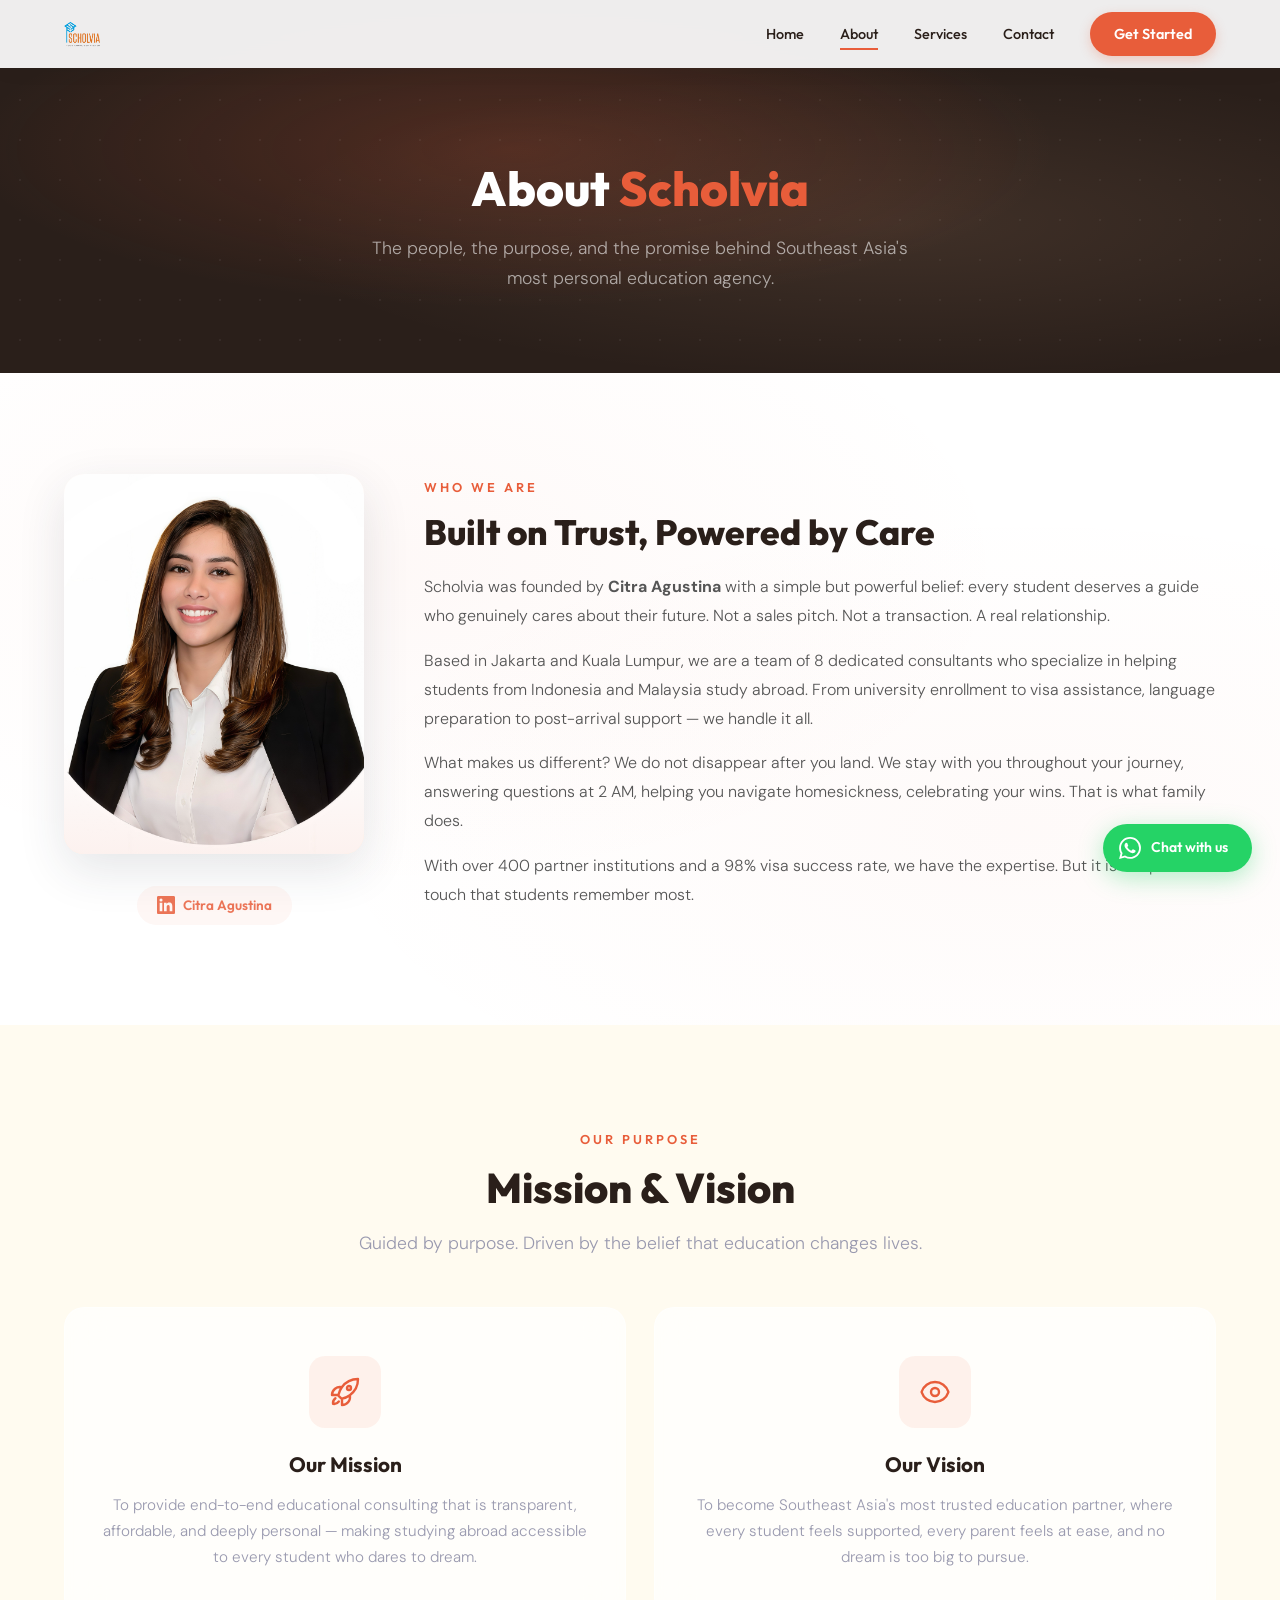
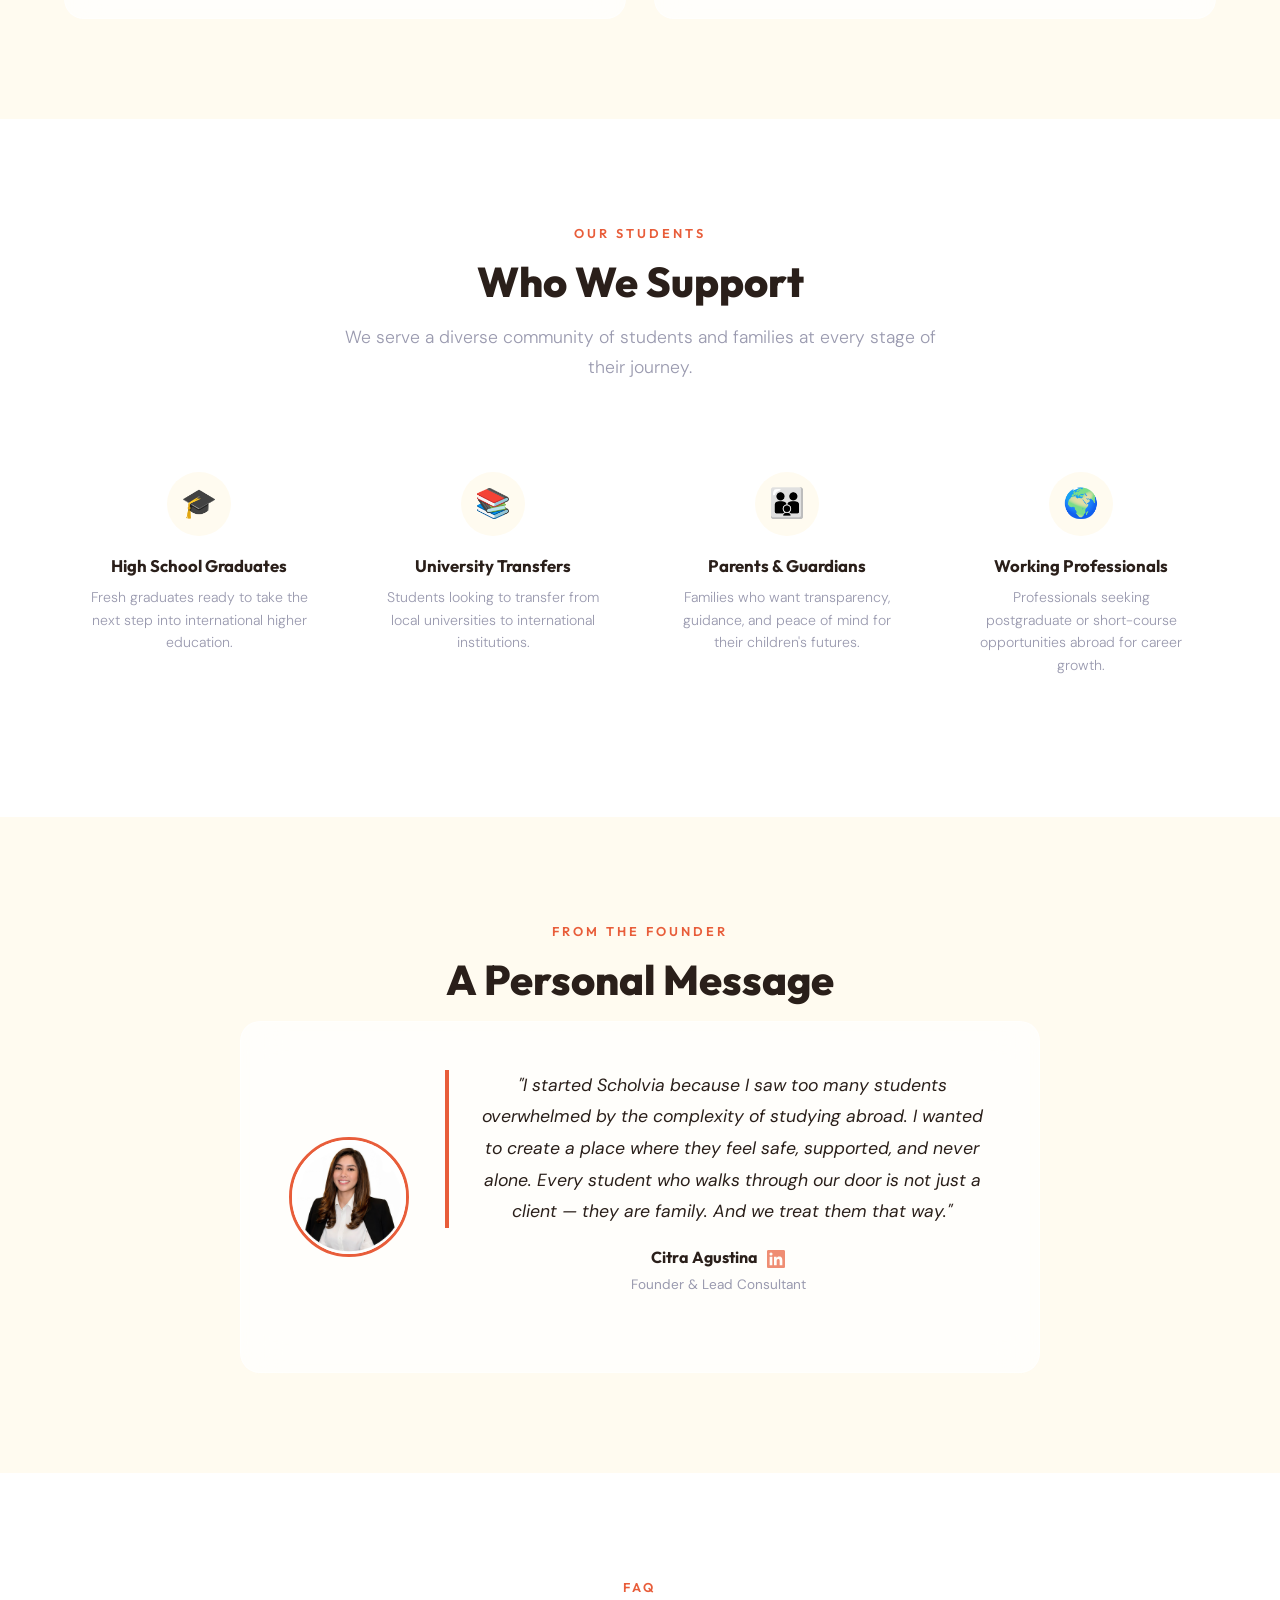
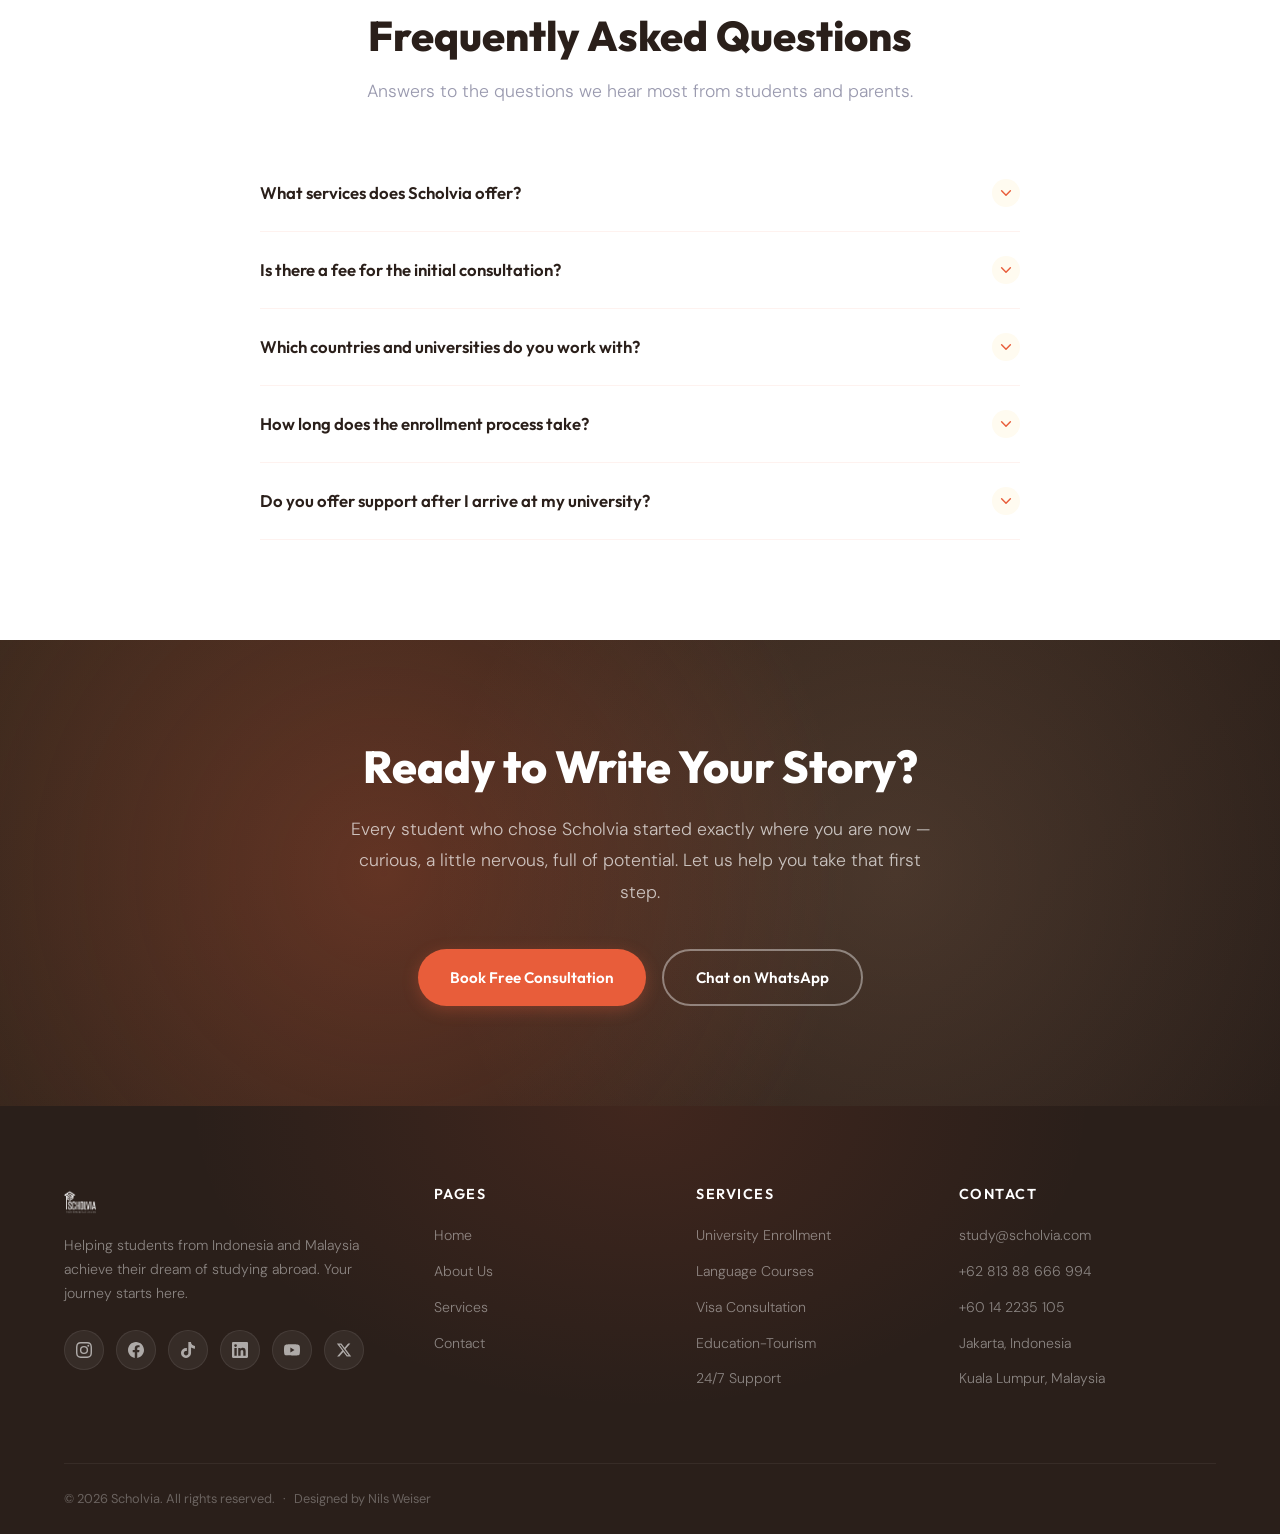
==== preview-d/about.html @ 27d5794d "Initial commit: Scholvia landing site WordPress custom theme (scholvia-landing) and static HTML prev" ====
<!DOCTYPE html>
<html lang="en">
<head>
  <meta charset="UTF-8">
  <meta name="viewport" content="width=device-width, initial-scale=1.0">
  <title>About Us — Scholvia</title>
  <meta name="description" content="Learn about Scholvia's mission, vision, and the team behind Southeast Asia's most trusted education agency.">
  <link rel="stylesheet" href="assets/css/main.css">
  <link rel="icon" type="image/png" href="assets/img/logo-color.png">
  <style>
    /* About Page Specific Styles */
    .about-intro {
      padding: 100px 0;
      background: var(--white);
      position: relative;
    }
    .about-intro::before {
      content: '';
      position: absolute;
      inset: 0;
      background:
        radial-gradient(at 30% 30%, rgba(232,93,58,0.04) 0%, transparent 50%),
        radial-gradient(at 80% 70%, rgba(232,93,58,0.03) 0%, transparent 50%);
      pointer-events: none;
    }
    .about-intro-grid {
      display: grid;
      grid-template-columns: 300px 1fr;
      gap: 60px;
      align-items: center;
      position: relative;
    }
    .about-photo-col {
      display: flex;
      flex-direction: column;
      align-items: center;
      gap: 16px;
    }
    .about-photo-wrapper {
      position: relative;
      width: 300px;
      height: 380px;
      border-radius: var(--radius-lg);
      overflow: hidden;
      background: linear-gradient(160deg, #FFF5F0 0%, #FFE8D6 100%);
      box-shadow: var(--shadow-lg);
    }
    .about-photo {
      width: 100%;
      height: 100%;
      object-fit: cover;
      object-position: top center;
      display: block;
    }
    .about-photo-wrapper::before {
      content: '';
      position: absolute;
      bottom: 0;
      left: 0;
      right: 0;
      height: 30%;
      background: linear-gradient(to top, rgba(232,93,58,0.08), transparent);
      z-index: 1;
      pointer-events: none;
    }
    .photo-linkedin {
      display: inline-flex;
      align-items: center;
      gap: 8px;
      padding: 8px 20px;
      border-radius: var(--radius-full);
      background: rgba(232,93,58,0.06);
      font-family: var(--font-heading);
      font-size: 0.85rem;
      font-weight: 600;
      color: var(--royal-blue);
      transition: var(--transition);
    }
    .photo-linkedin svg {
      fill: var(--royal-blue);
    }
    .photo-linkedin:hover {
      background: rgba(232,93,58,0.12);
      transform: translateY(-2px);
    }
    .about-text h2 {
      font-size: 2.2rem;
      font-weight: 800;
      margin-bottom: 20px;
    }
    .about-text p {
      font-size: 1rem;
      color: #555;
      line-height: 1.8;
      margin-bottom: 16px;
      font-weight: 300;
    }

    /* Mission & Vision */
    .mission-section {
      padding: 100px 0;
      background: var(--lavender-white);
      position: relative;
    }
    .mission-grid {
      display: grid;
      grid-template-columns: 1fr 1fr;
      gap: 28px;
    }
    .mission-card {
      padding: 48px 36px;
      text-align: center;
    }
    .mission-icon {
      width: 72px;
      height: 72px;
      margin: 0 auto 24px;
      background: rgba(232,93,58,0.08);
      border-radius: var(--radius-md);
      display: flex;
      align-items: center;
      justify-content: center;
    }
    .mission-icon svg {
      width: 32px;
      height: 32px;
      color: var(--royal-blue);
    }
    .mission-card h3 {
      font-size: 1.3rem;
      font-weight: 700;
      margin-bottom: 16px;
    }
    .mission-card p {
      font-size: 0.95rem;
      color: var(--light-gray);
      line-height: 1.7;
      font-weight: 300;
    }

    /* Who We Support */
    .support-section {
      padding: 100px 0;
      background: var(--white);
    }
    .support-grid {
      display: grid;
      grid-template-columns: repeat(4, 1fr);
      gap: 24px;
    }
    .support-card {
      text-align: center;
      padding: 40px 24px;
    }
    .support-card-icon {
      width: 64px;
      height: 64px;
      margin: 0 auto 20px;
      background: var(--lavender-white);
      border-radius: 50%;
      display: flex;
      align-items: center;
      justify-content: center;
      font-size: 1.8rem;
    }
    .support-card h3 {
      font-size: 1.05rem;
      font-weight: 700;
      margin-bottom: 10px;
    }
    .support-card p {
      font-size: 0.88rem;
      color: var(--light-gray);
      line-height: 1.6;
      font-weight: 300;
    }

    /* Founder Message */
    .founder-section {
      padding: 100px 0;
      background: var(--lavender-white);
      position: relative;
    }
    .founder-card {
      max-width: 800px;
      margin: 0 auto;
      padding: 48px;
      display: flex;
      gap: 36px;
      align-items: center;
    }
    .founder-card img {
      width: 120px;
      height: 120px;
      border-radius: 50%;
      object-fit: cover;
      border: 3px solid var(--royal-blue);
      flex-shrink: 0;
    }
    .founder-card blockquote {
      font-size: 1.1rem;
      line-height: 1.8;
      color: var(--deep-indigo);
      font-style: italic;
      font-weight: 400;
      border-left: 4px solid var(--royal-blue);
      padding-left: 24px;
      margin-bottom: 16px;
    }
    .founder-card .guide-name {
      font-family: var(--font-heading);
      font-size: 1rem;
      font-weight: 700;
    }
    .founder-card .guide-role {
      font-size: 0.85rem;
      color: var(--light-gray);
    }

    /* FAQ */
    .faq-section {
      padding: 100px 0;
      background: var(--white);
    }
    .faq-list {
      max-width: 760px;
      margin: 0 auto;
    }
    .faq-item {
      border-bottom: 1px solid rgba(232,93,58,0.08);
    }
    .faq-question {
      width: 100%;
      text-align: left;
      padding: 24px 0;
      font-family: var(--font-heading);
      font-size: 1.05rem;
      font-weight: 600;
      color: var(--deep-indigo);
      display: flex;
      justify-content: space-between;
      align-items: center;
      cursor: pointer;
      transition: var(--transition);
    }
    .faq-question:hover { color: var(--royal-blue); }
    .faq-question .faq-icon {
      width: 28px;
      height: 28px;
      border-radius: 50%;
      background: var(--lavender-white);
      display: flex;
      align-items: center;
      justify-content: center;
      flex-shrink: 0;
      transition: var(--transition);
    }
    .faq-question .faq-icon svg {
      width: 14px;
      height: 14px;
      color: var(--royal-blue);
      transition: var(--transition);
    }
    .faq-item.active .faq-icon { background: var(--royal-blue); }
    .faq-item.active .faq-icon svg { color: var(--white); transform: rotate(180deg); }
    .faq-answer {
      max-height: 0;
      overflow: hidden;
      transition: max-height 0.4s ease;
    }
    .faq-answer p {
      padding: 0 0 24px;
      font-size: 0.95rem;
      color: #555;
      line-height: 1.8;
      font-weight: 300;
    }

    @media (max-width: 768px) {
      .about-intro-grid { grid-template-columns: 1fr; text-align: center; }
      .about-photo-col { margin: 0 auto; }
      .about-photo-wrapper { width: 220px; height: 280px; }
      .about-photo { width: 100%; height: 100%; }
      .mission-grid { grid-template-columns: 1fr; }
      .support-grid { grid-template-columns: 1fr 1fr; }
      .founder-card { flex-direction: column; text-align: center; }
      .founder-card blockquote { text-align: left; }
    }
    @media (max-width: 480px) {
      .support-grid { grid-template-columns: 1fr; }
      .founder-card { padding: 28px; }
    }
  </style>
</head>
<body class="inner-page">

  <!-- Scroll Progress -->
  <div class="scroll-progress"></div>

  <!-- Navigation -->
  <nav class="navbar">
    <div class="nav-inner">
      <a href="index.html" class="nav-logo">
        <img src="assets/img/logo-white.png" alt="Scholvia" class="logo-white">
        <img src="assets/img/logo-color.png" alt="Scholvia" class="logo-color">
      </a>
      <div class="nav-toggle">
        <span></span>
        <span></span>
        <span></span>
      </div>
      <div class="nav-links">
        <a href="index.html">Home</a>
        <a href="about.html" class="active">About</a>
        <a href="services.html">Services</a>
        <a href="contact.html">Contact</a>
        <a href="contact.html" class="nav-cta">Get Started</a>
      </div>
    </div>
  </nav>

  <!-- Page Hero -->
  <section class="page-hero">
    <div class="container">
      <h1>About <span class="text-gradient">Scholvia</span></h1>
      <p>The people, the purpose, and the promise behind Southeast Asia's most personal education agency.</p>
    </div>
  </section>

  <!-- ========== WHO WE ARE ========== -->
  <section class="about-intro">
    <div class="container">
      <div class="about-intro-grid">
        <div class="about-photo-col reveal-left">
          <div class="about-photo-wrapper">
            <img src="assets/img/citra.png" alt="Citra Agustina — Founder of Scholvia" class="about-photo">
          </div>
          <a href="https://www.linkedin.com/in/citragustina/" target="_blank" rel="noopener" class="linkedin-link photo-linkedin">
            <svg viewBox="0 0 24 24" width="18" height="18"><path d="M20.447 20.452h-3.554v-5.569c0-1.328-.027-3.037-1.852-3.037-1.853 0-2.136 1.445-2.136 2.939v5.667H9.351V9h3.414v1.561h.046c.477-.9 1.637-1.85 3.37-1.85 3.601 0 4.267 2.37 4.267 5.455v6.286zM5.337 7.433a2.062 2.062 0 01-2.063-2.065 2.064 2.064 0 112.063 2.065zm1.782 13.019H3.555V9h3.564v11.452zM22.225 0H1.771C.792 0 0 .774 0 1.729v20.542C0 23.227.792 24 1.771 24h20.451C23.2 24 24 23.227 24 22.271V1.729C24 .774 23.2 0 22.222 0h.003z"/></svg>
            <span>Citra Agustina</span>
          </a>
        </div>
        <div class="about-text reveal-right">
          <span class="section-label">Who We Are</span>
          <h2>Built on Trust, Powered by Care</h2>
          <p>Scholvia was founded by <strong>Citra Agustina</strong> with a simple but powerful belief: every student deserves a guide who genuinely cares about their future. Not a sales pitch. Not a transaction. A real relationship.</p>
          <p>Based in Jakarta and Kuala Lumpur, we are a team of 8 dedicated consultants who specialize in helping students from Indonesia and Malaysia study abroad. From university enrollment to visa assistance, language preparation to post-arrival support — we handle it all.</p>
          <p>What makes us different? We do not disappear after you land. We stay with you throughout your journey, answering questions at 2 AM, helping you navigate homesickness, celebrating your wins. That is what family does.</p>
          <p>With over 400 partner institutions and a 98% visa success rate, we have the expertise. But it is the personal touch that students remember most.</p>
        </div>
      </div>
    </div>
  </section>

  <!-- ========== MISSION & VISION ========== -->
  <section class="mission-section">
    <div class="container text-center">
      <div class="reveal">
        <span class="section-label">Our Purpose</span>
        <h2 class="section-title">Mission &amp; Vision</h2>
        <p class="section-subtitle">Guided by purpose. Driven by the belief that education changes lives.</p>
      </div>
      <div class="mission-grid">
        <div class="glass-card mission-card reveal">
          <div class="mission-icon">
            <svg xmlns="http://www.w3.org/2000/svg" fill="none" viewBox="0 0 24 24" stroke-width="1.8" stroke="currentColor"><path stroke-linecap="round" stroke-linejoin="round" d="M15.59 14.37a6 6 0 01-5.84 7.38v-4.8m5.84-2.58a14.98 14.98 0 006.16-12.12A14.98 14.98 0 009.631 8.41m5.96 5.96a14.926 14.926 0 01-5.841 2.58m-.119-8.54a6 6 0 00-7.381 5.84h4.8m2.581-5.84a14.927 14.927 0 00-2.58 5.84m2.699 2.7c-.103.021-.207.041-.311.06a15.09 15.09 0 01-2.448-2.448 14.9 14.9 0 01.06-.312m-2.24 2.39a4.493 4.493 0 00-1.757 4.306 4.493 4.493 0 004.306-1.758M16.5 9a1.5 1.5 0 11-3 0 1.5 1.5 0 013 0z"/></svg>
          </div>
          <h3>Our Mission</h3>
          <p>To provide end-to-end educational consulting that is transparent, affordable, and deeply personal — making studying abroad accessible to every student who dares to dream.</p>
        </div>
        <div class="glass-card mission-card reveal" style="transition-delay: 0.1s;">
          <div class="mission-icon">
            <svg xmlns="http://www.w3.org/2000/svg" fill="none" viewBox="0 0 24 24" stroke-width="1.8" stroke="currentColor"><path stroke-linecap="round" stroke-linejoin="round" d="M2.036 12.322a1.012 1.012 0 010-.639C3.423 7.51 7.36 4.5 12 4.5c4.638 0 8.573 3.007 9.963 7.178.07.207.07.431 0 .639C20.577 16.49 16.64 19.5 12 19.5c-4.638 0-8.573-3.007-9.963-7.178z"/><path stroke-linecap="round" stroke-linejoin="round" d="M15 12a3 3 0 11-6 0 3 3 0 016 0z"/></svg>
          </div>
          <h3>Our Vision</h3>
          <p>To become Southeast Asia's most trusted education partner, where every student feels supported, every parent feels at ease, and no dream is too big to pursue.</p>
        </div>
      </div>
    </div>
  </section>

  <!-- ========== WHO WE SUPPORT ========== -->
  <section class="support-section">
    <div class="container text-center">
      <div class="reveal">
        <span class="section-label">Our Students</span>
        <h2 class="section-title">Who We Support</h2>
        <p class="section-subtitle">We serve a diverse community of students and families at every stage of their journey.</p>
      </div>
      <div class="support-grid">
        <div class="glass-card support-card reveal">
          <div class="support-card-icon">&#127891;</div>
          <h3>High School Graduates</h3>
          <p>Fresh graduates ready to take the next step into international higher education.</p>
        </div>
        <div class="glass-card support-card reveal" style="transition-delay: 0.1s;">
          <div class="support-card-icon">&#128218;</div>
          <h3>University Transfers</h3>
          <p>Students looking to transfer from local universities to international institutions.</p>
        </div>
        <div class="glass-card support-card reveal" style="transition-delay: 0.2s;">
          <div class="support-card-icon">&#128106;</div>
          <h3>Parents &amp; Guardians</h3>
          <p>Families who want transparency, guidance, and peace of mind for their children's futures.</p>
        </div>
        <div class="glass-card support-card reveal" style="transition-delay: 0.3s;">
          <div class="support-card-icon">&#127757;</div>
          <h3>Working Professionals</h3>
          <p>Professionals seeking postgraduate or short-course opportunities abroad for career growth.</p>
        </div>
      </div>
    </div>
  </section>

  <!-- ========== FOUNDER MESSAGE ========== -->
  <section class="founder-section">
    <div class="container text-center">
      <div class="reveal">
        <span class="section-label">From the Founder</span>
        <h2 class="section-title">A Personal Message</h2>
      </div>
      <div class="glass-card founder-card reveal">
        <img src="assets/img/citra.png" alt="Citra Agustina">
        <div>
          <blockquote>"I started Scholvia because I saw too many students overwhelmed by the complexity of studying abroad. I wanted to create a place where they feel safe, supported, and never alone. Every student who walks through our door is not just a client — they are family. And we treat them that way."</blockquote>
          <p class="guide-name">Citra Agustina <a href="https://www.linkedin.com/in/citragustina/" target="_blank" rel="noopener" class="linkedin-link" aria-label="Citra Agustina on LinkedIn"><svg viewBox="0 0 24 24" width="18" height="18" style="vertical-align: middle; margin-left: 6px; fill: #E85D3A;"><path d="M20.447 20.452h-3.554v-5.569c0-1.328-.027-3.037-1.852-3.037-1.853 0-2.136 1.445-2.136 2.939v5.667H9.351V9h3.414v1.561h.046c.477-.9 1.637-1.85 3.37-1.85 3.601 0 4.267 2.37 4.267 5.455v6.286zM5.337 7.433a2.062 2.062 0 01-2.063-2.065 2.064 2.064 0 112.063 2.065zm1.782 13.019H3.555V9h3.564v11.452zM22.225 0H1.771C.792 0 0 .774 0 1.729v20.542C0 23.227.792 24 1.771 24h20.451C23.2 24 24 23.227 24 22.271V1.729C24 .774 23.2 0 22.222 0h.003z"/></svg></a></p>
          <p class="guide-role">Founder &amp; Lead Consultant</p>
        </div>
      </div>
    </div>
  </section>

  <!-- ========== FAQ ========== -->
  <section class="faq-section">
    <div class="container text-center">
      <div class="reveal">
        <span class="section-label">FAQ</span>
        <h2 class="section-title">Frequently Asked Questions</h2>
        <p class="section-subtitle">Answers to the questions we hear most from students and parents.</p>
      </div>
      <div class="faq-list">
        <div class="faq-item reveal">
          <button class="faq-question">
            What services does Scholvia offer?
            <span class="faq-icon"><svg xmlns="http://www.w3.org/2000/svg" fill="none" viewBox="0 0 24 24" stroke-width="2.5" stroke="currentColor"><path stroke-linecap="round" stroke-linejoin="round" d="M19.5 8.25l-7.5 7.5-7.5-7.5"/></svg></span>
          </button>
          <div class="faq-answer">
            <p>Scholvia offers comprehensive education consulting services including university enrollment assistance, language course and test preparation (IELTS, TOEFL, SAT), visa consultation and study abroad support, education-tourism programs, and 24/7 student support services. We guide you through every step from choosing the right university to settling in after arrival.</p>
          </div>
        </div>
        <div class="faq-item reveal">
          <button class="faq-question">
            Is there a fee for the initial consultation?
            <span class="faq-icon"><svg xmlns="http://www.w3.org/2000/svg" fill="none" viewBox="0 0 24 24" stroke-width="2.5" stroke="currentColor"><path stroke-linecap="round" stroke-linejoin="round" d="M19.5 8.25l-7.5 7.5-7.5-7.5"/></svg></span>
          </button>
          <div class="faq-answer">
            <p>No! Your initial consultation with Scholvia is completely free. We believe every student deserves the chance to explore their options without financial pressure. During this session, we will discuss your goals, assess your options, and create a personalized plan — all at no cost to you.</p>
          </div>
        </div>
        <div class="faq-item reveal">
          <button class="faq-question">
            Which countries and universities do you work with?
            <span class="faq-icon"><svg xmlns="http://www.w3.org/2000/svg" fill="none" viewBox="0 0 24 24" stroke-width="2.5" stroke="currentColor"><path stroke-linecap="round" stroke-linejoin="round" d="M19.5 8.25l-7.5 7.5-7.5-7.5"/></svg></span>
          </button>
          <div class="faq-answer">
            <p>Scholvia partners with over 400 institutions across Malaysia, Australia, the UK, Canada, and other popular study destinations. We work with both public and private universities, colleges, and language schools to find the best fit for your academic goals, budget, and personal preferences.</p>
          </div>
        </div>
        <div class="faq-item reveal">
          <button class="faq-question">
            How long does the enrollment process take?
            <span class="faq-icon"><svg xmlns="http://www.w3.org/2000/svg" fill="none" viewBox="0 0 24 24" stroke-width="2.5" stroke="currentColor"><path stroke-linecap="round" stroke-linejoin="round" d="M19.5 8.25l-7.5 7.5-7.5-7.5"/></svg></span>
          </button>
          <div class="faq-answer">
            <p>The typical enrollment process takes 3 to 4 weeks from start to finish, depending on the university and program. This includes document preparation, application submission, and offer letter processing. Visa processing time varies by country but we keep you informed every step of the way.</p>
          </div>
        </div>
        <div class="faq-item reveal">
          <button class="faq-question">
            Do you offer support after I arrive at my university?
            <span class="faq-icon"><svg xmlns="http://www.w3.org/2000/svg" fill="none" viewBox="0 0 24 24" stroke-width="2.5" stroke="currentColor"><path stroke-linecap="round" stroke-linejoin="round" d="M19.5 8.25l-7.5 7.5-7.5-7.5"/></svg></span>
          </button>
          <div class="faq-answer">
            <p>Absolutely! Post-arrival support is free for all Scholvia students. We help with airport pickup coordination, housing arrangements, orientation guidance, and ongoing academic and personal support. Our 24/7 helpline means you can reach us any time — even at 2 AM when you are feeling homesick.</p>
          </div>
        </div>
      </div>
    </div>
  </section>

  <!-- ========== CTA ========== -->
  <section class="cta-section">
    <div class="container reveal">
      <h2>Ready to Write Your Story?</h2>
      <p>Every student who chose Scholvia started exactly where you are now — curious, a little nervous, full of potential. Let us help you take that first step.</p>
      <div class="cta-buttons">
        <a href="contact.html" class="btn btn-primary">Book Free Consultation</a>
        <a href="https://wa.me/6281388666994" target="_blank" rel="noopener" class="btn btn-outline">Chat on WhatsApp</a>
      </div>
    </div>
  </section>

  <!-- ========== FOOTER ========== -->
  <footer class="footer">
    <div class="container">
      <div class="footer-grid">
        <div class="footer-brand">
          <img src="assets/img/logo-white.png" alt="Scholvia">
          <p>Helping students from Indonesia and Malaysia achieve their dream of studying abroad. Your journey starts here.</p>
          <div class="footer-socials">
            <a href="https://instagram.com/scholviaofficial" target="_blank" rel="noopener" aria-label="Instagram">
              <svg viewBox="0 0 24 24"><path d="M12 2.163c3.204 0 3.584.012 4.85.07 3.252.148 4.771 1.691 4.919 4.919.058 1.265.069 1.645.069 4.849 0 3.205-.012 3.584-.069 4.849-.149 3.225-1.664 4.771-4.919 4.919-1.266.058-1.644.07-4.85.07-3.204 0-3.584-.012-4.849-.07-3.26-.149-4.771-1.699-4.919-4.92-.058-1.265-.07-1.644-.07-4.849 0-3.204.013-3.583.07-4.849.149-3.227 1.664-4.771 4.919-4.919 1.266-.057 1.645-.069 4.849-.069zM12 0C8.741 0 8.333.014 7.053.072 2.695.272.273 2.69.073 7.052.014 8.333 0 8.741 0 12c0 3.259.014 3.668.072 4.948.2 4.358 2.618 6.78 6.98 6.98C8.333 23.986 8.741 24 12 24c3.259 0 3.668-.014 4.948-.072 4.354-.2 6.782-2.618 6.979-6.98.059-1.28.073-1.689.073-4.948 0-3.259-.014-3.667-.072-4.947-.196-4.354-2.617-6.78-6.979-6.98C15.668.014 15.259 0 12 0zm0 5.838a6.162 6.162 0 100 12.324 6.162 6.162 0 000-12.324zM12 16a4 4 0 110-8 4 4 0 010 8zm6.406-11.845a1.44 1.44 0 100 2.881 1.44 1.44 0 000-2.881z"/></svg>
            </a>
            <a href="https://facebook.com/share/1Yma7Hx8Kg/" target="_blank" rel="noopener" aria-label="Facebook">
              <svg viewBox="0 0 24 24"><path d="M24 12.073c0-6.627-5.373-12-12-12s-12 5.373-12 12c0 5.99 4.388 10.954 10.125 11.854v-8.385H7.078v-3.47h3.047V9.43c0-3.007 1.792-4.669 4.533-4.669 1.312 0 2.686.235 2.686.235v2.953H15.83c-1.491 0-1.956.925-1.956 1.874v2.25h3.328l-.532 3.47h-2.796v8.385C19.612 23.027 24 18.062 24 12.073z"/></svg>
            </a>
            <a href="https://tiktok.com/@scholviaofficial" target="_blank" rel="noopener" aria-label="TikTok">
              <svg viewBox="0 0 24 24"><path d="M12.525.02c1.31-.02 2.61-.01 3.91-.02.08 1.53.63 3.09 1.75 4.17 1.12 1.11 2.7 1.62 4.24 1.79v4.03c-1.44-.05-2.89-.35-4.2-.97-.57-.26-1.1-.59-1.62-.93-.01 2.92.01 5.84-.02 8.75-.08 1.4-.54 2.79-1.35 3.94-1.31 1.92-3.58 3.17-5.91 3.21-1.43.08-2.86-.31-4.08-1.03-2.02-1.19-3.44-3.37-3.65-5.71-.02-.5-.03-1-.01-1.49.18-1.9 1.12-3.72 2.58-4.96 1.66-1.44 3.98-2.13 6.15-1.72.02 1.48-.04 2.96-.04 4.44-.99-.32-2.15-.23-3.02.37-.63.41-1.11 1.04-1.36 1.75-.21.51-.15 1.07-.14 1.61.24 1.64 1.82 3.02 3.5 2.87 1.12-.01 2.19-.66 2.77-1.61.19-.33.4-.67.41-1.06.1-1.79.06-3.57.07-5.36.01-4.03-.01-8.05.02-12.07z"/></svg>
            </a>
            <a href="https://linkedin.com/company/scholvia/" target="_blank" rel="noopener" aria-label="LinkedIn">
              <svg viewBox="0 0 24 24"><path d="M20.447 20.452h-3.554v-5.569c0-1.328-.027-3.037-1.852-3.037-1.853 0-2.136 1.445-2.136 2.939v5.667H9.351V9h3.414v1.561h.046c.477-.9 1.637-1.85 3.37-1.85 3.601 0 4.267 2.37 4.267 5.455v6.286zM5.337 7.433a2.062 2.062 0 01-2.063-2.065 2.064 2.064 0 112.063 2.065zm1.782 13.019H3.555V9h3.564v11.452zM22.225 0H1.771C.792 0 0 .774 0 1.729v20.542C0 23.227.792 24 1.771 24h20.451C23.2 24 24 23.227 24 22.271V1.729C24 .774 23.2 0 22.222 0h.003z"/></svg>
            </a>
            <a href="https://youtube.com/@Scholvia" target="_blank" rel="noopener" aria-label="YouTube">
              <svg viewBox="0 0 24 24"><path d="M23.498 6.186a3.016 3.016 0 00-2.122-2.136C19.505 3.545 12 3.545 12 3.545s-7.505 0-9.377.505A3.017 3.017 0 00.502 6.186C0 8.07 0 12 0 12s0 3.93.502 5.814a3.016 3.016 0 002.122 2.136c1.871.505 9.376.505 9.376.505s7.505 0 9.377-.505a3.015 3.015 0 002.122-2.136C24 15.93 24 12 24 12s0-3.93-.502-5.814zM9.545 15.568V8.432L15.818 12l-6.273 3.568z"/></svg>
            </a>
            <a href="https://x.com/Scholvia" target="_blank" rel="noopener" aria-label="X (Twitter)">
              <svg viewBox="0 0 24 24"><path d="M18.244 2.25h3.308l-7.227 8.26 8.502 11.24H16.17l-5.214-6.817L4.99 21.75H1.68l7.73-8.835L1.254 2.25H8.08l4.713 6.231zm-1.161 17.52h1.833L7.084 4.126H5.117z"/></svg>
            </a>
          </div>
        </div>
        <div class="footer-col">
          <h4>Pages</h4>
          <a href="index.html">Home</a>
          <a href="about.html">About Us</a>
          <a href="services.html">Services</a>
          <a href="contact.html">Contact</a>
        </div>
        <div class="footer-col">
          <h4>Services</h4>
          <a href="services.html">University Enrollment</a>
          <a href="services.html">Language Courses</a>
          <a href="services.html">Visa Consultation</a>
          <a href="services.html">Education-Tourism</a>
          <a href="services.html">24/7 Support</a>
        </div>
        <div class="footer-col">
          <h4>Contact</h4>
          <a href="mailto:study@scholvia.com">study@scholvia.com</a>
          <a href="tel:+6281388666994">+62 813 88 666 994</a>
          <a href="tel:+60142235105">+60 14 2235 105</a>
          <a href="#">Jakarta, Indonesia</a>
          <a href="#">Kuala Lumpur, Malaysia</a>
        </div>
      </div>
      <div class="footer-bottom">
        <p>&copy; 2026 Scholvia. All rights reserved.</p>
        <a href="https://wuesteon.github.io/" target="_blank" rel="noopener">Designed by Nils Weiser</a>
      </div>
    </div>
  </footer>

  <!-- WhatsApp Float -->
  <a href="https://wa.me/6281388666994" target="_blank" rel="noopener" class="whatsapp-float">
    <svg viewBox="0 0 24 24"><path d="M17.472 14.382c-.297-.149-1.758-.867-2.03-.967-.273-.099-.471-.148-.67.15-.197.297-.767.966-.94 1.164-.173.199-.347.223-.644.075-.297-.15-1.255-.463-2.39-1.475-.883-.788-1.48-1.761-1.653-2.059-.173-.297-.018-.458.13-.606.134-.133.298-.347.446-.52.149-.174.198-.298.298-.497.099-.198.05-.371-.025-.52-.075-.149-.669-1.612-.916-2.207-.242-.579-.487-.5-.669-.51-.173-.008-.371-.01-.57-.01-.198 0-.52.074-.792.372-.272.297-1.04 1.016-1.04 2.479 0 1.462 1.065 2.875 1.213 3.074.149.198 2.096 3.2 5.077 4.487.709.306 1.262.489 1.694.625.712.227 1.36.195 1.871.118.571-.085 1.758-.719 2.006-1.413.248-.694.248-1.289.173-1.413-.074-.124-.272-.198-.57-.347m-5.421 7.403h-.004a9.87 9.87 0 01-5.031-1.378l-.361-.214-3.741.982.998-3.648-.235-.374a9.86 9.86 0 01-1.51-5.26c.001-5.45 4.436-9.884 9.888-9.884 2.64 0 5.122 1.03 6.988 2.898a9.825 9.825 0 012.893 6.994c-.003 5.45-4.437 9.884-9.885 9.884m8.413-18.297A11.815 11.815 0 0012.05 0C5.495 0 .16 5.335.157 11.892c0 2.096.547 4.142 1.588 5.945L.057 24l6.305-1.654a11.882 11.882 0 005.683 1.448h.005c6.554 0 11.89-5.335 11.893-11.893a11.821 11.821 0 00-3.48-8.413z"/></svg>
    Chat with us
  </a>

  <script src="assets/js/main.js"></script>
</body>
</html>
---- preview-d/assets/css/main.css ----
/* ============================================
   SCHOLVIA — Version D: The Best of Both
   Main Stylesheet
   ============================================ */

/* ---------- Google Fonts ---------- */
@import url('https://fonts.googleapis.com/css2?family=Outfit:wght@300;400;500;600;700;800&family=DM+Sans:ital,wght@0,300;0,400;0,500;0,700;1,400&display=swap');

/* ---------- CSS Custom Properties ---------- */
:root {
  --royal-blue: #E85D3A;
  --magenta: #E85D3A;
  --lavender-white: #FFFBF0;
  --white: #FFFFFF;
  --deep-indigo: #2A1F1A;
  --soft-peach: #FFE8D6;
  --light-gray: #9A9AAF;
  --morning-blue: #FFE8D6;
  --afternoon-lavender: #FFF0E0;
  --evening-purple: #FFD6BA;

  --font-heading: 'Outfit', sans-serif;
  --font-body: 'DM Sans', sans-serif;

  --shadow-sm: 0 2px 8px rgba(45,49,66,0.06);
  --shadow-md: 0 8px 24px rgba(45,49,66,0.08);
  --shadow-lg: 0 16px 48px rgba(45,49,66,0.12);
  --shadow-glow-blue: 0 0 40px rgba(232,93,58,0.15);
  --shadow-glow-magenta: 0 0 40px rgba(232,93,58,0.12);

  --radius-sm: 12px;
  --radius-md: 16px;
  --radius-lg: 20px;
  --radius-xl: 28px;
  --radius-full: 9999px;

  --transition: 0.3s cubic-bezier(0.4, 0, 0.2, 1);
  --transition-slow: 0.5s cubic-bezier(0.4, 0, 0.2, 1);
}

/* ---------- Reset & Base ---------- */
*, *::before, *::after {
  margin: 0;
  padding: 0;
  box-sizing: border-box;
}

html {
  scroll-behavior: smooth;
  -webkit-text-size-adjust: 100%;
}

body {
  font-family: var(--font-body);
  font-weight: 400;
  color: var(--deep-indigo);
  background: var(--lavender-white);
  line-height: 1.7;
  overflow-x: hidden;
  -webkit-font-smoothing: antialiased;
  -moz-osx-font-smoothing: grayscale;
}

img { max-width: 100%; height: auto; display: block; }
a { text-decoration: none; color: inherit; transition: var(--transition); }
ul, ol { list-style: none; }
button { cursor: pointer; border: none; background: none; font-family: inherit; }
input, textarea, select { font-family: inherit; }

h1, h2, h3, h4, h5, h6 {
  font-family: var(--font-heading);
  line-height: 1.2;
  font-weight: 700;
}

.container {
  max-width: 1200px;
  margin: 0 auto;
  padding: 0 24px;
}

/* ---------- Scroll Progress Bar ---------- */
.scroll-progress {
  position: fixed;
  top: 0;
  left: 0;
  width: 0%;
  height: 3px;
  background: linear-gradient(90deg, var(--royal-blue), var(--magenta));
  z-index: 10001;
  transition: width 0.1s linear;
}

/* ---------- Section Label ---------- */
.section-label {
  font-family: var(--font-heading);
  font-size: 0.8rem;
  font-weight: 600;
  text-transform: uppercase;
  letter-spacing: 3px;
  color: var(--royal-blue);
  margin-bottom: 12px;
  display: inline-block;
}

.section-title {
  font-size: 2.6rem;
  font-weight: 800;
  margin-bottom: 16px;
  color: var(--deep-indigo);
}

.section-subtitle {
  font-size: 1.1rem;
  color: var(--light-gray);
  max-width: 600px;
  margin: 0 auto 48px;
  font-weight: 300;
}

.text-center { text-align: center; }

/* ---------- Text Gradient ---------- */
.text-gradient {
  background: linear-gradient(135deg, var(--royal-blue), var(--magenta));
  -webkit-background-clip: text;
  -webkit-text-fill-color: transparent;
  background-clip: text;
}

/* ---------- Buttons ---------- */
.btn {
  display: inline-flex;
  align-items: center;
  gap: 8px;
  padding: 14px 32px;
  border-radius: var(--radius-full);
  font-family: var(--font-heading);
  font-weight: 600;
  font-size: 0.95rem;
  transition: var(--transition);
  white-space: nowrap;
}

.btn-primary {
  background: var(--magenta);
  color: var(--white);
  box-shadow: 0 4px 16px rgba(232,93,58,0.3);
}
.btn-primary:hover {
  transform: translateY(-2px);
  box-shadow: 0 8px 28px rgba(232,93,58,0.4);
}

.btn-outline {
  background: transparent;
  color: var(--white);
  border: 2px solid rgba(255,255,255,0.4);
}
.btn-outline:hover {
  background: rgba(255,255,255,0.1);
  border-color: rgba(255,255,255,0.7);
  transform: translateY(-2px);
}

.btn-outline-dark {
  background: transparent;
  color: var(--deep-indigo);
  border: 2px solid rgba(26,26,46,0.2);
}
.btn-outline-dark:hover {
  background: var(--deep-indigo);
  color: var(--white);
  transform: translateY(-2px);
}

.btn-blue {
  background: var(--royal-blue);
  color: var(--white);
  box-shadow: 0 4px 16px rgba(232,93,58,0.3);
}
.btn-blue:hover {
  transform: translateY(-2px);
  box-shadow: 0 8px 28px rgba(232,93,58,0.4);
}

/* ---------- Glass Cards ---------- */
.glass-card {
  background: rgba(255,255,255,0.7);
  backdrop-filter: blur(20px);
  -webkit-backdrop-filter: blur(20px);
  border: 1px solid rgba(255,255,255,0.5);
  border-radius: var(--radius-lg);
  padding: 36px;
  transition: var(--transition);
}
.glass-card:hover {
  transform: translateY(-4px) scale(1.02);
  box-shadow: var(--shadow-lg);
}

.glass-card-dark {
  background: rgba(255,255,255,0.06);
  backdrop-filter: blur(20px);
  -webkit-backdrop-filter: blur(20px);
  border: 1px solid rgba(255,255,255,0.1);
  border-radius: var(--radius-lg);
  padding: 36px;
  transition: var(--transition);
}
.glass-card-dark:hover {
  transform: translateY(-4px) scale(1.02);
  background: rgba(255,255,255,0.1);
  border-color: rgba(255,255,255,0.2);
}

/* ---------- Navigation ---------- */
.navbar {
  position: fixed;
  top: 0;
  left: 0;
  width: 100%;
  z-index: 10000;
  padding: 20px 0;
  transition: var(--transition);
}

.navbar.scrolled {
  background: rgba(255,255,255,0.92);
  backdrop-filter: blur(20px);
  -webkit-backdrop-filter: blur(20px);
  box-shadow: 0 1px 20px rgba(0,0,0,0.06);
  padding: 12px 0;
}

.nav-inner {
  display: flex;
  align-items: center;
  justify-content: space-between;
  max-width: 1200px;
  margin: 0 auto;
  padding: 0 24px;
}

.nav-logo img {
  height: 36px;
  transition: var(--transition);
}

.nav-logo .logo-white { display: block; }
.nav-logo .logo-color { display: none; }
.navbar.scrolled .nav-logo .logo-white { display: none; }
.navbar.scrolled .nav-logo .logo-color { display: block; }

/* Inner pages: nav starts scrolled */
.inner-page .navbar { background: rgba(255,255,255,0.92); backdrop-filter: blur(20px); -webkit-backdrop-filter: blur(20px); box-shadow: 0 1px 20px rgba(0,0,0,0.06); padding: 12px 0; }
.inner-page .nav-logo .logo-white { display: none; }
.inner-page .nav-logo .logo-color { display: block; }
.inner-page .nav-links a { color: var(--deep-indigo); }
.inner-page .nav-links a:hover { color: var(--royal-blue); }

.nav-links {
  display: flex;
  align-items: center;
  gap: 36px;
}

.nav-links a {
  font-family: var(--font-heading);
  font-weight: 500;
  font-size: 0.9rem;
  color: rgba(255,255,255,0.85);
  position: relative;
}
.nav-links a:hover { color: var(--white); }
.navbar.scrolled .nav-links a { color: var(--deep-indigo); }
.navbar.scrolled .nav-links a:hover { color: var(--royal-blue); }

.nav-links a::after {
  content: '';
  position: absolute;
  bottom: -4px;
  left: 0;
  width: 0;
  height: 2px;
  background: var(--magenta);
  transition: var(--transition);
}
.nav-links a:hover::after, .nav-links a.active::after { width: 100%; }

.nav-cta {
  padding: 10px 24px !important;
  background: var(--magenta) !important;
  color: var(--white) !important;
  border-radius: var(--radius-full) !important;
  font-weight: 600 !important;
  box-shadow: 0 4px 12px rgba(232,93,58,0.25);
}
.nav-cta::after { display: none !important; }
.nav-cta:hover {
  transform: translateY(-2px);
  box-shadow: 0 6px 20px rgba(232,93,58,0.35) !important;
}
.navbar.scrolled .nav-cta { color: var(--white) !important; }

/* Mobile Nav Toggle */
.nav-toggle {
  display: none;
  flex-direction: column;
  gap: 5px;
  cursor: pointer;
  z-index: 10002;
}
.nav-toggle span {
  width: 24px;
  height: 2px;
  background: var(--white);
  transition: var(--transition);
  border-radius: 2px;
}
.navbar.scrolled .nav-toggle span,
.inner-page .nav-toggle span { background: var(--deep-indigo); }
.nav-toggle.active span:nth-child(1) { transform: rotate(45deg) translateY(7px); }
.nav-toggle.active span:nth-child(2) { opacity: 0; }
.nav-toggle.active span:nth-child(3) { transform: rotate(-45deg) translateY(-7px); }

/* ---------- Hero Section ---------- */
.hero {
  position: relative;
  min-height: 100vh;
  display: flex;
  align-items: center;
  background: var(--deep-indigo);
  overflow: hidden;
  padding: 120px 0 80px;
}

.hero-video {
  position: absolute;
  inset: 0;
  width: 100%;
  height: 100%;
  object-fit: cover;
  opacity: 0.15;
  z-index: 1;
}

.hero-overlay {
  position: absolute;
  inset: 0;
  z-index: 2;
  background:
    radial-gradient(ellipse at 30% 20%, rgba(232,93,58,0.25) 0%, transparent 55%),
    radial-gradient(ellipse at 75% 70%, rgba(255,200,160,0.12) 0%, transparent 55%),
    radial-gradient(ellipse at 50% 100%, rgba(42,31,26,0.85) 0%, transparent 60%);
}

.hero-dots {
  position: absolute;
  inset: 0;
  z-index: 3;
  background-image: radial-gradient(rgba(255,255,255,0.07) 1px, transparent 1px);
  background-size: 40px 40px;
}

.hero .container {
  position: relative;
  z-index: 4;
}

.hero-grid {
  display: grid;
  grid-template-columns: 1fr 1fr;
  gap: 60px;
  align-items: center;
}

.hero-badge {
  display: inline-flex;
  align-items: center;
  gap: 8px;
  padding: 8px 20px;
  background: rgba(255,255,255,0.08);
  border: 1px solid rgba(255,255,255,0.12);
  border-radius: var(--radius-full);
  font-size: 0.82rem;
  color: rgba(255,255,255,0.8);
  margin-bottom: 28px;
  backdrop-filter: blur(10px);
}

.hero-badge::before {
  content: '';
  width: 8px;
  height: 8px;
  background: #22c55e;
  border-radius: 50%;
  animation: pulse-dot 2s ease-in-out infinite;
}

@keyframes pulse-dot {
  0%, 100% { opacity: 1; box-shadow: 0 0 0 0 rgba(34,197,94,0.4); }
  50% { opacity: 0.7; box-shadow: 0 0 0 6px rgba(34,197,94,0); }
}

.hero-title {
  font-size: 4rem;
  font-weight: 800;
  color: var(--white);
  line-height: 1.08;
  margin-bottom: 24px;
  letter-spacing: -1px;
}

.hero-subtitle {
  font-size: 1.15rem;
  color: rgba(255,255,255,0.65);
  line-height: 1.8;
  margin-bottom: 40px;
  max-width: 520px;
  font-weight: 300;
}

.hero-buttons {
  display: flex;
  gap: 16px;
  flex-wrap: wrap;
}

/* Hero Dashboard Card */
.hero-dashboard {
  background: rgba(255,255,255,0.06);
  backdrop-filter: blur(24px);
  -webkit-backdrop-filter: blur(24px);
  border: 1px solid rgba(255,255,255,0.1);
  border-radius: var(--radius-xl);
  padding: 40px;
  position: relative;
}

.hero-dashboard::before {
  content: '';
  position: absolute;
  top: -1px; left: -1px; right: -1px; bottom: -1px;
  border-radius: var(--radius-xl);
  background: linear-gradient(135deg, rgba(232,93,58,0.3), rgba(232,93,58,0.15), transparent);
  z-index: -1;
  mask: linear-gradient(#fff 0 0) content-box, linear-gradient(#fff 0 0);
  -webkit-mask: linear-gradient(#fff 0 0) content-box, linear-gradient(#fff 0 0);
  -webkit-mask-composite: xor;
  mask-composite: exclude;
  padding: 1px;
}

.dashboard-header {
  font-family: var(--font-heading);
  font-size: 0.75rem;
  font-weight: 600;
  text-transform: uppercase;
  letter-spacing: 2px;
  color: rgba(255,255,255,0.4);
  margin-bottom: 28px;
}

.dashboard-stats {
  display: grid;
  grid-template-columns: 1fr 1fr;
  gap: 20px;
}

.stat-item {
  text-align: center;
  padding: 20px 16px;
  background: rgba(255,255,255,0.04);
  border-radius: var(--radius-md);
  border: 1px solid rgba(255,255,255,0.06);
}

.stat-value {
  font-family: var(--font-heading);
  font-size: 2rem;
  font-weight: 800;
  color: var(--white);
  margin-bottom: 4px;
}

.stat-value .counter-suffix {
  font-size: 1.4rem;
  font-weight: 600;
}

.stat-label {
  font-size: 0.78rem;
  color: rgba(255,255,255,0.45);
  font-weight: 400;
}

/* ---------- Trust Signals Bar ---------- */
.trust-bar {
  background: var(--white);
  padding: 40px 0;
  border-bottom: 1px solid rgba(232,93,58,0.06);
}

.trust-grid {
  display: grid;
  grid-template-columns: repeat(4, 1fr);
  gap: 24px;
  text-align: center;
}

.trust-item {
  display: flex;
  flex-direction: column;
  align-items: center;
  gap: 12px;
}

.trust-icon {
  width: 52px;
  height: 52px;
  background: var(--lavender-white);
  border-radius: var(--radius-sm);
  display: flex;
  align-items: center;
  justify-content: center;
}

.trust-icon svg {
  width: 24px;
  height: 24px;
  color: var(--royal-blue);
}

.trust-text {
  font-family: var(--font-heading);
  font-weight: 600;
  font-size: 0.9rem;
  color: var(--deep-indigo);
}

/* ---------- Why Students Choose Us ---------- */
.why-section {
  padding: 100px 0;
  background: var(--white);
  position: relative;
}

.why-section::before {
  content: '';
  position: absolute;
  inset: 0;
  background:
    radial-gradient(at 40% 20%, rgba(232,93,58,0.04) 0%, transparent 50%),
    radial-gradient(at 80% 70%, rgba(232,93,58,0.03) 0%, transparent 50%);
  pointer-events: none;
}

.why-grid {
  display: grid;
  grid-template-columns: repeat(3, 1fr);
  gap: 28px;
  position: relative;
}

.why-card {
  text-align: center;
  padding: 48px 32px;
}

.why-card-icon {
  width: 72px;
  height: 72px;
  margin: 0 auto 24px;
  background: var(--lavender-white);
  border-radius: var(--radius-md);
  display: flex;
  align-items: center;
  justify-content: center;
}

.why-card-icon svg {
  width: 32px;
  height: 32px;
  color: var(--royal-blue);
}

.why-card h3 {
  font-size: 1.25rem;
  font-weight: 700;
  margin-bottom: 12px;
}

.why-card p {
  font-size: 0.95rem;
  color: var(--light-gray);
  line-height: 1.7;
  font-weight: 300;
}

/* ---------- A Day in the Life ---------- */
.day-section {
  padding: 100px 0;
  background: var(--soft-peach);
  position: relative;
}

.day-grid {
  display: grid;
  grid-template-columns: repeat(3, 1fr);
  gap: 28px;
}

.day-card {
  border-radius: var(--radius-lg);
  overflow: hidden;
  background: var(--white);
  box-shadow: var(--shadow-sm);
  transition: var(--transition);
}
.day-card:hover {
  transform: translateY(-6px);
  box-shadow: var(--shadow-lg);
}

.day-card-top {
  padding: 40px 32px;
  display: flex;
  flex-direction: column;
  align-items: center;
  gap: 16px;
  position: relative;
}

.day-card-top.morning { background: var(--morning-blue); }
.day-card-top.afternoon { background: var(--afternoon-lavender); }
.day-card-top.evening { background: var(--evening-purple); }

.day-badge {
  display: inline-flex;
  align-items: center;
  gap: 6px;
  padding: 5px 14px;
  background: rgba(255,255,255,0.7);
  border-radius: var(--radius-full);
  font-family: var(--font-heading);
  font-size: 0.72rem;
  font-weight: 600;
  text-transform: uppercase;
  letter-spacing: 1.5px;
  color: var(--deep-indigo);
}

.day-emoji {
  font-size: 3.5rem;
  line-height: 1;
}

.day-card-body {
  padding: 28px 28px 32px;
}

.day-card-body h3 {
  font-size: 1.1rem;
  font-weight: 700;
  margin-bottom: 6px;
}

.day-card-body .student-name {
  font-size: 0.85rem;
  color: var(--magenta);
  font-weight: 500;
  margin-bottom: 14px;
}

.day-card-body blockquote {
  font-size: 0.92rem;
  color: #555;
  line-height: 1.7;
  font-style: italic;
  font-weight: 300;
}

/* ---------- How It Works Stepper ---------- */
.steps-section {
  padding: 100px 0;
  background: var(--lavender-white);
  position: relative;
}

.steps-section::before {
  content: '';
  position: absolute;
  inset: 0;
  background:
    radial-gradient(at 20% 50%, rgba(232,93,58,0.05) 0%, transparent 50%),
    radial-gradient(at 80% 50%, rgba(232,93,58,0.04) 0%, transparent 50%);
  pointer-events: none;
}

.stepper {
  display: flex;
  justify-content: center;
  align-items: flex-start;
  gap: 0;
  position: relative;
  max-width: 900px;
  margin: 0 auto;
}

.step {
  flex: 1;
  text-align: center;
  position: relative;
  z-index: 2;
}

.step-circle {
  width: 72px;
  height: 72px;
  border-radius: 50%;
  background: var(--white);
  border: 3px solid var(--royal-blue);
  display: flex;
  align-items: center;
  justify-content: center;
  margin: 0 auto 20px;
  font-family: var(--font-heading);
  font-size: 1.5rem;
  font-weight: 800;
  color: var(--royal-blue);
  position: relative;
  z-index: 3;
  transition: var(--transition);
}

.step:hover .step-circle {
  background: var(--royal-blue);
  color: var(--white);
  transform: scale(1.1);
}

.step h3 {
  font-size: 1.15rem;
  font-weight: 700;
  margin-bottom: 8px;
}

.step p {
  font-size: 0.88rem;
  color: var(--light-gray);
  max-width: 220px;
  margin: 0 auto;
  font-weight: 300;
  line-height: 1.6;
}

.stepper-line {
  position: absolute;
  top: 36px;
  left: 16.66%;
  right: 16.66%;
  height: 3px;
  background: linear-gradient(90deg, var(--royal-blue), var(--magenta));
  z-index: 1;
  border-radius: 2px;
}

/* ---------- Meet Your Guide ---------- */
.guide-section {
  padding: 100px 0;
  background: var(--white);
  position: relative;
}

.guide-grid {
  display: grid;
  grid-template-columns: auto 1fr;
  gap: 60px;
  align-items: center;
}

.guide-photo-wrapper {
  position: relative;
  width: 260px;
  height: 260px;
}

.guide-photo {
  width: 260px;
  height: 260px;
  border-radius: 50%;
  object-fit: cover;
  border: 4px solid var(--royal-blue);
  position: relative;
  z-index: 2;
}

.guide-photo-wrapper::after {
  content: '';
  position: absolute;
  inset: -8px;
  border-radius: 50%;
  border: 2px solid rgba(232,93,58,0.15);
  z-index: 1;
}

.guide-photo-wrapper::before {
  content: '';
  position: absolute;
  inset: -16px;
  border-radius: 50%;
  background: radial-gradient(circle, rgba(232,93,58,0.08) 0%, transparent 70%);
  z-index: 0;
}

.guide-content blockquote {
  font-size: 1.25rem;
  line-height: 1.7;
  color: var(--deep-indigo);
  font-style: italic;
  font-weight: 400;
  margin-bottom: 20px;
  padding-left: 24px;
  border-left: 4px solid var(--royal-blue);
  position: relative;
}

.guide-content blockquote::before {
  content: '\201C';
  position: absolute;
  top: -20px;
  left: 24px;
  font-size: 4rem;
  color: rgba(232,93,58,0.12);
  font-family: Georgia, serif;
  line-height: 1;
}

.guide-name {
  font-family: var(--font-heading);
  font-size: 1.1rem;
  font-weight: 700;
  color: var(--deep-indigo);
  margin-bottom: 2px;
}

.guide-role {
  font-size: 0.88rem;
  color: var(--light-gray);
  margin-bottom: 28px;
}

.guide-stats {
  display: flex;
  gap: 24px;
}

.guide-stat {
  display: flex;
  align-items: center;
  gap: 12px;
}

.guide-stat-icon {
  width: 44px;
  height: 44px;
  background: var(--lavender-white);
  border-radius: var(--radius-sm);
  display: flex;
  align-items: center;
  justify-content: center;
}

.guide-stat-icon svg {
  width: 20px;
  height: 20px;
  color: var(--royal-blue);
}

.guide-stat-text {
  font-family: var(--font-heading);
  font-size: 0.88rem;
  font-weight: 600;
}

/* ---------- Transparency Dashboard ---------- */
.transparency-section {
  padding: 100px 0;
  background: var(--deep-indigo);
  position: relative;
  overflow: hidden;
}

.transparency-section::before {
  content: '';
  position: absolute;
  inset: 0;
  background:
    radial-gradient(ellipse at 30% 30%, rgba(232,93,58,0.2) 0%, transparent 50%),
    radial-gradient(ellipse at 70% 70%, rgba(255,200,160,0.08) 0%, transparent 50%);
  pointer-events: none;
}

.transparency-section .section-label { color: rgba(232,93,58,0.8); }
.transparency-section .section-title { color: var(--white); }
.transparency-section .section-subtitle { color: rgba(255,255,255,0.5); }

.transparency-grid {
  display: grid;
  grid-template-columns: repeat(4, 1fr);
  gap: 24px;
  position: relative;
  z-index: 2;
}

.metric-card {
  text-align: center;
  padding: 40px 24px;
}

.metric-value {
  font-family: var(--font-heading);
  font-size: 2.4rem;
  font-weight: 800;
  color: var(--white);
  margin-bottom: 8px;
}

.metric-label {
  font-size: 0.9rem;
  color: rgba(255,255,255,0.5);
  font-weight: 400;
  margin-bottom: 12px;
}

.metric-bar {
  height: 4px;
  background: rgba(255,255,255,0.08);
  border-radius: 2px;
  overflow: hidden;
  margin-top: 16px;
}

.metric-bar-fill {
  height: 100%;
  border-radius: 2px;
  background: linear-gradient(90deg, var(--royal-blue), var(--magenta));
  width: 0%;
  transition: width 1.5s ease-out;
}

.transparency-note {
  text-align: center;
  margin-top: 40px;
  font-size: 0.88rem;
  color: rgba(255,255,255,0.35);
  font-weight: 300;
  position: relative;
  z-index: 2;
}

/* ---------- Testimonials ---------- */
.testimonials-section {
  padding: 100px 0;
  background: var(--lavender-white);
  position: relative;
}

.testimonials-grid {
  display: grid;
  grid-template-columns: repeat(2, 1fr);
  gap: 24px;
}

.testimonial-card {
  padding: 32px;
  position: relative;
}

.testimonial-card.border-blue { border-left: 4px solid var(--royal-blue); }
.testimonial-card.border-magenta { border-left: 4px solid var(--magenta); }

.testimonial-header {
  display: flex;
  align-items: center;
  gap: 16px;
  margin-bottom: 16px;
}

.testimonial-avatar {
  width: 48px;
  height: 48px;
  border-radius: 50%;
  display: flex;
  align-items: center;
  justify-content: center;
  font-family: var(--font-heading);
  font-weight: 700;
  font-size: 0.9rem;
  color: var(--white);
}

.testimonial-avatar.bg-blue { background: var(--royal-blue); }
.testimonial-avatar.bg-magenta { background: var(--magenta); }

.testimonial-info h4 {
  font-size: 1rem;
  font-weight: 600;
}

.testimonial-info span {
  font-size: 0.8rem;
  color: var(--light-gray);
}

.testimonial-stars {
  color: #FBBF24;
  font-size: 0.85rem;
  margin-bottom: 12px;
  letter-spacing: 2px;
}

.testimonial-card p {
  font-size: 0.92rem;
  color: #555;
  line-height: 1.7;
  font-style: italic;
  font-weight: 300;
}

.testimonial-tag {
  display: inline-block;
  margin-top: 12px;
  padding: 4px 12px;
  font-size: 0.72rem;
  font-family: var(--font-heading);
  font-weight: 600;
  border-radius: var(--radius-full);
  text-transform: uppercase;
  letter-spacing: 1px;
}

.testimonial-tag.tag-student {
  background: rgba(232,93,58,0.08);
  color: var(--royal-blue);
}

.testimonial-tag.tag-parent {
  background: rgba(232,93,58,0.08);
  color: var(--magenta);
}

/* ---------- CTA Section ---------- */
.cta-section {
  padding: 100px 0;
  background: linear-gradient(135deg, #3D2A1E 0%, var(--deep-indigo) 100%);
  position: relative;
  overflow: hidden;
  text-align: center;
}

.cta-section::before {
  content: '';
  position: absolute;
  inset: 0;
  background:
    radial-gradient(circle at 30% 50%, rgba(232,93,58,0.25) 0%, transparent 50%),
    radial-gradient(circle at 70% 50%, rgba(255,200,160,0.12) 0%, transparent 50%);
  pointer-events: none;
}

.cta-section .container { position: relative; z-index: 2; }

.cta-section h2 {
  font-size: 2.8rem;
  font-weight: 800;
  color: var(--white);
  margin-bottom: 20px;
}

.cta-section p {
  font-size: 1.1rem;
  color: rgba(255,255,255,0.7);
  max-width: 580px;
  margin: 0 auto 40px;
  font-weight: 300;
  line-height: 1.8;
}

.cta-buttons {
  display: flex;
  justify-content: center;
  gap: 16px;
  flex-wrap: wrap;
}

/* ---------- Footer ---------- */
.footer {
  background: var(--deep-indigo);
  padding: 80px 0 0;
  position: relative;
  overflow: hidden;
}

.footer::before {
  content: '';
  position: absolute;
  inset: 0;
  background: radial-gradient(ellipse at 50% 0%, rgba(232,93,58,0.12) 0%, transparent 50%);
  pointer-events: none;
}

.footer-grid {
  display: grid;
  grid-template-columns: 1.5fr 1fr 1fr 1.2fr;
  gap: 48px;
  position: relative;
  z-index: 2;
}

.footer-brand p {
  font-size: 0.88rem;
  color: rgba(255,255,255,0.45);
  line-height: 1.7;
  margin: 16px 0 24px;
  font-weight: 300;
}

.footer-brand img {
  height: 32px;
  margin-bottom: 8px;
}

.footer-socials {
  display: flex;
  gap: 12px;
}

.footer-socials a {
  width: 40px;
  height: 40px;
  border-radius: 50%;
  background: rgba(255,255,255,0.06);
  border: 1px solid rgba(255,255,255,0.08);
  display: flex;
  align-items: center;
  justify-content: center;
  transition: var(--transition);
}

.footer-socials a:hover {
  background: var(--royal-blue);
  border-color: var(--royal-blue);
  transform: translateY(-2px);
}

.footer-socials a svg {
  width: 16px;
  height: 16px;
  fill: rgba(255,255,255,0.6);
}

.footer-socials a:hover svg { fill: var(--white); }

.footer-col h4 {
  font-family: var(--font-heading);
  font-weight: 600;
  font-size: 0.9rem;
  color: var(--white);
  margin-bottom: 20px;
  text-transform: uppercase;
  letter-spacing: 1.5px;
}

.footer-col a {
  display: block;
  font-size: 0.88rem;
  color: rgba(255,255,255,0.45);
  margin-bottom: 12px;
  font-weight: 300;
}

.footer-col a:hover { color: var(--white); }

.footer-bottom {
  border-top: 1px solid rgba(255,255,255,0.06);
  padding: 24px 0;
  margin-top: 60px;
  display: flex;
  justify-content: flex-start;
  align-items: center;
  gap: 8px;
  position: relative;
  z-index: 2;
}

.footer-bottom p, .footer-bottom a {
  font-size: 0.8rem;
  color: rgba(255,255,255,0.3);
}
.footer-bottom p::after {
  content: '\00b7';
  margin-left: 8px;
}

.footer-bottom a:hover { color: rgba(255,255,255,0.7); }

/* ---------- WhatsApp Floating Button ---------- */
.whatsapp-float {
  position: fixed;
  bottom: 28px;
  right: 28px;
  z-index: 9999;
  display: flex;
  align-items: center;
  gap: 10px;
  padding: 12px 24px 12px 16px;
  background: #25D366;
  color: var(--white);
  border-radius: var(--radius-full);
  font-family: var(--font-heading);
  font-weight: 600;
  font-size: 0.88rem;
  box-shadow: 0 6px 24px rgba(37,211,102,0.35);
  transition: var(--transition);
}

.whatsapp-float:hover {
  transform: translateY(-3px) scale(1.03);
  box-shadow: 0 10px 32px rgba(37,211,102,0.45);
  color: var(--white);
}

.whatsapp-float svg {
  width: 22px;
  height: 22px;
  fill: var(--white);
}

/* ---------- Reveal Animations ---------- */
.reveal {
  opacity: 0;
  transform: translateY(40px);
  transition: opacity 0.7s ease, transform 0.7s ease;
}

.reveal.visible {
  opacity: 1;
  transform: translateY(0);
}

.reveal-left {
  opacity: 0;
  transform: translateX(-40px);
  transition: opacity 0.7s ease, transform 0.7s ease;
}
.reveal-left.visible {
  opacity: 1;
  transform: translateX(0);
}

.reveal-right {
  opacity: 0;
  transform: translateX(40px);
  transition: opacity 0.7s ease, transform 0.7s ease;
}
.reveal-right.visible {
  opacity: 1;
  transform: translateX(0);
}

/* ---------- Page Hero (Inner Pages) ---------- */
.page-hero {
  background: var(--deep-indigo);
  padding: 160px 0 80px;
  text-align: center;
  position: relative;
  overflow: hidden;
}

.page-hero::before {
  content: '';
  position: absolute;
  inset: 0;
  background:
    radial-gradient(ellipse at 40% 40%, rgba(232,93,58,0.2) 0%, transparent 50%),
    radial-gradient(ellipse at 70% 60%, rgba(255,200,160,0.1) 0%, transparent 50%);
  pointer-events: none;
}

.page-hero::after {
  content: '';
  position: absolute;
  inset: 0;
  background-image: radial-gradient(rgba(255,255,255,0.05) 1px, transparent 1px);
  background-size: 40px 40px;
  pointer-events: none;
}

.page-hero .container { position: relative; z-index: 2; }

.page-hero h1 {
  font-size: 3rem;
  font-weight: 800;
  color: var(--white);
  margin-bottom: 16px;
}

.page-hero p {
  font-size: 1.1rem;
  color: rgba(255,255,255,0.6);
  max-width: 550px;
  margin: 0 auto;
  font-weight: 300;
}

/* ---------- prefers-reduced-motion ---------- */
@media (prefers-reduced-motion: reduce) {
  *, *::before, *::after {
    animation-duration: 0.01ms !important;
    animation-iteration-count: 1 !important;
    transition-duration: 0.01ms !important;
  }
  html { scroll-behavior: auto; }
  .reveal, .reveal-left, .reveal-right {
    opacity: 1;
    transform: none;
  }
}

/* ============================================
   RESPONSIVE
   ============================================ */

@media (max-width: 1024px) {
  .hero-grid { grid-template-columns: 1fr; gap: 40px; }
  .hero-title { font-size: 3rem; }
  .hero-dashboard { max-width: 480px; }
  .transparency-grid { grid-template-columns: repeat(2, 1fr); }
  .footer-grid { grid-template-columns: repeat(2, 1fr); }
}

@media (max-width: 768px) {
  .nav-links {
    position: fixed;
    top: 0;
    right: -100%;
    width: 280px;
    height: 100vh;
    background: var(--white);
    flex-direction: column;
    justify-content: center;
    gap: 28px;
    transition: var(--transition-slow);
    box-shadow: -10px 0 40px rgba(0,0,0,0.1);
    z-index: 10001;
  }
  .nav-links.active { right: 0; }
  .nav-links a { color: var(--deep-indigo) !important; font-size: 1.1rem; }
  .nav-toggle { display: flex; }

  .hero { padding: 140px 0 60px; min-height: auto; }
  .hero-title { font-size: 2.4rem; }
  .hero-subtitle { font-size: 1rem; }

  .trust-grid { grid-template-columns: repeat(2, 1fr); gap: 20px; }
  .why-grid { grid-template-columns: 1fr; max-width: 400px; margin: 0 auto; }
  .day-grid { grid-template-columns: 1fr; max-width: 400px; margin: 0 auto; }

  .stepper { flex-direction: column; align-items: center; gap: 40px; }
  .stepper-line {
    display: none;
  }

  .guide-grid { grid-template-columns: 1fr; text-align: center; gap: 40px; }
  .guide-photo-wrapper { margin: 0 auto; width: 200px; height: 200px; }
  .guide-photo { width: 200px; height: 200px; }
  .guide-content blockquote { text-align: left; }
  .guide-stats { justify-content: center; flex-wrap: wrap; }

  .transparency-grid { grid-template-columns: 1fr 1fr; }
  .testimonials-grid { grid-template-columns: 1fr; }

  .section-title { font-size: 2rem; }
  .cta-section h2 { font-size: 2rem; }

  .footer-grid { grid-template-columns: 1fr; gap: 32px; text-align: center; }
  .footer-socials { justify-content: center; }
  .footer-bottom { flex-direction: column; gap: 8px; text-align: center; }

  .page-hero { padding: 140px 0 60px; }
  .page-hero h1 { font-size: 2.2rem; }
}

@media (max-width: 480px) {
  .container { padding: 0 16px; }
  .hero-title { font-size: 2rem; }
  .hero-buttons { flex-direction: column; }
  .dashboard-stats { grid-template-columns: 1fr 1fr; gap: 12px; }
  .trust-grid { grid-template-columns: 1fr; }
  .transparency-grid { grid-template-columns: 1fr; }
  .guide-stats { flex-direction: column; align-items: center; }
  .cta-buttons { flex-direction: column; align-items: center; }
  .section-title { font-size: 1.7rem; }
  .glass-card, .glass-card-dark { padding: 24px; }
  .whatsapp-float { padding: 10px 18px 10px 14px; font-size: 0.82rem; }
  .page-hero h1 { font-size: 1.8rem; }
}

/* LinkedIn Link on Founder Name */
.linkedin-link { text-decoration: none; display: inline-block; opacity: 0.7; transition: var(--transition); }
.linkedin-link:hover { opacity: 1; transform: translateY(-1px); }
.linkedin-link svg { fill: #E85D3A; }

/* LinkedIn below photo */
.photo-linkedin {
  display: flex;
  align-items: center;
  gap: 8px;
  justify-content: center;
  margin-top: 16px;
  font-family: var(--font-heading);
  font-size: 0.9rem;
  font-weight: 600;
  color: var(--royal-blue);
  opacity: 0.85;
}
.photo-linkedin:hover { opacity: 1; color: var(--royal-blue); }
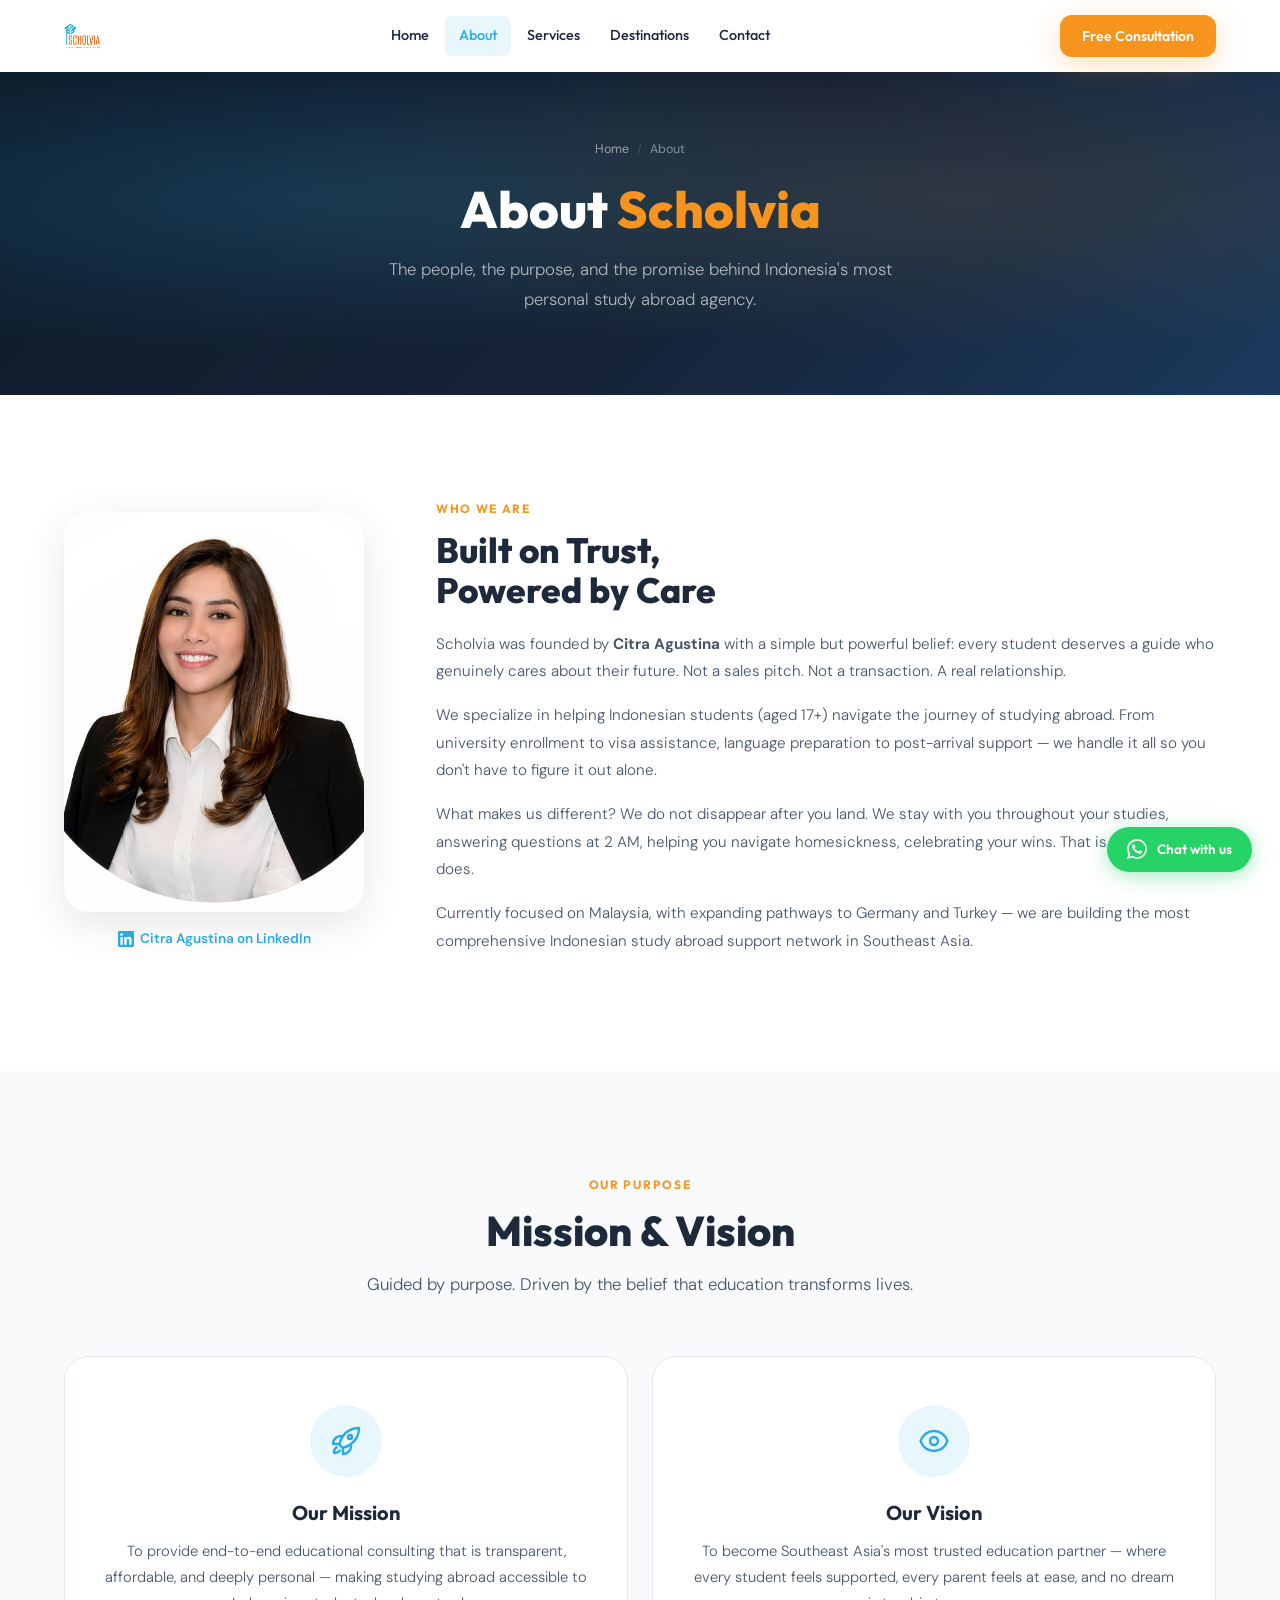
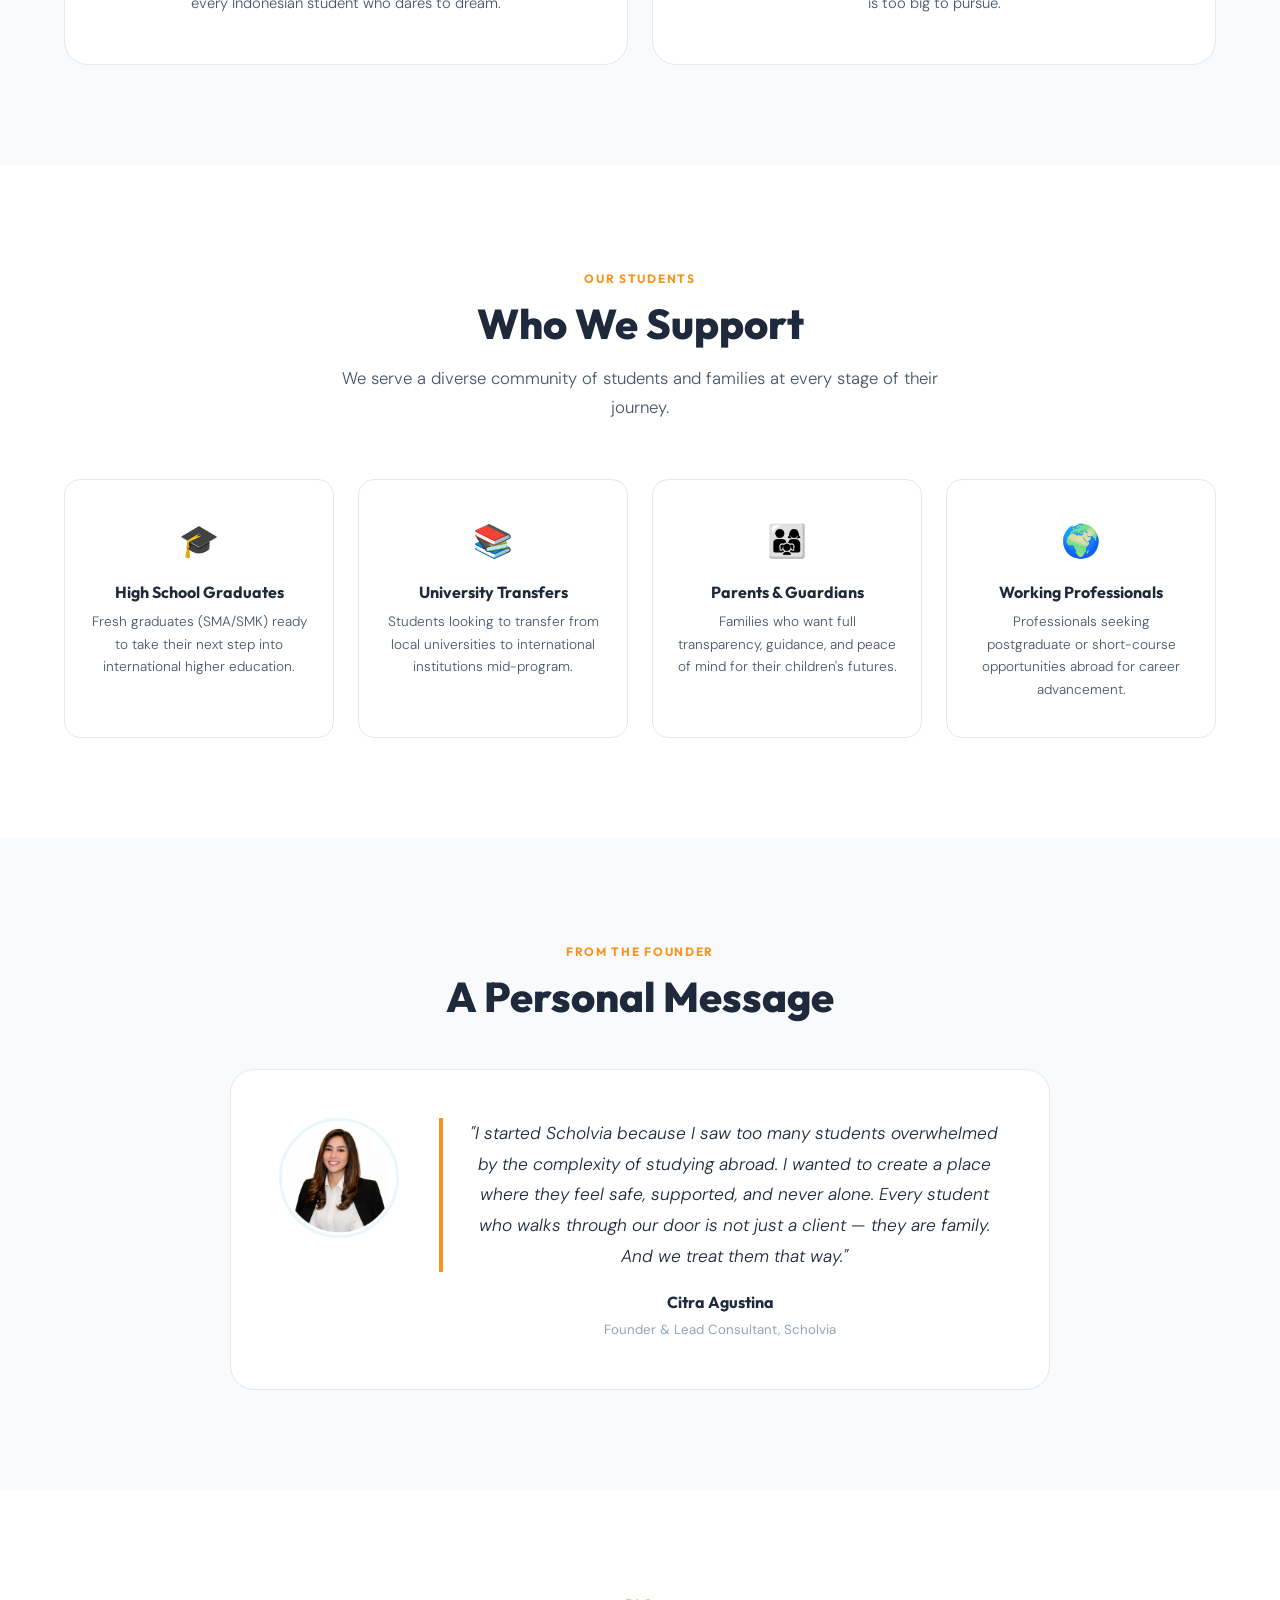
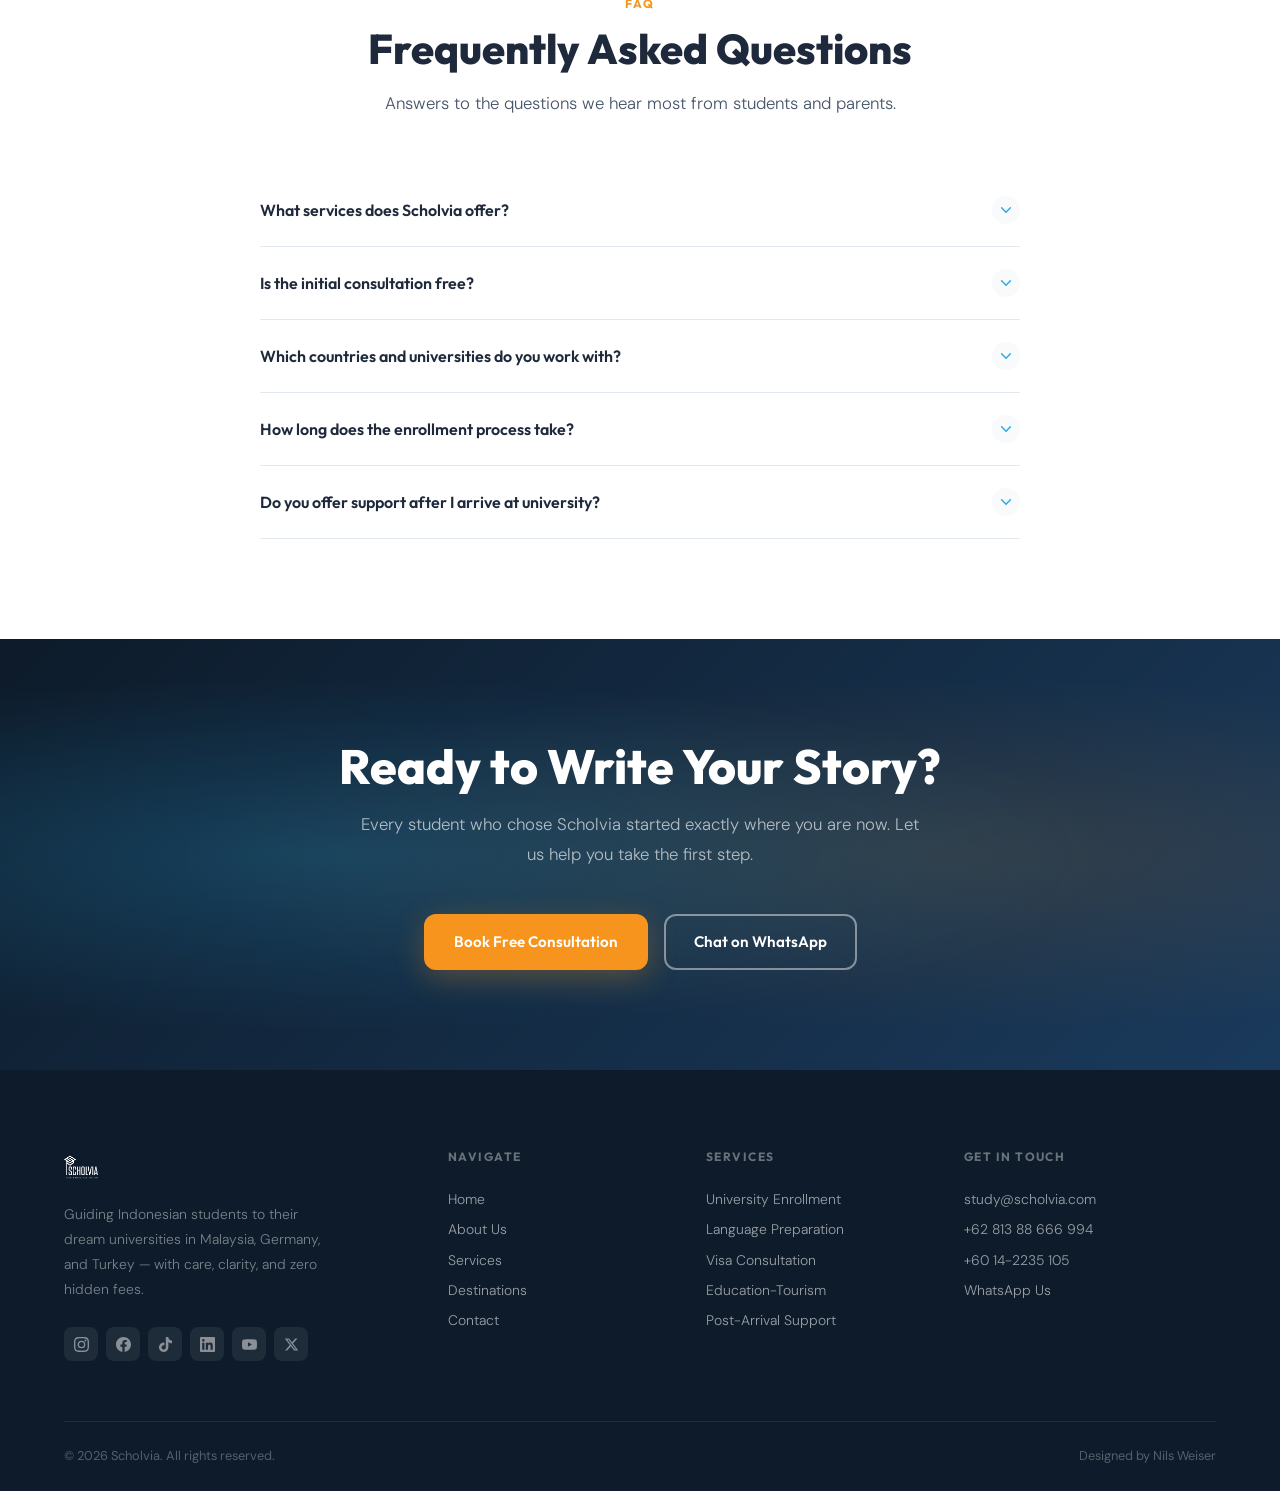
==== commit 839cfc20: "Redesign website with luxury premium look — blue/orange brand palette - Complete CSS rewrite: new br" ====
--- a/preview-d/about.html
+++ b/preview-d/about.html
@@ -4,383 +4,119 @@
   <meta charset="UTF-8">
   <meta name="viewport" content="width=device-width, initial-scale=1.0">
   <title>About Us — Scholvia</title>
-  <meta name="description" content="Learn about Scholvia's mission, vision, and the team behind Southeast Asia's most trusted education agency.">
+  <meta name="description" content="Learn about Scholvia's mission, the team behind it, and why we're Indonesia's most trusted study abroad partner.">
+  <link rel="preconnect" href="https://fonts.googleapis.com">
+  <link rel="preconnect" href="https://fonts.gstatic.com" crossorigin>
+  <link href="https://fonts.googleapis.com/css2?family=Outfit:wght@300;400;500;600;700;800;900&family=DM+Sans:ital,opsz,wght@0,9..40,300;0,9..40,400;0,9..40,500;1,9..40,300&display=swap" rel="stylesheet">
   <link rel="stylesheet" href="assets/css/main.css">
   <link rel="icon" type="image/png" href="assets/img/logo-color.png">
-  <style>
-    /* About Page Specific Styles */
-    .about-intro {
-      padding: 100px 0;
-      background: var(--white);
-      position: relative;
-    }
-    .about-intro::before {
-      content: '';
-      position: absolute;
-      inset: 0;
-      background:
-        radial-gradient(at 30% 30%, rgba(232,93,58,0.04) 0%, transparent 50%),
-        radial-gradient(at 80% 70%, rgba(232,93,58,0.03) 0%, transparent 50%);
-      pointer-events: none;
-    }
-    .about-intro-grid {
-      display: grid;
-      grid-template-columns: 300px 1fr;
-      gap: 60px;
-      align-items: center;
-      position: relative;
-    }
-    .about-photo-col {
-      display: flex;
-      flex-direction: column;
-      align-items: center;
-      gap: 16px;
-    }
-    .about-photo-wrapper {
-      position: relative;
-      width: 300px;
-      height: 380px;
-      border-radius: var(--radius-lg);
-      overflow: hidden;
-      background: linear-gradient(160deg, #FFF5F0 0%, #FFE8D6 100%);
-      box-shadow: var(--shadow-lg);
-    }
-    .about-photo {
-      width: 100%;
-      height: 100%;
-      object-fit: cover;
-      object-position: top center;
-      display: block;
-    }
-    .about-photo-wrapper::before {
-      content: '';
-      position: absolute;
-      bottom: 0;
-      left: 0;
-      right: 0;
-      height: 30%;
-      background: linear-gradient(to top, rgba(232,93,58,0.08), transparent);
-      z-index: 1;
-      pointer-events: none;
-    }
-    .photo-linkedin {
-      display: inline-flex;
-      align-items: center;
-      gap: 8px;
-      padding: 8px 20px;
-      border-radius: var(--radius-full);
-      background: rgba(232,93,58,0.06);
-      font-family: var(--font-heading);
-      font-size: 0.85rem;
-      font-weight: 600;
-      color: var(--royal-blue);
-      transition: var(--transition);
-    }
-    .photo-linkedin svg {
-      fill: var(--royal-blue);
-    }
-    .photo-linkedin:hover {
-      background: rgba(232,93,58,0.12);
-      transform: translateY(-2px);
-    }
-    .about-text h2 {
-      font-size: 2.2rem;
-      font-weight: 800;
-      margin-bottom: 20px;
-    }
-    .about-text p {
-      font-size: 1rem;
-      color: #555;
-      line-height: 1.8;
-      margin-bottom: 16px;
-      font-weight: 300;
-    }
-
-    /* Mission & Vision */
-    .mission-section {
-      padding: 100px 0;
-      background: var(--lavender-white);
-      position: relative;
-    }
-    .mission-grid {
-      display: grid;
-      grid-template-columns: 1fr 1fr;
-      gap: 28px;
-    }
-    .mission-card {
-      padding: 48px 36px;
-      text-align: center;
-    }
-    .mission-icon {
-      width: 72px;
-      height: 72px;
-      margin: 0 auto 24px;
-      background: rgba(232,93,58,0.08);
-      border-radius: var(--radius-md);
-      display: flex;
-      align-items: center;
-      justify-content: center;
-    }
-    .mission-icon svg {
-      width: 32px;
-      height: 32px;
-      color: var(--royal-blue);
-    }
-    .mission-card h3 {
-      font-size: 1.3rem;
-      font-weight: 700;
-      margin-bottom: 16px;
-    }
-    .mission-card p {
-      font-size: 0.95rem;
-      color: var(--light-gray);
-      line-height: 1.7;
-      font-weight: 300;
-    }
-
-    /* Who We Support */
-    .support-section {
-      padding: 100px 0;
-      background: var(--white);
-    }
-    .support-grid {
-      display: grid;
-      grid-template-columns: repeat(4, 1fr);
-      gap: 24px;
-    }
-    .support-card {
-      text-align: center;
-      padding: 40px 24px;
-    }
-    .support-card-icon {
-      width: 64px;
-      height: 64px;
-      margin: 0 auto 20px;
-      background: var(--lavender-white);
-      border-radius: 50%;
-      display: flex;
-      align-items: center;
-      justify-content: center;
-      font-size: 1.8rem;
-    }
-    .support-card h3 {
-      font-size: 1.05rem;
-      font-weight: 700;
-      margin-bottom: 10px;
-    }
-    .support-card p {
-      font-size: 0.88rem;
-      color: var(--light-gray);
-      line-height: 1.6;
-      font-weight: 300;
-    }
-
-    /* Founder Message */
-    .founder-section {
-      padding: 100px 0;
-      background: var(--lavender-white);
-      position: relative;
-    }
-    .founder-card {
-      max-width: 800px;
-      margin: 0 auto;
-      padding: 48px;
-      display: flex;
-      gap: 36px;
-      align-items: center;
-    }
-    .founder-card img {
-      width: 120px;
-      height: 120px;
-      border-radius: 50%;
-      object-fit: cover;
-      border: 3px solid var(--royal-blue);
-      flex-shrink: 0;
-    }
-    .founder-card blockquote {
-      font-size: 1.1rem;
-      line-height: 1.8;
-      color: var(--deep-indigo);
-      font-style: italic;
-      font-weight: 400;
-      border-left: 4px solid var(--royal-blue);
-      padding-left: 24px;
-      margin-bottom: 16px;
-    }
-    .founder-card .guide-name {
-      font-family: var(--font-heading);
-      font-size: 1rem;
-      font-weight: 700;
-    }
-    .founder-card .guide-role {
-      font-size: 0.85rem;
-      color: var(--light-gray);
-    }
-
-    /* FAQ */
-    .faq-section {
-      padding: 100px 0;
-      background: var(--white);
-    }
-    .faq-list {
-      max-width: 760px;
-      margin: 0 auto;
-    }
-    .faq-item {
-      border-bottom: 1px solid rgba(232,93,58,0.08);
-    }
-    .faq-question {
-      width: 100%;
-      text-align: left;
-      padding: 24px 0;
-      font-family: var(--font-heading);
-      font-size: 1.05rem;
-      font-weight: 600;
-      color: var(--deep-indigo);
-      display: flex;
-      justify-content: space-between;
-      align-items: center;
-      cursor: pointer;
-      transition: var(--transition);
-    }
-    .faq-question:hover { color: var(--royal-blue); }
-    .faq-question .faq-icon {
-      width: 28px;
-      height: 28px;
-      border-radius: 50%;
-      background: var(--lavender-white);
-      display: flex;
-      align-items: center;
-      justify-content: center;
-      flex-shrink: 0;
-      transition: var(--transition);
-    }
-    .faq-question .faq-icon svg {
-      width: 14px;
-      height: 14px;
-      color: var(--royal-blue);
-      transition: var(--transition);
-    }
-    .faq-item.active .faq-icon { background: var(--royal-blue); }
-    .faq-item.active .faq-icon svg { color: var(--white); transform: rotate(180deg); }
-    .faq-answer {
-      max-height: 0;
-      overflow: hidden;
-      transition: max-height 0.4s ease;
-    }
-    .faq-answer p {
-      padding: 0 0 24px;
-      font-size: 0.95rem;
-      color: #555;
-      line-height: 1.8;
-      font-weight: 300;
-    }
-
-    @media (max-width: 768px) {
-      .about-intro-grid { grid-template-columns: 1fr; text-align: center; }
-      .about-photo-col { margin: 0 auto; }
-      .about-photo-wrapper { width: 220px; height: 280px; }
-      .about-photo { width: 100%; height: 100%; }
-      .mission-grid { grid-template-columns: 1fr; }
-      .support-grid { grid-template-columns: 1fr 1fr; }
-      .founder-card { flex-direction: column; text-align: center; }
-      .founder-card blockquote { text-align: left; }
-    }
-    @media (max-width: 480px) {
-      .support-grid { grid-template-columns: 1fr; }
-      .founder-card { padding: 28px; }
-    }
-  </style>
 </head>
 <body class="inner-page">
 
-  <!-- Scroll Progress -->
   <div class="scroll-progress"></div>
 
-  <!-- Navigation -->
-  <nav class="navbar">
+  <header class="navbar" id="navbar">
     <div class="nav-inner">
       <a href="index.html" class="nav-logo">
         <img src="assets/img/logo-white.png" alt="Scholvia" class="logo-white">
         <img src="assets/img/logo-color.png" alt="Scholvia" class="logo-color">
       </a>
-      <div class="nav-toggle">
-        <span></span>
-        <span></span>
-        <span></span>
-      </div>
-      <div class="nav-links">
+      <nav class="nav-links">
         <a href="index.html">Home</a>
         <a href="about.html" class="active">About</a>
         <a href="services.html">Services</a>
+        <a href="destinations.html">Destinations</a>
         <a href="contact.html">Contact</a>
-        <a href="contact.html" class="nav-cta">Get Started</a>
-      </div>
-    </div>
-  </nav>
-
-  <!-- Page Hero -->
+      </nav>
+      <div style="display:flex;align-items:center;gap:12px;">
+        <a href="contact.html" class="btn-nav-cta">Free Consultation</a>
+        <button class="nav-hamburger" id="hamburger" aria-label="Toggle menu" aria-expanded="false">
+          <span></span><span></span><span></span>
+        </button>
+      </div>
+    </div>
+  </header>
+
+  <div class="mobile-nav" id="mobile-nav">
+    <ul>
+      <li><a href="index.html">Home</a></li>
+      <li><a href="about.html">About</a></li>
+      <li><a href="services.html">Services</a></li>
+      <li><a href="destinations.html">Destinations</a></li>
+      <li><a href="contact.html">Contact</a></li>
+      <li><a href="contact.html" class="mobile-cta">Free Consultation</a></li>
+    </ul>
+  </div>
+
+  <!-- PAGE HERO -->
   <section class="page-hero">
     <div class="container">
-      <h1>About <span class="text-gradient">Scholvia</span></h1>
-      <p>The people, the purpose, and the promise behind Southeast Asia's most personal education agency.</p>
-    </div>
-  </section>
-
-  <!-- ========== WHO WE ARE ========== -->
-  <section class="about-intro">
+      <div class="breadcrumb">
+        <a href="index.html">Home</a>
+        <span class="breadcrumb-sep">/</span>
+        <span>About</span>
+      </div>
+      <h1>About <span class="accent">Scholvia</span></h1>
+      <p>The people, the purpose, and the promise behind Indonesia's most personal study abroad agency.</p>
+    </div>
+  </section>
+
+  <!-- WHO WE ARE -->
+  <section class="section section-white">
     <div class="container">
-      <div class="about-intro-grid">
-        <div class="about-photo-col reveal-left">
-          <div class="about-photo-wrapper">
-            <img src="assets/img/citra.png" alt="Citra Agustina — Founder of Scholvia" class="about-photo">
-          </div>
-          <a href="https://www.linkedin.com/in/citragustina/" target="_blank" rel="noopener" class="linkedin-link photo-linkedin">
-            <svg viewBox="0 0 24 24" width="18" height="18"><path d="M20.447 20.452h-3.554v-5.569c0-1.328-.027-3.037-1.852-3.037-1.853 0-2.136 1.445-2.136 2.939v5.667H9.351V9h3.414v1.561h.046c.477-.9 1.637-1.85 3.37-1.85 3.601 0 4.267 2.37 4.267 5.455v6.286zM5.337 7.433a2.062 2.062 0 01-2.063-2.065 2.064 2.064 0 112.063 2.065zm1.782 13.019H3.555V9h3.564v11.452zM22.225 0H1.771C.792 0 0 .774 0 1.729v20.542C0 23.227.792 24 1.771 24h20.451C23.2 24 24 23.227 24 22.271V1.729C24 .774 23.2 0 22.222 0h.003z"/></svg>
-            <span>Citra Agustina</span>
-          </a>
+      <div class="about-grid">
+        <div class="reveal-left">
+          <div class="about-photo-frame">
+            <img src="assets/img/citra.png" alt="Citra Agustina — Founder of Scholvia">
+          </div>
+          <div class="about-photo-caption">
+            <a href="https://www.linkedin.com/in/citragustina/" target="_blank" rel="noopener" class="linkedin-link">
+              <svg viewBox="0 0 24 24"><path d="M20.447 20.452h-3.554v-5.569c0-1.328-.027-3.037-1.852-3.037-1.853 0-2.136 1.445-2.136 2.939v5.667H9.351V9h3.414v1.561h.046c.477-.9 1.637-1.85 3.37-1.85 3.601 0 4.267 2.37 4.267 5.455v6.286zM5.337 7.433a2.062 2.062 0 01-2.063-2.065 2.064 2.064 0 112.063 2.065zm1.782 13.019H3.555V9h3.564v11.452zM22.225 0H1.771C.792 0 0 .774 0 1.729v20.542C0 23.227.792 24 1.771 24h20.451C23.2 24 24 23.227 24 22.271V1.729C24 .774 23.2 0 22.222 0h.003z"/></svg>
+              Citra Agustina on LinkedIn
+            </a>
+          </div>
         </div>
         <div class="about-text reveal-right">
           <span class="section-label">Who We Are</span>
-          <h2>Built on Trust, Powered by Care</h2>
+          <h2>Built on Trust,<br>Powered by Care</h2>
           <p>Scholvia was founded by <strong>Citra Agustina</strong> with a simple but powerful belief: every student deserves a guide who genuinely cares about their future. Not a sales pitch. Not a transaction. A real relationship.</p>
-          <p>Based in Jakarta and Kuala Lumpur, we are a team of 8 dedicated consultants who specialize in helping students from Indonesia and Malaysia study abroad. From university enrollment to visa assistance, language preparation to post-arrival support — we handle it all.</p>
-          <p>What makes us different? We do not disappear after you land. We stay with you throughout your journey, answering questions at 2 AM, helping you navigate homesickness, celebrating your wins. That is what family does.</p>
-          <p>With over 400 partner institutions and a 98% visa success rate, we have the expertise. But it is the personal touch that students remember most.</p>
-        </div>
-      </div>
-    </div>
-  </section>
-
-  <!-- ========== MISSION & VISION ========== -->
-  <section class="mission-section">
+          <p>We specialize in helping Indonesian students (aged 17+) navigate the journey of studying abroad. From university enrollment to visa assistance, language preparation to post-arrival support — we handle it all so you don't have to figure it out alone.</p>
+          <p>What makes us different? We do not disappear after you land. We stay with you throughout your studies, answering questions at 2 AM, helping you navigate homesickness, celebrating your wins. That is what family does.</p>
+          <p>Currently focused on Malaysia, with expanding pathways to Germany and Turkey — we are building the most comprehensive Indonesian study abroad support network in Southeast Asia.</p>
+        </div>
+      </div>
+    </div>
+  </section>
+
+  <!-- MISSION & VISION -->
+  <section class="section section-off">
     <div class="container text-center">
       <div class="reveal">
         <span class="section-label">Our Purpose</span>
         <h2 class="section-title">Mission &amp; Vision</h2>
-        <p class="section-subtitle">Guided by purpose. Driven by the belief that education changes lives.</p>
+        <p class="section-subtitle">Guided by purpose. Driven by the belief that education transforms lives.</p>
       </div>
       <div class="mission-grid">
-        <div class="glass-card mission-card reveal">
+        <div class="mission-card reveal">
           <div class="mission-icon">
-            <svg xmlns="http://www.w3.org/2000/svg" fill="none" viewBox="0 0 24 24" stroke-width="1.8" stroke="currentColor"><path stroke-linecap="round" stroke-linejoin="round" d="M15.59 14.37a6 6 0 01-5.84 7.38v-4.8m5.84-2.58a14.98 14.98 0 006.16-12.12A14.98 14.98 0 009.631 8.41m5.96 5.96a14.926 14.926 0 01-5.841 2.58m-.119-8.54a6 6 0 00-7.381 5.84h4.8m2.581-5.84a14.927 14.927 0 00-2.58 5.84m2.699 2.7c-.103.021-.207.041-.311.06a15.09 15.09 0 01-2.448-2.448 14.9 14.9 0 01.06-.312m-2.24 2.39a4.493 4.493 0 00-1.757 4.306 4.493 4.493 0 004.306-1.758M16.5 9a1.5 1.5 0 11-3 0 1.5 1.5 0 013 0z"/></svg>
+            <svg fill="none" viewBox="0 0 24 24" stroke-width="1.8" stroke="currentColor"><path stroke-linecap="round" stroke-linejoin="round" d="M15.59 14.37a6 6 0 01-5.84 7.38v-4.8m5.84-2.58a14.98 14.98 0 006.16-12.12A14.98 14.98 0 009.631 8.41m5.96 5.96a14.926 14.926 0 01-5.841 2.58m-.119-8.54a6 6 0 00-7.381 5.84h4.8m2.581-5.84a14.927 14.927 0 00-2.58 5.84m2.699 2.7c-.103.021-.207.041-.311.06a15.09 15.09 0 01-2.448-2.448 14.9 14.9 0 01.06-.312m-2.24 2.39a4.493 4.493 0 00-1.757 4.306 4.493 4.493 0 004.306-1.758M16.5 9a1.5 1.5 0 11-3 0 1.5 1.5 0 013 0z"/></svg>
           </div>
           <h3>Our Mission</h3>
-          <p>To provide end-to-end educational consulting that is transparent, affordable, and deeply personal — making studying abroad accessible to every student who dares to dream.</p>
-        </div>
-        <div class="glass-card mission-card reveal" style="transition-delay: 0.1s;">
+          <p>To provide end-to-end educational consulting that is transparent, affordable, and deeply personal — making studying abroad accessible to every Indonesian student who dares to dream.</p>
+        </div>
+        <div class="mission-card reveal" style="transition-delay:0.1s">
           <div class="mission-icon">
-            <svg xmlns="http://www.w3.org/2000/svg" fill="none" viewBox="0 0 24 24" stroke-width="1.8" stroke="currentColor"><path stroke-linecap="round" stroke-linejoin="round" d="M2.036 12.322a1.012 1.012 0 010-.639C3.423 7.51 7.36 4.5 12 4.5c4.638 0 8.573 3.007 9.963 7.178.07.207.07.431 0 .639C20.577 16.49 16.64 19.5 12 19.5c-4.638 0-8.573-3.007-9.963-7.178z"/><path stroke-linecap="round" stroke-linejoin="round" d="M15 12a3 3 0 11-6 0 3 3 0 016 0z"/></svg>
+            <svg fill="none" viewBox="0 0 24 24" stroke-width="1.8" stroke="currentColor"><path stroke-linecap="round" stroke-linejoin="round" d="M2.036 12.322a1.012 1.012 0 010-.639C3.423 7.51 7.36 4.5 12 4.5c4.638 0 8.573 3.007 9.963 7.178.07.207.07.431 0 .639C20.577 16.49 16.64 19.5 12 19.5c-4.638 0-8.573-3.007-9.963-7.178z"/><path stroke-linecap="round" stroke-linejoin="round" d="M15 12a3 3 0 11-6 0 3 3 0 016 0z"/></svg>
           </div>
           <h3>Our Vision</h3>
-          <p>To become Southeast Asia's most trusted education partner, where every student feels supported, every parent feels at ease, and no dream is too big to pursue.</p>
-        </div>
-      </div>
-    </div>
-  </section>
-
-  <!-- ========== WHO WE SUPPORT ========== -->
-  <section class="support-section">
+          <p>To become Southeast Asia's most trusted education partner — where every student feels supported, every parent feels at ease, and no dream is too big to pursue.</p>
+        </div>
+      </div>
+    </div>
+  </section>
+
+  <!-- WHO WE SUPPORT -->
+  <section class="section section-white">
     <div class="container text-center">
       <div class="reveal">
         <span class="section-label">Our Students</span>
@@ -388,50 +124,52 @@
         <p class="section-subtitle">We serve a diverse community of students and families at every stage of their journey.</p>
       </div>
       <div class="support-grid">
-        <div class="glass-card support-card reveal">
-          <div class="support-card-icon">&#127891;</div>
+        <div class="support-card reveal">
+          <div class="support-emoji">🎓</div>
           <h3>High School Graduates</h3>
-          <p>Fresh graduates ready to take the next step into international higher education.</p>
-        </div>
-        <div class="glass-card support-card reveal" style="transition-delay: 0.1s;">
-          <div class="support-card-icon">&#128218;</div>
+          <p>Fresh graduates (SMA/SMK) ready to take their next step into international higher education.</p>
+        </div>
+        <div class="support-card reveal" style="transition-delay:0.08s">
+          <div class="support-emoji">📚</div>
           <h3>University Transfers</h3>
-          <p>Students looking to transfer from local universities to international institutions.</p>
-        </div>
-        <div class="glass-card support-card reveal" style="transition-delay: 0.2s;">
-          <div class="support-card-icon">&#128106;</div>
+          <p>Students looking to transfer from local universities to international institutions mid-program.</p>
+        </div>
+        <div class="support-card reveal" style="transition-delay:0.16s">
+          <div class="support-emoji">👨‍👩‍👧</div>
           <h3>Parents &amp; Guardians</h3>
-          <p>Families who want transparency, guidance, and peace of mind for their children's futures.</p>
-        </div>
-        <div class="glass-card support-card reveal" style="transition-delay: 0.3s;">
-          <div class="support-card-icon">&#127757;</div>
+          <p>Families who want full transparency, guidance, and peace of mind for their children's futures.</p>
+        </div>
+        <div class="support-card reveal" style="transition-delay:0.24s">
+          <div class="support-emoji">🌍</div>
           <h3>Working Professionals</h3>
-          <p>Professionals seeking postgraduate or short-course opportunities abroad for career growth.</p>
-        </div>
-      </div>
-    </div>
-  </section>
-
-  <!-- ========== FOUNDER MESSAGE ========== -->
-  <section class="founder-section">
+          <p>Professionals seeking postgraduate or short-course opportunities abroad for career advancement.</p>
+        </div>
+      </div>
+    </div>
+  </section>
+
+  <!-- FOUNDER MESSAGE -->
+  <section class="section section-off">
     <div class="container text-center">
       <div class="reveal">
         <span class="section-label">From the Founder</span>
         <h2 class="section-title">A Personal Message</h2>
       </div>
-      <div class="glass-card founder-card reveal">
-        <img src="assets/img/citra.png" alt="Citra Agustina">
+      <div class="founder-card reveal" style="margin-top:48px">
+        <div class="founder-avatar">
+          <img src="assets/img/citra.png" alt="Citra Agustina">
+        </div>
         <div>
-          <blockquote>"I started Scholvia because I saw too many students overwhelmed by the complexity of studying abroad. I wanted to create a place where they feel safe, supported, and never alone. Every student who walks through our door is not just a client — they are family. And we treat them that way."</blockquote>
-          <p class="guide-name">Citra Agustina <a href="https://www.linkedin.com/in/citragustina/" target="_blank" rel="noopener" class="linkedin-link" aria-label="Citra Agustina on LinkedIn"><svg viewBox="0 0 24 24" width="18" height="18" style="vertical-align: middle; margin-left: 6px; fill: #E85D3A;"><path d="M20.447 20.452h-3.554v-5.569c0-1.328-.027-3.037-1.852-3.037-1.853 0-2.136 1.445-2.136 2.939v5.667H9.351V9h3.414v1.561h.046c.477-.9 1.637-1.85 3.37-1.85 3.601 0 4.267 2.37 4.267 5.455v6.286zM5.337 7.433a2.062 2.062 0 01-2.063-2.065 2.064 2.064 0 112.063 2.065zm1.782 13.019H3.555V9h3.564v11.452zM22.225 0H1.771C.792 0 0 .774 0 1.729v20.542C0 23.227.792 24 1.771 24h20.451C23.2 24 24 23.227 24 22.271V1.729C24 .774 23.2 0 22.222 0h.003z"/></svg></a></p>
-          <p class="guide-role">Founder &amp; Lead Consultant</p>
-        </div>
-      </div>
-    </div>
-  </section>
-
-  <!-- ========== FAQ ========== -->
-  <section class="faq-section">
+          <p class="founder-quote">"I started Scholvia because I saw too many students overwhelmed by the complexity of studying abroad. I wanted to create a place where they feel safe, supported, and never alone. Every student who walks through our door is not just a client — they are family. And we treat them that way."</p>
+          <p class="founder-name">Citra Agustina</p>
+          <p class="founder-role">Founder &amp; Lead Consultant, Scholvia</p>
+        </div>
+      </div>
+    </div>
+  </section>
+
+  <!-- FAQ -->
+  <section class="section section-white">
     <div class="container text-center">
       <div class="reveal">
         <span class="section-label">FAQ</span>
@@ -442,114 +180,91 @@
         <div class="faq-item reveal">
           <button class="faq-question">
             What services does Scholvia offer?
-            <span class="faq-icon"><svg xmlns="http://www.w3.org/2000/svg" fill="none" viewBox="0 0 24 24" stroke-width="2.5" stroke="currentColor"><path stroke-linecap="round" stroke-linejoin="round" d="M19.5 8.25l-7.5 7.5-7.5-7.5"/></svg></span>
-          </button>
-          <div class="faq-answer">
-            <p>Scholvia offers comprehensive education consulting services including university enrollment assistance, language course and test preparation (IELTS, TOEFL, SAT), visa consultation and study abroad support, education-tourism programs, and 24/7 student support services. We guide you through every step from choosing the right university to settling in after arrival.</p>
-          </div>
-        </div>
-        <div class="faq-item reveal">
-          <button class="faq-question">
-            Is there a fee for the initial consultation?
-            <span class="faq-icon"><svg xmlns="http://www.w3.org/2000/svg" fill="none" viewBox="0 0 24 24" stroke-width="2.5" stroke="currentColor"><path stroke-linecap="round" stroke-linejoin="round" d="M19.5 8.25l-7.5 7.5-7.5-7.5"/></svg></span>
-          </button>
-          <div class="faq-answer">
-            <p>No! Your initial consultation with Scholvia is completely free. We believe every student deserves the chance to explore their options without financial pressure. During this session, we will discuss your goals, assess your options, and create a personalized plan — all at no cost to you.</p>
-          </div>
+            <span class="faq-icon"><svg fill="none" viewBox="0 0 24 24" stroke-width="2.5" stroke="currentColor"><path stroke-linecap="round" stroke-linejoin="round" d="M19.5 8.25l-7.5 7.5-7.5-7.5"/></svg></span>
+          </button>
+          <div class="faq-answer"><p>Scholvia offers comprehensive education consulting: university enrollment assistance, language test preparation (IELTS, TOEFL, SAT), visa consultation, education-tourism programs, and 24/7 student support. We guide you from choosing the right university to settling in after arrival.</p></div>
+        </div>
+        <div class="faq-item reveal">
+          <button class="faq-question">
+            Is the initial consultation free?
+            <span class="faq-icon"><svg fill="none" viewBox="0 0 24 24" stroke-width="2.5" stroke="currentColor"><path stroke-linecap="round" stroke-linejoin="round" d="M19.5 8.25l-7.5 7.5-7.5-7.5"/></svg></span>
+          </button>
+          <div class="faq-answer"><p>Yes, your initial consultation is completely free. We believe every student deserves the chance to explore their options without financial pressure. During this session, we'll discuss your goals, assess your options, and create a personalized plan — at no cost to you.</p></div>
         </div>
         <div class="faq-item reveal">
           <button class="faq-question">
             Which countries and universities do you work with?
-            <span class="faq-icon"><svg xmlns="http://www.w3.org/2000/svg" fill="none" viewBox="0 0 24 24" stroke-width="2.5" stroke="currentColor"><path stroke-linecap="round" stroke-linejoin="round" d="M19.5 8.25l-7.5 7.5-7.5-7.5"/></svg></span>
-          </button>
-          <div class="faq-answer">
-            <p>Scholvia partners with over 400 institutions across Malaysia, Australia, the UK, Canada, and other popular study destinations. We work with both public and private universities, colleges, and language schools to find the best fit for your academic goals, budget, and personal preferences.</p>
-          </div>
+            <span class="faq-icon"><svg fill="none" viewBox="0 0 24 24" stroke-width="2.5" stroke="currentColor"><path stroke-linecap="round" stroke-linejoin="round" d="M19.5 8.25l-7.5 7.5-7.5-7.5"/></svg></span>
+          </button>
+          <div class="faq-answer"><p>We currently focus on Malaysia (our primary destination), with expanding pathways to Germany and Turkey. In Malaysia, we partner with both public universities (UiTM, UTM, UPM) and private institutions (Sunway, APU, IMU). Germany and Turkey programs are growing rapidly.</p></div>
         </div>
         <div class="faq-item reveal">
           <button class="faq-question">
             How long does the enrollment process take?
-            <span class="faq-icon"><svg xmlns="http://www.w3.org/2000/svg" fill="none" viewBox="0 0 24 24" stroke-width="2.5" stroke="currentColor"><path stroke-linecap="round" stroke-linejoin="round" d="M19.5 8.25l-7.5 7.5-7.5-7.5"/></svg></span>
-          </button>
-          <div class="faq-answer">
-            <p>The typical enrollment process takes 3 to 4 weeks from start to finish, depending on the university and program. This includes document preparation, application submission, and offer letter processing. Visa processing time varies by country but we keep you informed every step of the way.</p>
-          </div>
-        </div>
-        <div class="faq-item reveal">
-          <button class="faq-question">
-            Do you offer support after I arrive at my university?
-            <span class="faq-icon"><svg xmlns="http://www.w3.org/2000/svg" fill="none" viewBox="0 0 24 24" stroke-width="2.5" stroke="currentColor"><path stroke-linecap="round" stroke-linejoin="round" d="M19.5 8.25l-7.5 7.5-7.5-7.5"/></svg></span>
-          </button>
-          <div class="faq-answer">
-            <p>Absolutely! Post-arrival support is free for all Scholvia students. We help with airport pickup coordination, housing arrangements, orientation guidance, and ongoing academic and personal support. Our 24/7 helpline means you can reach us any time — even at 2 AM when you are feeling homesick.</p>
-          </div>
-        </div>
-      </div>
-    </div>
-  </section>
-
-  <!-- ========== CTA ========== -->
+            <span class="faq-icon"><svg fill="none" viewBox="0 0 24 24" stroke-width="2.5" stroke="currentColor"><path stroke-linecap="round" stroke-linejoin="round" d="M19.5 8.25l-7.5 7.5-7.5-7.5"/></svg></span>
+          </button>
+          <div class="faq-answer"><p>The typical enrollment process takes 3–4 weeks from start to finish, depending on the university and program. Visa processing time varies by country but we keep you informed every step of the way.</p></div>
+        </div>
+        <div class="faq-item reveal">
+          <button class="faq-question">
+            Do you offer support after I arrive at university?
+            <span class="faq-icon"><svg fill="none" viewBox="0 0 24 24" stroke-width="2.5" stroke="currentColor"><path stroke-linecap="round" stroke-linejoin="round" d="M19.5 8.25l-7.5 7.5-7.5-7.5"/></svg></span>
+          </button>
+          <div class="faq-answer"><p>Absolutely. Post-arrival support is free for all Scholvia students. We help with housing arrangements, orientation guidance, and ongoing academic and personal support. Our 24/7 helpline means you can reach us any time — even at 2 AM when you're feeling homesick.</p></div>
+        </div>
+      </div>
+    </div>
+  </section>
+
+  <!-- CTA -->
   <section class="cta-section">
     <div class="container reveal">
       <h2>Ready to Write Your Story?</h2>
-      <p>Every student who chose Scholvia started exactly where you are now — curious, a little nervous, full of potential. Let us help you take that first step.</p>
+      <p>Every student who chose Scholvia started exactly where you are now. Let us help you take the first step.</p>
       <div class="cta-buttons">
-        <a href="contact.html" class="btn btn-primary">Book Free Consultation</a>
-        <a href="https://wa.me/6281388666994" target="_blank" rel="noopener" class="btn btn-outline">Chat on WhatsApp</a>
-      </div>
-    </div>
-  </section>
-
-  <!-- ========== FOOTER ========== -->
+        <a href="contact.html" class="btn btn-orange">Book Free Consultation</a>
+        <a href="https://wa.me/6281388666994" target="_blank" rel="noopener" class="btn btn-outline-white">Chat on WhatsApp</a>
+      </div>
+    </div>
+  </section>
+
   <footer class="footer">
     <div class="container">
       <div class="footer-grid">
         <div class="footer-brand">
           <img src="assets/img/logo-white.png" alt="Scholvia">
-          <p>Helping students from Indonesia and Malaysia achieve their dream of studying abroad. Your journey starts here.</p>
+          <p>Guiding Indonesian students to their dream universities in Malaysia, Germany, and Turkey — with care, clarity, and zero hidden fees.</p>
           <div class="footer-socials">
-            <a href="https://instagram.com/scholviaofficial" target="_blank" rel="noopener" aria-label="Instagram">
-              <svg viewBox="0 0 24 24"><path d="M12 2.163c3.204 0 3.584.012 4.85.07 3.252.148 4.771 1.691 4.919 4.919.058 1.265.069 1.645.069 4.849 0 3.205-.012 3.584-.069 4.849-.149 3.225-1.664 4.771-4.919 4.919-1.266.058-1.644.07-4.85.07-3.204 0-3.584-.012-4.849-.07-3.26-.149-4.771-1.699-4.919-4.92-.058-1.265-.07-1.644-.07-4.849 0-3.204.013-3.583.07-4.849.149-3.227 1.664-4.771 4.919-4.919 1.266-.057 1.645-.069 4.849-.069zM12 0C8.741 0 8.333.014 7.053.072 2.695.272.273 2.69.073 7.052.014 8.333 0 8.741 0 12c0 3.259.014 3.668.072 4.948.2 4.358 2.618 6.78 6.98 6.98C8.333 23.986 8.741 24 12 24c3.259 0 3.668-.014 4.948-.072 4.354-.2 6.782-2.618 6.979-6.98.059-1.28.073-1.689.073-4.948 0-3.259-.014-3.667-.072-4.947-.196-4.354-2.617-6.78-6.979-6.98C15.668.014 15.259 0 12 0zm0 5.838a6.162 6.162 0 100 12.324 6.162 6.162 0 000-12.324zM12 16a4 4 0 110-8 4 4 0 010 8zm6.406-11.845a1.44 1.44 0 100 2.881 1.44 1.44 0 000-2.881z"/></svg>
-            </a>
-            <a href="https://facebook.com/share/1Yma7Hx8Kg/" target="_blank" rel="noopener" aria-label="Facebook">
-              <svg viewBox="0 0 24 24"><path d="M24 12.073c0-6.627-5.373-12-12-12s-12 5.373-12 12c0 5.99 4.388 10.954 10.125 11.854v-8.385H7.078v-3.47h3.047V9.43c0-3.007 1.792-4.669 4.533-4.669 1.312 0 2.686.235 2.686.235v2.953H15.83c-1.491 0-1.956.925-1.956 1.874v2.25h3.328l-.532 3.47h-2.796v8.385C19.612 23.027 24 18.062 24 12.073z"/></svg>
-            </a>
-            <a href="https://tiktok.com/@scholviaofficial" target="_blank" rel="noopener" aria-label="TikTok">
-              <svg viewBox="0 0 24 24"><path d="M12.525.02c1.31-.02 2.61-.01 3.91-.02.08 1.53.63 3.09 1.75 4.17 1.12 1.11 2.7 1.62 4.24 1.79v4.03c-1.44-.05-2.89-.35-4.2-.97-.57-.26-1.1-.59-1.62-.93-.01 2.92.01 5.84-.02 8.75-.08 1.4-.54 2.79-1.35 3.94-1.31 1.92-3.58 3.17-5.91 3.21-1.43.08-2.86-.31-4.08-1.03-2.02-1.19-3.44-3.37-3.65-5.71-.02-.5-.03-1-.01-1.49.18-1.9 1.12-3.72 2.58-4.96 1.66-1.44 3.98-2.13 6.15-1.72.02 1.48-.04 2.96-.04 4.44-.99-.32-2.15-.23-3.02.37-.63.41-1.11 1.04-1.36 1.75-.21.51-.15 1.07-.14 1.61.24 1.64 1.82 3.02 3.5 2.87 1.12-.01 2.19-.66 2.77-1.61.19-.33.4-.67.41-1.06.1-1.79.06-3.57.07-5.36.01-4.03-.01-8.05.02-12.07z"/></svg>
-            </a>
-            <a href="https://linkedin.com/company/scholvia/" target="_blank" rel="noopener" aria-label="LinkedIn">
-              <svg viewBox="0 0 24 24"><path d="M20.447 20.452h-3.554v-5.569c0-1.328-.027-3.037-1.852-3.037-1.853 0-2.136 1.445-2.136 2.939v5.667H9.351V9h3.414v1.561h.046c.477-.9 1.637-1.85 3.37-1.85 3.601 0 4.267 2.37 4.267 5.455v6.286zM5.337 7.433a2.062 2.062 0 01-2.063-2.065 2.064 2.064 0 112.063 2.065zm1.782 13.019H3.555V9h3.564v11.452zM22.225 0H1.771C.792 0 0 .774 0 1.729v20.542C0 23.227.792 24 1.771 24h20.451C23.2 24 24 23.227 24 22.271V1.729C24 .774 23.2 0 22.222 0h.003z"/></svg>
-            </a>
-            <a href="https://youtube.com/@Scholvia" target="_blank" rel="noopener" aria-label="YouTube">
-              <svg viewBox="0 0 24 24"><path d="M23.498 6.186a3.016 3.016 0 00-2.122-2.136C19.505 3.545 12 3.545 12 3.545s-7.505 0-9.377.505A3.017 3.017 0 00.502 6.186C0 8.07 0 12 0 12s0 3.93.502 5.814a3.016 3.016 0 002.122 2.136c1.871.505 9.376.505 9.376.505s7.505 0 9.377-.505a3.015 3.015 0 002.122-2.136C24 15.93 24 12 24 12s0-3.93-.502-5.814zM9.545 15.568V8.432L15.818 12l-6.273 3.568z"/></svg>
-            </a>
-            <a href="https://x.com/Scholvia" target="_blank" rel="noopener" aria-label="X (Twitter)">
-              <svg viewBox="0 0 24 24"><path d="M18.244 2.25h3.308l-7.227 8.26 8.502 11.24H16.17l-5.214-6.817L4.99 21.75H1.68l7.73-8.835L1.254 2.25H8.08l4.713 6.231zm-1.161 17.52h1.833L7.084 4.126H5.117z"/></svg>
-            </a>
+            <a href="https://instagram.com/scholviaofficial" target="_blank" rel="noopener" aria-label="Instagram"><svg viewBox="0 0 24 24"><path d="M12 2.163c3.204 0 3.584.012 4.85.07 3.252.148 4.771 1.691 4.919 4.919.058 1.265.069 1.645.069 4.849 0 3.205-.012 3.584-.069 4.849-.149 3.225-1.664 4.771-4.919 4.919-1.266.058-1.644.07-4.85.07-3.204 0-3.584-.012-4.849-.07-3.26-.149-4.771-1.699-4.919-4.92-.058-1.265-.07-1.644-.07-4.849 0-3.204.013-3.583.07-4.849.149-3.227 1.664-4.771 4.919-4.919 1.266-.057 1.645-.069 4.849-.069zM12 0C8.741 0 8.333.014 7.053.072 2.695.272.273 2.69.073 7.052.014 8.333 0 8.741 0 12c0 3.259.014 3.668.072 4.948.2 4.358 2.618 6.78 6.98 6.98C8.333 23.986 8.741 24 12 24c3.259 0 3.668-.014 4.948-.072 4.354-.2 6.782-2.618 6.979-6.98.059-1.28.073-1.689.073-4.948 0-3.259-.014-3.667-.072-4.947-.196-4.354-2.617-6.78-6.979-6.98C15.668.014 15.259 0 12 0zm0 5.838a6.162 6.162 0 100 12.324 6.162 6.162 0 000-12.324zM12 16a4 4 0 110-8 4 4 0 010 8zm6.406-11.845a1.44 1.44 0 100 2.881 1.44 1.44 0 000-2.881z"/></svg></a>
+            <a href="https://facebook.com/share/1Yma7Hx8Kg/" target="_blank" rel="noopener" aria-label="Facebook"><svg viewBox="0 0 24 24"><path d="M24 12.073c0-6.627-5.373-12-12-12s-12 5.373-12 12c0 5.99 4.388 10.954 10.125 11.854v-8.385H7.078v-3.47h3.047V9.43c0-3.007 1.792-4.669 4.533-4.669 1.312 0 2.686.235 2.686.235v2.953H15.83c-1.491 0-1.956.925-1.956 1.874v2.25h3.328l-.532 3.47h-2.796v8.385C19.612 23.027 24 18.062 24 12.073z"/></svg></a>
+            <a href="https://tiktok.com/@scholviaofficial" target="_blank" rel="noopener" aria-label="TikTok"><svg viewBox="0 0 24 24"><path d="M12.525.02c1.31-.02 2.61-.01 3.91-.02.08 1.53.63 3.09 1.75 4.17 1.12 1.11 2.7 1.62 4.24 1.79v4.03c-1.44-.05-2.89-.35-4.2-.97-.57-.26-1.1-.59-1.62-.93-.01 2.92.01 5.84-.02 8.75-.08 1.4-.54 2.79-1.35 3.94-1.31 1.92-3.58 3.17-5.91 3.21-1.43.08-2.86-.31-4.08-1.03-2.02-1.19-3.44-3.37-3.65-5.71-.02-.5-.03-1-.01-1.49.18-1.9 1.12-3.72 2.58-4.96 1.66-1.44 3.98-2.13 6.15-1.72.02 1.48-.04 2.96-.04 4.44-.99-.32-2.15-.23-3.02.37-.63.41-1.11 1.04-1.36 1.75-.21.51-.15 1.07-.14 1.61.24 1.64 1.82 3.02 3.5 2.87 1.12-.01 2.19-.66 2.77-1.61.19-.33.4-.67.41-1.06.1-1.79.06-3.57.07-5.36.01-4.03-.01-8.05.02-12.07z"/></svg></a>
+            <a href="https://linkedin.com/company/scholvia/" target="_blank" rel="noopener" aria-label="LinkedIn"><svg viewBox="0 0 24 24"><path d="M20.447 20.452h-3.554v-5.569c0-1.328-.027-3.037-1.852-3.037-1.853 0-2.136 1.445-2.136 2.939v5.667H9.351V9h3.414v1.561h.046c.477-.9 1.637-1.85 3.37-1.85 3.601 0 4.267 2.37 4.267 5.455v6.286zM5.337 7.433a2.062 2.062 0 01-2.063-2.065 2.064 2.064 0 112.063 2.065zm1.782 13.019H3.555V9h3.564v11.452zM22.225 0H1.771C.792 0 0 .774 0 1.729v20.542C0 23.227.792 24 1.771 24h20.451C23.2 24 24 23.227 24 22.271V1.729C24 .774 23.2 0 22.222 0h.003z"/></svg></a>
+            <a href="https://youtube.com/@Scholvia" target="_blank" rel="noopener" aria-label="YouTube"><svg viewBox="0 0 24 24"><path d="M23.498 6.186a3.016 3.016 0 00-2.122-2.136C19.505 3.545 12 3.545 12 3.545s-7.505 0-9.377.505A3.017 3.017 0 00.502 6.186C0 8.07 0 12 0 12s0 3.93.502 5.814a3.016 3.016 0 002.122 2.136c1.871.505 9.376.505 9.376.505s7.505 0 9.377-.505a3.015 3.015 0 002.122-2.136C24 15.93 24 12 24 12s0-3.93-.502-5.814zM9.545 15.568V8.432L15.818 12l-6.273 3.568z"/></svg></a>
+            <a href="https://x.com/Scholvia" target="_blank" rel="noopener" aria-label="X"><svg viewBox="0 0 24 24"><path d="M18.244 2.25h3.308l-7.227 8.26 8.502 11.24H16.17l-5.214-6.817L4.99 21.75H1.68l7.73-8.835L1.254 2.25H8.08l4.713 6.231zm-1.161 17.52h1.833L7.084 4.126H5.117z"/></svg></a>
           </div>
         </div>
         <div class="footer-col">
-          <h4>Pages</h4>
+          <h4>Navigate</h4>
           <a href="index.html">Home</a>
           <a href="about.html">About Us</a>
           <a href="services.html">Services</a>
+          <a href="destinations.html">Destinations</a>
           <a href="contact.html">Contact</a>
         </div>
         <div class="footer-col">
           <h4>Services</h4>
           <a href="services.html">University Enrollment</a>
-          <a href="services.html">Language Courses</a>
+          <a href="services.html">Language Preparation</a>
           <a href="services.html">Visa Consultation</a>
           <a href="services.html">Education-Tourism</a>
-          <a href="services.html">24/7 Support</a>
+          <a href="services.html">Post-Arrival Support</a>
         </div>
         <div class="footer-col">
-          <h4>Contact</h4>
+          <h4>Get in Touch</h4>
           <a href="mailto:study@scholvia.com">study@scholvia.com</a>
           <a href="tel:+6281388666994">+62 813 88 666 994</a>
-          <a href="tel:+60142235105">+60 14 2235 105</a>
-          <a href="#">Jakarta, Indonesia</a>
-          <a href="#">Kuala Lumpur, Malaysia</a>
+          <a href="tel:+60142235105">+60 14-2235 105</a>
+          <a href="https://wa.me/6281388666994" target="_blank" rel="noopener">WhatsApp Us</a>
         </div>
       </div>
       <div class="footer-bottom">
@@ -559,10 +274,9 @@
     </div>
   </footer>
 
-  <!-- WhatsApp Float -->
   <a href="https://wa.me/6281388666994" target="_blank" rel="noopener" class="whatsapp-float">
     <svg viewBox="0 0 24 24"><path d="M17.472 14.382c-.297-.149-1.758-.867-2.03-.967-.273-.099-.471-.148-.67.15-.197.297-.767.966-.94 1.164-.173.199-.347.223-.644.075-.297-.15-1.255-.463-2.39-1.475-.883-.788-1.48-1.761-1.653-2.059-.173-.297-.018-.458.13-.606.134-.133.298-.347.446-.52.149-.174.198-.298.298-.497.099-.198.05-.371-.025-.52-.075-.149-.669-1.612-.916-2.207-.242-.579-.487-.5-.669-.51-.173-.008-.371-.01-.57-.01-.198 0-.52.074-.792.372-.272.297-1.04 1.016-1.04 2.479 0 1.462 1.065 2.875 1.213 3.074.149.198 2.096 3.2 5.077 4.487.709.306 1.262.489 1.694.625.712.227 1.36.195 1.871.118.571-.085 1.758-.719 2.006-1.413.248-.694.248-1.289.173-1.413-.074-.124-.272-.198-.57-.347m-5.421 7.403h-.004a9.87 9.87 0 01-5.031-1.378l-.361-.214-3.741.982.998-3.648-.235-.374a9.86 9.86 0 01-1.51-5.26c.001-5.45 4.436-9.884 9.888-9.884 2.64 0 5.122 1.03 6.988 2.898a9.825 9.825 0 012.893 6.994c-.003 5.45-4.437 9.884-9.885 9.884m8.413-18.297A11.815 11.815 0 0012.05 0C5.495 0 .16 5.335.157 11.892c0 2.096.547 4.142 1.588 5.945L.057 24l6.305-1.654a11.882 11.882 0 005.683 1.448h.005c6.554 0 11.89-5.335 11.893-11.893a11.821 11.821 0 00-3.48-8.413z"/></svg>
-    Chat with us
+    <span>Chat with us</span>
   </a>
 
   <script src="assets/js/main.js"></script>
--- a/preview-d/assets/css/main.css
+++ b/preview-d/assets/css/main.css
@@ -1,1429 +1,480 @@
-/* ============================================
-   SCHOLVIA — Version D: The Best of Both
-   Main Stylesheet
-   ============================================ */
-
-/* ---------- Google Fonts ---------- */
-@import url('https://fonts.googleapis.com/css2?family=Outfit:wght@300;400;500;600;700;800&family=DM+Sans:ital,wght@0,300;0,400;0,500;0,700;1,400&display=swap');
-
-/* ---------- CSS Custom Properties ---------- */
+/* ================================================================
+   SCHOLVIA — Premium Redesign v3.0
+   Brand: Blue #29ABE2 | Orange #F7941D
+   ================================================================ */
+
+@import url('https://fonts.googleapis.com/css2?family=Outfit:wght@300;400;500;600;700;800;900&family=DM+Sans:ital,opsz,wght@0,9..40,300;0,9..40,400;0,9..40,500;1,9..40,300&display=swap');
+
+/* ---- RESET ---- */
+*, *::before, *::after { box-sizing: border-box; margin: 0; padding: 0; }
+html { scroll-behavior: smooth; }
+body { font-family: var(--font-body); color: var(--text-dark); background: #fff; line-height: 1.6; -webkit-font-smoothing: antialiased; }
+img { max-width: 100%; display: block; }
+a { text-decoration: none; color: inherit; }
+ul { list-style: none; }
+button { cursor: pointer; border: none; background: none; font-family: inherit; }
+
+/* ---- VARIABLES ---- */
 :root {
-  --royal-blue: #E85D3A;
-  --magenta: #E85D3A;
-  --lavender-white: #FFFBF0;
-  --white: #FFFFFF;
-  --deep-indigo: #2A1F1A;
-  --soft-peach: #FFE8D6;
-  --light-gray: #9A9AAF;
-  --morning-blue: #FFE8D6;
-  --afternoon-lavender: #FFF0E0;
-  --evening-purple: #FFD6BA;
-
+  --blue: #29ABE2;
+  --blue-dark: #1A8DC4;
+  --blue-darker: #0F6FA0;
+  --blue-light: #E8F6FD;
+  --orange: #F7941D;
+  --orange-dark: #E07A0A;
+  --orange-light: #FEF3E2;
+  --navy: #0D1B2A;
+  --navy-mid: #162236;
+  --text-dark: #1E293B;
+  --text-medium: #475569;
+  --text-light: #94A3B8;
+  --border: #E2E8F0;
+  --bg-white: #FFFFFF;
+  --bg-off: #F8FAFC;
+  --bg-blue-subtle: #F0F9FF;
   --font-heading: 'Outfit', sans-serif;
   --font-body: 'DM Sans', sans-serif;
-
-  --shadow-sm: 0 2px 8px rgba(45,49,66,0.06);
-  --shadow-md: 0 8px 24px rgba(45,49,66,0.08);
-  --shadow-lg: 0 16px 48px rgba(45,49,66,0.12);
-  --shadow-glow-blue: 0 0 40px rgba(232,93,58,0.15);
-  --shadow-glow-magenta: 0 0 40px rgba(232,93,58,0.12);
-
-  --radius-sm: 12px;
-  --radius-md: 16px;
-  --radius-lg: 20px;
-  --radius-xl: 28px;
+  --shadow-sm: 0 1px 3px rgba(0,0,0,0.08);
+  --shadow-md: 0 4px 20px rgba(0,0,0,0.08);
+  --shadow-lg: 0 12px 40px rgba(0,0,0,0.10);
+  --shadow-blue: 0 8px 30px rgba(41,171,226,0.22);
+  --shadow-orange: 0 8px 30px rgba(247,148,29,0.28);
+  --radius-sm: 8px;
+  --radius-md: 12px;
+  --radius-lg: 16px;
+  --radius-xl: 24px;
   --radius-full: 9999px;
-
-  --transition: 0.3s cubic-bezier(0.4, 0, 0.2, 1);
-  --transition-slow: 0.5s cubic-bezier(0.4, 0, 0.2, 1);
-}
-
-/* ---------- Reset & Base ---------- */
-*, *::before, *::after {
-  margin: 0;
-  padding: 0;
-  box-sizing: border-box;
-}
-
-html {
-  scroll-behavior: smooth;
-  -webkit-text-size-adjust: 100%;
-}
-
-body {
-  font-family: var(--font-body);
-  font-weight: 400;
-  color: var(--deep-indigo);
-  background: var(--lavender-white);
-  line-height: 1.7;
-  overflow-x: hidden;
-  -webkit-font-smoothing: antialiased;
-  -moz-osx-font-smoothing: grayscale;
-}
-
-img { max-width: 100%; height: auto; display: block; }
-a { text-decoration: none; color: inherit; transition: var(--transition); }
-ul, ol { list-style: none; }
-button { cursor: pointer; border: none; background: none; font-family: inherit; }
-input, textarea, select { font-family: inherit; }
-
-h1, h2, h3, h4, h5, h6 {
-  font-family: var(--font-heading);
-  line-height: 1.2;
-  font-weight: 700;
-}
-
-.container {
-  max-width: 1200px;
-  margin: 0 auto;
-  padding: 0 24px;
-}
-
-/* ---------- Scroll Progress Bar ---------- */
-.scroll-progress {
-  position: fixed;
-  top: 0;
-  left: 0;
-  width: 0%;
-  height: 3px;
-  background: linear-gradient(90deg, var(--royal-blue), var(--magenta));
-  z-index: 10001;
-  transition: width 0.1s linear;
-}
-
-/* ---------- Section Label ---------- */
+  --transition: 0.25s cubic-bezier(0.4, 0, 0.2, 1);
+  --transition-slow: 0.45s cubic-bezier(0.4, 0, 0.2, 1);
+}
+
+/* ---- TYPOGRAPHY ---- */
+h1, h2, h3, h4, h5 { font-family: var(--font-heading); font-weight: 700; line-height: 1.15; color: var(--text-dark); }
+
+/* ---- LAYOUT ---- */
+.container { max-width: 1200px; margin: 0 auto; padding: 0 24px; }
+.text-center { text-align: center; }
+
 .section-label {
-  font-family: var(--font-heading);
-  font-size: 0.8rem;
-  font-weight: 600;
-  text-transform: uppercase;
-  letter-spacing: 3px;
-  color: var(--royal-blue);
-  margin-bottom: 12px;
-  display: inline-block;
-}
-
-.section-title {
-  font-size: 2.6rem;
-  font-weight: 800;
-  margin-bottom: 16px;
-  color: var(--deep-indigo);
-}
-
-.section-subtitle {
-  font-size: 1.1rem;
-  color: var(--light-gray);
-  max-width: 600px;
-  margin: 0 auto 48px;
-  font-weight: 300;
-}
-
-.text-center { text-align: center; }
-
-/* ---------- Text Gradient ---------- */
-.text-gradient {
-  background: linear-gradient(135deg, var(--royal-blue), var(--magenta));
-  -webkit-background-clip: text;
-  -webkit-text-fill-color: transparent;
-  background-clip: text;
-}
-
-/* ---------- Buttons ---------- */
+  display: inline-block; font-family: var(--font-heading); font-size: 0.75rem;
+  font-weight: 700; letter-spacing: 0.14em; text-transform: uppercase;
+  color: var(--orange); margin-bottom: 12px;
+}
+.section-title { font-size: clamp(1.8rem, 3.5vw, 2.6rem); font-weight: 800; color: var(--text-dark); margin-bottom: 16px; }
+.section-subtitle { font-size: 1.05rem; color: var(--text-medium); max-width: 600px; margin: 0 auto 56px; font-weight: 300; line-height: 1.75; }
+.section { padding: 100px 0; }
+.section-white { background: var(--bg-white); }
+.section-off { background: var(--bg-off); }
+.section-navy { background: var(--navy); }
+.section-navy .section-title { color: white; }
+.section-navy .section-subtitle { color: rgba(255,255,255,0.6); }
+
+/* ---- BUTTONS ---- */
 .btn {
-  display: inline-flex;
-  align-items: center;
-  gap: 8px;
-  padding: 14px 32px;
-  border-radius: var(--radius-full);
-  font-family: var(--font-heading);
-  font-weight: 600;
-  font-size: 0.95rem;
-  transition: var(--transition);
-  white-space: nowrap;
-}
-
-.btn-primary {
-  background: var(--magenta);
-  color: var(--white);
-  box-shadow: 0 4px 16px rgba(232,93,58,0.3);
-}
-.btn-primary:hover {
-  transform: translateY(-2px);
-  box-shadow: 0 8px 28px rgba(232,93,58,0.4);
-}
-
-.btn-outline {
-  background: transparent;
-  color: var(--white);
-  border: 2px solid rgba(255,255,255,0.4);
-}
-.btn-outline:hover {
-  background: rgba(255,255,255,0.1);
-  border-color: rgba(255,255,255,0.7);
-  transform: translateY(-2px);
-}
-
-.btn-outline-dark {
-  background: transparent;
-  color: var(--deep-indigo);
-  border: 2px solid rgba(26,26,46,0.2);
-}
-.btn-outline-dark:hover {
-  background: var(--deep-indigo);
-  color: var(--white);
-  transform: translateY(-2px);
-}
-
-.btn-blue {
-  background: var(--royal-blue);
-  color: var(--white);
-  box-shadow: 0 4px 16px rgba(232,93,58,0.3);
-}
-.btn-blue:hover {
-  transform: translateY(-2px);
-  box-shadow: 0 8px 28px rgba(232,93,58,0.4);
-}
-
-/* ---------- Glass Cards ---------- */
-.glass-card {
-  background: rgba(255,255,255,0.7);
-  backdrop-filter: blur(20px);
-  -webkit-backdrop-filter: blur(20px);
-  border: 1px solid rgba(255,255,255,0.5);
-  border-radius: var(--radius-lg);
-  padding: 36px;
-  transition: var(--transition);
-}
-.glass-card:hover {
-  transform: translateY(-4px) scale(1.02);
-  box-shadow: var(--shadow-lg);
-}
-
-.glass-card-dark {
-  background: rgba(255,255,255,0.06);
-  backdrop-filter: blur(20px);
-  -webkit-backdrop-filter: blur(20px);
-  border: 1px solid rgba(255,255,255,0.1);
-  border-radius: var(--radius-lg);
-  padding: 36px;
-  transition: var(--transition);
-}
-.glass-card-dark:hover {
-  transform: translateY(-4px) scale(1.02);
-  background: rgba(255,255,255,0.1);
-  border-color: rgba(255,255,255,0.2);
-}
-
-/* ---------- Navigation ---------- */
-.navbar {
-  position: fixed;
-  top: 0;
-  left: 0;
-  width: 100%;
-  z-index: 10000;
-  padding: 20px 0;
-  transition: var(--transition);
-}
-
-.navbar.scrolled {
-  background: rgba(255,255,255,0.92);
-  backdrop-filter: blur(20px);
-  -webkit-backdrop-filter: blur(20px);
-  box-shadow: 0 1px 20px rgba(0,0,0,0.06);
-  padding: 12px 0;
-}
-
-.nav-inner {
-  display: flex;
-  align-items: center;
-  justify-content: space-between;
-  max-width: 1200px;
-  margin: 0 auto;
-  padding: 0 24px;
-}
-
-.nav-logo img {
-  height: 36px;
-  transition: var(--transition);
-}
-
-.nav-logo .logo-white { display: block; }
-.nav-logo .logo-color { display: none; }
-.navbar.scrolled .nav-logo .logo-white { display: none; }
-.navbar.scrolled .nav-logo .logo-color { display: block; }
-
-/* Inner pages: nav starts scrolled */
-.inner-page .navbar { background: rgba(255,255,255,0.92); backdrop-filter: blur(20px); -webkit-backdrop-filter: blur(20px); box-shadow: 0 1px 20px rgba(0,0,0,0.06); padding: 12px 0; }
-.inner-page .nav-logo .logo-white { display: none; }
-.inner-page .nav-logo .logo-color { display: block; }
-.inner-page .nav-links a { color: var(--deep-indigo); }
-.inner-page .nav-links a:hover { color: var(--royal-blue); }
-
-.nav-links {
-  display: flex;
-  align-items: center;
-  gap: 36px;
-}
-
-.nav-links a {
-  font-family: var(--font-heading);
-  font-weight: 500;
-  font-size: 0.9rem;
-  color: rgba(255,255,255,0.85);
-  position: relative;
-}
-.nav-links a:hover { color: var(--white); }
-.navbar.scrolled .nav-links a { color: var(--deep-indigo); }
-.navbar.scrolled .nav-links a:hover { color: var(--royal-blue); }
-
-.nav-links a::after {
-  content: '';
-  position: absolute;
-  bottom: -4px;
-  left: 0;
-  width: 0;
-  height: 2px;
-  background: var(--magenta);
-  transition: var(--transition);
-}
-.nav-links a:hover::after, .nav-links a.active::after { width: 100%; }
-
-.nav-cta {
-  padding: 10px 24px !important;
-  background: var(--magenta) !important;
-  color: var(--white) !important;
-  border-radius: var(--radius-full) !important;
-  font-weight: 600 !important;
-  box-shadow: 0 4px 12px rgba(232,93,58,0.25);
-}
-.nav-cta::after { display: none !important; }
-.nav-cta:hover {
-  transform: translateY(-2px);
-  box-shadow: 0 6px 20px rgba(232,93,58,0.35) !important;
-}
-.navbar.scrolled .nav-cta { color: var(--white) !important; }
-
-/* Mobile Nav Toggle */
-.nav-toggle {
-  display: none;
-  flex-direction: column;
-  gap: 5px;
-  cursor: pointer;
-  z-index: 10002;
-}
-.nav-toggle span {
-  width: 24px;
-  height: 2px;
-  background: var(--white);
-  transition: var(--transition);
-  border-radius: 2px;
-}
-.navbar.scrolled .nav-toggle span,
-.inner-page .nav-toggle span { background: var(--deep-indigo); }
-.nav-toggle.active span:nth-child(1) { transform: rotate(45deg) translateY(7px); }
-.nav-toggle.active span:nth-child(2) { opacity: 0; }
-.nav-toggle.active span:nth-child(3) { transform: rotate(-45deg) translateY(-7px); }
-
-/* ---------- Hero Section ---------- */
-.hero {
-  position: relative;
-  min-height: 100vh;
-  display: flex;
-  align-items: center;
-  background: var(--deep-indigo);
-  overflow: hidden;
-  padding: 120px 0 80px;
-}
-
-.hero-video {
-  position: absolute;
-  inset: 0;
-  width: 100%;
-  height: 100%;
-  object-fit: cover;
-  opacity: 0.15;
-  z-index: 1;
-}
-
-.hero-overlay {
-  position: absolute;
-  inset: 0;
-  z-index: 2;
-  background:
-    radial-gradient(ellipse at 30% 20%, rgba(232,93,58,0.25) 0%, transparent 55%),
-    radial-gradient(ellipse at 75% 70%, rgba(255,200,160,0.12) 0%, transparent 55%),
-    radial-gradient(ellipse at 50% 100%, rgba(42,31,26,0.85) 0%, transparent 60%);
-}
-
-.hero-dots {
-  position: absolute;
-  inset: 0;
-  z-index: 3;
-  background-image: radial-gradient(rgba(255,255,255,0.07) 1px, transparent 1px);
-  background-size: 40px 40px;
-}
-
-.hero .container {
-  position: relative;
-  z-index: 4;
-}
-
-.hero-grid {
-  display: grid;
-  grid-template-columns: 1fr 1fr;
-  gap: 60px;
-  align-items: center;
-}
-
-.hero-badge {
-  display: inline-flex;
-  align-items: center;
-  gap: 8px;
-  padding: 8px 20px;
-  background: rgba(255,255,255,0.08);
-  border: 1px solid rgba(255,255,255,0.12);
-  border-radius: var(--radius-full);
-  font-size: 0.82rem;
-  color: rgba(255,255,255,0.8);
-  margin-bottom: 28px;
-  backdrop-filter: blur(10px);
-}
-
-.hero-badge::before {
-  content: '';
-  width: 8px;
-  height: 8px;
-  background: #22c55e;
-  border-radius: 50%;
-  animation: pulse-dot 2s ease-in-out infinite;
-}
-
-@keyframes pulse-dot {
-  0%, 100% { opacity: 1; box-shadow: 0 0 0 0 rgba(34,197,94,0.4); }
-  50% { opacity: 0.7; box-shadow: 0 0 0 6px rgba(34,197,94,0); }
-}
-
-.hero-title {
-  font-size: 4rem;
-  font-weight: 800;
-  color: var(--white);
-  line-height: 1.08;
-  margin-bottom: 24px;
-  letter-spacing: -1px;
-}
-
-.hero-subtitle {
-  font-size: 1.15rem;
-  color: rgba(255,255,255,0.65);
-  line-height: 1.8;
-  margin-bottom: 40px;
-  max-width: 520px;
-  font-weight: 300;
-}
-
-.hero-buttons {
-  display: flex;
-  gap: 16px;
-  flex-wrap: wrap;
-}
-
-/* Hero Dashboard Card */
-.hero-dashboard {
-  background: rgba(255,255,255,0.06);
-  backdrop-filter: blur(24px);
-  -webkit-backdrop-filter: blur(24px);
-  border: 1px solid rgba(255,255,255,0.1);
-  border-radius: var(--radius-xl);
-  padding: 40px;
-  position: relative;
-}
-
-.hero-dashboard::before {
-  content: '';
-  position: absolute;
-  top: -1px; left: -1px; right: -1px; bottom: -1px;
-  border-radius: var(--radius-xl);
-  background: linear-gradient(135deg, rgba(232,93,58,0.3), rgba(232,93,58,0.15), transparent);
-  z-index: -1;
-  mask: linear-gradient(#fff 0 0) content-box, linear-gradient(#fff 0 0);
-  -webkit-mask: linear-gradient(#fff 0 0) content-box, linear-gradient(#fff 0 0);
-  -webkit-mask-composite: xor;
-  mask-composite: exclude;
-  padding: 1px;
-}
-
-.dashboard-header {
-  font-family: var(--font-heading);
-  font-size: 0.75rem;
-  font-weight: 600;
-  text-transform: uppercase;
-  letter-spacing: 2px;
-  color: rgba(255,255,255,0.4);
-  margin-bottom: 28px;
-}
-
-.dashboard-stats {
-  display: grid;
-  grid-template-columns: 1fr 1fr;
-  gap: 20px;
-}
-
-.stat-item {
-  text-align: center;
-  padding: 20px 16px;
-  background: rgba(255,255,255,0.04);
-  border-radius: var(--radius-md);
-  border: 1px solid rgba(255,255,255,0.06);
-}
-
-.stat-value {
-  font-family: var(--font-heading);
-  font-size: 2rem;
-  font-weight: 800;
-  color: var(--white);
-  margin-bottom: 4px;
-}
-
-.stat-value .counter-suffix {
-  font-size: 1.4rem;
-  font-weight: 600;
-}
-
-.stat-label {
-  font-size: 0.78rem;
-  color: rgba(255,255,255,0.45);
-  font-weight: 400;
-}
-
-/* ---------- Trust Signals Bar ---------- */
-.trust-bar {
-  background: var(--white);
-  padding: 40px 0;
-  border-bottom: 1px solid rgba(232,93,58,0.06);
-}
-
-.trust-grid {
-  display: grid;
-  grid-template-columns: repeat(4, 1fr);
-  gap: 24px;
-  text-align: center;
-}
-
-.trust-item {
-  display: flex;
-  flex-direction: column;
-  align-items: center;
-  gap: 12px;
-}
-
-.trust-icon {
-  width: 52px;
-  height: 52px;
-  background: var(--lavender-white);
-  border-radius: var(--radius-sm);
-  display: flex;
-  align-items: center;
-  justify-content: center;
-}
-
-.trust-icon svg {
-  width: 24px;
-  height: 24px;
-  color: var(--royal-blue);
-}
-
-.trust-text {
-  font-family: var(--font-heading);
-  font-weight: 600;
-  font-size: 0.9rem;
-  color: var(--deep-indigo);
-}
-
-/* ---------- Why Students Choose Us ---------- */
-.why-section {
-  padding: 100px 0;
-  background: var(--white);
-  position: relative;
-}
-
-.why-section::before {
-  content: '';
-  position: absolute;
-  inset: 0;
-  background:
-    radial-gradient(at 40% 20%, rgba(232,93,58,0.04) 0%, transparent 50%),
-    radial-gradient(at 80% 70%, rgba(232,93,58,0.03) 0%, transparent 50%);
-  pointer-events: none;
-}
-
-.why-grid {
-  display: grid;
-  grid-template-columns: repeat(3, 1fr);
-  gap: 28px;
-  position: relative;
-}
-
-.why-card {
-  text-align: center;
-  padding: 48px 32px;
-}
-
-.why-card-icon {
-  width: 72px;
-  height: 72px;
-  margin: 0 auto 24px;
-  background: var(--lavender-white);
-  border-radius: var(--radius-md);
-  display: flex;
-  align-items: center;
-  justify-content: center;
-}
-
-.why-card-icon svg {
-  width: 32px;
-  height: 32px;
-  color: var(--royal-blue);
-}
-
-.why-card h3 {
-  font-size: 1.25rem;
-  font-weight: 700;
-  margin-bottom: 12px;
-}
-
-.why-card p {
-  font-size: 0.95rem;
-  color: var(--light-gray);
-  line-height: 1.7;
-  font-weight: 300;
-}
-
-/* ---------- A Day in the Life ---------- */
-.day-section {
-  padding: 100px 0;
-  background: var(--soft-peach);
-  position: relative;
-}
-
-.day-grid {
-  display: grid;
-  grid-template-columns: repeat(3, 1fr);
-  gap: 28px;
-}
-
-.day-card {
-  border-radius: var(--radius-lg);
-  overflow: hidden;
-  background: var(--white);
-  box-shadow: var(--shadow-sm);
-  transition: var(--transition);
-}
-.day-card:hover {
-  transform: translateY(-6px);
-  box-shadow: var(--shadow-lg);
-}
-
-.day-card-top {
-  padding: 40px 32px;
-  display: flex;
-  flex-direction: column;
-  align-items: center;
-  gap: 16px;
-  position: relative;
-}
-
-.day-card-top.morning { background: var(--morning-blue); }
-.day-card-top.afternoon { background: var(--afternoon-lavender); }
-.day-card-top.evening { background: var(--evening-purple); }
-
-.day-badge {
-  display: inline-flex;
-  align-items: center;
-  gap: 6px;
-  padding: 5px 14px;
-  background: rgba(255,255,255,0.7);
-  border-radius: var(--radius-full);
-  font-family: var(--font-heading);
-  font-size: 0.72rem;
-  font-weight: 600;
-  text-transform: uppercase;
-  letter-spacing: 1.5px;
-  color: var(--deep-indigo);
-}
-
-.day-emoji {
-  font-size: 3.5rem;
-  line-height: 1;
-}
-
-.day-card-body {
-  padding: 28px 28px 32px;
-}
-
-.day-card-body h3 {
-  font-size: 1.1rem;
-  font-weight: 700;
-  margin-bottom: 6px;
-}
-
-.day-card-body .student-name {
-  font-size: 0.85rem;
-  color: var(--magenta);
-  font-weight: 500;
-  margin-bottom: 14px;
-}
-
-.day-card-body blockquote {
-  font-size: 0.92rem;
-  color: #555;
-  line-height: 1.7;
-  font-style: italic;
-  font-weight: 300;
-}
-
-/* ---------- How It Works Stepper ---------- */
-.steps-section {
-  padding: 100px 0;
-  background: var(--lavender-white);
-  position: relative;
-}
-
-.steps-section::before {
-  content: '';
-  position: absolute;
-  inset: 0;
-  background:
-    radial-gradient(at 20% 50%, rgba(232,93,58,0.05) 0%, transparent 50%),
-    radial-gradient(at 80% 50%, rgba(232,93,58,0.04) 0%, transparent 50%);
-  pointer-events: none;
-}
-
-.stepper {
-  display: flex;
-  justify-content: center;
-  align-items: flex-start;
-  gap: 0;
-  position: relative;
-  max-width: 900px;
-  margin: 0 auto;
-}
-
-.step {
-  flex: 1;
-  text-align: center;
-  position: relative;
-  z-index: 2;
-}
-
-.step-circle {
-  width: 72px;
-  height: 72px;
-  border-radius: 50%;
-  background: var(--white);
-  border: 3px solid var(--royal-blue);
-  display: flex;
-  align-items: center;
-  justify-content: center;
-  margin: 0 auto 20px;
-  font-family: var(--font-heading);
-  font-size: 1.5rem;
-  font-weight: 800;
-  color: var(--royal-blue);
-  position: relative;
-  z-index: 3;
-  transition: var(--transition);
-}
-
-.step:hover .step-circle {
-  background: var(--royal-blue);
-  color: var(--white);
-  transform: scale(1.1);
-}
-
-.step h3 {
-  font-size: 1.15rem;
-  font-weight: 700;
-  margin-bottom: 8px;
-}
-
-.step p {
-  font-size: 0.88rem;
-  color: var(--light-gray);
-  max-width: 220px;
-  margin: 0 auto;
-  font-weight: 300;
-  line-height: 1.6;
-}
-
-.stepper-line {
-  position: absolute;
-  top: 36px;
-  left: 16.66%;
-  right: 16.66%;
-  height: 3px;
-  background: linear-gradient(90deg, var(--royal-blue), var(--magenta));
-  z-index: 1;
-  border-radius: 2px;
-}
-
-/* ---------- Meet Your Guide ---------- */
-.guide-section {
-  padding: 100px 0;
-  background: var(--white);
-  position: relative;
-}
-
-.guide-grid {
-  display: grid;
-  grid-template-columns: auto 1fr;
-  gap: 60px;
-  align-items: center;
-}
-
-.guide-photo-wrapper {
-  position: relative;
-  width: 260px;
-  height: 260px;
-}
-
-.guide-photo {
-  width: 260px;
-  height: 260px;
-  border-radius: 50%;
-  object-fit: cover;
-  border: 4px solid var(--royal-blue);
-  position: relative;
-  z-index: 2;
-}
-
-.guide-photo-wrapper::after {
-  content: '';
-  position: absolute;
-  inset: -8px;
-  border-radius: 50%;
-  border: 2px solid rgba(232,93,58,0.15);
-  z-index: 1;
-}
-
-.guide-photo-wrapper::before {
-  content: '';
-  position: absolute;
-  inset: -16px;
-  border-radius: 50%;
-  background: radial-gradient(circle, rgba(232,93,58,0.08) 0%, transparent 70%);
-  z-index: 0;
-}
-
-.guide-content blockquote {
-  font-size: 1.25rem;
-  line-height: 1.7;
-  color: var(--deep-indigo);
-  font-style: italic;
-  font-weight: 400;
-  margin-bottom: 20px;
-  padding-left: 24px;
-  border-left: 4px solid var(--royal-blue);
-  position: relative;
-}
-
-.guide-content blockquote::before {
-  content: '\201C';
-  position: absolute;
-  top: -20px;
-  left: 24px;
-  font-size: 4rem;
-  color: rgba(232,93,58,0.12);
-  font-family: Georgia, serif;
-  line-height: 1;
-}
-
-.guide-name {
-  font-family: var(--font-heading);
-  font-size: 1.1rem;
-  font-weight: 700;
-  color: var(--deep-indigo);
-  margin-bottom: 2px;
-}
-
-.guide-role {
-  font-size: 0.88rem;
-  color: var(--light-gray);
-  margin-bottom: 28px;
-}
-
-.guide-stats {
-  display: flex;
-  gap: 24px;
-}
-
-.guide-stat {
-  display: flex;
-  align-items: center;
-  gap: 12px;
-}
-
-.guide-stat-icon {
-  width: 44px;
-  height: 44px;
-  background: var(--lavender-white);
-  border-radius: var(--radius-sm);
-  display: flex;
-  align-items: center;
-  justify-content: center;
-}
-
-.guide-stat-icon svg {
-  width: 20px;
-  height: 20px;
-  color: var(--royal-blue);
-}
-
-.guide-stat-text {
-  font-family: var(--font-heading);
-  font-size: 0.88rem;
-  font-weight: 600;
-}
-
-/* ---------- Transparency Dashboard ---------- */
-.transparency-section {
-  padding: 100px 0;
-  background: var(--deep-indigo);
-  position: relative;
-  overflow: hidden;
-}
-
-.transparency-section::before {
-  content: '';
-  position: absolute;
-  inset: 0;
-  background:
-    radial-gradient(ellipse at 30% 30%, rgba(232,93,58,0.2) 0%, transparent 50%),
-    radial-gradient(ellipse at 70% 70%, rgba(255,200,160,0.08) 0%, transparent 50%);
-  pointer-events: none;
-}
-
-.transparency-section .section-label { color: rgba(232,93,58,0.8); }
-.transparency-section .section-title { color: var(--white); }
-.transparency-section .section-subtitle { color: rgba(255,255,255,0.5); }
-
-.transparency-grid {
-  display: grid;
-  grid-template-columns: repeat(4, 1fr);
-  gap: 24px;
-  position: relative;
-  z-index: 2;
-}
-
-.metric-card {
-  text-align: center;
-  padding: 40px 24px;
-}
-
-.metric-value {
-  font-family: var(--font-heading);
-  font-size: 2.4rem;
-  font-weight: 800;
-  color: var(--white);
-  margin-bottom: 8px;
-}
-
-.metric-label {
-  font-size: 0.9rem;
-  color: rgba(255,255,255,0.5);
-  font-weight: 400;
-  margin-bottom: 12px;
-}
-
-.metric-bar {
-  height: 4px;
-  background: rgba(255,255,255,0.08);
-  border-radius: 2px;
-  overflow: hidden;
-  margin-top: 16px;
-}
-
-.metric-bar-fill {
-  height: 100%;
-  border-radius: 2px;
-  background: linear-gradient(90deg, var(--royal-blue), var(--magenta));
-  width: 0%;
-  transition: width 1.5s ease-out;
-}
-
-.transparency-note {
-  text-align: center;
-  margin-top: 40px;
-  font-size: 0.88rem;
-  color: rgba(255,255,255,0.35);
-  font-weight: 300;
-  position: relative;
-  z-index: 2;
-}
-
-/* ---------- Testimonials ---------- */
-.testimonials-section {
-  padding: 100px 0;
-  background: var(--lavender-white);
-  position: relative;
-}
-
-.testimonials-grid {
-  display: grid;
-  grid-template-columns: repeat(2, 1fr);
-  gap: 24px;
-}
-
-.testimonial-card {
-  padding: 32px;
-  position: relative;
-}
-
-.testimonial-card.border-blue { border-left: 4px solid var(--royal-blue); }
-.testimonial-card.border-magenta { border-left: 4px solid var(--magenta); }
-
-.testimonial-header {
-  display: flex;
-  align-items: center;
-  gap: 16px;
-  margin-bottom: 16px;
-}
-
-.testimonial-avatar {
-  width: 48px;
-  height: 48px;
-  border-radius: 50%;
-  display: flex;
-  align-items: center;
-  justify-content: center;
-  font-family: var(--font-heading);
-  font-weight: 700;
-  font-size: 0.9rem;
-  color: var(--white);
-}
-
-.testimonial-avatar.bg-blue { background: var(--royal-blue); }
-.testimonial-avatar.bg-magenta { background: var(--magenta); }
-
-.testimonial-info h4 {
-  font-size: 1rem;
-  font-weight: 600;
-}
-
-.testimonial-info span {
-  font-size: 0.8rem;
-  color: var(--light-gray);
-}
-
-.testimonial-stars {
-  color: #FBBF24;
-  font-size: 0.85rem;
-  margin-bottom: 12px;
-  letter-spacing: 2px;
-}
-
-.testimonial-card p {
-  font-size: 0.92rem;
-  color: #555;
-  line-height: 1.7;
-  font-style: italic;
-  font-weight: 300;
-}
-
-.testimonial-tag {
-  display: inline-block;
-  margin-top: 12px;
-  padding: 4px 12px;
-  font-size: 0.72rem;
-  font-family: var(--font-heading);
-  font-weight: 600;
-  border-radius: var(--radius-full);
-  text-transform: uppercase;
-  letter-spacing: 1px;
-}
-
-.testimonial-tag.tag-student {
-  background: rgba(232,93,58,0.08);
-  color: var(--royal-blue);
-}
-
-.testimonial-tag.tag-parent {
-  background: rgba(232,93,58,0.08);
-  color: var(--magenta);
-}
-
-/* ---------- CTA Section ---------- */
-.cta-section {
-  padding: 100px 0;
-  background: linear-gradient(135deg, #3D2A1E 0%, var(--deep-indigo) 100%);
-  position: relative;
-  overflow: hidden;
-  text-align: center;
-}
-
-.cta-section::before {
-  content: '';
-  position: absolute;
-  inset: 0;
-  background:
-    radial-gradient(circle at 30% 50%, rgba(232,93,58,0.25) 0%, transparent 50%),
-    radial-gradient(circle at 70% 50%, rgba(255,200,160,0.12) 0%, transparent 50%);
-  pointer-events: none;
-}
-
-.cta-section .container { position: relative; z-index: 2; }
-
-.cta-section h2 {
-  font-size: 2.8rem;
-  font-weight: 800;
-  color: var(--white);
-  margin-bottom: 20px;
-}
-
-.cta-section p {
-  font-size: 1.1rem;
-  color: rgba(255,255,255,0.7);
-  max-width: 580px;
-  margin: 0 auto 40px;
-  font-weight: 300;
-  line-height: 1.8;
-}
-
-.cta-buttons {
-  display: flex;
-  justify-content: center;
-  gap: 16px;
-  flex-wrap: wrap;
-}
-
-/* ---------- Footer ---------- */
-.footer {
-  background: var(--deep-indigo);
-  padding: 80px 0 0;
-  position: relative;
-  overflow: hidden;
-}
-
-.footer::before {
-  content: '';
-  position: absolute;
-  inset: 0;
-  background: radial-gradient(ellipse at 50% 0%, rgba(232,93,58,0.12) 0%, transparent 50%);
-  pointer-events: none;
-}
-
-.footer-grid {
-  display: grid;
-  grid-template-columns: 1.5fr 1fr 1fr 1.2fr;
-  gap: 48px;
-  position: relative;
-  z-index: 2;
-}
-
-.footer-brand p {
-  font-size: 0.88rem;
-  color: rgba(255,255,255,0.45);
-  line-height: 1.7;
-  margin: 16px 0 24px;
-  font-weight: 300;
-}
-
-.footer-brand img {
-  height: 32px;
-  margin-bottom: 8px;
-}
-
-.footer-socials {
-  display: flex;
-  gap: 12px;
-}
-
-.footer-socials a {
-  width: 40px;
-  height: 40px;
-  border-radius: 50%;
-  background: rgba(255,255,255,0.06);
-  border: 1px solid rgba(255,255,255,0.08);
-  display: flex;
-  align-items: center;
-  justify-content: center;
-  transition: var(--transition);
-}
-
-.footer-socials a:hover {
-  background: var(--royal-blue);
-  border-color: var(--royal-blue);
-  transform: translateY(-2px);
-}
-
-.footer-socials a svg {
-  width: 16px;
-  height: 16px;
-  fill: rgba(255,255,255,0.6);
-}
-
-.footer-socials a:hover svg { fill: var(--white); }
-
-.footer-col h4 {
-  font-family: var(--font-heading);
-  font-weight: 600;
-  font-size: 0.9rem;
-  color: var(--white);
-  margin-bottom: 20px;
-  text-transform: uppercase;
-  letter-spacing: 1.5px;
-}
-
-.footer-col a {
-  display: block;
-  font-size: 0.88rem;
-  color: rgba(255,255,255,0.45);
-  margin-bottom: 12px;
-  font-weight: 300;
-}
-
-.footer-col a:hover { color: var(--white); }
-
-.footer-bottom {
-  border-top: 1px solid rgba(255,255,255,0.06);
-  padding: 24px 0;
-  margin-top: 60px;
-  display: flex;
-  justify-content: flex-start;
-  align-items: center;
-  gap: 8px;
-  position: relative;
-  z-index: 2;
-}
-
-.footer-bottom p, .footer-bottom a {
-  font-size: 0.8rem;
-  color: rgba(255,255,255,0.3);
-}
-.footer-bottom p::after {
-  content: '\00b7';
-  margin-left: 8px;
-}
-
-.footer-bottom a:hover { color: rgba(255,255,255,0.7); }
-
-/* ---------- WhatsApp Floating Button ---------- */
-.whatsapp-float {
-  position: fixed;
-  bottom: 28px;
-  right: 28px;
-  z-index: 9999;
-  display: flex;
-  align-items: center;
-  gap: 10px;
-  padding: 12px 24px 12px 16px;
-  background: #25D366;
-  color: var(--white);
-  border-radius: var(--radius-full);
-  font-family: var(--font-heading);
-  font-weight: 600;
-  font-size: 0.88rem;
-  box-shadow: 0 6px 24px rgba(37,211,102,0.35);
-  transition: var(--transition);
-}
-
-.whatsapp-float:hover {
-  transform: translateY(-3px) scale(1.03);
-  box-shadow: 0 10px 32px rgba(37,211,102,0.45);
-  color: var(--white);
-}
-
-.whatsapp-float svg {
-  width: 22px;
-  height: 22px;
-  fill: var(--white);
-}
-
-/* ---------- Reveal Animations ---------- */
-.reveal {
-  opacity: 0;
-  transform: translateY(40px);
-  transition: opacity 0.7s ease, transform 0.7s ease;
-}
-
-.reveal.visible {
-  opacity: 1;
-  transform: translateY(0);
-}
-
-.reveal-left {
-  opacity: 0;
-  transform: translateX(-40px);
-  transition: opacity 0.7s ease, transform 0.7s ease;
-}
-.reveal-left.visible {
-  opacity: 1;
-  transform: translateX(0);
-}
-
-.reveal-right {
-  opacity: 0;
-  transform: translateX(40px);
-  transition: opacity 0.7s ease, transform 0.7s ease;
-}
-.reveal-right.visible {
-  opacity: 1;
-  transform: translateX(0);
-}
-
-/* ---------- Page Hero (Inner Pages) ---------- */
-.page-hero {
-  background: var(--deep-indigo);
-  padding: 160px 0 80px;
-  text-align: center;
-  position: relative;
-  overflow: hidden;
-}
-
-.page-hero::before {
-  content: '';
-  position: absolute;
-  inset: 0;
-  background:
-    radial-gradient(ellipse at 40% 40%, rgba(232,93,58,0.2) 0%, transparent 50%),
-    radial-gradient(ellipse at 70% 60%, rgba(255,200,160,0.1) 0%, transparent 50%);
-  pointer-events: none;
-}
-
-.page-hero::after {
-  content: '';
-  position: absolute;
-  inset: 0;
-  background-image: radial-gradient(rgba(255,255,255,0.05) 1px, transparent 1px);
-  background-size: 40px 40px;
-  pointer-events: none;
-}
-
-.page-hero .container { position: relative; z-index: 2; }
-
-.page-hero h1 {
-  font-size: 3rem;
-  font-weight: 800;
-  color: var(--white);
-  margin-bottom: 16px;
-}
-
-.page-hero p {
-  font-size: 1.1rem;
-  color: rgba(255,255,255,0.6);
-  max-width: 550px;
-  margin: 0 auto;
-  font-weight: 300;
-}
-
-/* ---------- prefers-reduced-motion ---------- */
-@media (prefers-reduced-motion: reduce) {
-  *, *::before, *::after {
-    animation-duration: 0.01ms !important;
-    animation-iteration-count: 1 !important;
-    transition-duration: 0.01ms !important;
-  }
-  html { scroll-behavior: auto; }
-  .reveal, .reveal-left, .reveal-right {
-    opacity: 1;
-    transform: none;
-  }
-}
-
-/* ============================================
+  display: inline-flex; align-items: center; gap: 8px; padding: 14px 28px;
+  border-radius: var(--radius-md); font-family: var(--font-heading); font-size: 0.95rem;
+  font-weight: 600; transition: var(--transition); cursor: pointer; border: 2px solid transparent;
+}
+.btn-orange { background: var(--orange); color: white; border-color: var(--orange); box-shadow: var(--shadow-orange); }
+.btn-orange:hover { background: var(--orange-dark); border-color: var(--orange-dark); transform: translateY(-2px); box-shadow: 0 12px 36px rgba(247,148,29,0.38); }
+.btn-blue { background: var(--blue); color: white; border-color: var(--blue); box-shadow: var(--shadow-blue); }
+.btn-blue:hover { background: var(--blue-dark); border-color: var(--blue-dark); transform: translateY(-2px); }
+.btn-outline-white { background: transparent; color: white; border-color: rgba(255,255,255,0.45); }
+.btn-outline-white:hover { background: rgba(255,255,255,0.10); border-color: white; transform: translateY(-2px); }
+.btn-outline-blue { background: transparent; color: var(--blue); border-color: var(--blue); }
+.btn-outline-blue:hover { background: var(--blue-light); transform: translateY(-2px); }
+
+/* ---- SCROLL PROGRESS ---- */
+.scroll-progress { position: fixed; top: 0; left: 0; height: 3px; width: 0%; background: linear-gradient(90deg, var(--blue), var(--orange)); z-index: 9999; transition: width 0.1s linear; }
+
+/* ==============================
+   NAVBAR
+   ============================== */
+.navbar { position: fixed; top: 0; left: 0; right: 0; z-index: 1000; height: 72px; transition: background var(--transition-slow), box-shadow var(--transition-slow); }
+.nav-inner { max-width: 1200px; margin: 0 auto; padding: 0 24px; height: 72px; display: flex; align-items: center; justify-content: space-between; gap: 16px; }
+.nav-logo img { height: 36px; width: auto; transition: var(--transition); }
+.logo-white { display: block; }
+.logo-color { display: none; }
+.nav-links { display: flex; align-items: center; gap: 2px; }
+.nav-links a { font-family: var(--font-heading); font-size: 0.9rem; font-weight: 500; color: rgba(255,255,255,0.85); padding: 8px 14px; border-radius: var(--radius-sm); transition: var(--transition); }
+.nav-links a:hover, .nav-links a.active { color: white; background: rgba(255,255,255,0.12); }
+.btn-nav-cta { font-family: var(--font-heading); font-size: 0.88rem; font-weight: 600; color: white; background: var(--orange); padding: 10px 22px; border-radius: var(--radius-md); transition: var(--transition); box-shadow: var(--shadow-orange); white-space: nowrap; flex-shrink: 0; }
+.btn-nav-cta:hover { background: var(--orange-dark); transform: translateY(-1px); }
+.nav-hamburger { display: none; flex-direction: column; gap: 5px; padding: 8px; cursor: pointer; flex-shrink: 0; }
+.nav-hamburger span { display: block; width: 22px; height: 2px; background: white; border-radius: 2px; transition: var(--transition); }
+.nav-hamburger.open span:nth-child(1) { transform: translateY(7px) rotate(45deg); }
+.nav-hamburger.open span:nth-child(2) { opacity: 0; }
+.nav-hamburger.open span:nth-child(3) { transform: translateY(-7px) rotate(-45deg); }
+
+/* Scrolled (home page) */
+.navbar.scrolled { background: white; box-shadow: 0 1px 20px rgba(0,0,0,0.08); }
+.navbar.scrolled .logo-white { display: none; }
+.navbar.scrolled .logo-color { display: block; }
+.navbar.scrolled .nav-links a { color: var(--text-dark); }
+.navbar.scrolled .nav-links a:hover, .navbar.scrolled .nav-links a.active { color: var(--blue); background: var(--blue-light); }
+.navbar.scrolled .nav-hamburger span { background: var(--text-dark); }
+
+/* Inner pages — always white */
+.inner-page .navbar { background: white; box-shadow: 0 1px 20px rgba(0,0,0,0.08); }
+.inner-page .logo-white { display: none; }
+.inner-page .logo-color { display: block; }
+.inner-page .nav-links a { color: var(--text-dark); }
+.inner-page .nav-links a:hover, .inner-page .nav-links a.active { color: var(--blue); background: var(--blue-light); }
+.inner-page .nav-hamburger span { background: var(--text-dark); }
+
+/* Mobile nav */
+.mobile-nav { position: fixed; top: 72px; left: 0; right: 0; background: white; box-shadow: 0 8px 32px rgba(0,0,0,0.12); padding: 12px 24px 24px; z-index: 999; transform: translateY(-110%); opacity: 0; pointer-events: none; transition: var(--transition-slow); }
+.mobile-nav.open { transform: translateY(0); opacity: 1; pointer-events: all; }
+.mobile-nav ul { display: flex; flex-direction: column; gap: 2px; }
+.mobile-nav a { display: block; font-family: var(--font-heading); font-size: 1rem; font-weight: 500; color: var(--text-dark); padding: 12px 16px; border-radius: var(--radius-md); transition: var(--transition); }
+.mobile-nav a:hover { background: var(--bg-off); color: var(--blue); }
+.mobile-cta { background: var(--orange) !important; color: white !important; text-align: center; margin-top: 8px; font-weight: 600 !important; }
+.mobile-cta:hover { background: var(--orange-dark) !important; }
+
+/* ==============================
+   HERO (HOME PAGE)
+   ============================== */
+.hero { position: relative; min-height: 100vh; display: flex; align-items: center; overflow: hidden; }
+.hero-video { position: absolute; inset: 0; width: 100%; height: 100%; object-fit: cover; opacity: 0.35; }
+.hero-overlay { position: absolute; inset: 0; background: linear-gradient(135deg, rgba(13,27,42,0.88) 0%, rgba(22,40,66,0.78) 50%, rgba(13,27,42,0.84) 100%); }
+.hero .container { position: relative; z-index: 2; padding-top: 100px; padding-bottom: 80px; }
+.hero-badge { display: inline-flex; align-items: center; gap: 8px; background: rgba(255,255,255,0.08); backdrop-filter: blur(8px); border: 1px solid rgba(255,255,255,0.18); color: rgba(255,255,255,0.9); font-family: var(--font-heading); font-size: 0.78rem; font-weight: 500; letter-spacing: 0.04em; padding: 8px 16px; border-radius: var(--radius-full); margin-bottom: 28px; }
+.badge-pulse { width: 7px; height: 7px; border-radius: 50%; background: var(--orange); animation: pulse 2s infinite; flex-shrink: 0; }
+@keyframes pulse { 0%, 100% { opacity: 1; transform: scale(1); } 50% { opacity: 0.5; transform: scale(0.7); } }
+.hero-title { font-size: clamp(2.6rem, 5.5vw, 4.2rem); font-weight: 800; color: white; line-height: 1.08; margin-bottom: 24px; max-width: 720px; }
+.hero-accent { color: var(--orange); }
+.hero-subtitle { font-size: clamp(1rem, 1.8vw, 1.12rem); color: rgba(255,255,255,0.72); max-width: 540px; line-height: 1.78; margin-bottom: 40px; font-weight: 300; }
+.hero-cta { display: flex; gap: 16px; flex-wrap: wrap; margin-bottom: 64px; }
+.hero-stats { display: flex; align-items: center; gap: 36px; flex-wrap: wrap; }
+.hero-stat strong { display: block; font-family: var(--font-heading); font-size: 1.7rem; font-weight: 800; color: white; line-height: 1; }
+.hero-stat span { font-size: 0.72rem; color: rgba(255,255,255,0.55); font-weight: 400; letter-spacing: 0.07em; text-transform: uppercase; margin-top: 4px; display: block; }
+.hero-stat-divider { width: 1px; height: 36px; background: rgba(255,255,255,0.18); }
+.hero-scroll { position: absolute; bottom: 36px; left: 50%; transform: translateX(-50%); z-index: 2; }
+.scroll-dot { width: 24px; height: 38px; border: 2px solid rgba(255,255,255,0.25); border-radius: 12px; position: relative; }
+.scroll-dot::after { content: ''; position: absolute; top: 5px; left: 50%; transform: translateX(-50%); width: 4px; height: 8px; background: rgba(255,255,255,0.6); border-radius: 2px; animation: scrollDown 1.6s infinite; }
+@keyframes scrollDown { 0% { opacity: 1; transform: translateX(-50%) translateY(0); } 100% { opacity: 0; transform: translateX(-50%) translateY(14px); } }
+
+/* ==============================
+   PAGE HERO (inner pages)
+   ============================== */
+.page-hero { padding: 140px 0 80px; background: linear-gradient(135deg, var(--navy) 0%, var(--navy-mid) 55%, #1A3A5C 100%); text-align: center; position: relative; overflow: hidden; }
+.page-hero::before { content: ''; position: absolute; inset: 0; background: radial-gradient(ellipse at 25% 50%, rgba(41,171,226,0.18) 0%, transparent 55%), radial-gradient(ellipse at 75% 50%, rgba(247,148,29,0.10) 0%, transparent 55%); }
+.page-hero .container { position: relative; z-index: 1; }
+.breadcrumb { display: flex; align-items: center; justify-content: center; gap: 8px; font-size: 0.78rem; color: rgba(255,255,255,0.45); margin-bottom: 20px; }
+.breadcrumb a { color: rgba(255,255,255,0.55); transition: var(--transition); }
+.breadcrumb a:hover { color: white; }
+.breadcrumb-sep { opacity: 0.35; }
+.page-hero h1 { font-size: clamp(2rem, 4.5vw, 3.2rem); font-weight: 800; color: white; margin-bottom: 16px; }
+.page-hero h1 .accent { color: var(--orange); }
+.page-hero p { font-size: 1.05rem; color: rgba(255,255,255,0.65); max-width: 560px; margin: 0 auto; font-weight: 300; line-height: 1.78; }
+
+/* ==============================
+   TRUST BAR
+   ============================== */
+.trust-bar { background: white; border-bottom: 1px solid var(--border); padding: 28px 0; }
+.trust-grid { display: grid; grid-template-columns: repeat(4, 1fr); gap: 24px; }
+.trust-item { display: flex; align-items: center; gap: 14px; }
+.trust-icon { width: 44px; height: 44px; border-radius: var(--radius-md); background: var(--blue-light); display: flex; align-items: center; justify-content: center; flex-shrink: 0; }
+.trust-icon svg { width: 20px; height: 20px; color: var(--blue); }
+.trust-text { font-family: var(--font-heading); font-size: 0.84rem; font-weight: 600; color: var(--text-dark); line-height: 1.3; }
+
+/* ==============================
+   FEATURE CARDS
+   ============================== */
+.feature-grid { display: grid; grid-template-columns: repeat(3, 1fr); gap: 24px; }
+.feature-grid-4 { grid-template-columns: repeat(4, 1fr); }
+.feature-card { background: white; border-radius: var(--radius-lg); padding: 36px 28px; border: 1px solid var(--border); transition: var(--transition); }
+.feature-card:hover { transform: translateY(-4px); box-shadow: var(--shadow-lg); border-color: var(--blue-light); }
+.feature-icon { width: 52px; height: 52px; border-radius: var(--radius-md); background: var(--blue-light); display: flex; align-items: center; justify-content: center; margin-bottom: 20px; }
+.feature-icon svg { width: 24px; height: 24px; color: var(--blue); }
+.feature-icon.orange { background: var(--orange-light); }
+.feature-icon.orange svg { color: var(--orange); }
+.feature-card h3 { font-size: 1.05rem; font-weight: 700; margin-bottom: 10px; }
+.feature-card p { font-size: 0.9rem; color: var(--text-medium); line-height: 1.72; font-weight: 300; }
+
+/* ==============================
+   DESTINATION CARDS
+   ============================== */
+.destinations-grid { display: grid; grid-template-columns: repeat(3, 1fr); gap: 24px; }
+.dest-card { border-radius: var(--radius-xl); overflow: hidden; position: relative; min-height: 400px; display: flex; flex-direction: column; justify-content: flex-end; transition: var(--transition); }
+.dest-card:hover { transform: translateY(-6px); box-shadow: 0 20px 60px rgba(0,0,0,0.25); }
+.dest-card-bg { position: absolute; inset: 0; }
+.dest-my .dest-card-bg { background: linear-gradient(150deg, #003f7f 0%, #005cb8 45%, #00408a 100%); }
+.dest-de .dest-card-bg { background: linear-gradient(150deg, #12192a 0%, #1e2e4a 45%, #0d1f3c 100%); }
+.dest-tr .dest-card-bg { background: linear-gradient(150deg, #6b0000 0%, #b52a2a 45%, #8b1a1a 100%); }
+.dest-card-overlay { position: absolute; inset: 0; background: linear-gradient(to top, rgba(0,0,0,0.72) 0%, rgba(0,0,0,0.12) 55%, transparent 100%); }
+.dest-card-content { position: relative; z-index: 1; padding: 32px; }
+.dest-flag { font-size: 2.8rem; margin-bottom: 10px; display: block; }
+.dest-card h3 { font-size: 1.65rem; font-weight: 800; color: white; margin-bottom: 6px; }
+.dest-card-subtitle { font-size: 0.82rem; color: rgba(255,255,255,0.65); margin-bottom: 20px; font-weight: 300; }
+.dest-highlights { display: flex; flex-direction: column; gap: 7px; margin-bottom: 24px; }
+.dest-highlight { display: flex; align-items: center; gap: 9px; font-size: 0.82rem; color: rgba(255,255,255,0.88); }
+.dest-highlight::before { content: ''; width: 6px; height: 6px; border-radius: 50%; background: var(--orange); flex-shrink: 0; }
+.dest-cta { display: inline-flex; align-items: center; gap: 6px; font-family: var(--font-heading); font-size: 0.82rem; font-weight: 600; color: white; border: 1.5px solid rgba(255,255,255,0.38); padding: 9px 18px; border-radius: var(--radius-md); transition: var(--transition); }
+.dest-cta:hover { background: rgba(255,255,255,0.15); border-color: white; }
+
+/* ==============================
+   PROCESS STEPS
+   ============================== */
+.steps-grid { display: grid; grid-template-columns: repeat(4, 1fr); gap: 32px; position: relative; }
+.steps-grid::before { content: ''; position: absolute; top: 32px; left: 12%; right: 12%; height: 2px; background: linear-gradient(90deg, var(--blue), var(--orange)); }
+.step-item { text-align: center; position: relative; z-index: 1; }
+.step-number { width: 64px; height: 64px; border-radius: 50%; background: white; border: 2.5px solid var(--blue); display: flex; align-items: center; justify-content: center; margin: 0 auto 20px; font-family: var(--font-heading); font-size: 1.15rem; font-weight: 800; color: var(--blue); }
+.section-off .step-number { background: var(--bg-off); }
+.step-item h3 { font-size: 1.05rem; font-weight: 700; margin-bottom: 10px; }
+.step-item p { font-size: 0.88rem; color: var(--text-medium); line-height: 1.72; font-weight: 300; }
+
+/* ==============================
+   STATS / METRICS
+   ============================== */
+.stats-grid { display: grid; grid-template-columns: repeat(4, 1fr); gap: 24px; }
+.stat-card { background: rgba(255,255,255,0.05); border: 1px solid rgba(255,255,255,0.1); border-radius: var(--radius-lg); padding: 40px 24px; text-align: center; }
+.stat-value { font-family: var(--font-heading); font-size: 2.8rem; font-weight: 800; color: var(--blue); line-height: 1; margin-bottom: 8px; }
+.stat-label { font-size: 0.84rem; color: rgba(255,255,255,0.58); font-weight: 300; }
+
+/* ==============================
+   GUIDE / FOUNDER
+   ============================== */
+.guide-grid { display: grid; grid-template-columns: 320px 1fr; gap: 72px; align-items: center; }
+.guide-photo-frame { border-radius: var(--radius-xl); overflow: hidden; height: 420px; background: var(--blue-light); box-shadow: var(--shadow-lg); }
+.guide-photo-frame img { width: 100%; height: 100%; object-fit: cover; object-position: top center; }
+.guide-content blockquote { font-size: 1.25rem; font-weight: 300; font-style: italic; color: var(--text-dark); line-height: 1.7; border-left: 4px solid var(--orange); padding-left: 24px; margin-bottom: 28px; }
+.guide-name { font-family: var(--font-heading); font-size: 1.1rem; font-weight: 700; color: var(--text-dark); margin-bottom: 4px; }
+.guide-role { font-size: 0.87rem; color: var(--text-light); margin-bottom: 32px; }
+.guide-facts { display: flex; gap: 24px; flex-wrap: wrap; }
+.guide-fact { display: flex; align-items: center; gap: 10px; font-size: 0.88rem; color: var(--text-medium); }
+.guide-fact-icon { width: 36px; height: 36px; border-radius: var(--radius-sm); background: var(--blue-light); display: flex; align-items: center; justify-content: center; flex-shrink: 0; }
+.guide-fact-icon svg { width: 16px; height: 16px; color: var(--blue); }
+
+/* ==============================
+   TESTIMONIALS
+   ============================== */
+.testimonials-grid { display: grid; grid-template-columns: repeat(3, 1fr); gap: 24px; }
+.testimonial-card { background: white; border: 1px solid var(--border); border-radius: var(--radius-lg); padding: 32px 28px; transition: var(--transition); display: flex; flex-direction: column; }
+.testimonial-card:hover { box-shadow: var(--shadow-md); transform: translateY(-2px); }
+.testimonial-stars { font-size: 0.85rem; color: #F59E0B; margin-bottom: 14px; letter-spacing: 2px; }
+.testimonial-text { font-size: 0.92rem; color: var(--text-medium); line-height: 1.77; font-style: italic; margin-bottom: 20px; font-weight: 300; flex: 1; }
+.testimonial-author { display: flex; align-items: center; gap: 12px; }
+.testimonial-avatar { width: 44px; height: 44px; border-radius: 50%; background: var(--blue); color: white; display: flex; align-items: center; justify-content: center; font-family: var(--font-heading); font-weight: 700; font-size: 0.82rem; flex-shrink: 0; }
+.avatar-orange { background: var(--orange); }
+.testimonial-info h4 { font-size: 0.92rem; font-weight: 700; margin-bottom: 2px; }
+.testimonial-info span { font-size: 0.77rem; color: var(--text-light); }
+.testimonial-tag { display: inline-block; font-size: 0.7rem; font-weight: 700; font-family: var(--font-heading); padding: 3px 10px; border-radius: var(--radius-full); margin-top: 14px; letter-spacing: 0.06em; text-transform: uppercase; }
+.tag-student { background: var(--blue-light); color: var(--blue-dark); }
+.tag-parent { background: var(--orange-light); color: var(--orange-dark); }
+
+/* ==============================
+   CTA SECTION
+   ============================== */
+.cta-section { background: linear-gradient(135deg, var(--navy) 0%, #1a3a5c 100%); padding: 100px 0; text-align: center; position: relative; overflow: hidden; }
+.cta-section::before { content: ''; position: absolute; inset: 0; background: radial-gradient(ellipse at 25% 50%, rgba(41,171,226,0.22) 0%, transparent 58%), radial-gradient(ellipse at 75% 50%, rgba(247,148,29,0.12) 0%, transparent 58%); }
+.cta-section .container { position: relative; z-index: 1; }
+.cta-section h2 { font-size: clamp(2rem, 4vw, 3rem); font-weight: 800; color: white; margin-bottom: 16px; }
+.cta-section p { font-size: 1.05rem; color: rgba(255,255,255,0.65); max-width: 560px; margin: 0 auto 44px; font-weight: 300; line-height: 1.78; }
+.cta-buttons { display: flex; gap: 16px; justify-content: center; flex-wrap: wrap; }
+
+/* ==============================
+   CONTACT
+   ============================== */
+.contact-grid { display: grid; grid-template-columns: 1fr 1.5fr; gap: 72px; align-items: start; }
+.contact-info h3 { font-size: 1.5rem; font-weight: 700; margin-bottom: 14px; }
+.contact-info p { color: var(--text-medium); line-height: 1.78; margin-bottom: 32px; font-weight: 300; font-size: 0.95rem; }
+.contact-cards { display: flex; flex-direction: column; gap: 14px; }
+.contact-card { display: flex; align-items: center; gap: 16px; padding: 18px 20px; background: var(--bg-off); border-radius: var(--radius-lg); border: 1px solid var(--border); transition: var(--transition); }
+.contact-card:hover { background: var(--blue-light); border-color: var(--blue-light); }
+.contact-card-icon { width: 46px; height: 46px; border-radius: var(--radius-md); background: white; display: flex; align-items: center; justify-content: center; flex-shrink: 0; box-shadow: var(--shadow-sm); }
+.contact-card-icon svg { width: 20px; height: 20px; color: var(--blue); }
+.contact-card-icon.orange svg { color: var(--orange); }
+.contact-card strong { display: block; font-family: var(--font-heading); font-size: 0.8rem; font-weight: 700; color: var(--text-dark); margin-bottom: 2px; }
+.contact-card span { font-size: 0.84rem; color: var(--text-medium); }
+.form-card { background: white; border-radius: var(--radius-xl); padding: 48px 40px; box-shadow: var(--shadow-lg); border: 1px solid var(--border); }
+.form-card h3 { font-size: 1.4rem; font-weight: 700; margin-bottom: 28px; }
+.form-group { margin-bottom: 18px; }
+.form-row { display: grid; grid-template-columns: 1fr 1fr; gap: 16px; }
+.form-group label { display: block; font-family: var(--font-heading); font-size: 0.8rem; font-weight: 600; color: var(--text-dark); margin-bottom: 6px; }
+.form-group input, .form-group select, .form-group textarea { width: 100%; padding: 11px 15px; border: 1.5px solid var(--border); border-radius: var(--radius-md); font-family: var(--font-body); font-size: 0.9rem; color: var(--text-dark); background: var(--bg-off); transition: var(--transition); outline: none; appearance: none; -webkit-appearance: none; }
+.form-group input:focus, .form-group select:focus, .form-group textarea:focus { border-color: var(--blue); background: white; box-shadow: 0 0 0 3px rgba(41,171,226,0.12); }
+.form-group textarea { resize: vertical; min-height: 110px; }
+.form-submit { width: 100%; padding: 15px; font-size: 1rem; }
+
+/* ==============================
+   FAQ
+   ============================== */
+.faq-list { max-width: 760px; margin: 0 auto; }
+.faq-item { border-bottom: 1px solid var(--border); }
+.faq-question { width: 100%; text-align: left; padding: 22px 0; font-family: var(--font-heading); font-size: 1rem; font-weight: 600; color: var(--text-dark); display: flex; justify-content: space-between; align-items: center; cursor: pointer; transition: var(--transition); gap: 16px; }
+.faq-question:hover { color: var(--blue); }
+.faq-icon { width: 28px; height: 28px; border-radius: 50%; background: var(--bg-off); display: flex; align-items: center; justify-content: center; flex-shrink: 0; transition: var(--transition); }
+.faq-icon svg { width: 14px; height: 14px; color: var(--blue); transition: var(--transition); }
+.faq-item.active .faq-icon { background: var(--blue); }
+.faq-item.active .faq-icon svg { color: white; transform: rotate(180deg); }
+.faq-answer { max-height: 0; overflow: hidden; transition: max-height 0.4s ease; }
+.faq-answer p { padding: 0 0 22px; font-size: 0.95rem; color: var(--text-medium); line-height: 1.8; font-weight: 300; }
+
+/* ==============================
+   ABOUT PAGE
+   ============================== */
+.about-grid { display: grid; grid-template-columns: 300px 1fr; gap: 72px; align-items: center; }
+.about-photo-frame { border-radius: var(--radius-xl); overflow: hidden; height: 400px; box-shadow: var(--shadow-lg); background: var(--blue-light); }
+.about-photo-frame img { width: 100%; height: 100%; object-fit: cover; object-position: top center; }
+.about-photo-caption { margin-top: 16px; text-align: center; }
+.about-text h2 { font-size: clamp(1.6rem, 3vw, 2.2rem); font-weight: 800; margin-bottom: 20px; }
+.about-text p { font-size: 0.95rem; color: var(--text-medium); line-height: 1.82; margin-bottom: 16px; font-weight: 300; }
+.mission-grid { display: grid; grid-template-columns: 1fr 1fr; gap: 24px; }
+.mission-card { background: white; border-radius: var(--radius-xl); padding: 48px 36px; text-align: center; border: 1px solid var(--border); transition: var(--transition); }
+.mission-card:hover { box-shadow: var(--shadow-md); border-color: var(--blue-light); }
+.mission-icon { width: 72px; height: 72px; border-radius: 50%; background: var(--blue-light); display: flex; align-items: center; justify-content: center; margin: 0 auto 24px; }
+.mission-icon svg { width: 32px; height: 32px; color: var(--blue); }
+.mission-card h3 { font-size: 1.25rem; font-weight: 700; margin-bottom: 14px; }
+.mission-card p { font-size: 0.92rem; color: var(--text-medium); line-height: 1.77; font-weight: 300; }
+.support-grid { display: grid; grid-template-columns: repeat(4, 1fr); gap: 24px; }
+.support-card { background: white; border: 1px solid var(--border); border-radius: var(--radius-lg); padding: 36px 22px; text-align: center; transition: var(--transition); }
+.support-card:hover { transform: translateY(-4px); box-shadow: var(--shadow-md); border-color: var(--blue-light); }
+.support-emoji { font-size: 2rem; margin-bottom: 16px; }
+.support-card h3 { font-size: 1rem; font-weight: 700; margin-bottom: 10px; }
+.support-card p { font-size: 0.85rem; color: var(--text-medium); line-height: 1.65; font-weight: 300; }
+.founder-card { max-width: 820px; margin: 0 auto; background: white; border: 1px solid var(--border); border-radius: var(--radius-xl); padding: 48px; display: flex; gap: 40px; align-items: flex-start; }
+.founder-avatar { width: 120px; height: 120px; border-radius: 50%; overflow: hidden; flex-shrink: 0; border: 3px solid var(--blue-light); }
+.founder-avatar img { width: 100%; height: 100%; object-fit: cover; object-position: top center; }
+.founder-quote { font-size: 1.08rem; font-style: italic; font-weight: 300; color: var(--text-dark); line-height: 1.78; border-left: 4px solid var(--orange); padding-left: 24px; margin-bottom: 18px; }
+.founder-name { font-family: var(--font-heading); font-size: 1rem; font-weight: 700; margin-bottom: 4px; }
+.founder-role { font-size: 0.83rem; color: var(--text-light); }
+
+/* ==============================
+   SERVICES PAGE
+   ============================== */
+.services-list { display: flex; flex-direction: column; gap: 20px; }
+.service-card { background: white; border: 1px solid var(--border); border-radius: var(--radius-xl); padding: 40px 36px; display: grid; grid-template-columns: 80px 1fr; gap: 28px; align-items: start; transition: var(--transition); }
+.service-card:hover { border-color: var(--blue); box-shadow: var(--shadow-lg); transform: translateY(-2px); }
+.service-icon { width: 80px; height: 80px; border-radius: var(--radius-lg); background: var(--blue-light); display: flex; align-items: center; justify-content: center; flex-shrink: 0; }
+.service-icon svg { width: 38px; height: 38px; color: var(--blue); }
+.service-icon.orange { background: var(--orange-light); }
+.service-icon.orange svg { color: var(--orange); }
+.service-body h3 { font-size: 1.25rem; font-weight: 700; margin-bottom: 10px; }
+.service-body p { font-size: 0.92rem; color: var(--text-medium); line-height: 1.77; font-weight: 300; margin-bottom: 18px; }
+.service-tags { display: flex; flex-wrap: wrap; gap: 8px; }
+.service-tag { background: var(--blue-light); color: var(--blue-dark); font-family: var(--font-heading); font-size: 0.73rem; font-weight: 700; padding: 4px 12px; border-radius: var(--radius-full); letter-spacing: 0.04em; }
+.service-tag.orange { background: var(--orange-light); color: var(--orange-dark); }
+
+/* ==============================
+   DESTINATIONS DETAIL
+   ============================== */
+.dest-detail-grid { display: grid; grid-template-columns: 1fr 1.1fr; gap: 72px; align-items: center; }
+.dest-visual { border-radius: var(--radius-xl); min-height: 380px; display: flex; align-items: flex-end; overflow: hidden; position: relative; }
+.dest-visual-bg { position: absolute; inset: 0; }
+.dest-visual-my { background: linear-gradient(150deg, #003f7f 0%, #0077cc 60%, #005299 100%); }
+.dest-visual-de { background: linear-gradient(150deg, #1a2535 0%, #2a3f6b 60%, #1a2d55 100%); }
+.dest-visual-tr { background: linear-gradient(150deg, #7b0000 0%, #c0392b 60%, #922B21 100%); }
+.dest-visual-overlay { position: absolute; inset: 0; background: linear-gradient(to top, rgba(0,0,0,0.5) 0%, transparent 60%); }
+.dest-visual-content { position: relative; z-index: 1; padding: 32px; width: 100%; }
+.dest-visual-flag { font-size: 3rem; margin-bottom: 8px; }
+.dest-visual-country { font-family: var(--font-heading); font-size: 2rem; font-weight: 800; color: white; }
+.dest-visual-tagline { font-size: 0.88rem; color: rgba(255,255,255,0.68); font-weight: 300; margin-top: 4px; }
+.dest-detail-text h2 { font-size: clamp(1.7rem, 3vw, 2.2rem); font-weight: 800; margin-bottom: 16px; }
+.dest-detail-text > p { font-size: 0.95rem; color: var(--text-medium); line-height: 1.82; font-weight: 300; margin-bottom: 28px; }
+.dest-detail-facts { display: grid; grid-template-columns: 1fr 1fr; gap: 14px; margin-bottom: 32px; }
+.dest-fact { background: var(--bg-off); border-radius: var(--radius-md); padding: 16px 18px; border: 1px solid var(--border); }
+.dest-fact-label { font-family: var(--font-heading); font-size: 0.7rem; font-weight: 700; color: var(--text-light); text-transform: uppercase; letter-spacing: 0.1em; margin-bottom: 4px; }
+.dest-fact-value { font-family: var(--font-heading); font-size: 0.92rem; font-weight: 600; color: var(--text-dark); }
+
+/* ==============================
+   FOOTER
+   ============================== */
+.footer { background: var(--navy); padding: 80px 0 0; }
+.footer-grid { display: grid; grid-template-columns: 1.6fr 1fr 1fr 1.2fr; gap: 48px; padding-bottom: 60px; border-bottom: 1px solid rgba(255,255,255,0.08); }
+.footer-brand img { height: 34px; margin-bottom: 18px; }
+.footer-brand p { font-size: 0.87rem; color: rgba(255,255,255,0.45); line-height: 1.78; max-width: 270px; font-weight: 300; margin-bottom: 26px; }
+.footer-socials { display: flex; gap: 8px; flex-wrap: wrap; }
+.footer-socials a { width: 34px; height: 34px; border-radius: var(--radius-sm); background: rgba(255,255,255,0.07); display: flex; align-items: center; justify-content: center; transition: var(--transition); }
+.footer-socials a svg { width: 15px; height: 15px; fill: rgba(255,255,255,0.48); transition: var(--transition); }
+.footer-socials a:hover { background: var(--blue); }
+.footer-socials a:hover svg { fill: white; }
+.footer-col h4 { font-family: var(--font-heading); font-size: 0.75rem; font-weight: 700; letter-spacing: 0.12em; text-transform: uppercase; color: rgba(255,255,255,0.38); margin-bottom: 20px; }
+.footer-col a { display: block; font-size: 0.87rem; color: rgba(255,255,255,0.58); padding: 4px 0; transition: var(--transition); font-weight: 300; }
+.footer-col a:hover { color: white; padding-left: 4px; }
+.footer-bottom { padding: 24px 0; display: flex; justify-content: space-between; align-items: center; gap: 16px; }
+.footer-bottom p { font-size: 0.8rem; color: rgba(255,255,255,0.3); }
+.footer-bottom a { font-size: 0.8rem; color: rgba(255,255,255,0.3); transition: var(--transition); }
+.footer-bottom a:hover { color: rgba(255,255,255,0.65); }
+
+/* ==============================
+   WHATSAPP FLOAT
+   ============================== */
+.whatsapp-float { position: fixed; bottom: 28px; right: 28px; z-index: 500; display: flex; align-items: center; gap: 10px; background: #25D366; color: white; padding: 12px 20px; border-radius: var(--radius-full); font-family: var(--font-heading); font-size: 0.84rem; font-weight: 600; box-shadow: 0 4px 20px rgba(37,211,102,0.42); transition: var(--transition); }
+.whatsapp-float svg { width: 20px; height: 20px; fill: white; flex-shrink: 0; }
+.whatsapp-float:hover { transform: translateY(-3px); box-shadow: 0 8px 28px rgba(37,211,102,0.52); }
+
+/* Misc */
+.linkedin-link { display: inline-flex; align-items: center; gap: 6px; color: var(--blue); font-size: 0.85rem; font-weight: 600; transition: var(--transition); }
+.linkedin-link svg { width: 16px; height: 16px; fill: var(--blue); }
+.linkedin-link:hover { opacity: 0.72; }
+
+/* ==============================
+   ANIMATIONS
+   ============================== */
+.reveal, .reveal-left, .reveal-right { opacity: 0; transition: opacity 0.65s ease, transform 0.65s ease; }
+.reveal { transform: translateY(24px); }
+.reveal-left { transform: translateX(-32px); }
+.reveal-right { transform: translateX(32px); }
+.reveal.visible, .reveal-left.visible, .reveal-right.visible { opacity: 1; transform: none; }
+@media (prefers-reduced-motion: reduce) { .reveal, .reveal-left, .reveal-right { opacity: 1; transform: none; transition: none; } }
+
+/* ==============================
    RESPONSIVE
-   ============================================ */
-
+   ============================== */
 @media (max-width: 1024px) {
-  .hero-grid { grid-template-columns: 1fr; gap: 40px; }
-  .hero-title { font-size: 3rem; }
-  .hero-dashboard { max-width: 480px; }
-  .transparency-grid { grid-template-columns: repeat(2, 1fr); }
+  .feature-grid-4 { grid-template-columns: repeat(2, 1fr); }
+  .testimonials-grid { grid-template-columns: repeat(2, 1fr); }
+  .destinations-grid { grid-template-columns: repeat(2, 1fr); }
+  .trust-grid { grid-template-columns: repeat(2, 1fr); }
+  .stats-grid { grid-template-columns: repeat(2, 1fr); }
+  .support-grid { grid-template-columns: repeat(2, 1fr); }
   .footer-grid { grid-template-columns: repeat(2, 1fr); }
-}
-
+  .guide-grid, .about-grid { grid-template-columns: 1fr; }
+  .guide-photo-frame, .about-photo-frame { height: 340px; max-width: 300px; margin: 0 auto; }
+  .contact-grid { grid-template-columns: 1fr; }
+  .steps-grid { grid-template-columns: repeat(2, 1fr); }
+  .steps-grid::before { display: none; }
+  .dest-detail-grid { grid-template-columns: 1fr; }
+  .dest-visual { min-height: 280px; }
+  .founder-card { flex-direction: column; align-items: center; text-align: center; }
+  .founder-quote { text-align: left; }
+}
 @media (max-width: 768px) {
-  .nav-links {
-    position: fixed;
-    top: 0;
-    right: -100%;
-    width: 280px;
-    height: 100vh;
-    background: var(--white);
-    flex-direction: column;
-    justify-content: center;
-    gap: 28px;
-    transition: var(--transition-slow);
-    box-shadow: -10px 0 40px rgba(0,0,0,0.1);
-    z-index: 10001;
-  }
-  .nav-links.active { right: 0; }
-  .nav-links a { color: var(--deep-indigo) !important; font-size: 1.1rem; }
-  .nav-toggle { display: flex; }
-
-  .hero { padding: 140px 0 60px; min-height: auto; }
-  .hero-title { font-size: 2.4rem; }
-  .hero-subtitle { font-size: 1rem; }
-
-  .trust-grid { grid-template-columns: repeat(2, 1fr); gap: 20px; }
-  .why-grid { grid-template-columns: 1fr; max-width: 400px; margin: 0 auto; }
-  .day-grid { grid-template-columns: 1fr; max-width: 400px; margin: 0 auto; }
-
-  .stepper { flex-direction: column; align-items: center; gap: 40px; }
-  .stepper-line {
-    display: none;
-  }
-
-  .guide-grid { grid-template-columns: 1fr; text-align: center; gap: 40px; }
-  .guide-photo-wrapper { margin: 0 auto; width: 200px; height: 200px; }
-  .guide-photo { width: 200px; height: 200px; }
-  .guide-content blockquote { text-align: left; }
-  .guide-stats { justify-content: center; flex-wrap: wrap; }
-
-  .transparency-grid { grid-template-columns: 1fr 1fr; }
+  .nav-links { display: none; }
+  .btn-nav-cta { display: none; }
+  .nav-hamburger { display: flex; }
+  .section { padding: 72px 0; }
+  .feature-grid { grid-template-columns: 1fr; }
+  .feature-grid-4 { grid-template-columns: 1fr; }
+  .mission-grid { grid-template-columns: 1fr; }
+  .destinations-grid { grid-template-columns: 1fr; }
   .testimonials-grid { grid-template-columns: 1fr; }
-
-  .section-title { font-size: 2rem; }
-  .cta-section h2 { font-size: 2rem; }
-
-  .footer-grid { grid-template-columns: 1fr; gap: 32px; text-align: center; }
-  .footer-socials { justify-content: center; }
-  .footer-bottom { flex-direction: column; gap: 8px; text-align: center; }
-
-  .page-hero { padding: 140px 0 60px; }
-  .page-hero h1 { font-size: 2.2rem; }
-}
-
+  .steps-grid { grid-template-columns: 1fr 1fr; }
+  .stats-grid { grid-template-columns: 1fr 1fr; }
+  .footer-grid { grid-template-columns: 1fr 1fr; }
+  .trust-grid { grid-template-columns: 1fr 1fr; }
+  .form-row { grid-template-columns: 1fr; }
+  .hero-title { font-size: 2.2rem; }
+  .hero-cta { flex-direction: column; align-items: flex-start; }
+  .hero-stats { gap: 20px; }
+  .service-card { grid-template-columns: 1fr; }
+  .form-card { padding: 32px 24px; }
+  .dest-detail-facts { grid-template-columns: 1fr; }
+}
 @media (max-width: 480px) {
   .container { padding: 0 16px; }
-  .hero-title { font-size: 2rem; }
-  .hero-buttons { flex-direction: column; }
-  .dashboard-stats { grid-template-columns: 1fr 1fr; gap: 12px; }
+  .hero-title { font-size: 1.95rem; }
+  .section { padding: 60px 0; }
   .trust-grid { grid-template-columns: 1fr; }
-  .transparency-grid { grid-template-columns: 1fr; }
-  .guide-stats { flex-direction: column; align-items: center; }
-  .cta-buttons { flex-direction: column; align-items: center; }
-  .section-title { font-size: 1.7rem; }
-  .glass-card, .glass-card-dark { padding: 24px; }
-  .whatsapp-float { padding: 10px 18px 10px 14px; font-size: 0.82rem; }
-  .page-hero h1 { font-size: 1.8rem; }
-}
-
-/* LinkedIn Link on Founder Name */
-.linkedin-link { text-decoration: none; display: inline-block; opacity: 0.7; transition: var(--transition); }
-.linkedin-link:hover { opacity: 1; transform: translateY(-1px); }
-.linkedin-link svg { fill: #E85D3A; }
-
-/* LinkedIn below photo */
-.photo-linkedin {
-  display: flex;
-  align-items: center;
-  gap: 8px;
-  justify-content: center;
-  margin-top: 16px;
-  font-family: var(--font-heading);
-  font-size: 0.9rem;
-  font-weight: 600;
-  color: var(--royal-blue);
-  opacity: 0.85;
-}
-.photo-linkedin:hover { opacity: 1; color: var(--royal-blue); }
+  .support-grid { grid-template-columns: 1fr; }
+  .steps-grid { grid-template-columns: 1fr; }
+  .stats-grid { grid-template-columns: 1fr 1fr; }
+  .footer-grid { grid-template-columns: 1fr; }
+  .footer-bottom { flex-direction: column; text-align: center; }
+  .hero-stats { flex-direction: column; gap: 12px; }
+  .hero-stat-divider { display: none; }
+  .whatsapp-float span { display: none; }
+  .whatsapp-float { padding: 14px; }
+  .founder-card { padding: 28px 20px; }
+}
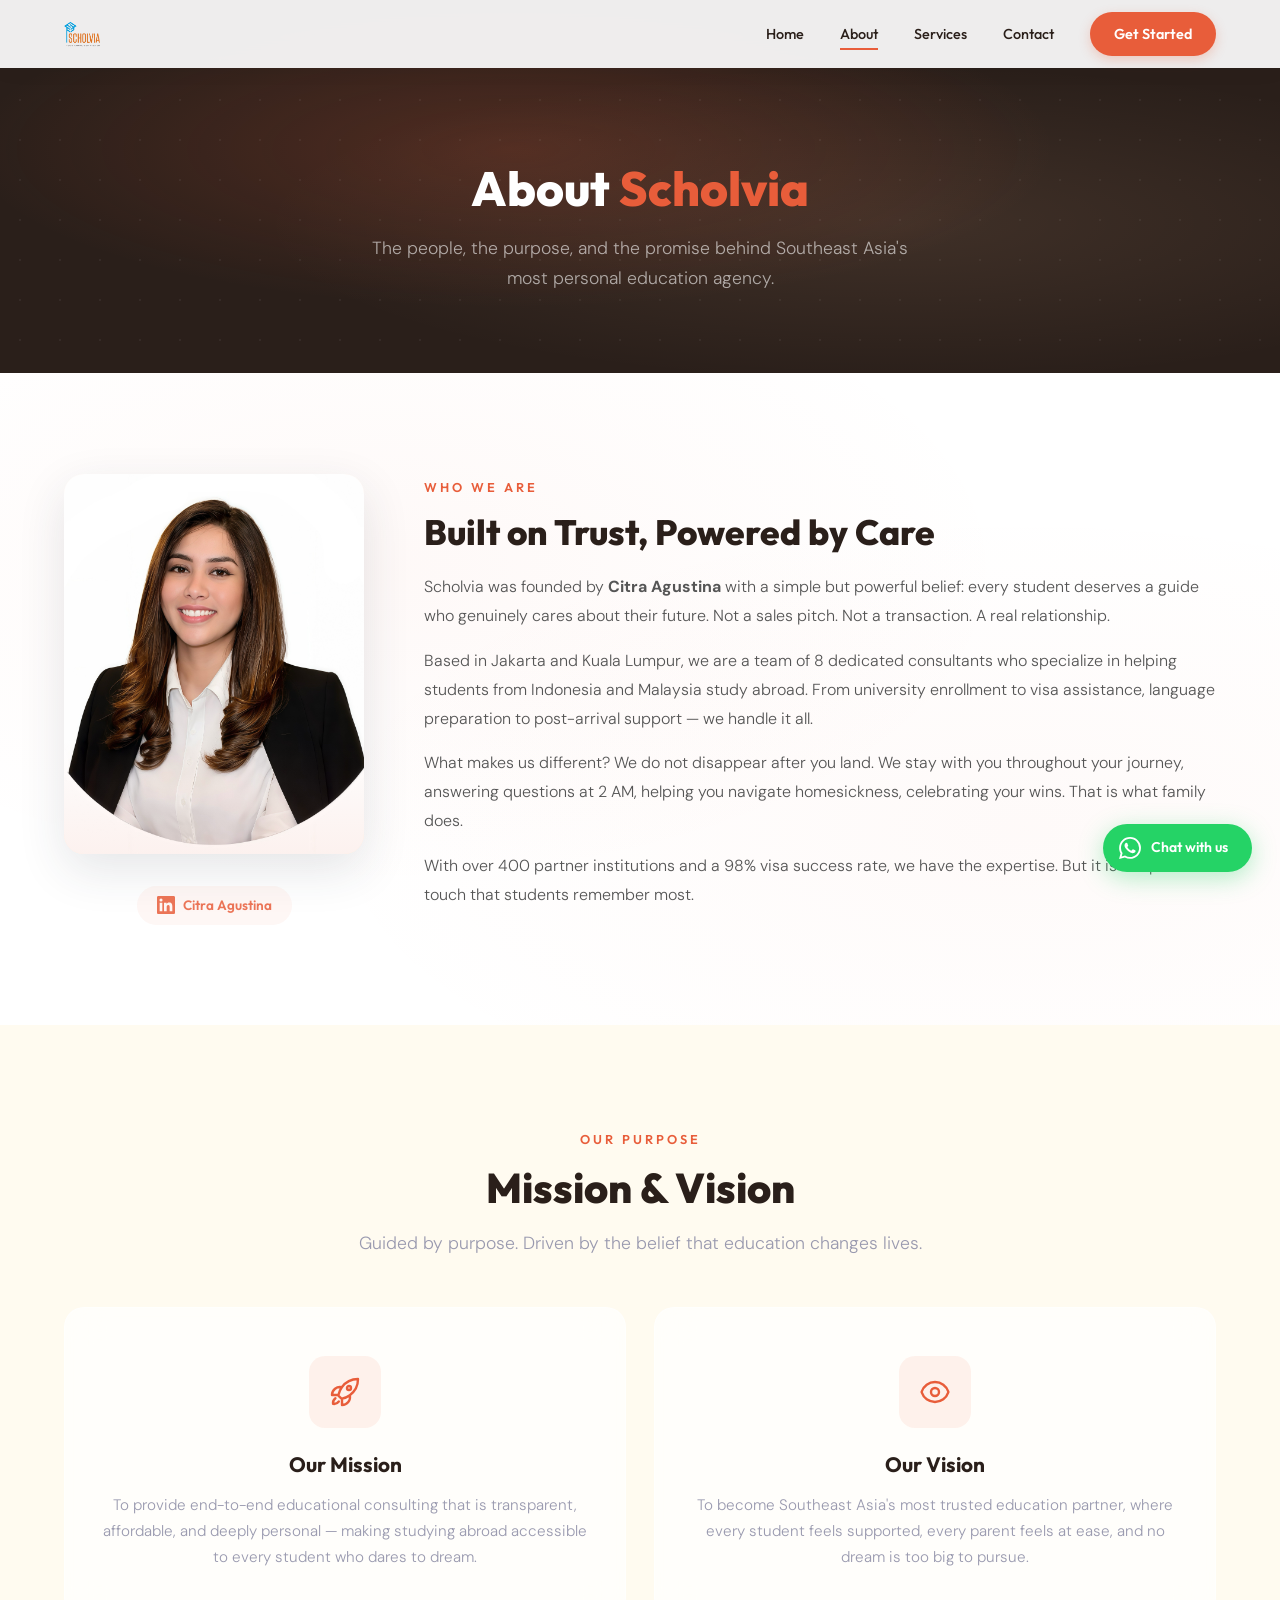
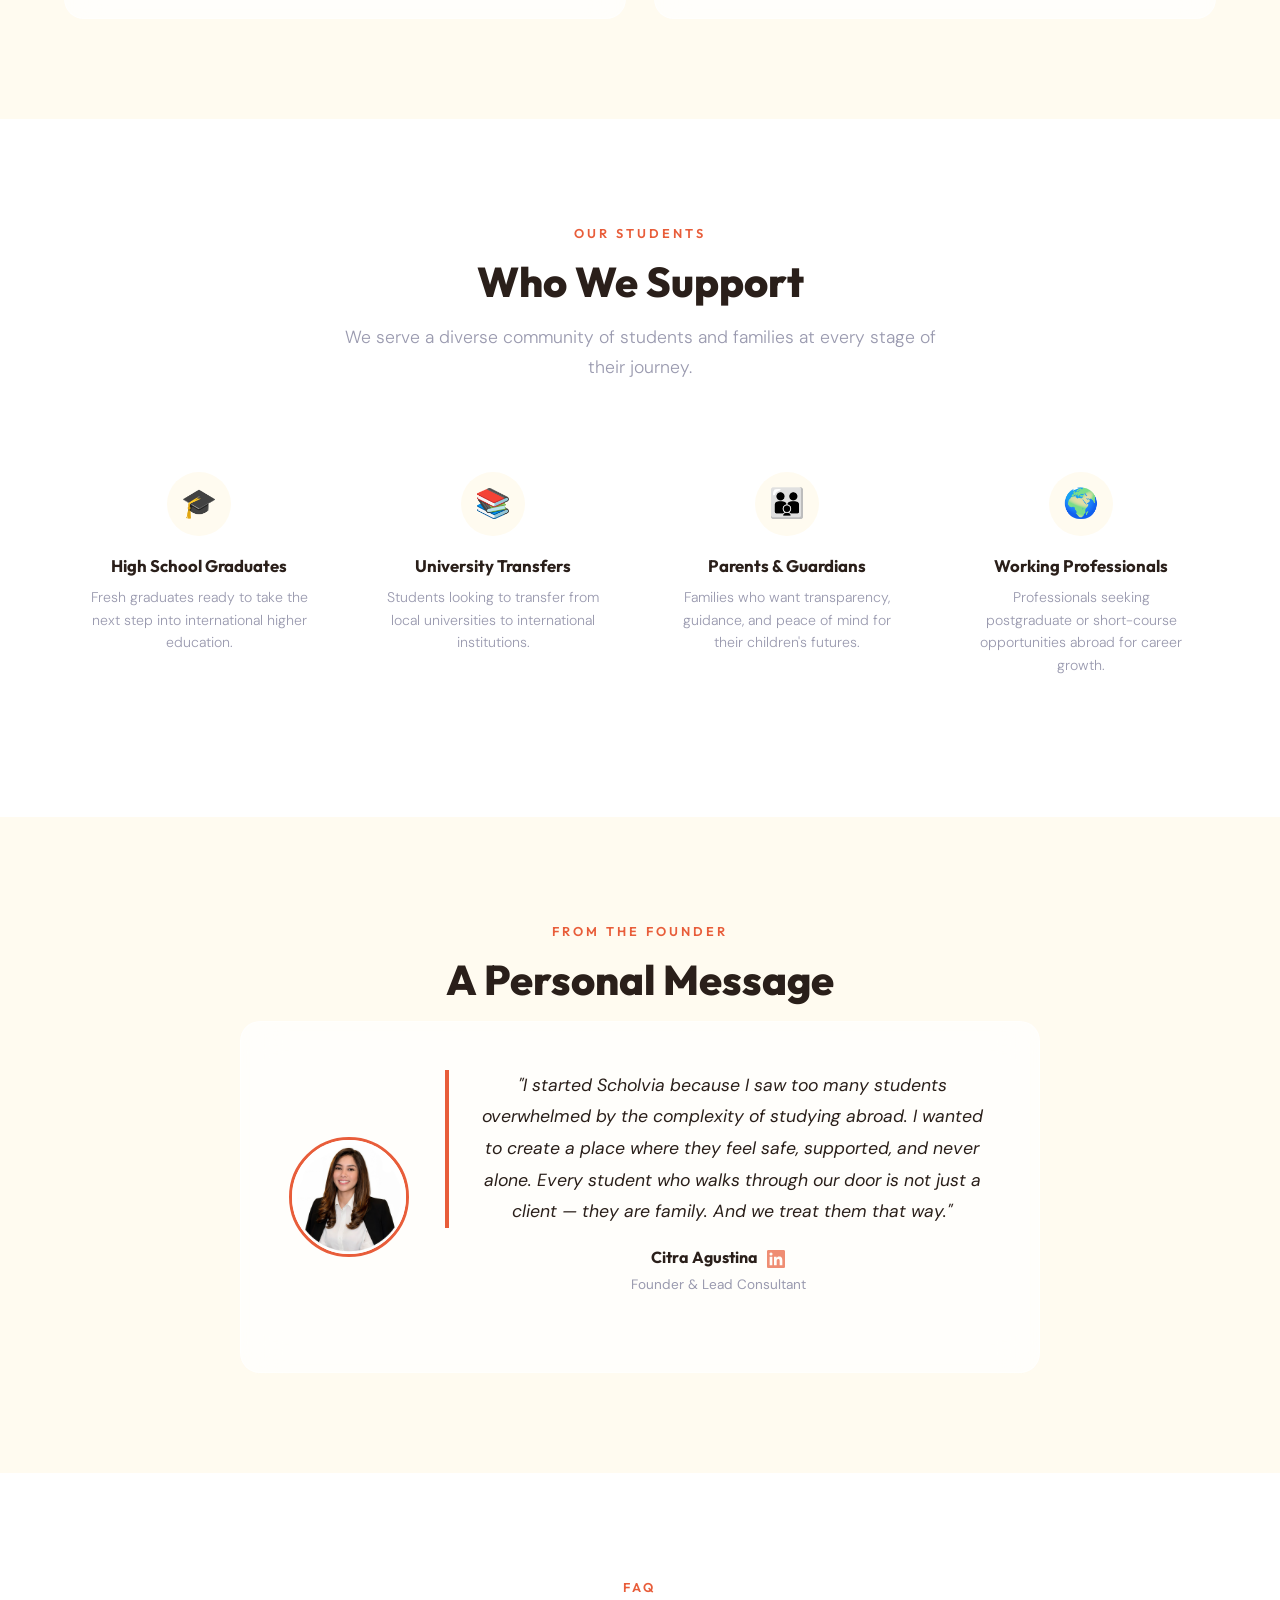
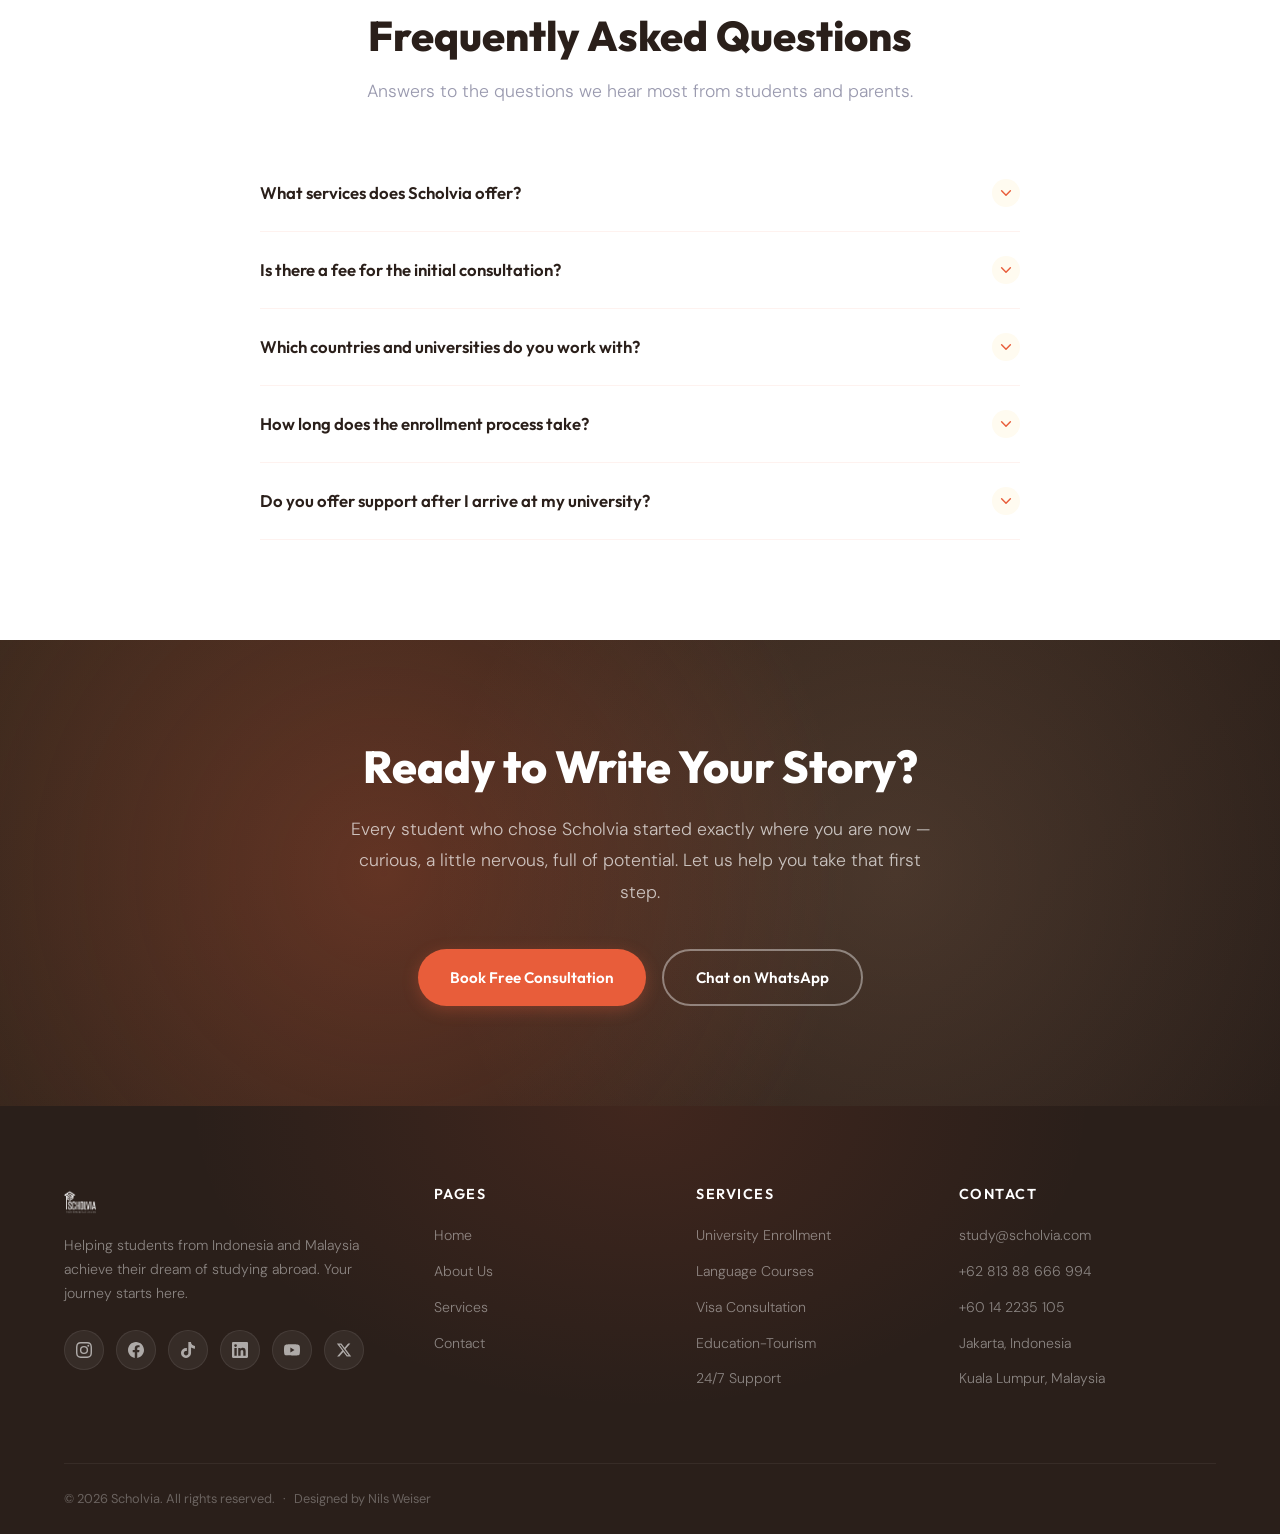
==== commit 6939fcc0: "Revert redesign — restore Nils' original design, keep headline change Reverts all luxury blue/orange" ====
--- a/preview-d/about.html
+++ b/preview-d/about.html
@@ -4,119 +4,383 @@
   <meta charset="UTF-8">
   <meta name="viewport" content="width=device-width, initial-scale=1.0">
   <title>About Us — Scholvia</title>
-  <meta name="description" content="Learn about Scholvia's mission, the team behind it, and why we're Indonesia's most trusted study abroad partner.">
-  <link rel="preconnect" href="https://fonts.googleapis.com">
-  <link rel="preconnect" href="https://fonts.gstatic.com" crossorigin>
-  <link href="https://fonts.googleapis.com/css2?family=Outfit:wght@300;400;500;600;700;800;900&family=DM+Sans:ital,opsz,wght@0,9..40,300;0,9..40,400;0,9..40,500;1,9..40,300&display=swap" rel="stylesheet">
+  <meta name="description" content="Learn about Scholvia's mission, vision, and the team behind Southeast Asia's most trusted education agency.">
   <link rel="stylesheet" href="assets/css/main.css">
   <link rel="icon" type="image/png" href="assets/img/logo-color.png">
+  <style>
+    /* About Page Specific Styles */
+    .about-intro {
+      padding: 100px 0;
+      background: var(--white);
+      position: relative;
+    }
+    .about-intro::before {
+      content: '';
+      position: absolute;
+      inset: 0;
+      background:
+        radial-gradient(at 30% 30%, rgba(232,93,58,0.04) 0%, transparent 50%),
+        radial-gradient(at 80% 70%, rgba(232,93,58,0.03) 0%, transparent 50%);
+      pointer-events: none;
+    }
+    .about-intro-grid {
+      display: grid;
+      grid-template-columns: 300px 1fr;
+      gap: 60px;
+      align-items: center;
+      position: relative;
+    }
+    .about-photo-col {
+      display: flex;
+      flex-direction: column;
+      align-items: center;
+      gap: 16px;
+    }
+    .about-photo-wrapper {
+      position: relative;
+      width: 300px;
+      height: 380px;
+      border-radius: var(--radius-lg);
+      overflow: hidden;
+      background: linear-gradient(160deg, #FFF5F0 0%, #FFE8D6 100%);
+      box-shadow: var(--shadow-lg);
+    }
+    .about-photo {
+      width: 100%;
+      height: 100%;
+      object-fit: cover;
+      object-position: top center;
+      display: block;
+    }
+    .about-photo-wrapper::before {
+      content: '';
+      position: absolute;
+      bottom: 0;
+      left: 0;
+      right: 0;
+      height: 30%;
+      background: linear-gradient(to top, rgba(232,93,58,0.08), transparent);
+      z-index: 1;
+      pointer-events: none;
+    }
+    .photo-linkedin {
+      display: inline-flex;
+      align-items: center;
+      gap: 8px;
+      padding: 8px 20px;
+      border-radius: var(--radius-full);
+      background: rgba(232,93,58,0.06);
+      font-family: var(--font-heading);
+      font-size: 0.85rem;
+      font-weight: 600;
+      color: var(--royal-blue);
+      transition: var(--transition);
+    }
+    .photo-linkedin svg {
+      fill: var(--royal-blue);
+    }
+    .photo-linkedin:hover {
+      background: rgba(232,93,58,0.12);
+      transform: translateY(-2px);
+    }
+    .about-text h2 {
+      font-size: 2.2rem;
+      font-weight: 800;
+      margin-bottom: 20px;
+    }
+    .about-text p {
+      font-size: 1rem;
+      color: #555;
+      line-height: 1.8;
+      margin-bottom: 16px;
+      font-weight: 300;
+    }
+
+    /* Mission & Vision */
+    .mission-section {
+      padding: 100px 0;
+      background: var(--lavender-white);
+      position: relative;
+    }
+    .mission-grid {
+      display: grid;
+      grid-template-columns: 1fr 1fr;
+      gap: 28px;
+    }
+    .mission-card {
+      padding: 48px 36px;
+      text-align: center;
+    }
+    .mission-icon {
+      width: 72px;
+      height: 72px;
+      margin: 0 auto 24px;
+      background: rgba(232,93,58,0.08);
+      border-radius: var(--radius-md);
+      display: flex;
+      align-items: center;
+      justify-content: center;
+    }
+    .mission-icon svg {
+      width: 32px;
+      height: 32px;
+      color: var(--royal-blue);
+    }
+    .mission-card h3 {
+      font-size: 1.3rem;
+      font-weight: 700;
+      margin-bottom: 16px;
+    }
+    .mission-card p {
+      font-size: 0.95rem;
+      color: var(--light-gray);
+      line-height: 1.7;
+      font-weight: 300;
+    }
+
+    /* Who We Support */
+    .support-section {
+      padding: 100px 0;
+      background: var(--white);
+    }
+    .support-grid {
+      display: grid;
+      grid-template-columns: repeat(4, 1fr);
+      gap: 24px;
+    }
+    .support-card {
+      text-align: center;
+      padding: 40px 24px;
+    }
+    .support-card-icon {
+      width: 64px;
+      height: 64px;
+      margin: 0 auto 20px;
+      background: var(--lavender-white);
+      border-radius: 50%;
+      display: flex;
+      align-items: center;
+      justify-content: center;
+      font-size: 1.8rem;
+    }
+    .support-card h3 {
+      font-size: 1.05rem;
+      font-weight: 700;
+      margin-bottom: 10px;
+    }
+    .support-card p {
+      font-size: 0.88rem;
+      color: var(--light-gray);
+      line-height: 1.6;
+      font-weight: 300;
+    }
+
+    /* Founder Message */
+    .founder-section {
+      padding: 100px 0;
+      background: var(--lavender-white);
+      position: relative;
+    }
+    .founder-card {
+      max-width: 800px;
+      margin: 0 auto;
+      padding: 48px;
+      display: flex;
+      gap: 36px;
+      align-items: center;
+    }
+    .founder-card img {
+      width: 120px;
+      height: 120px;
+      border-radius: 50%;
+      object-fit: cover;
+      border: 3px solid var(--royal-blue);
+      flex-shrink: 0;
+    }
+    .founder-card blockquote {
+      font-size: 1.1rem;
+      line-height: 1.8;
+      color: var(--deep-indigo);
+      font-style: italic;
+      font-weight: 400;
+      border-left: 4px solid var(--royal-blue);
+      padding-left: 24px;
+      margin-bottom: 16px;
+    }
+    .founder-card .guide-name {
+      font-family: var(--font-heading);
+      font-size: 1rem;
+      font-weight: 700;
+    }
+    .founder-card .guide-role {
+      font-size: 0.85rem;
+      color: var(--light-gray);
+    }
+
+    /* FAQ */
+    .faq-section {
+      padding: 100px 0;
+      background: var(--white);
+    }
+    .faq-list {
+      max-width: 760px;
+      margin: 0 auto;
+    }
+    .faq-item {
+      border-bottom: 1px solid rgba(232,93,58,0.08);
+    }
+    .faq-question {
+      width: 100%;
+      text-align: left;
+      padding: 24px 0;
+      font-family: var(--font-heading);
+      font-size: 1.05rem;
+      font-weight: 600;
+      color: var(--deep-indigo);
+      display: flex;
+      justify-content: space-between;
+      align-items: center;
+      cursor: pointer;
+      transition: var(--transition);
+    }
+    .faq-question:hover { color: var(--royal-blue); }
+    .faq-question .faq-icon {
+      width: 28px;
+      height: 28px;
+      border-radius: 50%;
+      background: var(--lavender-white);
+      display: flex;
+      align-items: center;
+      justify-content: center;
+      flex-shrink: 0;
+      transition: var(--transition);
+    }
+    .faq-question .faq-icon svg {
+      width: 14px;
+      height: 14px;
+      color: var(--royal-blue);
+      transition: var(--transition);
+    }
+    .faq-item.active .faq-icon { background: var(--royal-blue); }
+    .faq-item.active .faq-icon svg { color: var(--white); transform: rotate(180deg); }
+    .faq-answer {
+      max-height: 0;
+      overflow: hidden;
+      transition: max-height 0.4s ease;
+    }
+    .faq-answer p {
+      padding: 0 0 24px;
+      font-size: 0.95rem;
+      color: #555;
+      line-height: 1.8;
+      font-weight: 300;
+    }
+
+    @media (max-width: 768px) {
+      .about-intro-grid { grid-template-columns: 1fr; text-align: center; }
+      .about-photo-col { margin: 0 auto; }
+      .about-photo-wrapper { width: 220px; height: 280px; }
+      .about-photo { width: 100%; height: 100%; }
+      .mission-grid { grid-template-columns: 1fr; }
+      .support-grid { grid-template-columns: 1fr 1fr; }
+      .founder-card { flex-direction: column; text-align: center; }
+      .founder-card blockquote { text-align: left; }
+    }
+    @media (max-width: 480px) {
+      .support-grid { grid-template-columns: 1fr; }
+      .founder-card { padding: 28px; }
+    }
+  </style>
 </head>
 <body class="inner-page">
 
+  <!-- Scroll Progress -->
   <div class="scroll-progress"></div>
 
-  <header class="navbar" id="navbar">
+  <!-- Navigation -->
+  <nav class="navbar">
     <div class="nav-inner">
       <a href="index.html" class="nav-logo">
         <img src="assets/img/logo-white.png" alt="Scholvia" class="logo-white">
         <img src="assets/img/logo-color.png" alt="Scholvia" class="logo-color">
       </a>
-      <nav class="nav-links">
+      <div class="nav-toggle">
+        <span></span>
+        <span></span>
+        <span></span>
+      </div>
+      <div class="nav-links">
         <a href="index.html">Home</a>
         <a href="about.html" class="active">About</a>
         <a href="services.html">Services</a>
-        <a href="destinations.html">Destinations</a>
         <a href="contact.html">Contact</a>
-      </nav>
-      <div style="display:flex;align-items:center;gap:12px;">
-        <a href="contact.html" class="btn-nav-cta">Free Consultation</a>
-        <button class="nav-hamburger" id="hamburger" aria-label="Toggle menu" aria-expanded="false">
-          <span></span><span></span><span></span>
-        </button>
-      </div>
-    </div>
-  </header>
-
-  <div class="mobile-nav" id="mobile-nav">
-    <ul>
-      <li><a href="index.html">Home</a></li>
-      <li><a href="about.html">About</a></li>
-      <li><a href="services.html">Services</a></li>
-      <li><a href="destinations.html">Destinations</a></li>
-      <li><a href="contact.html">Contact</a></li>
-      <li><a href="contact.html" class="mobile-cta">Free Consultation</a></li>
-    </ul>
-  </div>
-
-  <!-- PAGE HERO -->
+        <a href="contact.html" class="nav-cta">Get Started</a>
+      </div>
+    </div>
+  </nav>
+
+  <!-- Page Hero -->
   <section class="page-hero">
     <div class="container">
-      <div class="breadcrumb">
-        <a href="index.html">Home</a>
-        <span class="breadcrumb-sep">/</span>
-        <span>About</span>
-      </div>
-      <h1>About <span class="accent">Scholvia</span></h1>
-      <p>The people, the purpose, and the promise behind Indonesia's most personal study abroad agency.</p>
-    </div>
-  </section>
-
-  <!-- WHO WE ARE -->
-  <section class="section section-white">
+      <h1>About <span class="text-gradient">Scholvia</span></h1>
+      <p>The people, the purpose, and the promise behind Southeast Asia's most personal education agency.</p>
+    </div>
+  </section>
+
+  <!-- ========== WHO WE ARE ========== -->
+  <section class="about-intro">
     <div class="container">
-      <div class="about-grid">
-        <div class="reveal-left">
-          <div class="about-photo-frame">
-            <img src="assets/img/citra.png" alt="Citra Agustina — Founder of Scholvia">
-          </div>
-          <div class="about-photo-caption">
-            <a href="https://www.linkedin.com/in/citragustina/" target="_blank" rel="noopener" class="linkedin-link">
-              <svg viewBox="0 0 24 24"><path d="M20.447 20.452h-3.554v-5.569c0-1.328-.027-3.037-1.852-3.037-1.853 0-2.136 1.445-2.136 2.939v5.667H9.351V9h3.414v1.561h.046c.477-.9 1.637-1.85 3.37-1.85 3.601 0 4.267 2.37 4.267 5.455v6.286zM5.337 7.433a2.062 2.062 0 01-2.063-2.065 2.064 2.064 0 112.063 2.065zm1.782 13.019H3.555V9h3.564v11.452zM22.225 0H1.771C.792 0 0 .774 0 1.729v20.542C0 23.227.792 24 1.771 24h20.451C23.2 24 24 23.227 24 22.271V1.729C24 .774 23.2 0 22.222 0h.003z"/></svg>
-              Citra Agustina on LinkedIn
-            </a>
-          </div>
+      <div class="about-intro-grid">
+        <div class="about-photo-col reveal-left">
+          <div class="about-photo-wrapper">
+            <img src="assets/img/citra.png" alt="Citra Agustina — Founder of Scholvia" class="about-photo">
+          </div>
+          <a href="https://www.linkedin.com/in/citragustina/" target="_blank" rel="noopener" class="linkedin-link photo-linkedin">
+            <svg viewBox="0 0 24 24" width="18" height="18"><path d="M20.447 20.452h-3.554v-5.569c0-1.328-.027-3.037-1.852-3.037-1.853 0-2.136 1.445-2.136 2.939v5.667H9.351V9h3.414v1.561h.046c.477-.9 1.637-1.85 3.37-1.85 3.601 0 4.267 2.37 4.267 5.455v6.286zM5.337 7.433a2.062 2.062 0 01-2.063-2.065 2.064 2.064 0 112.063 2.065zm1.782 13.019H3.555V9h3.564v11.452zM22.225 0H1.771C.792 0 0 .774 0 1.729v20.542C0 23.227.792 24 1.771 24h20.451C23.2 24 24 23.227 24 22.271V1.729C24 .774 23.2 0 22.222 0h.003z"/></svg>
+            <span>Citra Agustina</span>
+          </a>
         </div>
         <div class="about-text reveal-right">
           <span class="section-label">Who We Are</span>
-          <h2>Built on Trust,<br>Powered by Care</h2>
+          <h2>Built on Trust, Powered by Care</h2>
           <p>Scholvia was founded by <strong>Citra Agustina</strong> with a simple but powerful belief: every student deserves a guide who genuinely cares about their future. Not a sales pitch. Not a transaction. A real relationship.</p>
-          <p>We specialize in helping Indonesian students (aged 17+) navigate the journey of studying abroad. From university enrollment to visa assistance, language preparation to post-arrival support — we handle it all so you don't have to figure it out alone.</p>
-          <p>What makes us different? We do not disappear after you land. We stay with you throughout your studies, answering questions at 2 AM, helping you navigate homesickness, celebrating your wins. That is what family does.</p>
-          <p>Currently focused on Malaysia, with expanding pathways to Germany and Turkey — we are building the most comprehensive Indonesian study abroad support network in Southeast Asia.</p>
-        </div>
-      </div>
-    </div>
-  </section>
-
-  <!-- MISSION & VISION -->
-  <section class="section section-off">
+          <p>Based in Jakarta and Kuala Lumpur, we are a team of 8 dedicated consultants who specialize in helping students from Indonesia and Malaysia study abroad. From university enrollment to visa assistance, language preparation to post-arrival support — we handle it all.</p>
+          <p>What makes us different? We do not disappear after you land. We stay with you throughout your journey, answering questions at 2 AM, helping you navigate homesickness, celebrating your wins. That is what family does.</p>
+          <p>With over 400 partner institutions and a 98% visa success rate, we have the expertise. But it is the personal touch that students remember most.</p>
+        </div>
+      </div>
+    </div>
+  </section>
+
+  <!-- ========== MISSION & VISION ========== -->
+  <section class="mission-section">
     <div class="container text-center">
       <div class="reveal">
         <span class="section-label">Our Purpose</span>
         <h2 class="section-title">Mission &amp; Vision</h2>
-        <p class="section-subtitle">Guided by purpose. Driven by the belief that education transforms lives.</p>
+        <p class="section-subtitle">Guided by purpose. Driven by the belief that education changes lives.</p>
       </div>
       <div class="mission-grid">
-        <div class="mission-card reveal">
+        <div class="glass-card mission-card reveal">
           <div class="mission-icon">
-            <svg fill="none" viewBox="0 0 24 24" stroke-width="1.8" stroke="currentColor"><path stroke-linecap="round" stroke-linejoin="round" d="M15.59 14.37a6 6 0 01-5.84 7.38v-4.8m5.84-2.58a14.98 14.98 0 006.16-12.12A14.98 14.98 0 009.631 8.41m5.96 5.96a14.926 14.926 0 01-5.841 2.58m-.119-8.54a6 6 0 00-7.381 5.84h4.8m2.581-5.84a14.927 14.927 0 00-2.58 5.84m2.699 2.7c-.103.021-.207.041-.311.06a15.09 15.09 0 01-2.448-2.448 14.9 14.9 0 01.06-.312m-2.24 2.39a4.493 4.493 0 00-1.757 4.306 4.493 4.493 0 004.306-1.758M16.5 9a1.5 1.5 0 11-3 0 1.5 1.5 0 013 0z"/></svg>
+            <svg xmlns="http://www.w3.org/2000/svg" fill="none" viewBox="0 0 24 24" stroke-width="1.8" stroke="currentColor"><path stroke-linecap="round" stroke-linejoin="round" d="M15.59 14.37a6 6 0 01-5.84 7.38v-4.8m5.84-2.58a14.98 14.98 0 006.16-12.12A14.98 14.98 0 009.631 8.41m5.96 5.96a14.926 14.926 0 01-5.841 2.58m-.119-8.54a6 6 0 00-7.381 5.84h4.8m2.581-5.84a14.927 14.927 0 00-2.58 5.84m2.699 2.7c-.103.021-.207.041-.311.06a15.09 15.09 0 01-2.448-2.448 14.9 14.9 0 01.06-.312m-2.24 2.39a4.493 4.493 0 00-1.757 4.306 4.493 4.493 0 004.306-1.758M16.5 9a1.5 1.5 0 11-3 0 1.5 1.5 0 013 0z"/></svg>
           </div>
           <h3>Our Mission</h3>
-          <p>To provide end-to-end educational consulting that is transparent, affordable, and deeply personal — making studying abroad accessible to every Indonesian student who dares to dream.</p>
-        </div>
-        <div class="mission-card reveal" style="transition-delay:0.1s">
+          <p>To provide end-to-end educational consulting that is transparent, affordable, and deeply personal — making studying abroad accessible to every student who dares to dream.</p>
+        </div>
+        <div class="glass-card mission-card reveal" style="transition-delay: 0.1s;">
           <div class="mission-icon">
-            <svg fill="none" viewBox="0 0 24 24" stroke-width="1.8" stroke="currentColor"><path stroke-linecap="round" stroke-linejoin="round" d="M2.036 12.322a1.012 1.012 0 010-.639C3.423 7.51 7.36 4.5 12 4.5c4.638 0 8.573 3.007 9.963 7.178.07.207.07.431 0 .639C20.577 16.49 16.64 19.5 12 19.5c-4.638 0-8.573-3.007-9.963-7.178z"/><path stroke-linecap="round" stroke-linejoin="round" d="M15 12a3 3 0 11-6 0 3 3 0 016 0z"/></svg>
+            <svg xmlns="http://www.w3.org/2000/svg" fill="none" viewBox="0 0 24 24" stroke-width="1.8" stroke="currentColor"><path stroke-linecap="round" stroke-linejoin="round" d="M2.036 12.322a1.012 1.012 0 010-.639C3.423 7.51 7.36 4.5 12 4.5c4.638 0 8.573 3.007 9.963 7.178.07.207.07.431 0 .639C20.577 16.49 16.64 19.5 12 19.5c-4.638 0-8.573-3.007-9.963-7.178z"/><path stroke-linecap="round" stroke-linejoin="round" d="M15 12a3 3 0 11-6 0 3 3 0 016 0z"/></svg>
           </div>
           <h3>Our Vision</h3>
-          <p>To become Southeast Asia's most trusted education partner — where every student feels supported, every parent feels at ease, and no dream is too big to pursue.</p>
-        </div>
-      </div>
-    </div>
-  </section>
-
-  <!-- WHO WE SUPPORT -->
-  <section class="section section-white">
+          <p>To become Southeast Asia's most trusted education partner, where every student feels supported, every parent feels at ease, and no dream is too big to pursue.</p>
+        </div>
+      </div>
+    </div>
+  </section>
+
+  <!-- ========== WHO WE SUPPORT ========== -->
+  <section class="support-section">
     <div class="container text-center">
       <div class="reveal">
         <span class="section-label">Our Students</span>
@@ -124,52 +388,50 @@
         <p class="section-subtitle">We serve a diverse community of students and families at every stage of their journey.</p>
       </div>
       <div class="support-grid">
-        <div class="support-card reveal">
-          <div class="support-emoji">🎓</div>
+        <div class="glass-card support-card reveal">
+          <div class="support-card-icon">&#127891;</div>
           <h3>High School Graduates</h3>
-          <p>Fresh graduates (SMA/SMK) ready to take their next step into international higher education.</p>
-        </div>
-        <div class="support-card reveal" style="transition-delay:0.08s">
-          <div class="support-emoji">📚</div>
+          <p>Fresh graduates ready to take the next step into international higher education.</p>
+        </div>
+        <div class="glass-card support-card reveal" style="transition-delay: 0.1s;">
+          <div class="support-card-icon">&#128218;</div>
           <h3>University Transfers</h3>
-          <p>Students looking to transfer from local universities to international institutions mid-program.</p>
-        </div>
-        <div class="support-card reveal" style="transition-delay:0.16s">
-          <div class="support-emoji">👨‍👩‍👧</div>
+          <p>Students looking to transfer from local universities to international institutions.</p>
+        </div>
+        <div class="glass-card support-card reveal" style="transition-delay: 0.2s;">
+          <div class="support-card-icon">&#128106;</div>
           <h3>Parents &amp; Guardians</h3>
-          <p>Families who want full transparency, guidance, and peace of mind for their children's futures.</p>
-        </div>
-        <div class="support-card reveal" style="transition-delay:0.24s">
-          <div class="support-emoji">🌍</div>
+          <p>Families who want transparency, guidance, and peace of mind for their children's futures.</p>
+        </div>
+        <div class="glass-card support-card reveal" style="transition-delay: 0.3s;">
+          <div class="support-card-icon">&#127757;</div>
           <h3>Working Professionals</h3>
-          <p>Professionals seeking postgraduate or short-course opportunities abroad for career advancement.</p>
-        </div>
-      </div>
-    </div>
-  </section>
-
-  <!-- FOUNDER MESSAGE -->
-  <section class="section section-off">
+          <p>Professionals seeking postgraduate or short-course opportunities abroad for career growth.</p>
+        </div>
+      </div>
+    </div>
+  </section>
+
+  <!-- ========== FOUNDER MESSAGE ========== -->
+  <section class="founder-section">
     <div class="container text-center">
       <div class="reveal">
         <span class="section-label">From the Founder</span>
         <h2 class="section-title">A Personal Message</h2>
       </div>
-      <div class="founder-card reveal" style="margin-top:48px">
-        <div class="founder-avatar">
-          <img src="assets/img/citra.png" alt="Citra Agustina">
-        </div>
+      <div class="glass-card founder-card reveal">
+        <img src="assets/img/citra.png" alt="Citra Agustina">
         <div>
-          <p class="founder-quote">"I started Scholvia because I saw too many students overwhelmed by the complexity of studying abroad. I wanted to create a place where they feel safe, supported, and never alone. Every student who walks through our door is not just a client — they are family. And we treat them that way."</p>
-          <p class="founder-name">Citra Agustina</p>
-          <p class="founder-role">Founder &amp; Lead Consultant, Scholvia</p>
-        </div>
-      </div>
-    </div>
-  </section>
-
-  <!-- FAQ -->
-  <section class="section section-white">
+          <blockquote>"I started Scholvia because I saw too many students overwhelmed by the complexity of studying abroad. I wanted to create a place where they feel safe, supported, and never alone. Every student who walks through our door is not just a client — they are family. And we treat them that way."</blockquote>
+          <p class="guide-name">Citra Agustina <a href="https://www.linkedin.com/in/citragustina/" target="_blank" rel="noopener" class="linkedin-link" aria-label="Citra Agustina on LinkedIn"><svg viewBox="0 0 24 24" width="18" height="18" style="vertical-align: middle; margin-left: 6px; fill: #E85D3A;"><path d="M20.447 20.452h-3.554v-5.569c0-1.328-.027-3.037-1.852-3.037-1.853 0-2.136 1.445-2.136 2.939v5.667H9.351V9h3.414v1.561h.046c.477-.9 1.637-1.85 3.37-1.85 3.601 0 4.267 2.37 4.267 5.455v6.286zM5.337 7.433a2.062 2.062 0 01-2.063-2.065 2.064 2.064 0 112.063 2.065zm1.782 13.019H3.555V9h3.564v11.452zM22.225 0H1.771C.792 0 0 .774 0 1.729v20.542C0 23.227.792 24 1.771 24h20.451C23.2 24 24 23.227 24 22.271V1.729C24 .774 23.2 0 22.222 0h.003z"/></svg></a></p>
+          <p class="guide-role">Founder &amp; Lead Consultant</p>
+        </div>
+      </div>
+    </div>
+  </section>
+
+  <!-- ========== FAQ ========== -->
+  <section class="faq-section">
     <div class="container text-center">
       <div class="reveal">
         <span class="section-label">FAQ</span>
@@ -180,91 +442,114 @@
         <div class="faq-item reveal">
           <button class="faq-question">
             What services does Scholvia offer?
-            <span class="faq-icon"><svg fill="none" viewBox="0 0 24 24" stroke-width="2.5" stroke="currentColor"><path stroke-linecap="round" stroke-linejoin="round" d="M19.5 8.25l-7.5 7.5-7.5-7.5"/></svg></span>
+            <span class="faq-icon"><svg xmlns="http://www.w3.org/2000/svg" fill="none" viewBox="0 0 24 24" stroke-width="2.5" stroke="currentColor"><path stroke-linecap="round" stroke-linejoin="round" d="M19.5 8.25l-7.5 7.5-7.5-7.5"/></svg></span>
           </button>
-          <div class="faq-answer"><p>Scholvia offers comprehensive education consulting: university enrollment assistance, language test preparation (IELTS, TOEFL, SAT), visa consultation, education-tourism programs, and 24/7 student support. We guide you from choosing the right university to settling in after arrival.</p></div>
+          <div class="faq-answer">
+            <p>Scholvia offers comprehensive education consulting services including university enrollment assistance, language course and test preparation (IELTS, TOEFL, SAT), visa consultation and study abroad support, education-tourism programs, and 24/7 student support services. We guide you through every step from choosing the right university to settling in after arrival.</p>
+          </div>
         </div>
         <div class="faq-item reveal">
           <button class="faq-question">
-            Is the initial consultation free?
-            <span class="faq-icon"><svg fill="none" viewBox="0 0 24 24" stroke-width="2.5" stroke="currentColor"><path stroke-linecap="round" stroke-linejoin="round" d="M19.5 8.25l-7.5 7.5-7.5-7.5"/></svg></span>
+            Is there a fee for the initial consultation?
+            <span class="faq-icon"><svg xmlns="http://www.w3.org/2000/svg" fill="none" viewBox="0 0 24 24" stroke-width="2.5" stroke="currentColor"><path stroke-linecap="round" stroke-linejoin="round" d="M19.5 8.25l-7.5 7.5-7.5-7.5"/></svg></span>
           </button>
-          <div class="faq-answer"><p>Yes, your initial consultation is completely free. We believe every student deserves the chance to explore their options without financial pressure. During this session, we'll discuss your goals, assess your options, and create a personalized plan — at no cost to you.</p></div>
+          <div class="faq-answer">
+            <p>No! Your initial consultation with Scholvia is completely free. We believe every student deserves the chance to explore their options without financial pressure. During this session, we will discuss your goals, assess your options, and create a personalized plan — all at no cost to you.</p>
+          </div>
         </div>
         <div class="faq-item reveal">
           <button class="faq-question">
             Which countries and universities do you work with?
-            <span class="faq-icon"><svg fill="none" viewBox="0 0 24 24" stroke-width="2.5" stroke="currentColor"><path stroke-linecap="round" stroke-linejoin="round" d="M19.5 8.25l-7.5 7.5-7.5-7.5"/></svg></span>
+            <span class="faq-icon"><svg xmlns="http://www.w3.org/2000/svg" fill="none" viewBox="0 0 24 24" stroke-width="2.5" stroke="currentColor"><path stroke-linecap="round" stroke-linejoin="round" d="M19.5 8.25l-7.5 7.5-7.5-7.5"/></svg></span>
           </button>
-          <div class="faq-answer"><p>We currently focus on Malaysia (our primary destination), with expanding pathways to Germany and Turkey. In Malaysia, we partner with both public universities (UiTM, UTM, UPM) and private institutions (Sunway, APU, IMU). Germany and Turkey programs are growing rapidly.</p></div>
+          <div class="faq-answer">
+            <p>Scholvia partners with over 400 institutions across Malaysia, Australia, the UK, Canada, and other popular study destinations. We work with both public and private universities, colleges, and language schools to find the best fit for your academic goals, budget, and personal preferences.</p>
+          </div>
         </div>
         <div class="faq-item reveal">
           <button class="faq-question">
             How long does the enrollment process take?
-            <span class="faq-icon"><svg fill="none" viewBox="0 0 24 24" stroke-width="2.5" stroke="currentColor"><path stroke-linecap="round" stroke-linejoin="round" d="M19.5 8.25l-7.5 7.5-7.5-7.5"/></svg></span>
+            <span class="faq-icon"><svg xmlns="http://www.w3.org/2000/svg" fill="none" viewBox="0 0 24 24" stroke-width="2.5" stroke="currentColor"><path stroke-linecap="round" stroke-linejoin="round" d="M19.5 8.25l-7.5 7.5-7.5-7.5"/></svg></span>
           </button>
-          <div class="faq-answer"><p>The typical enrollment process takes 3–4 weeks from start to finish, depending on the university and program. Visa processing time varies by country but we keep you informed every step of the way.</p></div>
+          <div class="faq-answer">
+            <p>The typical enrollment process takes 3 to 4 weeks from start to finish, depending on the university and program. This includes document preparation, application submission, and offer letter processing. Visa processing time varies by country but we keep you informed every step of the way.</p>
+          </div>
         </div>
         <div class="faq-item reveal">
           <button class="faq-question">
-            Do you offer support after I arrive at university?
-            <span class="faq-icon"><svg fill="none" viewBox="0 0 24 24" stroke-width="2.5" stroke="currentColor"><path stroke-linecap="round" stroke-linejoin="round" d="M19.5 8.25l-7.5 7.5-7.5-7.5"/></svg></span>
+            Do you offer support after I arrive at my university?
+            <span class="faq-icon"><svg xmlns="http://www.w3.org/2000/svg" fill="none" viewBox="0 0 24 24" stroke-width="2.5" stroke="currentColor"><path stroke-linecap="round" stroke-linejoin="round" d="M19.5 8.25l-7.5 7.5-7.5-7.5"/></svg></span>
           </button>
-          <div class="faq-answer"><p>Absolutely. Post-arrival support is free for all Scholvia students. We help with housing arrangements, orientation guidance, and ongoing academic and personal support. Our 24/7 helpline means you can reach us any time — even at 2 AM when you're feeling homesick.</p></div>
-        </div>
-      </div>
-    </div>
-  </section>
-
-  <!-- CTA -->
+          <div class="faq-answer">
+            <p>Absolutely! Post-arrival support is free for all Scholvia students. We help with airport pickup coordination, housing arrangements, orientation guidance, and ongoing academic and personal support. Our 24/7 helpline means you can reach us any time — even at 2 AM when you are feeling homesick.</p>
+          </div>
+        </div>
+      </div>
+    </div>
+  </section>
+
+  <!-- ========== CTA ========== -->
   <section class="cta-section">
     <div class="container reveal">
       <h2>Ready to Write Your Story?</h2>
-      <p>Every student who chose Scholvia started exactly where you are now. Let us help you take the first step.</p>
+      <p>Every student who chose Scholvia started exactly where you are now — curious, a little nervous, full of potential. Let us help you take that first step.</p>
       <div class="cta-buttons">
-        <a href="contact.html" class="btn btn-orange">Book Free Consultation</a>
-        <a href="https://wa.me/6281388666994" target="_blank" rel="noopener" class="btn btn-outline-white">Chat on WhatsApp</a>
-      </div>
-    </div>
-  </section>
-
+        <a href="contact.html" class="btn btn-primary">Book Free Consultation</a>
+        <a href="https://wa.me/6281388666994" target="_blank" rel="noopener" class="btn btn-outline">Chat on WhatsApp</a>
+      </div>
+    </div>
+  </section>
+
+  <!-- ========== FOOTER ========== -->
   <footer class="footer">
     <div class="container">
       <div class="footer-grid">
         <div class="footer-brand">
           <img src="assets/img/logo-white.png" alt="Scholvia">
-          <p>Guiding Indonesian students to their dream universities in Malaysia, Germany, and Turkey — with care, clarity, and zero hidden fees.</p>
+          <p>Helping students from Indonesia and Malaysia achieve their dream of studying abroad. Your journey starts here.</p>
           <div class="footer-socials">
-            <a href="https://instagram.com/scholviaofficial" target="_blank" rel="noopener" aria-label="Instagram"><svg viewBox="0 0 24 24"><path d="M12 2.163c3.204 0 3.584.012 4.85.07 3.252.148 4.771 1.691 4.919 4.919.058 1.265.069 1.645.069 4.849 0 3.205-.012 3.584-.069 4.849-.149 3.225-1.664 4.771-4.919 4.919-1.266.058-1.644.07-4.85.07-3.204 0-3.584-.012-4.849-.07-3.26-.149-4.771-1.699-4.919-4.92-.058-1.265-.07-1.644-.07-4.849 0-3.204.013-3.583.07-4.849.149-3.227 1.664-4.771 4.919-4.919 1.266-.057 1.645-.069 4.849-.069zM12 0C8.741 0 8.333.014 7.053.072 2.695.272.273 2.69.073 7.052.014 8.333 0 8.741 0 12c0 3.259.014 3.668.072 4.948.2 4.358 2.618 6.78 6.98 6.98C8.333 23.986 8.741 24 12 24c3.259 0 3.668-.014 4.948-.072 4.354-.2 6.782-2.618 6.979-6.98.059-1.28.073-1.689.073-4.948 0-3.259-.014-3.667-.072-4.947-.196-4.354-2.617-6.78-6.979-6.98C15.668.014 15.259 0 12 0zm0 5.838a6.162 6.162 0 100 12.324 6.162 6.162 0 000-12.324zM12 16a4 4 0 110-8 4 4 0 010 8zm6.406-11.845a1.44 1.44 0 100 2.881 1.44 1.44 0 000-2.881z"/></svg></a>
-            <a href="https://facebook.com/share/1Yma7Hx8Kg/" target="_blank" rel="noopener" aria-label="Facebook"><svg viewBox="0 0 24 24"><path d="M24 12.073c0-6.627-5.373-12-12-12s-12 5.373-12 12c0 5.99 4.388 10.954 10.125 11.854v-8.385H7.078v-3.47h3.047V9.43c0-3.007 1.792-4.669 4.533-4.669 1.312 0 2.686.235 2.686.235v2.953H15.83c-1.491 0-1.956.925-1.956 1.874v2.25h3.328l-.532 3.47h-2.796v8.385C19.612 23.027 24 18.062 24 12.073z"/></svg></a>
-            <a href="https://tiktok.com/@scholviaofficial" target="_blank" rel="noopener" aria-label="TikTok"><svg viewBox="0 0 24 24"><path d="M12.525.02c1.31-.02 2.61-.01 3.91-.02.08 1.53.63 3.09 1.75 4.17 1.12 1.11 2.7 1.62 4.24 1.79v4.03c-1.44-.05-2.89-.35-4.2-.97-.57-.26-1.1-.59-1.62-.93-.01 2.92.01 5.84-.02 8.75-.08 1.4-.54 2.79-1.35 3.94-1.31 1.92-3.58 3.17-5.91 3.21-1.43.08-2.86-.31-4.08-1.03-2.02-1.19-3.44-3.37-3.65-5.71-.02-.5-.03-1-.01-1.49.18-1.9 1.12-3.72 2.58-4.96 1.66-1.44 3.98-2.13 6.15-1.72.02 1.48-.04 2.96-.04 4.44-.99-.32-2.15-.23-3.02.37-.63.41-1.11 1.04-1.36 1.75-.21.51-.15 1.07-.14 1.61.24 1.64 1.82 3.02 3.5 2.87 1.12-.01 2.19-.66 2.77-1.61.19-.33.4-.67.41-1.06.1-1.79.06-3.57.07-5.36.01-4.03-.01-8.05.02-12.07z"/></svg></a>
-            <a href="https://linkedin.com/company/scholvia/" target="_blank" rel="noopener" aria-label="LinkedIn"><svg viewBox="0 0 24 24"><path d="M20.447 20.452h-3.554v-5.569c0-1.328-.027-3.037-1.852-3.037-1.853 0-2.136 1.445-2.136 2.939v5.667H9.351V9h3.414v1.561h.046c.477-.9 1.637-1.85 3.37-1.85 3.601 0 4.267 2.37 4.267 5.455v6.286zM5.337 7.433a2.062 2.062 0 01-2.063-2.065 2.064 2.064 0 112.063 2.065zm1.782 13.019H3.555V9h3.564v11.452zM22.225 0H1.771C.792 0 0 .774 0 1.729v20.542C0 23.227.792 24 1.771 24h20.451C23.2 24 24 23.227 24 22.271V1.729C24 .774 23.2 0 22.222 0h.003z"/></svg></a>
-            <a href="https://youtube.com/@Scholvia" target="_blank" rel="noopener" aria-label="YouTube"><svg viewBox="0 0 24 24"><path d="M23.498 6.186a3.016 3.016 0 00-2.122-2.136C19.505 3.545 12 3.545 12 3.545s-7.505 0-9.377.505A3.017 3.017 0 00.502 6.186C0 8.07 0 12 0 12s0 3.93.502 5.814a3.016 3.016 0 002.122 2.136c1.871.505 9.376.505 9.376.505s7.505 0 9.377-.505a3.015 3.015 0 002.122-2.136C24 15.93 24 12 24 12s0-3.93-.502-5.814zM9.545 15.568V8.432L15.818 12l-6.273 3.568z"/></svg></a>
-            <a href="https://x.com/Scholvia" target="_blank" rel="noopener" aria-label="X"><svg viewBox="0 0 24 24"><path d="M18.244 2.25h3.308l-7.227 8.26 8.502 11.24H16.17l-5.214-6.817L4.99 21.75H1.68l7.73-8.835L1.254 2.25H8.08l4.713 6.231zm-1.161 17.52h1.833L7.084 4.126H5.117z"/></svg></a>
+            <a href="https://instagram.com/scholviaofficial" target="_blank" rel="noopener" aria-label="Instagram">
+              <svg viewBox="0 0 24 24"><path d="M12 2.163c3.204 0 3.584.012 4.85.07 3.252.148 4.771 1.691 4.919 4.919.058 1.265.069 1.645.069 4.849 0 3.205-.012 3.584-.069 4.849-.149 3.225-1.664 4.771-4.919 4.919-1.266.058-1.644.07-4.85.07-3.204 0-3.584-.012-4.849-.07-3.26-.149-4.771-1.699-4.919-4.92-.058-1.265-.07-1.644-.07-4.849 0-3.204.013-3.583.07-4.849.149-3.227 1.664-4.771 4.919-4.919 1.266-.057 1.645-.069 4.849-.069zM12 0C8.741 0 8.333.014 7.053.072 2.695.272.273 2.69.073 7.052.014 8.333 0 8.741 0 12c0 3.259.014 3.668.072 4.948.2 4.358 2.618 6.78 6.98 6.98C8.333 23.986 8.741 24 12 24c3.259 0 3.668-.014 4.948-.072 4.354-.2 6.782-2.618 6.979-6.98.059-1.28.073-1.689.073-4.948 0-3.259-.014-3.667-.072-4.947-.196-4.354-2.617-6.78-6.979-6.98C15.668.014 15.259 0 12 0zm0 5.838a6.162 6.162 0 100 12.324 6.162 6.162 0 000-12.324zM12 16a4 4 0 110-8 4 4 0 010 8zm6.406-11.845a1.44 1.44 0 100 2.881 1.44 1.44 0 000-2.881z"/></svg>
+            </a>
+            <a href="https://facebook.com/share/1Yma7Hx8Kg/" target="_blank" rel="noopener" aria-label="Facebook">
+              <svg viewBox="0 0 24 24"><path d="M24 12.073c0-6.627-5.373-12-12-12s-12 5.373-12 12c0 5.99 4.388 10.954 10.125 11.854v-8.385H7.078v-3.47h3.047V9.43c0-3.007 1.792-4.669 4.533-4.669 1.312 0 2.686.235 2.686.235v2.953H15.83c-1.491 0-1.956.925-1.956 1.874v2.25h3.328l-.532 3.47h-2.796v8.385C19.612 23.027 24 18.062 24 12.073z"/></svg>
+            </a>
+            <a href="https://tiktok.com/@scholviaofficial" target="_blank" rel="noopener" aria-label="TikTok">
+              <svg viewBox="0 0 24 24"><path d="M12.525.02c1.31-.02 2.61-.01 3.91-.02.08 1.53.63 3.09 1.75 4.17 1.12 1.11 2.7 1.62 4.24 1.79v4.03c-1.44-.05-2.89-.35-4.2-.97-.57-.26-1.1-.59-1.62-.93-.01 2.92.01 5.84-.02 8.75-.08 1.4-.54 2.79-1.35 3.94-1.31 1.92-3.58 3.17-5.91 3.21-1.43.08-2.86-.31-4.08-1.03-2.02-1.19-3.44-3.37-3.65-5.71-.02-.5-.03-1-.01-1.49.18-1.9 1.12-3.72 2.58-4.96 1.66-1.44 3.98-2.13 6.15-1.72.02 1.48-.04 2.96-.04 4.44-.99-.32-2.15-.23-3.02.37-.63.41-1.11 1.04-1.36 1.75-.21.51-.15 1.07-.14 1.61.24 1.64 1.82 3.02 3.5 2.87 1.12-.01 2.19-.66 2.77-1.61.19-.33.4-.67.41-1.06.1-1.79.06-3.57.07-5.36.01-4.03-.01-8.05.02-12.07z"/></svg>
+            </a>
+            <a href="https://linkedin.com/company/scholvia/" target="_blank" rel="noopener" aria-label="LinkedIn">
+              <svg viewBox="0 0 24 24"><path d="M20.447 20.452h-3.554v-5.569c0-1.328-.027-3.037-1.852-3.037-1.853 0-2.136 1.445-2.136 2.939v5.667H9.351V9h3.414v1.561h.046c.477-.9 1.637-1.85 3.37-1.85 3.601 0 4.267 2.37 4.267 5.455v6.286zM5.337 7.433a2.062 2.062 0 01-2.063-2.065 2.064 2.064 0 112.063 2.065zm1.782 13.019H3.555V9h3.564v11.452zM22.225 0H1.771C.792 0 0 .774 0 1.729v20.542C0 23.227.792 24 1.771 24h20.451C23.2 24 24 23.227 24 22.271V1.729C24 .774 23.2 0 22.222 0h.003z"/></svg>
+            </a>
+            <a href="https://youtube.com/@Scholvia" target="_blank" rel="noopener" aria-label="YouTube">
+              <svg viewBox="0 0 24 24"><path d="M23.498 6.186a3.016 3.016 0 00-2.122-2.136C19.505 3.545 12 3.545 12 3.545s-7.505 0-9.377.505A3.017 3.017 0 00.502 6.186C0 8.07 0 12 0 12s0 3.93.502 5.814a3.016 3.016 0 002.122 2.136c1.871.505 9.376.505 9.376.505s7.505 0 9.377-.505a3.015 3.015 0 002.122-2.136C24 15.93 24 12 24 12s0-3.93-.502-5.814zM9.545 15.568V8.432L15.818 12l-6.273 3.568z"/></svg>
+            </a>
+            <a href="https://x.com/Scholvia" target="_blank" rel="noopener" aria-label="X (Twitter)">
+              <svg viewBox="0 0 24 24"><path d="M18.244 2.25h3.308l-7.227 8.26 8.502 11.24H16.17l-5.214-6.817L4.99 21.75H1.68l7.73-8.835L1.254 2.25H8.08l4.713 6.231zm-1.161 17.52h1.833L7.084 4.126H5.117z"/></svg>
+            </a>
           </div>
         </div>
         <div class="footer-col">
-          <h4>Navigate</h4>
+          <h4>Pages</h4>
           <a href="index.html">Home</a>
           <a href="about.html">About Us</a>
           <a href="services.html">Services</a>
-          <a href="destinations.html">Destinations</a>
           <a href="contact.html">Contact</a>
         </div>
         <div class="footer-col">
           <h4>Services</h4>
           <a href="services.html">University Enrollment</a>
-          <a href="services.html">Language Preparation</a>
+          <a href="services.html">Language Courses</a>
           <a href="services.html">Visa Consultation</a>
           <a href="services.html">Education-Tourism</a>
-          <a href="services.html">Post-Arrival Support</a>
+          <a href="services.html">24/7 Support</a>
         </div>
         <div class="footer-col">
-          <h4>Get in Touch</h4>
+          <h4>Contact</h4>
           <a href="mailto:study@scholvia.com">study@scholvia.com</a>
           <a href="tel:+6281388666994">+62 813 88 666 994</a>
-          <a href="tel:+60142235105">+60 14-2235 105</a>
-          <a href="https://wa.me/6281388666994" target="_blank" rel="noopener">WhatsApp Us</a>
+          <a href="tel:+60142235105">+60 14 2235 105</a>
+          <a href="#">Jakarta, Indonesia</a>
+          <a href="#">Kuala Lumpur, Malaysia</a>
         </div>
       </div>
       <div class="footer-bottom">
@@ -274,9 +559,10 @@
     </div>
   </footer>
 
+  <!-- WhatsApp Float -->
   <a href="https://wa.me/6281388666994" target="_blank" rel="noopener" class="whatsapp-float">
     <svg viewBox="0 0 24 24"><path d="M17.472 14.382c-.297-.149-1.758-.867-2.03-.967-.273-.099-.471-.148-.67.15-.197.297-.767.966-.94 1.164-.173.199-.347.223-.644.075-.297-.15-1.255-.463-2.39-1.475-.883-.788-1.48-1.761-1.653-2.059-.173-.297-.018-.458.13-.606.134-.133.298-.347.446-.52.149-.174.198-.298.298-.497.099-.198.05-.371-.025-.52-.075-.149-.669-1.612-.916-2.207-.242-.579-.487-.5-.669-.51-.173-.008-.371-.01-.57-.01-.198 0-.52.074-.792.372-.272.297-1.04 1.016-1.04 2.479 0 1.462 1.065 2.875 1.213 3.074.149.198 2.096 3.2 5.077 4.487.709.306 1.262.489 1.694.625.712.227 1.36.195 1.871.118.571-.085 1.758-.719 2.006-1.413.248-.694.248-1.289.173-1.413-.074-.124-.272-.198-.57-.347m-5.421 7.403h-.004a9.87 9.87 0 01-5.031-1.378l-.361-.214-3.741.982.998-3.648-.235-.374a9.86 9.86 0 01-1.51-5.26c.001-5.45 4.436-9.884 9.888-9.884 2.64 0 5.122 1.03 6.988 2.898a9.825 9.825 0 012.893 6.994c-.003 5.45-4.437 9.884-9.885 9.884m8.413-18.297A11.815 11.815 0 0012.05 0C5.495 0 .16 5.335.157 11.892c0 2.096.547 4.142 1.588 5.945L.057 24l6.305-1.654a11.882 11.882 0 005.683 1.448h.005c6.554 0 11.89-5.335 11.893-11.893a11.821 11.821 0 00-3.48-8.413z"/></svg>
-    <span>Chat with us</span>
+    Chat with us
   </a>
 
   <script src="assets/js/main.js"></script>
--- a/preview-d/assets/css/main.css
+++ b/preview-d/assets/css/main.css
@@ -1,480 +1,1504 @@
-/* ================================================================
-   SCHOLVIA — Premium Redesign v3.0
-   Brand: Blue #29ABE2 | Orange #F7941D
-   ================================================================ */
-
-@import url('https://fonts.googleapis.com/css2?family=Outfit:wght@300;400;500;600;700;800;900&family=DM+Sans:ital,opsz,wght@0,9..40,300;0,9..40,400;0,9..40,500;1,9..40,300&display=swap');
-
-/* ---- RESET ---- */
-*, *::before, *::after { box-sizing: border-box; margin: 0; padding: 0; }
-html { scroll-behavior: smooth; }
-body { font-family: var(--font-body); color: var(--text-dark); background: #fff; line-height: 1.6; -webkit-font-smoothing: antialiased; }
-img { max-width: 100%; display: block; }
-a { text-decoration: none; color: inherit; }
-ul { list-style: none; }
-button { cursor: pointer; border: none; background: none; font-family: inherit; }
-
-/* ---- VARIABLES ---- */
+/* ============================================
+   SCHOLVIA — Version D: The Best of Both
+   Main Stylesheet
+   ============================================ */
+
+/* ---------- Google Fonts ---------- */
+@import url('https://fonts.googleapis.com/css2?family=Outfit:wght@300;400;500;600;700;800&family=DM+Sans:ital,wght@0,300;0,400;0,500;0,700;1,400&display=swap');
+
+/* ---------- CSS Custom Properties ---------- */
 :root {
-  --blue: #29ABE2;
-  --blue-dark: #1A8DC4;
-  --blue-darker: #0F6FA0;
-  --blue-light: #E8F6FD;
-  --orange: #F7941D;
-  --orange-dark: #E07A0A;
-  --orange-light: #FEF3E2;
-  --navy: #0D1B2A;
-  --navy-mid: #162236;
-  --text-dark: #1E293B;
-  --text-medium: #475569;
-  --text-light: #94A3B8;
-  --border: #E2E8F0;
-  --bg-white: #FFFFFF;
-  --bg-off: #F8FAFC;
-  --bg-blue-subtle: #F0F9FF;
+  --royal-blue: #E85D3A;
+  --magenta: #E85D3A;
+  --lavender-white: #FFFBF0;
+  --white: #FFFFFF;
+  --deep-indigo: #2A1F1A;
+  --soft-peach: #FFE8D6;
+  --light-gray: #9A9AAF;
+  --morning-blue: #FFE8D6;
+  --afternoon-lavender: #FFF0E0;
+  --evening-purple: #FFD6BA;
+
   --font-heading: 'Outfit', sans-serif;
   --font-body: 'DM Sans', sans-serif;
-  --shadow-sm: 0 1px 3px rgba(0,0,0,0.08);
-  --shadow-md: 0 4px 20px rgba(0,0,0,0.08);
-  --shadow-lg: 0 12px 40px rgba(0,0,0,0.10);
-  --shadow-blue: 0 8px 30px rgba(41,171,226,0.22);
-  --shadow-orange: 0 8px 30px rgba(247,148,29,0.28);
-  --radius-sm: 8px;
-  --radius-md: 12px;
-  --radius-lg: 16px;
-  --radius-xl: 24px;
+
+  --shadow-sm: 0 2px 8px rgba(45,49,66,0.06);
+  --shadow-md: 0 8px 24px rgba(45,49,66,0.08);
+  --shadow-lg: 0 16px 48px rgba(45,49,66,0.12);
+  --shadow-glow-blue: 0 0 40px rgba(232,93,58,0.15);
+  --shadow-glow-magenta: 0 0 40px rgba(232,93,58,0.12);
+
+  --radius-sm: 12px;
+  --radius-md: 16px;
+  --radius-lg: 20px;
+  --radius-xl: 28px;
   --radius-full: 9999px;
-  --transition: 0.25s cubic-bezier(0.4, 0, 0.2, 1);
-  --transition-slow: 0.45s cubic-bezier(0.4, 0, 0.2, 1);
-}
-
-/* ---- TYPOGRAPHY ---- */
-h1, h2, h3, h4, h5 { font-family: var(--font-heading); font-weight: 700; line-height: 1.15; color: var(--text-dark); }
-
-/* ---- LAYOUT ---- */
-.container { max-width: 1200px; margin: 0 auto; padding: 0 24px; }
+
+  --transition: 0.3s cubic-bezier(0.4, 0, 0.2, 1);
+  --transition-slow: 0.5s cubic-bezier(0.4, 0, 0.2, 1);
+}
+
+/* ---------- Reset & Base ---------- */
+*, *::before, *::after {
+  margin: 0;
+  padding: 0;
+  box-sizing: border-box;
+}
+
+html {
+  scroll-behavior: smooth;
+  -webkit-text-size-adjust: 100%;
+}
+
+body {
+  font-family: var(--font-body);
+  font-weight: 400;
+  color: var(--deep-indigo);
+  background: var(--lavender-white);
+  line-height: 1.7;
+  overflow-x: hidden;
+  -webkit-font-smoothing: antialiased;
+  -moz-osx-font-smoothing: grayscale;
+}
+
+img { max-width: 100%; height: auto; display: block; }
+a { text-decoration: none; color: inherit; transition: var(--transition); }
+ul, ol { list-style: none; }
+button { cursor: pointer; border: none; background: none; font-family: inherit; }
+input, textarea, select { font-family: inherit; }
+
+h1, h2, h3, h4, h5, h6 {
+  font-family: var(--font-heading);
+  line-height: 1.2;
+  font-weight: 700;
+}
+
+.container {
+  max-width: 1200px;
+  margin: 0 auto;
+  padding: 0 24px;
+}
+
+/* ---------- Scroll Progress Bar ---------- */
+.scroll-progress {
+  position: fixed;
+  top: 0;
+  left: 0;
+  width: 0%;
+  height: 3px;
+  background: linear-gradient(90deg, var(--royal-blue), var(--magenta));
+  z-index: 10001;
+  transition: width 0.1s linear;
+}
+
+/* ---------- Section Label ---------- */
+.section-label {
+  font-family: var(--font-heading);
+  font-size: 0.8rem;
+  font-weight: 600;
+  text-transform: uppercase;
+  letter-spacing: 3px;
+  color: var(--royal-blue);
+  margin-bottom: 12px;
+  display: inline-block;
+}
+
+.section-title {
+  font-size: 2.6rem;
+  font-weight: 800;
+  margin-bottom: 16px;
+  color: var(--deep-indigo);
+}
+
+.section-subtitle {
+  font-size: 1.1rem;
+  color: var(--light-gray);
+  max-width: 600px;
+  margin: 0 auto 48px;
+  font-weight: 300;
+}
+
 .text-center { text-align: center; }
 
-.section-label {
-  display: inline-block; font-family: var(--font-heading); font-size: 0.75rem;
-  font-weight: 700; letter-spacing: 0.14em; text-transform: uppercase;
-  color: var(--orange); margin-bottom: 12px;
-}
-.section-title { font-size: clamp(1.8rem, 3.5vw, 2.6rem); font-weight: 800; color: var(--text-dark); margin-bottom: 16px; }
-.section-subtitle { font-size: 1.05rem; color: var(--text-medium); max-width: 600px; margin: 0 auto 56px; font-weight: 300; line-height: 1.75; }
-.section { padding: 100px 0; }
-.section-white { background: var(--bg-white); }
-.section-off { background: var(--bg-off); }
-.section-navy { background: var(--navy); }
-.section-navy .section-title { color: white; }
-.section-navy .section-subtitle { color: rgba(255,255,255,0.6); }
-
-/* ---- BUTTONS ---- */
+/* ---------- Text Gradient ---------- */
+.text-gradient {
+  background: linear-gradient(135deg, var(--royal-blue), var(--magenta));
+  -webkit-background-clip: text;
+  -webkit-text-fill-color: transparent;
+  background-clip: text;
+}
+
+/* ---------- Buttons ---------- */
 .btn {
-  display: inline-flex; align-items: center; gap: 8px; padding: 14px 28px;
-  border-radius: var(--radius-md); font-family: var(--font-heading); font-size: 0.95rem;
-  font-weight: 600; transition: var(--transition); cursor: pointer; border: 2px solid transparent;
-}
-.btn-orange { background: var(--orange); color: white; border-color: var(--orange); box-shadow: var(--shadow-orange); }
-.btn-orange:hover { background: var(--orange-dark); border-color: var(--orange-dark); transform: translateY(-2px); box-shadow: 0 12px 36px rgba(247,148,29,0.38); }
-.btn-blue { background: var(--blue); color: white; border-color: var(--blue); box-shadow: var(--shadow-blue); }
-.btn-blue:hover { background: var(--blue-dark); border-color: var(--blue-dark); transform: translateY(-2px); }
-.btn-outline-white { background: transparent; color: white; border-color: rgba(255,255,255,0.45); }
-.btn-outline-white:hover { background: rgba(255,255,255,0.10); border-color: white; transform: translateY(-2px); }
-.btn-outline-blue { background: transparent; color: var(--blue); border-color: var(--blue); }
-.btn-outline-blue:hover { background: var(--blue-light); transform: translateY(-2px); }
-
-/* ---- SCROLL PROGRESS ---- */
-.scroll-progress { position: fixed; top: 0; left: 0; height: 3px; width: 0%; background: linear-gradient(90deg, var(--blue), var(--orange)); z-index: 9999; transition: width 0.1s linear; }
-
-/* ==============================
-   NAVBAR
-   ============================== */
-.navbar { position: fixed; top: 0; left: 0; right: 0; z-index: 1000; height: 72px; transition: background var(--transition-slow), box-shadow var(--transition-slow); }
-.nav-inner { max-width: 1200px; margin: 0 auto; padding: 0 24px; height: 72px; display: flex; align-items: center; justify-content: space-between; gap: 16px; }
-.nav-logo img { height: 36px; width: auto; transition: var(--transition); }
-.logo-white { display: block; }
-.logo-color { display: none; }
-.nav-links { display: flex; align-items: center; gap: 2px; }
-.nav-links a { font-family: var(--font-heading); font-size: 0.9rem; font-weight: 500; color: rgba(255,255,255,0.85); padding: 8px 14px; border-radius: var(--radius-sm); transition: var(--transition); }
-.nav-links a:hover, .nav-links a.active { color: white; background: rgba(255,255,255,0.12); }
-.btn-nav-cta { font-family: var(--font-heading); font-size: 0.88rem; font-weight: 600; color: white; background: var(--orange); padding: 10px 22px; border-radius: var(--radius-md); transition: var(--transition); box-shadow: var(--shadow-orange); white-space: nowrap; flex-shrink: 0; }
-.btn-nav-cta:hover { background: var(--orange-dark); transform: translateY(-1px); }
-.nav-hamburger { display: none; flex-direction: column; gap: 5px; padding: 8px; cursor: pointer; flex-shrink: 0; }
-.nav-hamburger span { display: block; width: 22px; height: 2px; background: white; border-radius: 2px; transition: var(--transition); }
-.nav-hamburger.open span:nth-child(1) { transform: translateY(7px) rotate(45deg); }
-.nav-hamburger.open span:nth-child(2) { opacity: 0; }
-.nav-hamburger.open span:nth-child(3) { transform: translateY(-7px) rotate(-45deg); }
-
-/* Scrolled (home page) */
-.navbar.scrolled { background: white; box-shadow: 0 1px 20px rgba(0,0,0,0.08); }
-.navbar.scrolled .logo-white { display: none; }
-.navbar.scrolled .logo-color { display: block; }
-.navbar.scrolled .nav-links a { color: var(--text-dark); }
-.navbar.scrolled .nav-links a:hover, .navbar.scrolled .nav-links a.active { color: var(--blue); background: var(--blue-light); }
-.navbar.scrolled .nav-hamburger span { background: var(--text-dark); }
-
-/* Inner pages — always white */
-.inner-page .navbar { background: white; box-shadow: 0 1px 20px rgba(0,0,0,0.08); }
-.inner-page .logo-white { display: none; }
-.inner-page .logo-color { display: block; }
-.inner-page .nav-links a { color: var(--text-dark); }
-.inner-page .nav-links a:hover, .inner-page .nav-links a.active { color: var(--blue); background: var(--blue-light); }
-.inner-page .nav-hamburger span { background: var(--text-dark); }
-
-/* Mobile nav */
-.mobile-nav { position: fixed; top: 72px; left: 0; right: 0; background: white; box-shadow: 0 8px 32px rgba(0,0,0,0.12); padding: 12px 24px 24px; z-index: 999; transform: translateY(-110%); opacity: 0; pointer-events: none; transition: var(--transition-slow); }
-.mobile-nav.open { transform: translateY(0); opacity: 1; pointer-events: all; }
-.mobile-nav ul { display: flex; flex-direction: column; gap: 2px; }
-.mobile-nav a { display: block; font-family: var(--font-heading); font-size: 1rem; font-weight: 500; color: var(--text-dark); padding: 12px 16px; border-radius: var(--radius-md); transition: var(--transition); }
-.mobile-nav a:hover { background: var(--bg-off); color: var(--blue); }
-.mobile-cta { background: var(--orange) !important; color: white !important; text-align: center; margin-top: 8px; font-weight: 600 !important; }
-.mobile-cta:hover { background: var(--orange-dark) !important; }
-
-/* ==============================
-   HERO (HOME PAGE)
-   ============================== */
-.hero { position: relative; min-height: 100vh; display: flex; align-items: center; overflow: hidden; }
-.hero-video { position: absolute; inset: 0; width: 100%; height: 100%; object-fit: cover; opacity: 0.35; }
-.hero-overlay { position: absolute; inset: 0; background: linear-gradient(135deg, rgba(13,27,42,0.88) 0%, rgba(22,40,66,0.78) 50%, rgba(13,27,42,0.84) 100%); }
-.hero .container { position: relative; z-index: 2; padding-top: 100px; padding-bottom: 80px; }
-.hero-badge { display: inline-flex; align-items: center; gap: 8px; background: rgba(255,255,255,0.08); backdrop-filter: blur(8px); border: 1px solid rgba(255,255,255,0.18); color: rgba(255,255,255,0.9); font-family: var(--font-heading); font-size: 0.78rem; font-weight: 500; letter-spacing: 0.04em; padding: 8px 16px; border-radius: var(--radius-full); margin-bottom: 28px; }
-.badge-pulse { width: 7px; height: 7px; border-radius: 50%; background: var(--orange); animation: pulse 2s infinite; flex-shrink: 0; }
-@keyframes pulse { 0%, 100% { opacity: 1; transform: scale(1); } 50% { opacity: 0.5; transform: scale(0.7); } }
-.hero-title { font-size: clamp(2.6rem, 5.5vw, 4.2rem); font-weight: 800; color: white; line-height: 1.08; margin-bottom: 24px; max-width: 720px; }
-.hero-accent { color: var(--orange); }
-.hero-subtitle { font-size: clamp(1rem, 1.8vw, 1.12rem); color: rgba(255,255,255,0.72); max-width: 540px; line-height: 1.78; margin-bottom: 40px; font-weight: 300; }
-.hero-cta { display: flex; gap: 16px; flex-wrap: wrap; margin-bottom: 64px; }
-.hero-stats { display: flex; align-items: center; gap: 36px; flex-wrap: wrap; }
-.hero-stat strong { display: block; font-family: var(--font-heading); font-size: 1.7rem; font-weight: 800; color: white; line-height: 1; }
-.hero-stat span { font-size: 0.72rem; color: rgba(255,255,255,0.55); font-weight: 400; letter-spacing: 0.07em; text-transform: uppercase; margin-top: 4px; display: block; }
-.hero-stat-divider { width: 1px; height: 36px; background: rgba(255,255,255,0.18); }
-.hero-scroll { position: absolute; bottom: 36px; left: 50%; transform: translateX(-50%); z-index: 2; }
-.scroll-dot { width: 24px; height: 38px; border: 2px solid rgba(255,255,255,0.25); border-radius: 12px; position: relative; }
-.scroll-dot::after { content: ''; position: absolute; top: 5px; left: 50%; transform: translateX(-50%); width: 4px; height: 8px; background: rgba(255,255,255,0.6); border-radius: 2px; animation: scrollDown 1.6s infinite; }
-@keyframes scrollDown { 0% { opacity: 1; transform: translateX(-50%) translateY(0); } 100% { opacity: 0; transform: translateX(-50%) translateY(14px); } }
-
-/* ==============================
-   PAGE HERO (inner pages)
-   ============================== */
-.page-hero { padding: 140px 0 80px; background: linear-gradient(135deg, var(--navy) 0%, var(--navy-mid) 55%, #1A3A5C 100%); text-align: center; position: relative; overflow: hidden; }
-.page-hero::before { content: ''; position: absolute; inset: 0; background: radial-gradient(ellipse at 25% 50%, rgba(41,171,226,0.18) 0%, transparent 55%), radial-gradient(ellipse at 75% 50%, rgba(247,148,29,0.10) 0%, transparent 55%); }
-.page-hero .container { position: relative; z-index: 1; }
-.breadcrumb { display: flex; align-items: center; justify-content: center; gap: 8px; font-size: 0.78rem; color: rgba(255,255,255,0.45); margin-bottom: 20px; }
-.breadcrumb a { color: rgba(255,255,255,0.55); transition: var(--transition); }
-.breadcrumb a:hover { color: white; }
-.breadcrumb-sep { opacity: 0.35; }
-.page-hero h1 { font-size: clamp(2rem, 4.5vw, 3.2rem); font-weight: 800; color: white; margin-bottom: 16px; }
-.page-hero h1 .accent { color: var(--orange); }
-.page-hero p { font-size: 1.05rem; color: rgba(255,255,255,0.65); max-width: 560px; margin: 0 auto; font-weight: 300; line-height: 1.78; }
-
-/* ==============================
-   TRUST BAR
-   ============================== */
-.trust-bar { background: white; border-bottom: 1px solid var(--border); padding: 28px 0; }
-.trust-grid { display: grid; grid-template-columns: repeat(4, 1fr); gap: 24px; }
-.trust-item { display: flex; align-items: center; gap: 14px; }
-.trust-icon { width: 44px; height: 44px; border-radius: var(--radius-md); background: var(--blue-light); display: flex; align-items: center; justify-content: center; flex-shrink: 0; }
-.trust-icon svg { width: 20px; height: 20px; color: var(--blue); }
-.trust-text { font-family: var(--font-heading); font-size: 0.84rem; font-weight: 600; color: var(--text-dark); line-height: 1.3; }
-
-/* ==============================
-   FEATURE CARDS
-   ============================== */
-.feature-grid { display: grid; grid-template-columns: repeat(3, 1fr); gap: 24px; }
-.feature-grid-4 { grid-template-columns: repeat(4, 1fr); }
-.feature-card { background: white; border-radius: var(--radius-lg); padding: 36px 28px; border: 1px solid var(--border); transition: var(--transition); }
-.feature-card:hover { transform: translateY(-4px); box-shadow: var(--shadow-lg); border-color: var(--blue-light); }
-.feature-icon { width: 52px; height: 52px; border-radius: var(--radius-md); background: var(--blue-light); display: flex; align-items: center; justify-content: center; margin-bottom: 20px; }
-.feature-icon svg { width: 24px; height: 24px; color: var(--blue); }
-.feature-icon.orange { background: var(--orange-light); }
-.feature-icon.orange svg { color: var(--orange); }
-.feature-card h3 { font-size: 1.05rem; font-weight: 700; margin-bottom: 10px; }
-.feature-card p { font-size: 0.9rem; color: var(--text-medium); line-height: 1.72; font-weight: 300; }
-
-/* ==============================
-   DESTINATION CARDS
-   ============================== */
-.destinations-grid { display: grid; grid-template-columns: repeat(3, 1fr); gap: 24px; }
-.dest-card { border-radius: var(--radius-xl); overflow: hidden; position: relative; min-height: 400px; display: flex; flex-direction: column; justify-content: flex-end; transition: var(--transition); }
-.dest-card:hover { transform: translateY(-6px); box-shadow: 0 20px 60px rgba(0,0,0,0.25); }
-.dest-card-bg { position: absolute; inset: 0; }
-.dest-my .dest-card-bg { background: linear-gradient(150deg, #003f7f 0%, #005cb8 45%, #00408a 100%); }
-.dest-de .dest-card-bg { background: linear-gradient(150deg, #12192a 0%, #1e2e4a 45%, #0d1f3c 100%); }
-.dest-tr .dest-card-bg { background: linear-gradient(150deg, #6b0000 0%, #b52a2a 45%, #8b1a1a 100%); }
-.dest-card-overlay { position: absolute; inset: 0; background: linear-gradient(to top, rgba(0,0,0,0.72) 0%, rgba(0,0,0,0.12) 55%, transparent 100%); }
-.dest-card-content { position: relative; z-index: 1; padding: 32px; }
-.dest-flag { font-size: 2.8rem; margin-bottom: 10px; display: block; }
-.dest-card h3 { font-size: 1.65rem; font-weight: 800; color: white; margin-bottom: 6px; }
-.dest-card-subtitle { font-size: 0.82rem; color: rgba(255,255,255,0.65); margin-bottom: 20px; font-weight: 300; }
-.dest-highlights { display: flex; flex-direction: column; gap: 7px; margin-bottom: 24px; }
-.dest-highlight { display: flex; align-items: center; gap: 9px; font-size: 0.82rem; color: rgba(255,255,255,0.88); }
-.dest-highlight::before { content: ''; width: 6px; height: 6px; border-radius: 50%; background: var(--orange); flex-shrink: 0; }
-.dest-cta { display: inline-flex; align-items: center; gap: 6px; font-family: var(--font-heading); font-size: 0.82rem; font-weight: 600; color: white; border: 1.5px solid rgba(255,255,255,0.38); padding: 9px 18px; border-radius: var(--radius-md); transition: var(--transition); }
-.dest-cta:hover { background: rgba(255,255,255,0.15); border-color: white; }
-
-/* ==============================
-   PROCESS STEPS
-   ============================== */
-.steps-grid { display: grid; grid-template-columns: repeat(4, 1fr); gap: 32px; position: relative; }
-.steps-grid::before { content: ''; position: absolute; top: 32px; left: 12%; right: 12%; height: 2px; background: linear-gradient(90deg, var(--blue), var(--orange)); }
-.step-item { text-align: center; position: relative; z-index: 1; }
-.step-number { width: 64px; height: 64px; border-radius: 50%; background: white; border: 2.5px solid var(--blue); display: flex; align-items: center; justify-content: center; margin: 0 auto 20px; font-family: var(--font-heading); font-size: 1.15rem; font-weight: 800; color: var(--blue); }
-.section-off .step-number { background: var(--bg-off); }
-.step-item h3 { font-size: 1.05rem; font-weight: 700; margin-bottom: 10px; }
-.step-item p { font-size: 0.88rem; color: var(--text-medium); line-height: 1.72; font-weight: 300; }
-
-/* ==============================
-   STATS / METRICS
-   ============================== */
-.stats-grid { display: grid; grid-template-columns: repeat(4, 1fr); gap: 24px; }
-.stat-card { background: rgba(255,255,255,0.05); border: 1px solid rgba(255,255,255,0.1); border-radius: var(--radius-lg); padding: 40px 24px; text-align: center; }
-.stat-value { font-family: var(--font-heading); font-size: 2.8rem; font-weight: 800; color: var(--blue); line-height: 1; margin-bottom: 8px; }
-.stat-label { font-size: 0.84rem; color: rgba(255,255,255,0.58); font-weight: 300; }
-
-/* ==============================
-   GUIDE / FOUNDER
-   ============================== */
-.guide-grid { display: grid; grid-template-columns: 320px 1fr; gap: 72px; align-items: center; }
-.guide-photo-frame { border-radius: var(--radius-xl); overflow: hidden; height: 420px; background: var(--blue-light); box-shadow: var(--shadow-lg); }
-.guide-photo-frame img { width: 100%; height: 100%; object-fit: cover; object-position: top center; }
-.guide-content blockquote { font-size: 1.25rem; font-weight: 300; font-style: italic; color: var(--text-dark); line-height: 1.7; border-left: 4px solid var(--orange); padding-left: 24px; margin-bottom: 28px; }
-.guide-name { font-family: var(--font-heading); font-size: 1.1rem; font-weight: 700; color: var(--text-dark); margin-bottom: 4px; }
-.guide-role { font-size: 0.87rem; color: var(--text-light); margin-bottom: 32px; }
-.guide-facts { display: flex; gap: 24px; flex-wrap: wrap; }
-.guide-fact { display: flex; align-items: center; gap: 10px; font-size: 0.88rem; color: var(--text-medium); }
-.guide-fact-icon { width: 36px; height: 36px; border-radius: var(--radius-sm); background: var(--blue-light); display: flex; align-items: center; justify-content: center; flex-shrink: 0; }
-.guide-fact-icon svg { width: 16px; height: 16px; color: var(--blue); }
-
-/* ==============================
-   TESTIMONIALS
-   ============================== */
-.testimonials-grid { display: grid; grid-template-columns: repeat(3, 1fr); gap: 24px; }
-.testimonial-card { background: white; border: 1px solid var(--border); border-radius: var(--radius-lg); padding: 32px 28px; transition: var(--transition); display: flex; flex-direction: column; }
-.testimonial-card:hover { box-shadow: var(--shadow-md); transform: translateY(-2px); }
-.testimonial-stars { font-size: 0.85rem; color: #F59E0B; margin-bottom: 14px; letter-spacing: 2px; }
-.testimonial-text { font-size: 0.92rem; color: var(--text-medium); line-height: 1.77; font-style: italic; margin-bottom: 20px; font-weight: 300; flex: 1; }
-.testimonial-author { display: flex; align-items: center; gap: 12px; }
-.testimonial-avatar { width: 44px; height: 44px; border-radius: 50%; background: var(--blue); color: white; display: flex; align-items: center; justify-content: center; font-family: var(--font-heading); font-weight: 700; font-size: 0.82rem; flex-shrink: 0; }
-.avatar-orange { background: var(--orange); }
-.testimonial-info h4 { font-size: 0.92rem; font-weight: 700; margin-bottom: 2px; }
-.testimonial-info span { font-size: 0.77rem; color: var(--text-light); }
-.testimonial-tag { display: inline-block; font-size: 0.7rem; font-weight: 700; font-family: var(--font-heading); padding: 3px 10px; border-radius: var(--radius-full); margin-top: 14px; letter-spacing: 0.06em; text-transform: uppercase; }
-.tag-student { background: var(--blue-light); color: var(--blue-dark); }
-.tag-parent { background: var(--orange-light); color: var(--orange-dark); }
-
-/* ==============================
-   CTA SECTION
-   ============================== */
-.cta-section { background: linear-gradient(135deg, var(--navy) 0%, #1a3a5c 100%); padding: 100px 0; text-align: center; position: relative; overflow: hidden; }
-.cta-section::before { content: ''; position: absolute; inset: 0; background: radial-gradient(ellipse at 25% 50%, rgba(41,171,226,0.22) 0%, transparent 58%), radial-gradient(ellipse at 75% 50%, rgba(247,148,29,0.12) 0%, transparent 58%); }
-.cta-section .container { position: relative; z-index: 1; }
-.cta-section h2 { font-size: clamp(2rem, 4vw, 3rem); font-weight: 800; color: white; margin-bottom: 16px; }
-.cta-section p { font-size: 1.05rem; color: rgba(255,255,255,0.65); max-width: 560px; margin: 0 auto 44px; font-weight: 300; line-height: 1.78; }
-.cta-buttons { display: flex; gap: 16px; justify-content: center; flex-wrap: wrap; }
-
-/* ==============================
-   CONTACT
-   ============================== */
-.contact-grid { display: grid; grid-template-columns: 1fr 1.5fr; gap: 72px; align-items: start; }
-.contact-info h3 { font-size: 1.5rem; font-weight: 700; margin-bottom: 14px; }
-.contact-info p { color: var(--text-medium); line-height: 1.78; margin-bottom: 32px; font-weight: 300; font-size: 0.95rem; }
-.contact-cards { display: flex; flex-direction: column; gap: 14px; }
-.contact-card { display: flex; align-items: center; gap: 16px; padding: 18px 20px; background: var(--bg-off); border-radius: var(--radius-lg); border: 1px solid var(--border); transition: var(--transition); }
-.contact-card:hover { background: var(--blue-light); border-color: var(--blue-light); }
-.contact-card-icon { width: 46px; height: 46px; border-radius: var(--radius-md); background: white; display: flex; align-items: center; justify-content: center; flex-shrink: 0; box-shadow: var(--shadow-sm); }
-.contact-card-icon svg { width: 20px; height: 20px; color: var(--blue); }
-.contact-card-icon.orange svg { color: var(--orange); }
-.contact-card strong { display: block; font-family: var(--font-heading); font-size: 0.8rem; font-weight: 700; color: var(--text-dark); margin-bottom: 2px; }
-.contact-card span { font-size: 0.84rem; color: var(--text-medium); }
-.form-card { background: white; border-radius: var(--radius-xl); padding: 48px 40px; box-shadow: var(--shadow-lg); border: 1px solid var(--border); }
-.form-card h3 { font-size: 1.4rem; font-weight: 700; margin-bottom: 28px; }
-.form-group { margin-bottom: 18px; }
-.form-row { display: grid; grid-template-columns: 1fr 1fr; gap: 16px; }
-.form-group label { display: block; font-family: var(--font-heading); font-size: 0.8rem; font-weight: 600; color: var(--text-dark); margin-bottom: 6px; }
-.form-group input, .form-group select, .form-group textarea { width: 100%; padding: 11px 15px; border: 1.5px solid var(--border); border-radius: var(--radius-md); font-family: var(--font-body); font-size: 0.9rem; color: var(--text-dark); background: var(--bg-off); transition: var(--transition); outline: none; appearance: none; -webkit-appearance: none; }
-.form-group input:focus, .form-group select:focus, .form-group textarea:focus { border-color: var(--blue); background: white; box-shadow: 0 0 0 3px rgba(41,171,226,0.12); }
-.form-group textarea { resize: vertical; min-height: 110px; }
-.form-submit { width: 100%; padding: 15px; font-size: 1rem; }
-
-/* ==============================
-   FAQ
-   ============================== */
-.faq-list { max-width: 760px; margin: 0 auto; }
-.faq-item { border-bottom: 1px solid var(--border); }
-.faq-question { width: 100%; text-align: left; padding: 22px 0; font-family: var(--font-heading); font-size: 1rem; font-weight: 600; color: var(--text-dark); display: flex; justify-content: space-between; align-items: center; cursor: pointer; transition: var(--transition); gap: 16px; }
-.faq-question:hover { color: var(--blue); }
-.faq-icon { width: 28px; height: 28px; border-radius: 50%; background: var(--bg-off); display: flex; align-items: center; justify-content: center; flex-shrink: 0; transition: var(--transition); }
-.faq-icon svg { width: 14px; height: 14px; color: var(--blue); transition: var(--transition); }
-.faq-item.active .faq-icon { background: var(--blue); }
-.faq-item.active .faq-icon svg { color: white; transform: rotate(180deg); }
-.faq-answer { max-height: 0; overflow: hidden; transition: max-height 0.4s ease; }
-.faq-answer p { padding: 0 0 22px; font-size: 0.95rem; color: var(--text-medium); line-height: 1.8; font-weight: 300; }
-
-/* ==============================
-   ABOUT PAGE
-   ============================== */
-.about-grid { display: grid; grid-template-columns: 300px 1fr; gap: 72px; align-items: center; }
-.about-photo-frame { border-radius: var(--radius-xl); overflow: hidden; height: 400px; box-shadow: var(--shadow-lg); background: var(--blue-light); }
-.about-photo-frame img { width: 100%; height: 100%; object-fit: cover; object-position: top center; }
-.about-photo-caption { margin-top: 16px; text-align: center; }
-.about-text h2 { font-size: clamp(1.6rem, 3vw, 2.2rem); font-weight: 800; margin-bottom: 20px; }
-.about-text p { font-size: 0.95rem; color: var(--text-medium); line-height: 1.82; margin-bottom: 16px; font-weight: 300; }
-.mission-grid { display: grid; grid-template-columns: 1fr 1fr; gap: 24px; }
-.mission-card { background: white; border-radius: var(--radius-xl); padding: 48px 36px; text-align: center; border: 1px solid var(--border); transition: var(--transition); }
-.mission-card:hover { box-shadow: var(--shadow-md); border-color: var(--blue-light); }
-.mission-icon { width: 72px; height: 72px; border-radius: 50%; background: var(--blue-light); display: flex; align-items: center; justify-content: center; margin: 0 auto 24px; }
-.mission-icon svg { width: 32px; height: 32px; color: var(--blue); }
-.mission-card h3 { font-size: 1.25rem; font-weight: 700; margin-bottom: 14px; }
-.mission-card p { font-size: 0.92rem; color: var(--text-medium); line-height: 1.77; font-weight: 300; }
-.support-grid { display: grid; grid-template-columns: repeat(4, 1fr); gap: 24px; }
-.support-card { background: white; border: 1px solid var(--border); border-radius: var(--radius-lg); padding: 36px 22px; text-align: center; transition: var(--transition); }
-.support-card:hover { transform: translateY(-4px); box-shadow: var(--shadow-md); border-color: var(--blue-light); }
-.support-emoji { font-size: 2rem; margin-bottom: 16px; }
-.support-card h3 { font-size: 1rem; font-weight: 700; margin-bottom: 10px; }
-.support-card p { font-size: 0.85rem; color: var(--text-medium); line-height: 1.65; font-weight: 300; }
-.founder-card { max-width: 820px; margin: 0 auto; background: white; border: 1px solid var(--border); border-radius: var(--radius-xl); padding: 48px; display: flex; gap: 40px; align-items: flex-start; }
-.founder-avatar { width: 120px; height: 120px; border-radius: 50%; overflow: hidden; flex-shrink: 0; border: 3px solid var(--blue-light); }
-.founder-avatar img { width: 100%; height: 100%; object-fit: cover; object-position: top center; }
-.founder-quote { font-size: 1.08rem; font-style: italic; font-weight: 300; color: var(--text-dark); line-height: 1.78; border-left: 4px solid var(--orange); padding-left: 24px; margin-bottom: 18px; }
-.founder-name { font-family: var(--font-heading); font-size: 1rem; font-weight: 700; margin-bottom: 4px; }
-.founder-role { font-size: 0.83rem; color: var(--text-light); }
-
-/* ==============================
-   SERVICES PAGE
-   ============================== */
-.services-list { display: flex; flex-direction: column; gap: 20px; }
-.service-card { background: white; border: 1px solid var(--border); border-radius: var(--radius-xl); padding: 40px 36px; display: grid; grid-template-columns: 80px 1fr; gap: 28px; align-items: start; transition: var(--transition); }
-.service-card:hover { border-color: var(--blue); box-shadow: var(--shadow-lg); transform: translateY(-2px); }
-.service-icon { width: 80px; height: 80px; border-radius: var(--radius-lg); background: var(--blue-light); display: flex; align-items: center; justify-content: center; flex-shrink: 0; }
-.service-icon svg { width: 38px; height: 38px; color: var(--blue); }
-.service-icon.orange { background: var(--orange-light); }
-.service-icon.orange svg { color: var(--orange); }
-.service-body h3 { font-size: 1.25rem; font-weight: 700; margin-bottom: 10px; }
-.service-body p { font-size: 0.92rem; color: var(--text-medium); line-height: 1.77; font-weight: 300; margin-bottom: 18px; }
-.service-tags { display: flex; flex-wrap: wrap; gap: 8px; }
-.service-tag { background: var(--blue-light); color: var(--blue-dark); font-family: var(--font-heading); font-size: 0.73rem; font-weight: 700; padding: 4px 12px; border-radius: var(--radius-full); letter-spacing: 0.04em; }
-.service-tag.orange { background: var(--orange-light); color: var(--orange-dark); }
-
-/* ==============================
-   DESTINATIONS DETAIL
-   ============================== */
-.dest-detail-grid { display: grid; grid-template-columns: 1fr 1.1fr; gap: 72px; align-items: center; }
-.dest-visual { border-radius: var(--radius-xl); min-height: 380px; display: flex; align-items: flex-end; overflow: hidden; position: relative; }
-.dest-visual-bg { position: absolute; inset: 0; }
-.dest-visual-my { background: linear-gradient(150deg, #003f7f 0%, #0077cc 60%, #005299 100%); }
-.dest-visual-de { background: linear-gradient(150deg, #1a2535 0%, #2a3f6b 60%, #1a2d55 100%); }
-.dest-visual-tr { background: linear-gradient(150deg, #7b0000 0%, #c0392b 60%, #922B21 100%); }
-.dest-visual-overlay { position: absolute; inset: 0; background: linear-gradient(to top, rgba(0,0,0,0.5) 0%, transparent 60%); }
-.dest-visual-content { position: relative; z-index: 1; padding: 32px; width: 100%; }
-.dest-visual-flag { font-size: 3rem; margin-bottom: 8px; }
-.dest-visual-country { font-family: var(--font-heading); font-size: 2rem; font-weight: 800; color: white; }
-.dest-visual-tagline { font-size: 0.88rem; color: rgba(255,255,255,0.68); font-weight: 300; margin-top: 4px; }
-.dest-detail-text h2 { font-size: clamp(1.7rem, 3vw, 2.2rem); font-weight: 800; margin-bottom: 16px; }
-.dest-detail-text > p { font-size: 0.95rem; color: var(--text-medium); line-height: 1.82; font-weight: 300; margin-bottom: 28px; }
-.dest-detail-facts { display: grid; grid-template-columns: 1fr 1fr; gap: 14px; margin-bottom: 32px; }
-.dest-fact { background: var(--bg-off); border-radius: var(--radius-md); padding: 16px 18px; border: 1px solid var(--border); }
-.dest-fact-label { font-family: var(--font-heading); font-size: 0.7rem; font-weight: 700; color: var(--text-light); text-transform: uppercase; letter-spacing: 0.1em; margin-bottom: 4px; }
-.dest-fact-value { font-family: var(--font-heading); font-size: 0.92rem; font-weight: 600; color: var(--text-dark); }
-
-/* ==============================
-   FOOTER
-   ============================== */
-.footer { background: var(--navy); padding: 80px 0 0; }
-.footer-grid { display: grid; grid-template-columns: 1.6fr 1fr 1fr 1.2fr; gap: 48px; padding-bottom: 60px; border-bottom: 1px solid rgba(255,255,255,0.08); }
-.footer-brand img { height: 34px; margin-bottom: 18px; }
-.footer-brand p { font-size: 0.87rem; color: rgba(255,255,255,0.45); line-height: 1.78; max-width: 270px; font-weight: 300; margin-bottom: 26px; }
-.footer-socials { display: flex; gap: 8px; flex-wrap: wrap; }
-.footer-socials a { width: 34px; height: 34px; border-radius: var(--radius-sm); background: rgba(255,255,255,0.07); display: flex; align-items: center; justify-content: center; transition: var(--transition); }
-.footer-socials a svg { width: 15px; height: 15px; fill: rgba(255,255,255,0.48); transition: var(--transition); }
-.footer-socials a:hover { background: var(--blue); }
-.footer-socials a:hover svg { fill: white; }
-.footer-col h4 { font-family: var(--font-heading); font-size: 0.75rem; font-weight: 700; letter-spacing: 0.12em; text-transform: uppercase; color: rgba(255,255,255,0.38); margin-bottom: 20px; }
-.footer-col a { display: block; font-size: 0.87rem; color: rgba(255,255,255,0.58); padding: 4px 0; transition: var(--transition); font-weight: 300; }
-.footer-col a:hover { color: white; padding-left: 4px; }
-.footer-bottom { padding: 24px 0; display: flex; justify-content: space-between; align-items: center; gap: 16px; }
-.footer-bottom p { font-size: 0.8rem; color: rgba(255,255,255,0.3); }
-.footer-bottom a { font-size: 0.8rem; color: rgba(255,255,255,0.3); transition: var(--transition); }
-.footer-bottom a:hover { color: rgba(255,255,255,0.65); }
-
-/* ==============================
-   WHATSAPP FLOAT
-   ============================== */
-.whatsapp-float { position: fixed; bottom: 28px; right: 28px; z-index: 500; display: flex; align-items: center; gap: 10px; background: #25D366; color: white; padding: 12px 20px; border-radius: var(--radius-full); font-family: var(--font-heading); font-size: 0.84rem; font-weight: 600; box-shadow: 0 4px 20px rgba(37,211,102,0.42); transition: var(--transition); }
-.whatsapp-float svg { width: 20px; height: 20px; fill: white; flex-shrink: 0; }
-.whatsapp-float:hover { transform: translateY(-3px); box-shadow: 0 8px 28px rgba(37,211,102,0.52); }
-
-/* Misc */
-.linkedin-link { display: inline-flex; align-items: center; gap: 6px; color: var(--blue); font-size: 0.85rem; font-weight: 600; transition: var(--transition); }
-.linkedin-link svg { width: 16px; height: 16px; fill: var(--blue); }
-.linkedin-link:hover { opacity: 0.72; }
-
-/* ==============================
-   ANIMATIONS
-   ============================== */
-.reveal, .reveal-left, .reveal-right { opacity: 0; transition: opacity 0.65s ease, transform 0.65s ease; }
-.reveal { transform: translateY(24px); }
-.reveal-left { transform: translateX(-32px); }
-.reveal-right { transform: translateX(32px); }
-.reveal.visible, .reveal-left.visible, .reveal-right.visible { opacity: 1; transform: none; }
-@media (prefers-reduced-motion: reduce) { .reveal, .reveal-left, .reveal-right { opacity: 1; transform: none; transition: none; } }
-
-/* ==============================
+  display: inline-flex;
+  align-items: center;
+  gap: 8px;
+  padding: 14px 32px;
+  border-radius: var(--radius-full);
+  font-family: var(--font-heading);
+  font-weight: 600;
+  font-size: 0.95rem;
+  transition: var(--transition);
+  white-space: nowrap;
+}
+
+.btn-primary {
+  background: var(--magenta);
+  color: var(--white);
+  box-shadow: 0 4px 16px rgba(232,93,58,0.3);
+}
+.btn-primary:hover {
+  transform: translateY(-2px);
+  box-shadow: 0 8px 28px rgba(232,93,58,0.4);
+}
+
+.btn-outline {
+  background: transparent;
+  color: var(--white);
+  border: 2px solid rgba(255,255,255,0.4);
+}
+.btn-outline:hover {
+  background: rgba(255,255,255,0.1);
+  border-color: rgba(255,255,255,0.7);
+  transform: translateY(-2px);
+}
+
+.btn-outline-dark {
+  background: transparent;
+  color: var(--deep-indigo);
+  border: 2px solid rgba(26,26,46,0.2);
+}
+.btn-outline-dark:hover {
+  background: var(--deep-indigo);
+  color: var(--white);
+  transform: translateY(-2px);
+}
+
+.btn-blue {
+  background: var(--royal-blue);
+  color: var(--white);
+  box-shadow: 0 4px 16px rgba(232,93,58,0.3);
+}
+.btn-blue:hover {
+  transform: translateY(-2px);
+  box-shadow: 0 8px 28px rgba(232,93,58,0.4);
+}
+
+/* ---------- Glass Cards ---------- */
+.glass-card {
+  background: rgba(255,255,255,0.7);
+  backdrop-filter: blur(20px);
+  -webkit-backdrop-filter: blur(20px);
+  border: 1px solid rgba(255,255,255,0.5);
+  border-radius: var(--radius-lg);
+  padding: 36px;
+  transition: var(--transition);
+}
+.glass-card:hover {
+  transform: translateY(-4px) scale(1.02);
+  box-shadow: var(--shadow-lg);
+}
+
+.glass-card-dark {
+  background: rgba(255,255,255,0.06);
+  backdrop-filter: blur(20px);
+  -webkit-backdrop-filter: blur(20px);
+  border: 1px solid rgba(255,255,255,0.1);
+  border-radius: var(--radius-lg);
+  padding: 36px;
+  transition: var(--transition);
+}
+.glass-card-dark:hover {
+  transform: translateY(-4px) scale(1.02);
+  background: rgba(255,255,255,0.1);
+  border-color: rgba(255,255,255,0.2);
+}
+
+/* ---------- Navigation ---------- */
+.navbar {
+  position: fixed;
+  top: 0;
+  left: 0;
+  width: 100%;
+  z-index: 10000;
+  padding: 20px 0;
+  transition: var(--transition);
+}
+
+.navbar.scrolled {
+  background: rgba(255,255,255,0.92);
+  backdrop-filter: blur(20px);
+  -webkit-backdrop-filter: blur(20px);
+  box-shadow: 0 1px 20px rgba(0,0,0,0.06);
+  padding: 12px 0;
+}
+
+.nav-inner {
+  display: flex;
+  align-items: center;
+  justify-content: space-between;
+  max-width: 1200px;
+  margin: 0 auto;
+  padding: 0 24px;
+}
+
+.nav-logo img {
+  height: 36px;
+  transition: var(--transition);
+}
+
+.nav-logo .logo-white { display: block; }
+.nav-logo .logo-color { display: none; }
+.navbar.scrolled .nav-logo .logo-white { display: none; }
+.navbar.scrolled .nav-logo .logo-color { display: block; }
+
+/* Inner pages: nav starts scrolled */
+.inner-page .navbar { background: rgba(255,255,255,0.92); backdrop-filter: blur(20px); -webkit-backdrop-filter: blur(20px); box-shadow: 0 1px 20px rgba(0,0,0,0.06); padding: 12px 0; }
+.inner-page .nav-logo .logo-white { display: none; }
+.inner-page .nav-logo .logo-color { display: block; }
+.inner-page .nav-links a { color: var(--deep-indigo); }
+.inner-page .nav-links a:hover { color: var(--royal-blue); }
+
+.nav-links {
+  display: flex;
+  align-items: center;
+  gap: 36px;
+}
+
+.nav-links a {
+  font-family: var(--font-heading);
+  font-weight: 500;
+  font-size: 0.9rem;
+  color: rgba(255,255,255,0.85);
+  position: relative;
+}
+.nav-links a:hover { color: var(--white); }
+.navbar.scrolled .nav-links a { color: var(--deep-indigo); }
+.navbar.scrolled .nav-links a:hover { color: var(--royal-blue); }
+
+.nav-links a::after {
+  content: '';
+  position: absolute;
+  bottom: -4px;
+  left: 0;
+  width: 0;
+  height: 2px;
+  background: var(--magenta);
+  transition: var(--transition);
+}
+.nav-links a:hover::after, .nav-links a.active::after { width: 100%; }
+
+.nav-cta {
+  padding: 10px 24px !important;
+  background: var(--magenta) !important;
+  color: var(--white) !important;
+  border-radius: var(--radius-full) !important;
+  font-weight: 600 !important;
+  box-shadow: 0 4px 12px rgba(232,93,58,0.25);
+}
+.nav-cta::after { display: none !important; }
+.nav-cta:hover {
+  transform: translateY(-2px);
+  box-shadow: 0 6px 20px rgba(232,93,58,0.35) !important;
+}
+.navbar.scrolled .nav-cta { color: var(--white) !important; }
+
+/* Mobile Nav Toggle */
+.nav-toggle {
+  display: none;
+  flex-direction: column;
+  gap: 5px;
+  cursor: pointer;
+  z-index: 10002;
+}
+.nav-toggle span {
+  width: 24px;
+  height: 2px;
+  background: var(--white);
+  transition: var(--transition);
+  border-radius: 2px;
+}
+.navbar.scrolled .nav-toggle span,
+.inner-page .nav-toggle span { background: var(--deep-indigo); }
+.nav-toggle.active span:nth-child(1) { transform: rotate(45deg) translateY(7px); }
+.nav-toggle.active span:nth-child(2) { opacity: 0; }
+.nav-toggle.active span:nth-child(3) { transform: rotate(-45deg) translateY(-7px); }
+
+/* ---------- Hero Section ---------- */
+.hero {
+  position: relative;
+  min-height: 100vh;
+  display: flex;
+  align-items: center;
+  background: var(--deep-indigo);
+  overflow: hidden;
+  padding: 120px 0 80px;
+}
+
+.hero-video {
+  position: absolute;
+  inset: 0;
+  width: 100%;
+  height: 100%;
+  object-fit: cover;
+  opacity: 0.15;
+  z-index: 1;
+}
+
+.hero-overlay {
+  position: absolute;
+  inset: 0;
+  z-index: 2;
+  background:
+    radial-gradient(ellipse at 30% 20%, rgba(232,93,58,0.25) 0%, transparent 55%),
+    radial-gradient(ellipse at 75% 70%, rgba(255,200,160,0.12) 0%, transparent 55%),
+    radial-gradient(ellipse at 50% 100%, rgba(42,31,26,0.85) 0%, transparent 60%);
+}
+
+.hero-dots {
+  position: absolute;
+  inset: 0;
+  z-index: 3;
+  background-image: radial-gradient(rgba(255,255,255,0.07) 1px, transparent 1px);
+  background-size: 40px 40px;
+}
+
+.hero .container {
+  position: relative;
+  z-index: 4;
+}
+
+.hero-grid {
+  display: grid;
+  grid-template-columns: 1fr 1fr;
+  gap: 60px;
+  align-items: center;
+}
+
+.hero-badge {
+  display: inline-flex;
+  align-items: center;
+  gap: 8px;
+  padding: 8px 20px;
+  background: rgba(255,255,255,0.08);
+  border: 1px solid rgba(255,255,255,0.12);
+  border-radius: var(--radius-full);
+  font-size: 0.82rem;
+  color: rgba(255,255,255,0.8);
+  margin-bottom: 28px;
+  backdrop-filter: blur(10px);
+}
+
+.hero-badge::before {
+  content: '';
+  width: 8px;
+  height: 8px;
+  background: #22c55e;
+  border-radius: 50%;
+  animation: pulse-dot 2s ease-in-out infinite;
+}
+
+@keyframes pulse-dot {
+  0%, 100% { opacity: 1; box-shadow: 0 0 0 0 rgba(34,197,94,0.4); }
+  50% { opacity: 0.7; box-shadow: 0 0 0 6px rgba(34,197,94,0); }
+}
+
+.hero-title {
+  font-size: 4rem;
+  font-weight: 800;
+  color: var(--white);
+  line-height: 1.08;
+  margin-bottom: 24px;
+  letter-spacing: -1px;
+}
+
+.hero-subtitle {
+  font-size: 1.15rem;
+  color: rgba(255,255,255,0.65);
+  line-height: 1.8;
+  margin-bottom: 40px;
+  max-width: 520px;
+  font-weight: 300;
+}
+
+.hero-buttons {
+  display: flex;
+  gap: 16px;
+  flex-wrap: wrap;
+}
+
+/* Hero Dashboard Card */
+.hero-dashboard {
+  background: rgba(255,255,255,0.06);
+  backdrop-filter: blur(24px);
+  -webkit-backdrop-filter: blur(24px);
+  border: 1px solid rgba(255,255,255,0.1);
+  border-radius: var(--radius-xl);
+  padding: 40px;
+  position: relative;
+}
+
+.hero-dashboard::before {
+  content: '';
+  position: absolute;
+  top: -1px; left: -1px; right: -1px; bottom: -1px;
+  border-radius: var(--radius-xl);
+  background: linear-gradient(135deg, rgba(232,93,58,0.3), rgba(232,93,58,0.15), transparent);
+  z-index: -1;
+  mask: linear-gradient(#fff 0 0) content-box, linear-gradient(#fff 0 0);
+  -webkit-mask: linear-gradient(#fff 0 0) content-box, linear-gradient(#fff 0 0);
+  -webkit-mask-composite: xor;
+  mask-composite: exclude;
+  padding: 1px;
+}
+
+.dashboard-header {
+  font-family: var(--font-heading);
+  font-size: 0.75rem;
+  font-weight: 600;
+  text-transform: uppercase;
+  letter-spacing: 2px;
+  color: rgba(255,255,255,0.4);
+  margin-bottom: 28px;
+}
+
+.dashboard-stats {
+  display: grid;
+  grid-template-columns: 1fr 1fr;
+  gap: 20px;
+}
+
+.stat-item {
+  text-align: center;
+  padding: 20px 16px;
+  background: rgba(255,255,255,0.04);
+  border-radius: var(--radius-md);
+  border: 1px solid rgba(255,255,255,0.06);
+}
+
+.stat-value {
+  font-family: var(--font-heading);
+  font-size: 2rem;
+  font-weight: 800;
+  color: var(--white);
+  margin-bottom: 4px;
+}
+
+.stat-value .counter-suffix {
+  font-size: 1.4rem;
+  font-weight: 600;
+}
+
+.stat-label {
+  font-size: 0.78rem;
+  color: rgba(255,255,255,0.45);
+  font-weight: 400;
+}
+
+/* ---------- Trust Signals Bar ---------- */
+.trust-bar {
+  background: var(--white);
+  padding: 40px 0;
+  border-bottom: 1px solid rgba(232,93,58,0.06);
+}
+
+.trust-grid {
+  display: grid;
+  grid-template-columns: repeat(4, 1fr);
+  gap: 24px;
+  text-align: center;
+}
+
+.trust-item {
+  display: flex;
+  flex-direction: column;
+  align-items: center;
+  gap: 12px;
+}
+
+.trust-icon {
+  width: 52px;
+  height: 52px;
+  background: var(--lavender-white);
+  border-radius: var(--radius-sm);
+  display: flex;
+  align-items: center;
+  justify-content: center;
+}
+
+.trust-icon svg {
+  width: 24px;
+  height: 24px;
+  color: var(--royal-blue);
+}
+
+.trust-text {
+  font-family: var(--font-heading);
+  font-weight: 600;
+  font-size: 0.9rem;
+  color: var(--deep-indigo);
+}
+
+/* ---------- Why Students Choose Us ---------- */
+.why-section {
+  padding: 100px 0;
+  background: var(--white);
+  position: relative;
+}
+
+.why-section::before {
+  content: '';
+  position: absolute;
+  inset: 0;
+  background:
+    radial-gradient(at 40% 20%, rgba(232,93,58,0.04) 0%, transparent 50%),
+    radial-gradient(at 80% 70%, rgba(232,93,58,0.03) 0%, transparent 50%);
+  pointer-events: none;
+}
+
+.why-grid {
+  display: grid;
+  grid-template-columns: repeat(3, 1fr);
+  gap: 28px;
+  position: relative;
+}
+
+.why-card {
+  text-align: center;
+  padding: 48px 32px;
+}
+
+.why-card-icon {
+  width: 72px;
+  height: 72px;
+  margin: 0 auto 24px;
+  background: var(--lavender-white);
+  border-radius: var(--radius-md);
+  display: flex;
+  align-items: center;
+  justify-content: center;
+}
+
+.why-card-icon svg {
+  width: 32px;
+  height: 32px;
+  color: var(--royal-blue);
+}
+
+.why-card h3 {
+  font-size: 1.25rem;
+  font-weight: 700;
+  margin-bottom: 12px;
+}
+
+.why-card p {
+  font-size: 0.95rem;
+  color: var(--light-gray);
+  line-height: 1.7;
+  font-weight: 300;
+}
+
+/* ---------- A Day in the Life ---------- */
+.day-section {
+  padding: 100px 0;
+  background: var(--soft-peach);
+  position: relative;
+}
+
+.day-grid {
+  display: grid;
+  grid-template-columns: repeat(3, 1fr);
+  gap: 28px;
+}
+
+.day-card {
+  border-radius: var(--radius-lg);
+  overflow: hidden;
+  background: var(--white);
+  box-shadow: var(--shadow-sm);
+  transition: var(--transition);
+}
+.day-card:hover {
+  transform: translateY(-6px);
+  box-shadow: var(--shadow-lg);
+}
+
+.day-card-top {
+  padding: 40px 32px;
+  display: flex;
+  flex-direction: column;
+  align-items: center;
+  gap: 16px;
+  position: relative;
+}
+
+.day-card-top.morning { background: var(--morning-blue); }
+.day-card-top.afternoon { background: var(--afternoon-lavender); }
+.day-card-top.evening { background: var(--evening-purple); }
+
+.day-badge {
+  display: inline-flex;
+  align-items: center;
+  gap: 6px;
+  padding: 5px 14px;
+  background: rgba(255,255,255,0.7);
+  border-radius: var(--radius-full);
+  font-family: var(--font-heading);
+  font-size: 0.72rem;
+  font-weight: 600;
+  text-transform: uppercase;
+  letter-spacing: 1.5px;
+  color: var(--deep-indigo);
+}
+
+.day-emoji {
+  font-size: 3.5rem;
+  line-height: 1;
+}
+
+.day-card-body {
+  padding: 28px 28px 32px;
+}
+
+.day-card-body h3 {
+  font-size: 1.1rem;
+  font-weight: 700;
+  margin-bottom: 6px;
+}
+
+.day-card-body .student-name {
+  font-size: 0.85rem;
+  color: var(--magenta);
+  font-weight: 500;
+  margin-bottom: 14px;
+}
+
+.day-card-body blockquote {
+  font-size: 0.92rem;
+  color: #555;
+  line-height: 1.7;
+  font-style: italic;
+  font-weight: 300;
+}
+
+/* ---------- How It Works Stepper ---------- */
+.steps-section {
+  padding: 100px 0;
+  background: var(--lavender-white);
+  position: relative;
+}
+
+.steps-section::before {
+  content: '';
+  position: absolute;
+  inset: 0;
+  background:
+    radial-gradient(at 20% 50%, rgba(232,93,58,0.05) 0%, transparent 50%),
+    radial-gradient(at 80% 50%, rgba(232,93,58,0.04) 0%, transparent 50%);
+  pointer-events: none;
+}
+
+.stepper {
+  display: flex;
+  justify-content: center;
+  align-items: flex-start;
+  gap: 0;
+  position: relative;
+  max-width: 900px;
+  margin: 0 auto;
+}
+
+.step {
+  flex: 1;
+  text-align: center;
+  position: relative;
+  z-index: 2;
+}
+
+.step-circle {
+  width: 72px;
+  height: 72px;
+  border-radius: 50%;
+  background: var(--white);
+  border: 3px solid var(--royal-blue);
+  display: flex;
+  align-items: center;
+  justify-content: center;
+  margin: 0 auto 20px;
+  font-family: var(--font-heading);
+  font-size: 1.5rem;
+  font-weight: 800;
+  color: var(--royal-blue);
+  position: relative;
+  z-index: 3;
+  transition: var(--transition);
+}
+
+.step:hover .step-circle {
+  background: var(--royal-blue);
+  color: var(--white);
+  transform: scale(1.1);
+}
+
+.step h3 {
+  font-size: 1.15rem;
+  font-weight: 700;
+  margin-bottom: 8px;
+}
+
+.step p {
+  font-size: 0.88rem;
+  color: var(--light-gray);
+  max-width: 220px;
+  margin: 0 auto;
+  font-weight: 300;
+  line-height: 1.6;
+}
+
+.stepper-line {
+  position: absolute;
+  top: 36px;
+  left: 16.66%;
+  right: 16.66%;
+  height: 3px;
+  background: linear-gradient(90deg, var(--royal-blue), var(--magenta));
+  z-index: 1;
+  border-radius: 2px;
+}
+
+/* ---------- Meet Your Guide ---------- */
+.guide-section {
+  padding: 100px 0;
+  background: var(--white);
+  position: relative;
+}
+
+.guide-grid {
+  display: grid;
+  grid-template-columns: auto 1fr;
+  gap: 60px;
+  align-items: center;
+}
+
+.guide-photo-wrapper {
+  position: relative;
+  width: 260px;
+  height: 260px;
+}
+
+.guide-photo {
+  width: 260px;
+  height: 260px;
+  border-radius: 50%;
+  object-fit: cover;
+  border: 4px solid var(--royal-blue);
+  position: relative;
+  z-index: 2;
+}
+
+.guide-photo-wrapper::after {
+  content: '';
+  position: absolute;
+  inset: -8px;
+  border-radius: 50%;
+  border: 2px solid rgba(232,93,58,0.15);
+  z-index: 1;
+}
+
+.guide-photo-wrapper::before {
+  content: '';
+  position: absolute;
+  inset: -16px;
+  border-radius: 50%;
+  background: radial-gradient(circle, rgba(232,93,58,0.08) 0%, transparent 70%);
+  z-index: 0;
+}
+
+.guide-content blockquote {
+  font-size: 1.25rem;
+  line-height: 1.7;
+  color: var(--deep-indigo);
+  font-style: italic;
+  font-weight: 400;
+  margin-bottom: 20px;
+  padding-left: 24px;
+  border-left: 4px solid var(--royal-blue);
+  position: relative;
+}
+
+.guide-content blockquote::before {
+  content: '\201C';
+  position: absolute;
+  top: -20px;
+  left: 24px;
+  font-size: 4rem;
+  color: rgba(232,93,58,0.12);
+  font-family: Georgia, serif;
+  line-height: 1;
+}
+
+.guide-name {
+  font-family: var(--font-heading);
+  font-size: 1.1rem;
+  font-weight: 700;
+  color: var(--deep-indigo);
+  margin-bottom: 2px;
+}
+
+.guide-role {
+  font-size: 0.88rem;
+  color: var(--light-gray);
+  margin-bottom: 28px;
+}
+
+.guide-stats {
+  display: flex;
+  gap: 24px;
+}
+
+.guide-stat {
+  display: flex;
+  align-items: center;
+  gap: 12px;
+}
+
+.guide-stat-icon {
+  width: 44px;
+  height: 44px;
+  background: var(--lavender-white);
+  border-radius: var(--radius-sm);
+  display: flex;
+  align-items: center;
+  justify-content: center;
+}
+
+.guide-stat-icon svg {
+  width: 20px;
+  height: 20px;
+  color: var(--royal-blue);
+}
+
+.guide-stat-text {
+  font-family: var(--font-heading);
+  font-size: 0.88rem;
+  font-weight: 600;
+}
+
+/* ---------- Transparency Dashboard ---------- */
+.transparency-section {
+  padding: 100px 0;
+  background: var(--deep-indigo);
+  position: relative;
+  overflow: hidden;
+}
+
+.transparency-section::before {
+  content: '';
+  position: absolute;
+  inset: 0;
+  background:
+    radial-gradient(ellipse at 30% 30%, rgba(232,93,58,0.2) 0%, transparent 50%),
+    radial-gradient(ellipse at 70% 70%, rgba(255,200,160,0.08) 0%, transparent 50%);
+  pointer-events: none;
+}
+
+.transparency-section .section-label { color: rgba(232,93,58,0.8); }
+.transparency-section .section-title { color: var(--white); }
+.transparency-section .section-subtitle { color: rgba(255,255,255,0.5); }
+
+.transparency-grid {
+  display: grid;
+  grid-template-columns: repeat(4, 1fr);
+  gap: 24px;
+  position: relative;
+  z-index: 2;
+}
+
+.metric-card {
+  text-align: center;
+  padding: 40px 24px;
+}
+
+.metric-value {
+  font-family: var(--font-heading);
+  font-size: 2.4rem;
+  font-weight: 800;
+  color: var(--white);
+  margin-bottom: 8px;
+}
+
+.metric-label {
+  font-size: 0.9rem;
+  color: rgba(255,255,255,0.5);
+  font-weight: 400;
+  margin-bottom: 12px;
+}
+
+.metric-bar {
+  height: 4px;
+  background: rgba(255,255,255,0.08);
+  border-radius: 2px;
+  overflow: hidden;
+  margin-top: 16px;
+}
+
+.metric-bar-fill {
+  height: 100%;
+  border-radius: 2px;
+  background: linear-gradient(90deg, var(--royal-blue), var(--magenta));
+  width: 0%;
+  transition: width 1.5s ease-out;
+}
+
+.transparency-note {
+  text-align: center;
+  margin-top: 40px;
+  font-size: 0.88rem;
+  color: rgba(255,255,255,0.35);
+  font-weight: 300;
+  position: relative;
+  z-index: 2;
+}
+
+/* ---------- Testimonials ---------- */
+.testimonials-section {
+  padding: 100px 0;
+  background: var(--lavender-white);
+  position: relative;
+}
+
+.testimonials-grid {
+  display: grid;
+  grid-template-columns: repeat(2, 1fr);
+  gap: 24px;
+}
+
+.testimonial-card {
+  padding: 32px;
+  position: relative;
+}
+
+.testimonial-card.border-blue { border-left: 4px solid var(--royal-blue); }
+.testimonial-card.border-magenta { border-left: 4px solid var(--magenta); }
+
+.testimonial-header {
+  display: flex;
+  align-items: center;
+  gap: 16px;
+  margin-bottom: 16px;
+}
+
+.testimonial-avatar {
+  width: 48px;
+  height: 48px;
+  border-radius: 50%;
+  display: flex;
+  align-items: center;
+  justify-content: center;
+  font-family: var(--font-heading);
+  font-weight: 700;
+  font-size: 0.9rem;
+  color: var(--white);
+}
+
+.testimonial-avatar.bg-blue { background: var(--royal-blue); }
+.testimonial-avatar.bg-magenta { background: var(--magenta); }
+
+.testimonial-info h4 {
+  font-size: 1rem;
+  font-weight: 600;
+}
+
+.testimonial-info span {
+  font-size: 0.8rem;
+  color: var(--light-gray);
+}
+
+.testimonial-stars {
+  color: #FBBF24;
+  font-size: 0.85rem;
+  margin-bottom: 12px;
+  letter-spacing: 2px;
+}
+
+.testimonial-card p {
+  font-size: 0.92rem;
+  color: #555;
+  line-height: 1.7;
+  font-style: italic;
+  font-weight: 300;
+}
+
+.testimonial-tag {
+  display: inline-block;
+  margin-top: 12px;
+  padding: 4px 12px;
+  font-size: 0.72rem;
+  font-family: var(--font-heading);
+  font-weight: 600;
+  border-radius: var(--radius-full);
+  text-transform: uppercase;
+  letter-spacing: 1px;
+}
+
+.testimonial-tag.tag-student {
+  background: rgba(232,93,58,0.08);
+  color: var(--royal-blue);
+}
+
+.testimonial-tag.tag-parent {
+  background: rgba(232,93,58,0.08);
+  color: var(--magenta);
+}
+
+/* ---------- CTA Section ---------- */
+.cta-section {
+  padding: 100px 0;
+  background: linear-gradient(135deg, #3D2A1E 0%, var(--deep-indigo) 100%);
+  position: relative;
+  overflow: hidden;
+  text-align: center;
+}
+
+.cta-section::before {
+  content: '';
+  position: absolute;
+  inset: 0;
+  background:
+    radial-gradient(circle at 30% 50%, rgba(232,93,58,0.25) 0%, transparent 50%),
+    radial-gradient(circle at 70% 50%, rgba(255,200,160,0.12) 0%, transparent 50%);
+  pointer-events: none;
+}
+
+.cta-section .container { position: relative; z-index: 2; }
+
+.cta-section h2 {
+  font-size: 2.8rem;
+  font-weight: 800;
+  color: var(--white);
+  margin-bottom: 20px;
+}
+
+.cta-section p {
+  font-size: 1.1rem;
+  color: rgba(255,255,255,0.7);
+  max-width: 580px;
+  margin: 0 auto 40px;
+  font-weight: 300;
+  line-height: 1.8;
+}
+
+.cta-buttons {
+  display: flex;
+  justify-content: center;
+  gap: 16px;
+  flex-wrap: wrap;
+}
+
+/* ---------- Footer ---------- */
+.footer {
+  background: var(--deep-indigo);
+  padding: 80px 0 0;
+  position: relative;
+  overflow: hidden;
+}
+
+.footer::before {
+  content: '';
+  position: absolute;
+  inset: 0;
+  background: radial-gradient(ellipse at 50% 0%, rgba(232,93,58,0.12) 0%, transparent 50%);
+  pointer-events: none;
+}
+
+.footer-grid {
+  display: grid;
+  grid-template-columns: 1.5fr 1fr 1fr 1.2fr;
+  gap: 48px;
+  position: relative;
+  z-index: 2;
+}
+
+.footer-brand p {
+  font-size: 0.88rem;
+  color: rgba(255,255,255,0.45);
+  line-height: 1.7;
+  margin: 16px 0 24px;
+  font-weight: 300;
+}
+
+.footer-brand img {
+  height: 32px;
+  margin-bottom: 8px;
+}
+
+.footer-socials {
+  display: flex;
+  gap: 12px;
+}
+
+.footer-socials a {
+  width: 40px;
+  height: 40px;
+  border-radius: 50%;
+  background: rgba(255,255,255,0.06);
+  border: 1px solid rgba(255,255,255,0.08);
+  display: flex;
+  align-items: center;
+  justify-content: center;
+  transition: var(--transition);
+}
+
+.footer-socials a:hover {
+  background: var(--royal-blue);
+  border-color: var(--royal-blue);
+  transform: translateY(-2px);
+}
+
+.footer-socials a svg {
+  width: 16px;
+  height: 16px;
+  fill: rgba(255,255,255,0.6);
+}
+
+.footer-socials a:hover svg { fill: var(--white); }
+
+.footer-col h4 {
+  font-family: var(--font-heading);
+  font-weight: 600;
+  font-size: 0.9rem;
+  color: var(--white);
+  margin-bottom: 20px;
+  text-transform: uppercase;
+  letter-spacing: 1.5px;
+}
+
+.footer-col a {
+  display: block;
+  font-size: 0.88rem;
+  color: rgba(255,255,255,0.45);
+  margin-bottom: 12px;
+  font-weight: 300;
+}
+
+.footer-col a:hover { color: var(--white); }
+
+.footer-bottom {
+  border-top: 1px solid rgba(255,255,255,0.06);
+  padding: 24px 0;
+  margin-top: 60px;
+  display: flex;
+  justify-content: flex-start;
+  align-items: center;
+  gap: 8px;
+  position: relative;
+  z-index: 2;
+}
+
+.footer-bottom p, .footer-bottom a {
+  font-size: 0.8rem;
+  color: rgba(255,255,255,0.3);
+}
+.footer-bottom p::after {
+  content: '\00b7';
+  margin-left: 8px;
+}
+
+.footer-bottom a:hover { color: rgba(255,255,255,0.7); }
+
+/* ---------- WhatsApp Floating Button ---------- */
+.whatsapp-float {
+  position: fixed;
+  bottom: 28px;
+  right: 28px;
+  z-index: 9999;
+  display: flex;
+  align-items: center;
+  gap: 10px;
+  padding: 12px 24px 12px 16px;
+  background: #25D366;
+  color: var(--white);
+  border-radius: var(--radius-full);
+  font-family: var(--font-heading);
+  font-weight: 600;
+  font-size: 0.88rem;
+  box-shadow: 0 6px 24px rgba(37,211,102,0.35);
+  transition: var(--transition);
+}
+
+.whatsapp-float:hover {
+  transform: translateY(-3px) scale(1.03);
+  box-shadow: 0 10px 32px rgba(37,211,102,0.45);
+  color: var(--white);
+}
+
+.whatsapp-float svg {
+  width: 22px;
+  height: 22px;
+  fill: var(--white);
+}
+
+/* ---------- Reveal Animations ---------- */
+.reveal {
+  opacity: 0;
+  transform: translateY(40px);
+  transition: opacity 0.7s ease, transform 0.7s ease;
+}
+
+.reveal.visible {
+  opacity: 1;
+  transform: translateY(0);
+}
+
+.reveal-left {
+  opacity: 0;
+  transform: translateX(-40px);
+  transition: opacity 0.7s ease, transform 0.7s ease;
+}
+.reveal-left.visible {
+  opacity: 1;
+  transform: translateX(0);
+}
+
+.reveal-right {
+  opacity: 0;
+  transform: translateX(40px);
+  transition: opacity 0.7s ease, transform 0.7s ease;
+}
+.reveal-right.visible {
+  opacity: 1;
+  transform: translateX(0);
+}
+
+/* ---------- Page Hero (Inner Pages) ---------- */
+.page-hero {
+  background: var(--deep-indigo);
+  padding: 160px 0 80px;
+  text-align: center;
+  position: relative;
+  overflow: hidden;
+}
+
+.page-hero::before {
+  content: '';
+  position: absolute;
+  inset: 0;
+  background:
+    radial-gradient(ellipse at 40% 40%, rgba(232,93,58,0.2) 0%, transparent 50%),
+    radial-gradient(ellipse at 70% 60%, rgba(255,200,160,0.1) 0%, transparent 50%);
+  pointer-events: none;
+}
+
+.page-hero::after {
+  content: '';
+  position: absolute;
+  inset: 0;
+  background-image: radial-gradient(rgba(255,255,255,0.05) 1px, transparent 1px);
+  background-size: 40px 40px;
+  pointer-events: none;
+}
+
+.page-hero .container { position: relative; z-index: 2; }
+
+.page-hero h1 {
+  font-size: 3rem;
+  font-weight: 800;
+  color: var(--white);
+  margin-bottom: 16px;
+}
+
+.page-hero p {
+  font-size: 1.1rem;
+  color: rgba(255,255,255,0.6);
+  max-width: 550px;
+  margin: 0 auto;
+  font-weight: 300;
+}
+
+/* ---------- prefers-reduced-motion ---------- */
+@media (prefers-reduced-motion: reduce) {
+  *, *::before, *::after {
+    animation-duration: 0.01ms !important;
+    animation-iteration-count: 1 !important;
+    transition-duration: 0.01ms !important;
+  }
+  html { scroll-behavior: auto; }
+  .reveal, .reveal-left, .reveal-right {
+    opacity: 1;
+    transform: none;
+  }
+}
+
+/* ============================================
    RESPONSIVE
-   ============================== */
+   ============================================ */
+
 @media (max-width: 1024px) {
-  .feature-grid-4 { grid-template-columns: repeat(2, 1fr); }
-  .testimonials-grid { grid-template-columns: repeat(2, 1fr); }
-  .destinations-grid { grid-template-columns: repeat(2, 1fr); }
-  .trust-grid { grid-template-columns: repeat(2, 1fr); }
-  .stats-grid { grid-template-columns: repeat(2, 1fr); }
-  .support-grid { grid-template-columns: repeat(2, 1fr); }
+  .hero-grid { grid-template-columns: 1fr; gap: 40px; }
+  .hero-title { font-size: 3rem; }
+  .hero-dashboard { max-width: 480px; }
+  .transparency-grid { grid-template-columns: repeat(2, 1fr); }
   .footer-grid { grid-template-columns: repeat(2, 1fr); }
-  .guide-grid, .about-grid { grid-template-columns: 1fr; }
-  .guide-photo-frame, .about-photo-frame { height: 340px; max-width: 300px; margin: 0 auto; }
-  .contact-grid { grid-template-columns: 1fr; }
-  .steps-grid { grid-template-columns: repeat(2, 1fr); }
-  .steps-grid::before { display: none; }
-  .dest-detail-grid { grid-template-columns: 1fr; }
-  .dest-visual { min-height: 280px; }
-  .founder-card { flex-direction: column; align-items: center; text-align: center; }
-  .founder-quote { text-align: left; }
-}
+}
+
 @media (max-width: 768px) {
-  .nav-links { display: none; }
-  .btn-nav-cta { display: none; }
-  .nav-hamburger { display: flex; }
-  .section { padding: 72px 0; }
-  .feature-grid { grid-template-columns: 1fr; }
-  .feature-grid-4 { grid-template-columns: 1fr; }
-  .mission-grid { grid-template-columns: 1fr; }
-  .destinations-grid { grid-template-columns: 1fr; }
+  .nav-links {
+    position: fixed;
+    top: 0;
+    right: -100%;
+    width: 280px;
+    height: 100vh;
+    background: var(--white);
+    flex-direction: column;
+    justify-content: center;
+    gap: 28px;
+    transition: var(--transition-slow);
+    box-shadow: -10px 0 40px rgba(0,0,0,0.1);
+    z-index: 10001;
+  }
+  .nav-links.active { right: 0; }
+  .nav-links a { color: var(--deep-indigo) !important; font-size: 1.1rem; }
+  .nav-toggle { display: flex; }
+
+  .hero { padding: 140px 0 60px; min-height: auto; }
+  .hero-title { font-size: 2.4rem; }
+  .hero-subtitle { font-size: 1rem; }
+
+  .trust-grid { grid-template-columns: repeat(2, 1fr); gap: 20px; }
+  .why-grid { grid-template-columns: 1fr; max-width: 400px; margin: 0 auto; }
+  .day-grid { grid-template-columns: 1fr; max-width: 400px; margin: 0 auto; }
+
+  .stepper { flex-direction: column; align-items: center; gap: 40px; }
+  .stepper-line {
+    display: none;
+  }
+
+  .guide-grid { grid-template-columns: 1fr; text-align: center; gap: 40px; }
+  .guide-photo-wrapper { margin: 0 auto; width: 200px; height: 200px; }
+  .guide-photo { width: 200px; height: 200px; }
+  .guide-content blockquote { text-align: left; }
+  .guide-stats { justify-content: center; flex-wrap: wrap; }
+
+  .transparency-grid { grid-template-columns: 1fr 1fr; }
   .testimonials-grid { grid-template-columns: 1fr; }
-  .steps-grid { grid-template-columns: 1fr 1fr; }
-  .stats-grid { grid-template-columns: 1fr 1fr; }
-  .footer-grid { grid-template-columns: 1fr 1fr; }
-  .trust-grid { grid-template-columns: 1fr 1fr; }
-  .form-row { grid-template-columns: 1fr; }
-  .hero-title { font-size: 2.2rem; }
-  .hero-cta { flex-direction: column; align-items: flex-start; }
-  .hero-stats { gap: 20px; }
-  .service-card { grid-template-columns: 1fr; }
-  .form-card { padding: 32px 24px; }
-  .dest-detail-facts { grid-template-columns: 1fr; }
-}
+
+  .section-title { font-size: 2rem; }
+  .cta-section h2 { font-size: 2rem; }
+
+  .footer-grid { grid-template-columns: 1fr; gap: 32px; text-align: center; }
+  .footer-socials { justify-content: center; }
+  .footer-bottom { flex-direction: column; gap: 8px; text-align: center; }
+
+  .page-hero { padding: 140px 0 60px; }
+  .page-hero h1 { font-size: 2.2rem; }
+}
+
 @media (max-width: 480px) {
   .container { padding: 0 16px; }
-  .hero-title { font-size: 1.95rem; }
-  .section { padding: 60px 0; }
+  .hero-title { font-size: 2rem; }
+  .hero-buttons { flex-direction: column; }
+  .dashboard-stats { grid-template-columns: 1fr 1fr; gap: 12px; }
   .trust-grid { grid-template-columns: 1fr; }
-  .support-grid { grid-template-columns: 1fr; }
-  .steps-grid { grid-template-columns: 1fr; }
-  .stats-grid { grid-template-columns: 1fr 1fr; }
-  .footer-grid { grid-template-columns: 1fr; }
-  .footer-bottom { flex-direction: column; text-align: center; }
-  .hero-stats { flex-direction: column; gap: 12px; }
-  .hero-stat-divider { display: none; }
-  .whatsapp-float span { display: none; }
-  .whatsapp-float { padding: 14px; }
-  .founder-card { padding: 28px 20px; }
-}
+  .transparency-grid { grid-template-columns: 1fr; }
+  .guide-stats { flex-direction: column; align-items: center; }
+  .cta-buttons { flex-direction: column; align-items: center; }
+  .section-title { font-size: 1.7rem; }
+  .glass-card, .glass-card-dark { padding: 24px; }
+  .whatsapp-float { padding: 10px 18px 10px 14px; font-size: 0.82rem; }
+  .page-hero h1 { font-size: 1.8rem; }
+}
+
+/* LinkedIn Link on Founder Name */
+.linkedin-link { text-decoration: none; display: inline-block; opacity: 0.7; transition: var(--transition); }
+.linkedin-link:hover { opacity: 1; transform: translateY(-1px); }
+.linkedin-link svg { fill: #E85D3A; }
+
+/* LinkedIn below photo */
+.photo-linkedin {
+  display: flex;
+  align-items: center;
+  gap: 8px;
+  justify-content: center;
+  margin-top: 16px;
+  font-family: var(--font-heading);
+  font-size: 0.9rem;
+  font-weight: 600;
+  color: var(--royal-blue);
+  opacity: 0.85;
+}
+.photo-linkedin:hover { opacity: 1; color: var(--royal-blue); }
+
+/* ---------- Language Switcher ---------- */
+.lang-switcher {
+  position: relative;
+  margin-left: 8px;
+}
+.lang-current {
+  display: flex;
+  align-items: center;
+  gap: 4px;
+  padding: 6px 12px;
+  border-radius: var(--radius-full);
+  font-family: var(--font-heading);
+  font-size: 0.82rem;
+  font-weight: 600;
+  color: inherit;
+  background: rgba(255,255,255,0.1);
+  border: 1px solid rgba(255,255,255,0.15);
+  cursor: pointer;
+  transition: var(--transition);
+}
+.lang-current:hover { background: rgba(255,255,255,0.18); }
+.navbar.scrolled .lang-current,
+.inner-page .lang-current {
+  background: rgba(42,31,26,0.06);
+  border-color: rgba(42,31,26,0.1);
+  color: var(--deep-indigo);
+}
+.navbar.scrolled .lang-current:hover,
+.inner-page .lang-current:hover { background: rgba(42,31,26,0.1); }
+.lang-dropdown {
+  display: none;
+  position: absolute;
+  top: 100%;
+  right: 0;
+  padding-top: 8px;
+  min-width: 80px;
+  background: var(--white);
+  border-radius: var(--radius-sm);
+  box-shadow: var(--shadow-md);
+  border: 1px solid rgba(0,0,0,0.06);
+  overflow: hidden;
+  z-index: 10001;
+  flex-direction: column;
+}
+.lang-switcher.open .lang-dropdown { display: flex; }
+.lang-switcher.open .lang-current svg {
+  transform: rotate(180deg);
+}
+.lang-current svg {
+  transition: transform 0.2s ease;
+}
+.lang-dropdown a,
+.lang-dropdown a:link,
+.lang-dropdown a:visited {
+  display: block !important;
+  padding: 10px 16px !important;
+  font-family: var(--font-heading) !important;
+  font-size: 0.82rem !important;
+  font-weight: 500 !important;
+  color: var(--deep-indigo) !important;
+  white-space: nowrap;
+  position: static !important;
+}
+.lang-dropdown a::after { display: none !important; }
+.lang-dropdown a:hover {
+  background: var(--lavender-white) !important;
+  color: var(--royal-blue) !important;
+}
+
+@media (max-width: 768px) {
+  .lang-switcher { margin-left: 0; margin-top: 12px; }
+  .lang-current { color: var(--deep-indigo); background: rgba(42,31,26,0.06); border-color: rgba(42,31,26,0.1); }
+  .lang-dropdown { right: auto; left: 0; }
+}
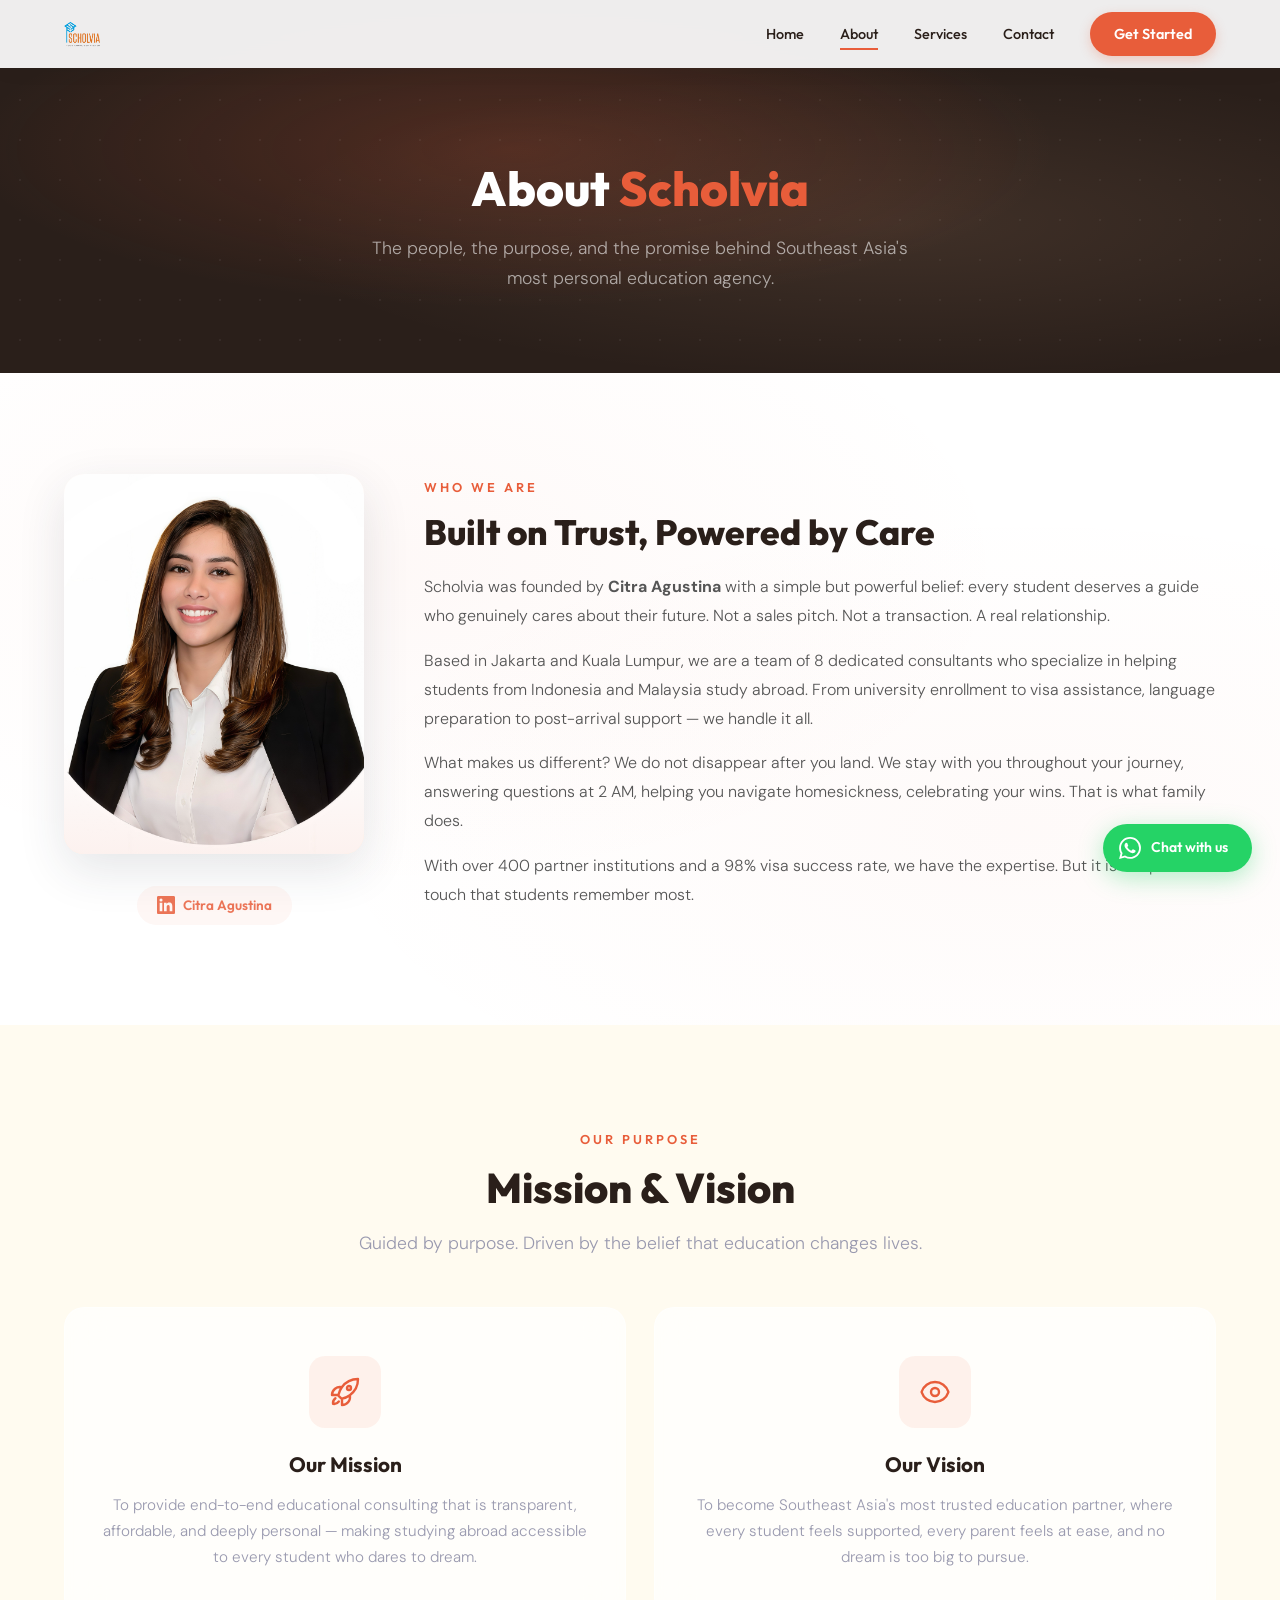
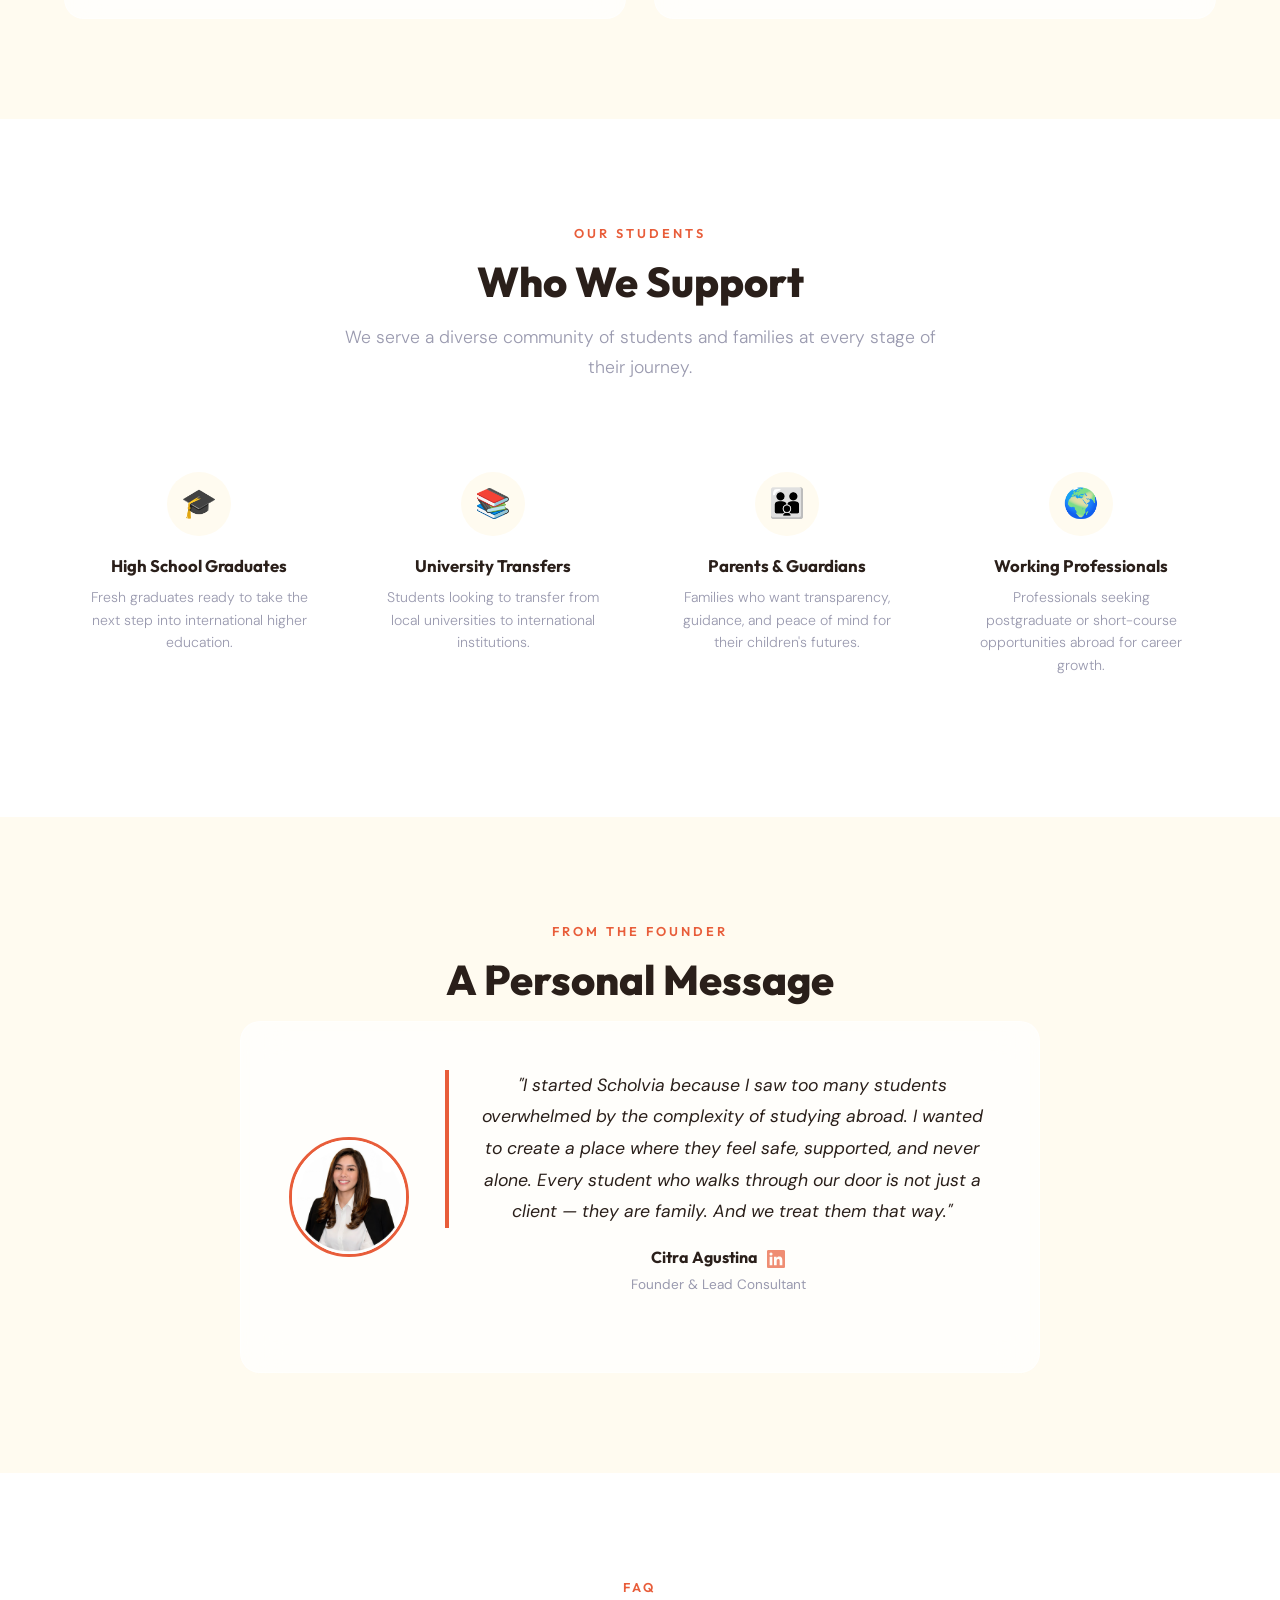
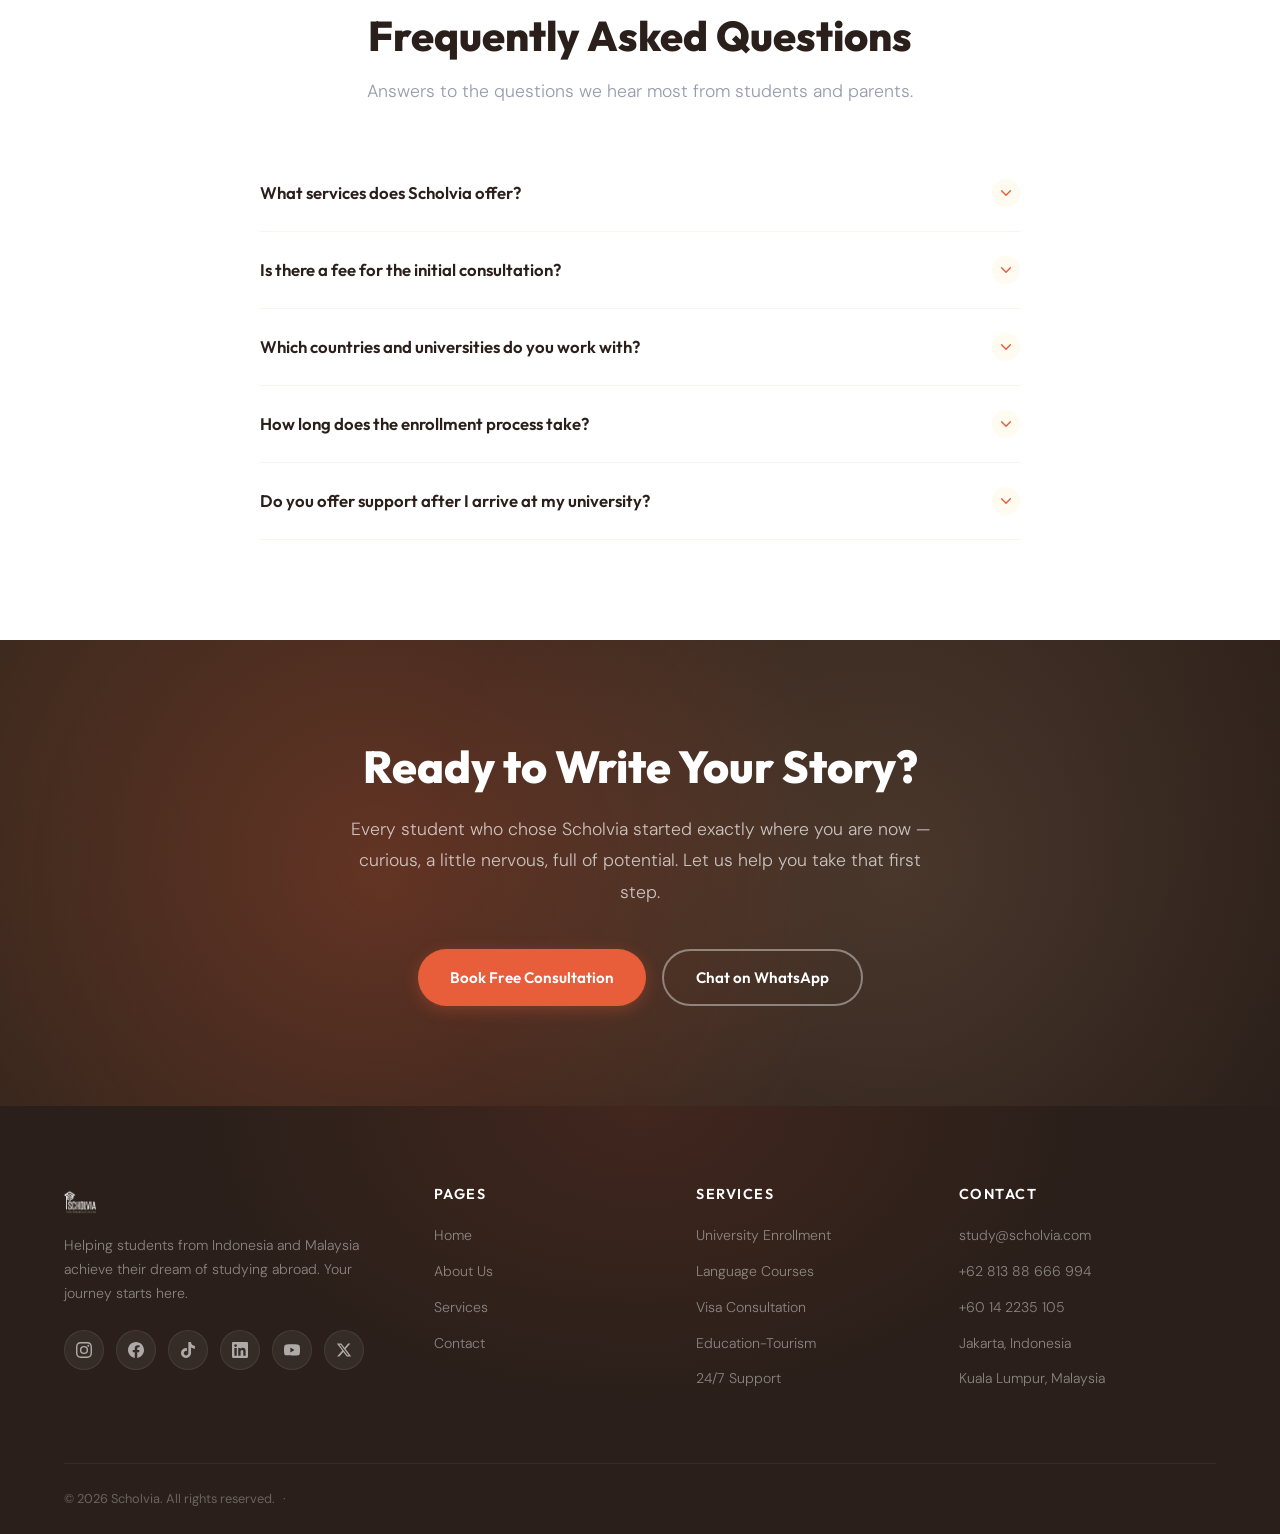
==== commit 59296c5a: "Remove testimonials, update trust bar & guide stat, drop designer credit - Remove entire fake testim" ====
--- a/preview-d/about.html
+++ b/preview-d/about.html
@@ -554,7 +554,6 @@
       </div>
       <div class="footer-bottom">
         <p>&copy; 2026 Scholvia. All rights reserved.</p>
-        <a href="https://wuesteon.github.io/" target="_blank" rel="noopener">Designed by Nils Weiser</a>
       </div>
     </div>
   </footer>
--- a/preview-d/assets/css/main.css
+++ b/preview-d/assets/css/main.css
@@ -917,6 +917,23 @@
 .metric-card {
   text-align: center;
   padding: 40px 24px;
+}
+
+.metric-icon {
+  width: 56px;
+  height: 56px;
+  margin: 0 auto;
+  background: rgba(232,93,58,0.15);
+  border-radius: 50%;
+  display: flex;
+  align-items: center;
+  justify-content: center;
+  color: var(--royal-blue);
+}
+
+.metric-icon svg {
+  width: 28px;
+  height: 28px;
 }
 
 .metric-value {
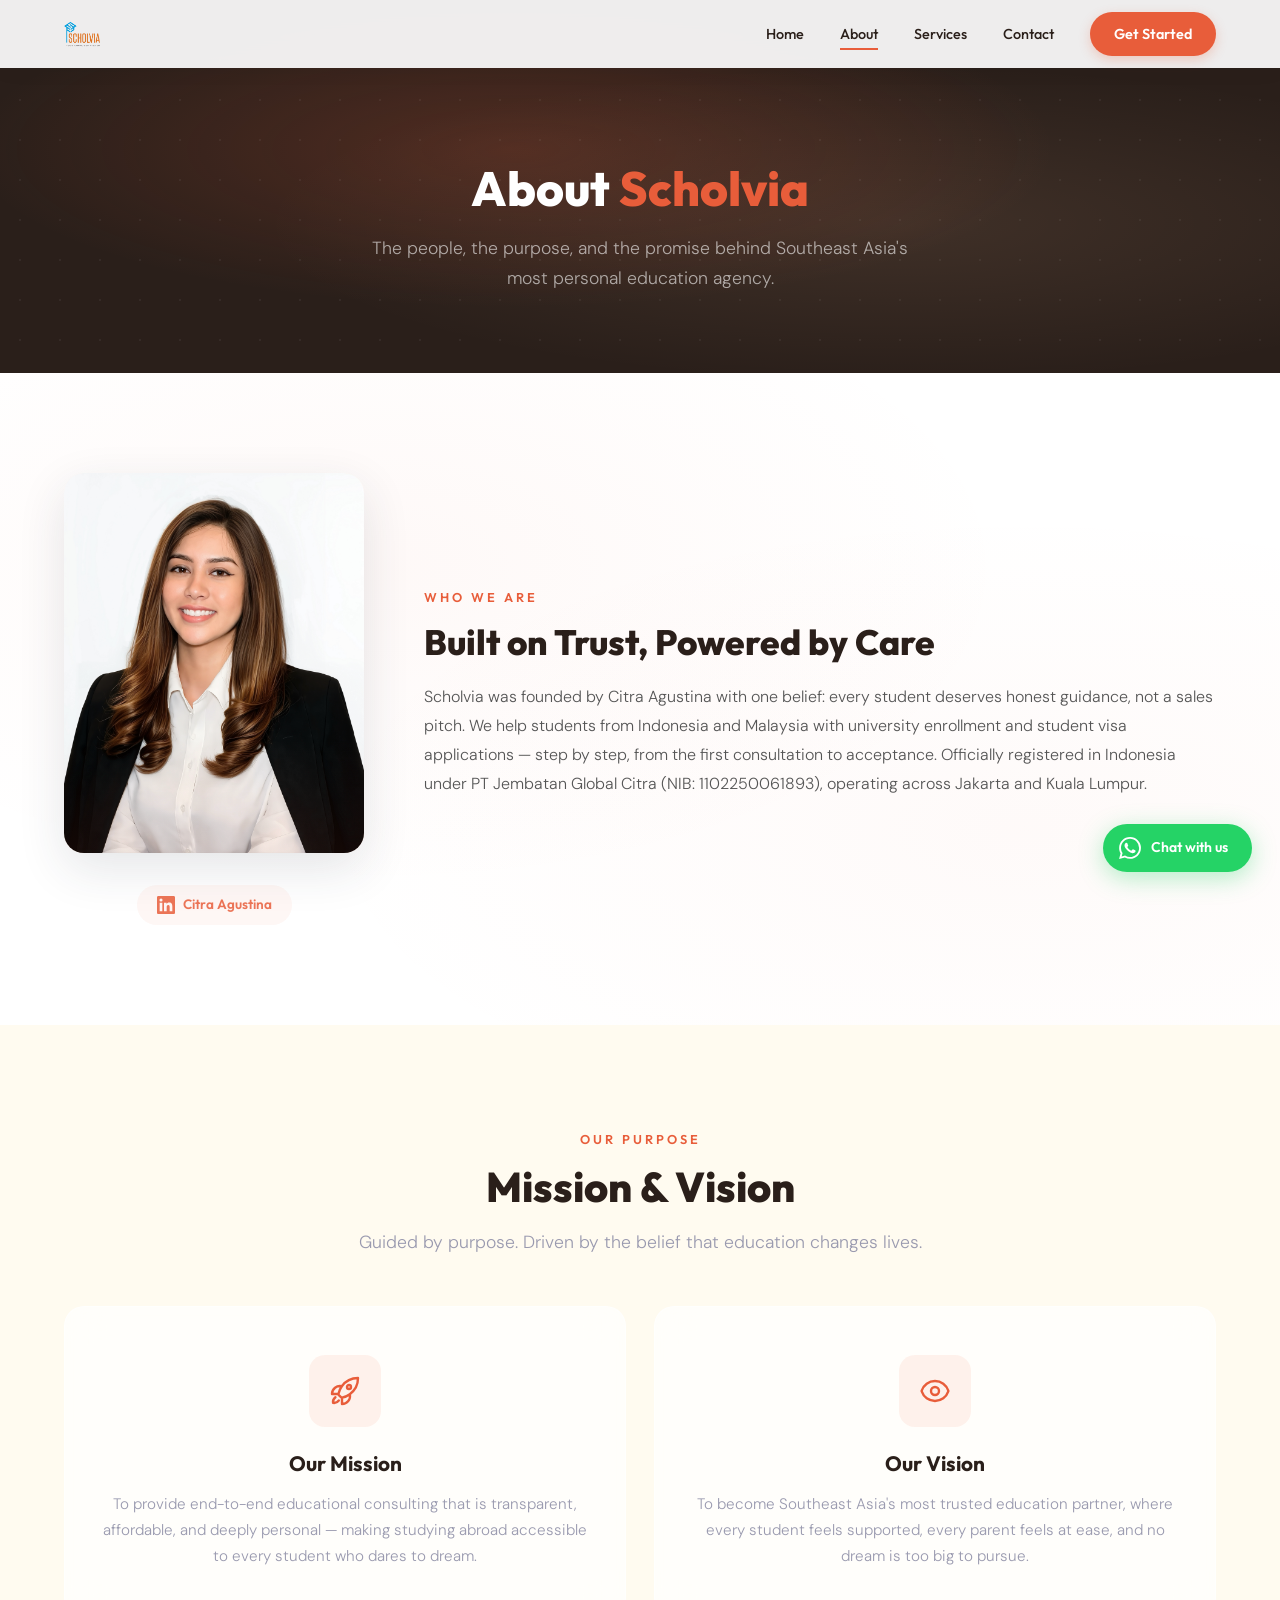
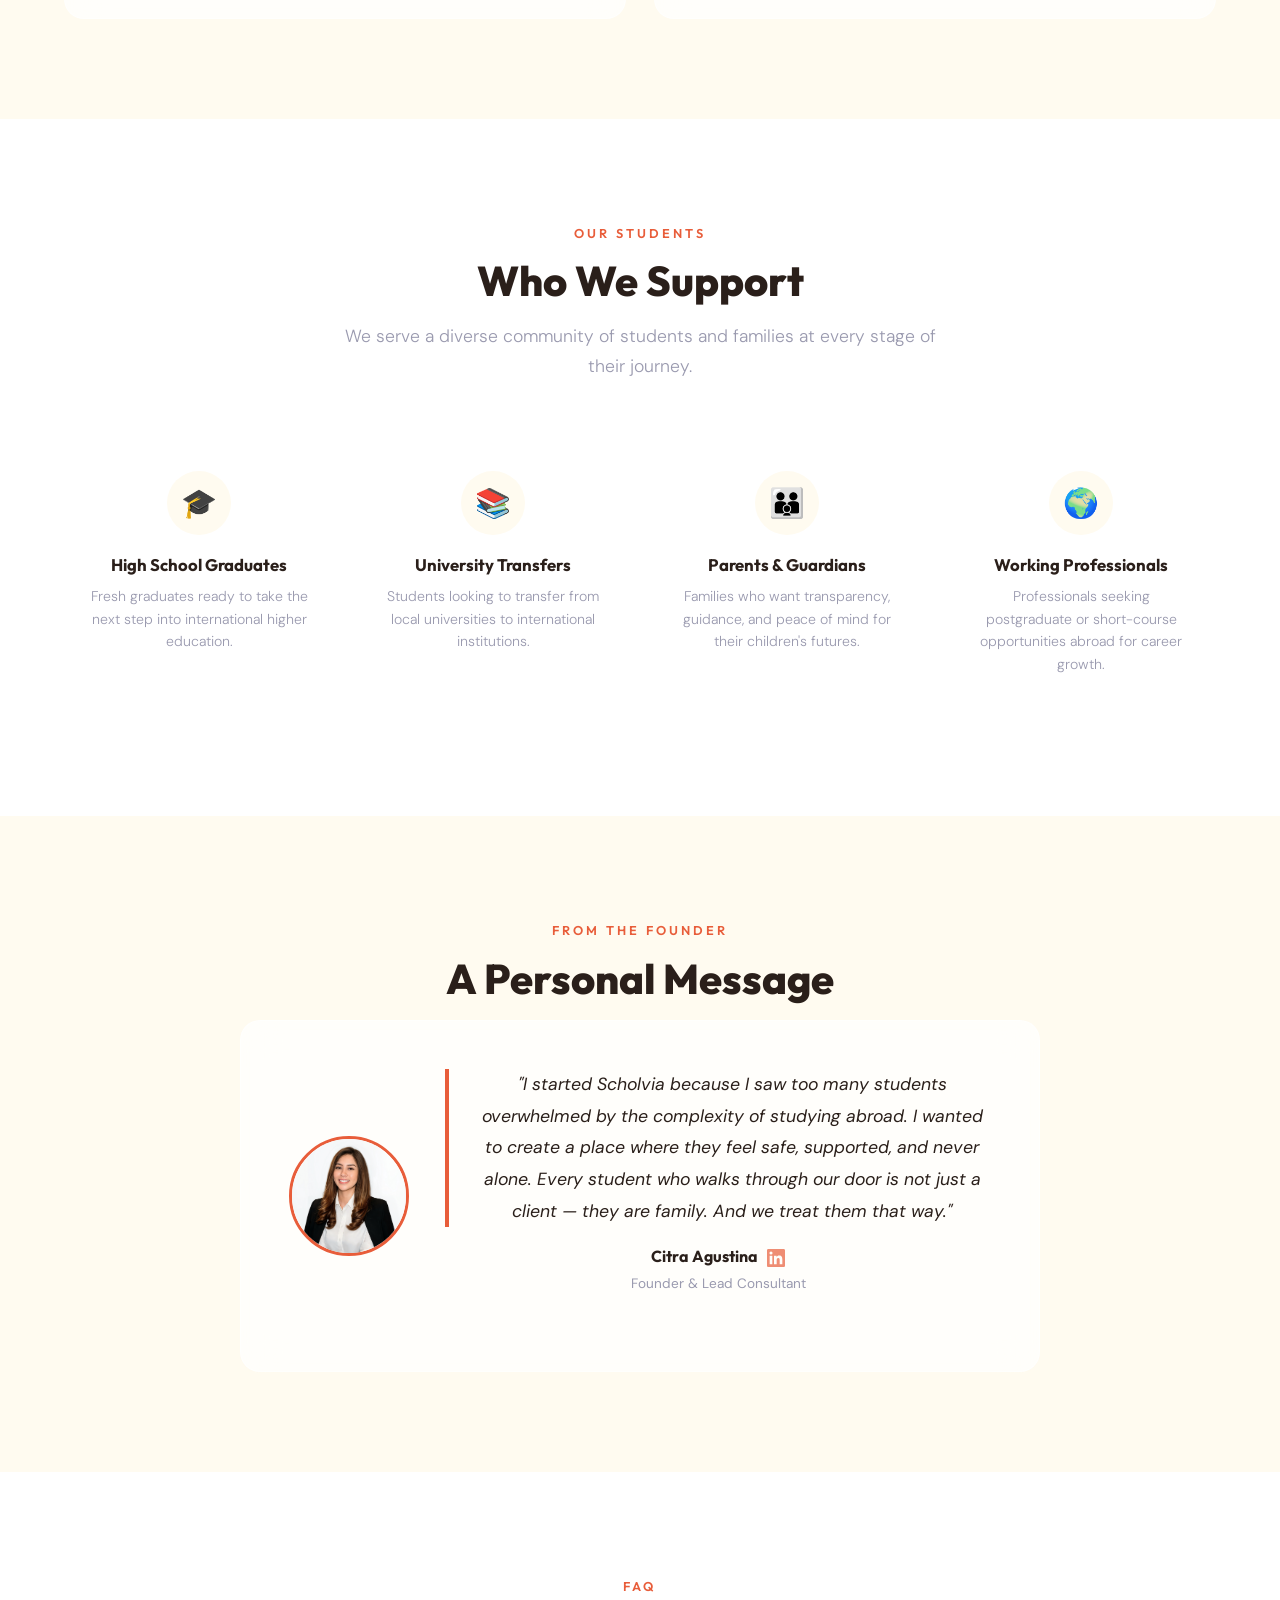
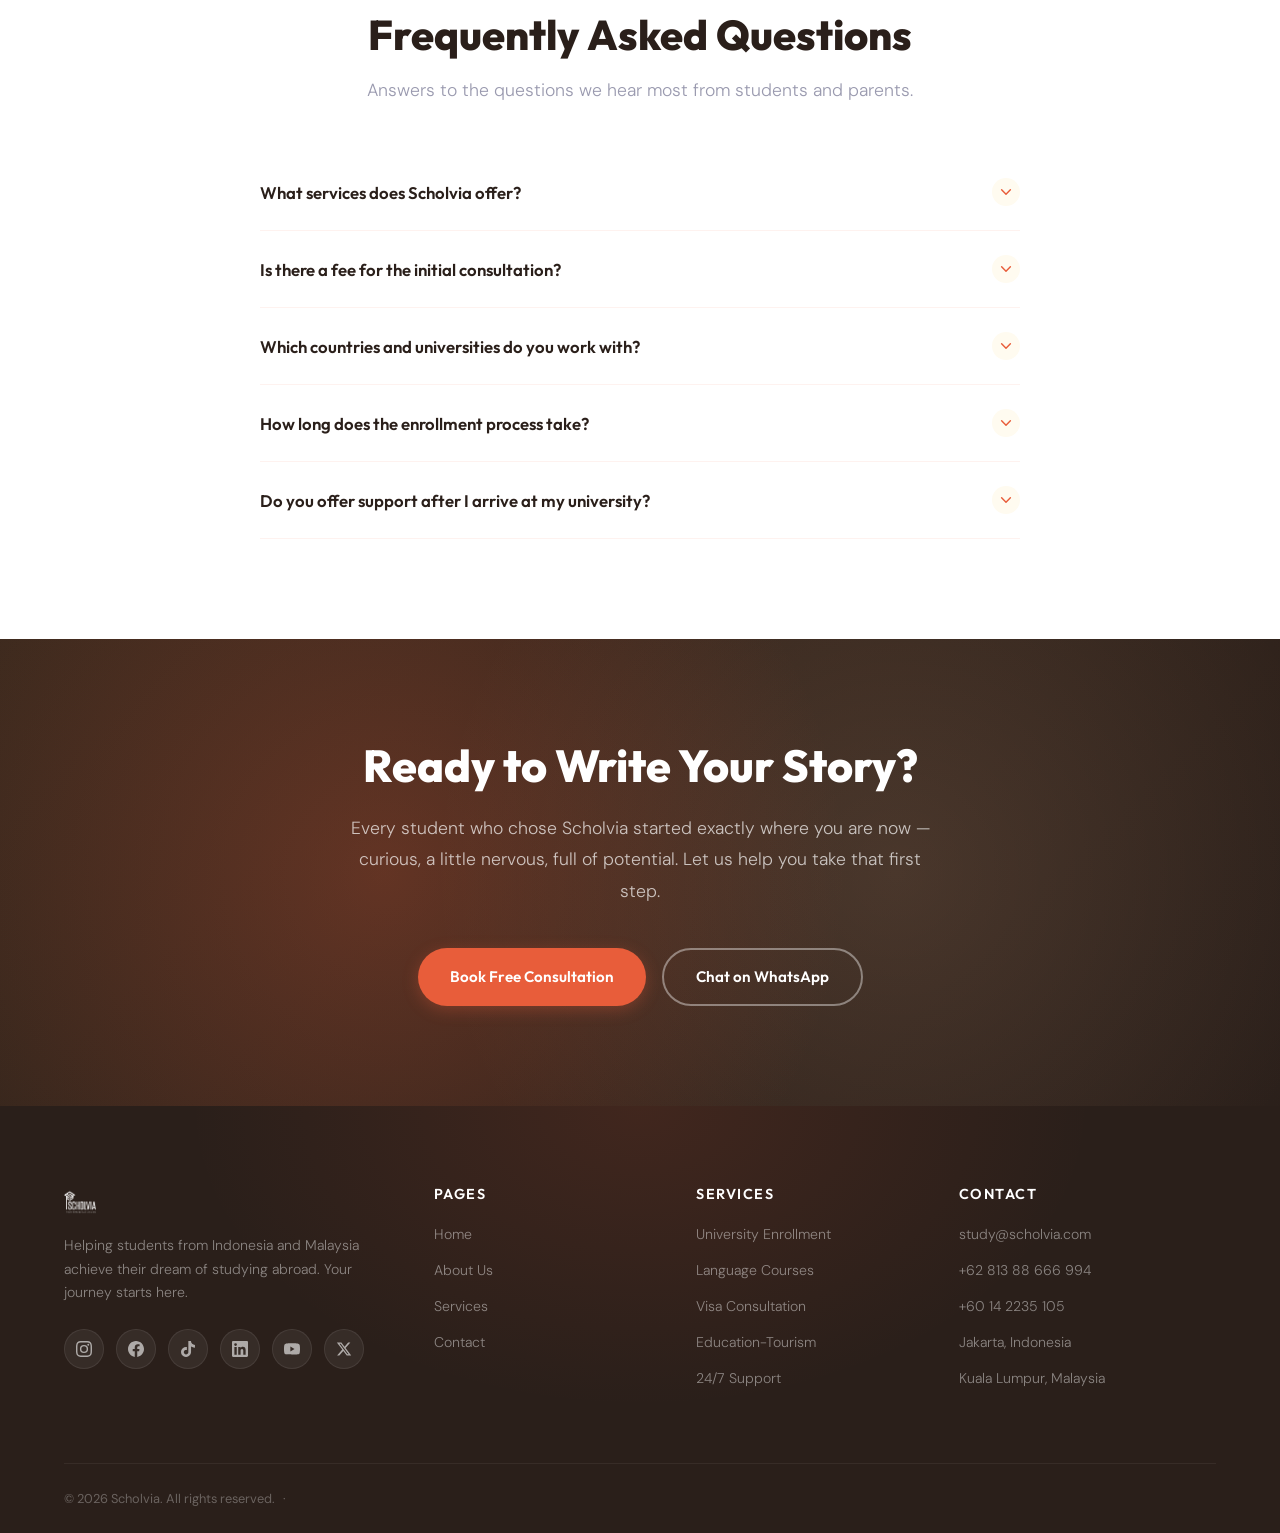
==== commit 01654284: "Update "Who We Are" paragraph with accurate company description Replace 4 generic paragraphs with a " ====
--- a/preview-d/about.html
+++ b/preview-d/about.html
@@ -333,7 +333,7 @@
       <div class="about-intro-grid">
         <div class="about-photo-col reveal-left">
           <div class="about-photo-wrapper">
-            <img src="assets/img/citra.png" alt="Citra Agustina — Founder of Scholvia" class="about-photo">
+            <img src="assets/img/NEW.JPG" alt="Citra Agustina — Founder of Scholvia" class="about-photo">
           </div>
           <a href="https://www.linkedin.com/in/citragustina/" target="_blank" rel="noopener" class="linkedin-link photo-linkedin">
             <svg viewBox="0 0 24 24" width="18" height="18"><path d="M20.447 20.452h-3.554v-5.569c0-1.328-.027-3.037-1.852-3.037-1.853 0-2.136 1.445-2.136 2.939v5.667H9.351V9h3.414v1.561h.046c.477-.9 1.637-1.85 3.37-1.85 3.601 0 4.267 2.37 4.267 5.455v6.286zM5.337 7.433a2.062 2.062 0 01-2.063-2.065 2.064 2.064 0 112.063 2.065zm1.782 13.019H3.555V9h3.564v11.452zM22.225 0H1.771C.792 0 0 .774 0 1.729v20.542C0 23.227.792 24 1.771 24h20.451C23.2 24 24 23.227 24 22.271V1.729C24 .774 23.2 0 22.222 0h.003z"/></svg>
@@ -343,10 +343,7 @@
         <div class="about-text reveal-right">
           <span class="section-label">Who We Are</span>
           <h2>Built on Trust, Powered by Care</h2>
-          <p>Scholvia was founded by <strong>Citra Agustina</strong> with a simple but powerful belief: every student deserves a guide who genuinely cares about their future. Not a sales pitch. Not a transaction. A real relationship.</p>
-          <p>Based in Jakarta and Kuala Lumpur, we are a team of 8 dedicated consultants who specialize in helping students from Indonesia and Malaysia study abroad. From university enrollment to visa assistance, language preparation to post-arrival support — we handle it all.</p>
-          <p>What makes us different? We do not disappear after you land. We stay with you throughout your journey, answering questions at 2 AM, helping you navigate homesickness, celebrating your wins. That is what family does.</p>
-          <p>With over 400 partner institutions and a 98% visa success rate, we have the expertise. But it is the personal touch that students remember most.</p>
+          <p>Scholvia was founded by Citra Agustina with one belief: every student deserves honest guidance, not a sales pitch. We help students from Indonesia and Malaysia with university enrollment and student visa applications — step by step, from the first consultation to acceptance. Officially registered in Indonesia under PT Jembatan Global Citra (NIB: 1102250061893), operating across Jakarta and Kuala Lumpur.</p>
         </div>
       </div>
     </div>
@@ -420,7 +417,7 @@
         <h2 class="section-title">A Personal Message</h2>
       </div>
       <div class="glass-card founder-card reveal">
-        <img src="assets/img/citra.png" alt="Citra Agustina">
+        <img src="assets/img/NEW.JPG" alt="Citra Agustina">
         <div>
           <blockquote>"I started Scholvia because I saw too many students overwhelmed by the complexity of studying abroad. I wanted to create a place where they feel safe, supported, and never alone. Every student who walks through our door is not just a client — they are family. And we treat them that way."</blockquote>
           <p class="guide-name">Citra Agustina <a href="https://www.linkedin.com/in/citragustina/" target="_blank" rel="noopener" class="linkedin-link" aria-label="Citra Agustina on LinkedIn"><svg viewBox="0 0 24 24" width="18" height="18" style="vertical-align: middle; margin-left: 6px; fill: #E85D3A;"><path d="M20.447 20.452h-3.554v-5.569c0-1.328-.027-3.037-1.852-3.037-1.853 0-2.136 1.445-2.136 2.939v5.667H9.351V9h3.414v1.561h.046c.477-.9 1.637-1.85 3.37-1.85 3.601 0 4.267 2.37 4.267 5.455v6.286zM5.337 7.433a2.062 2.062 0 01-2.063-2.065 2.064 2.064 0 112.063 2.065zm1.782 13.019H3.555V9h3.564v11.452zM22.225 0H1.771C.792 0 0 .774 0 1.729v20.542C0 23.227.792 24 1.771 24h20.451C23.2 24 24 23.227 24 22.271V1.729C24 .774 23.2 0 22.222 0h.003z"/></svg></a></p>
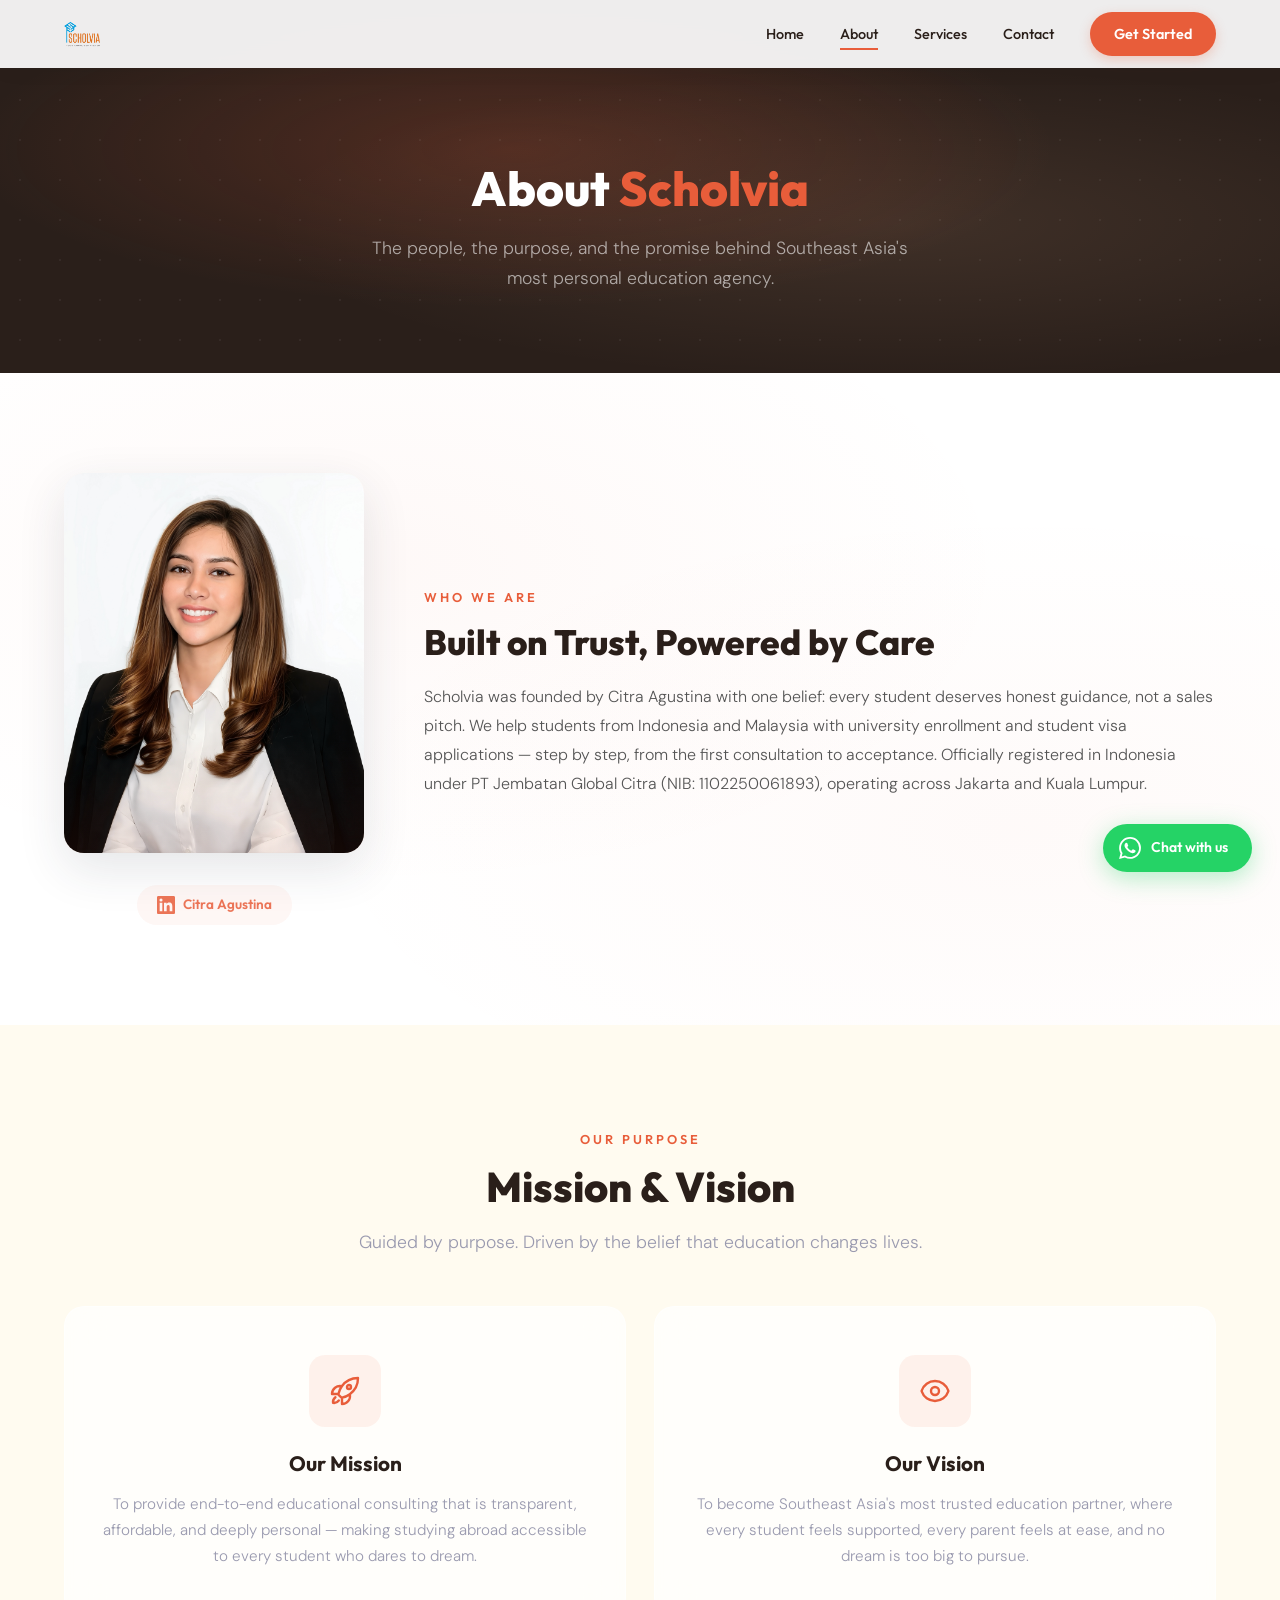
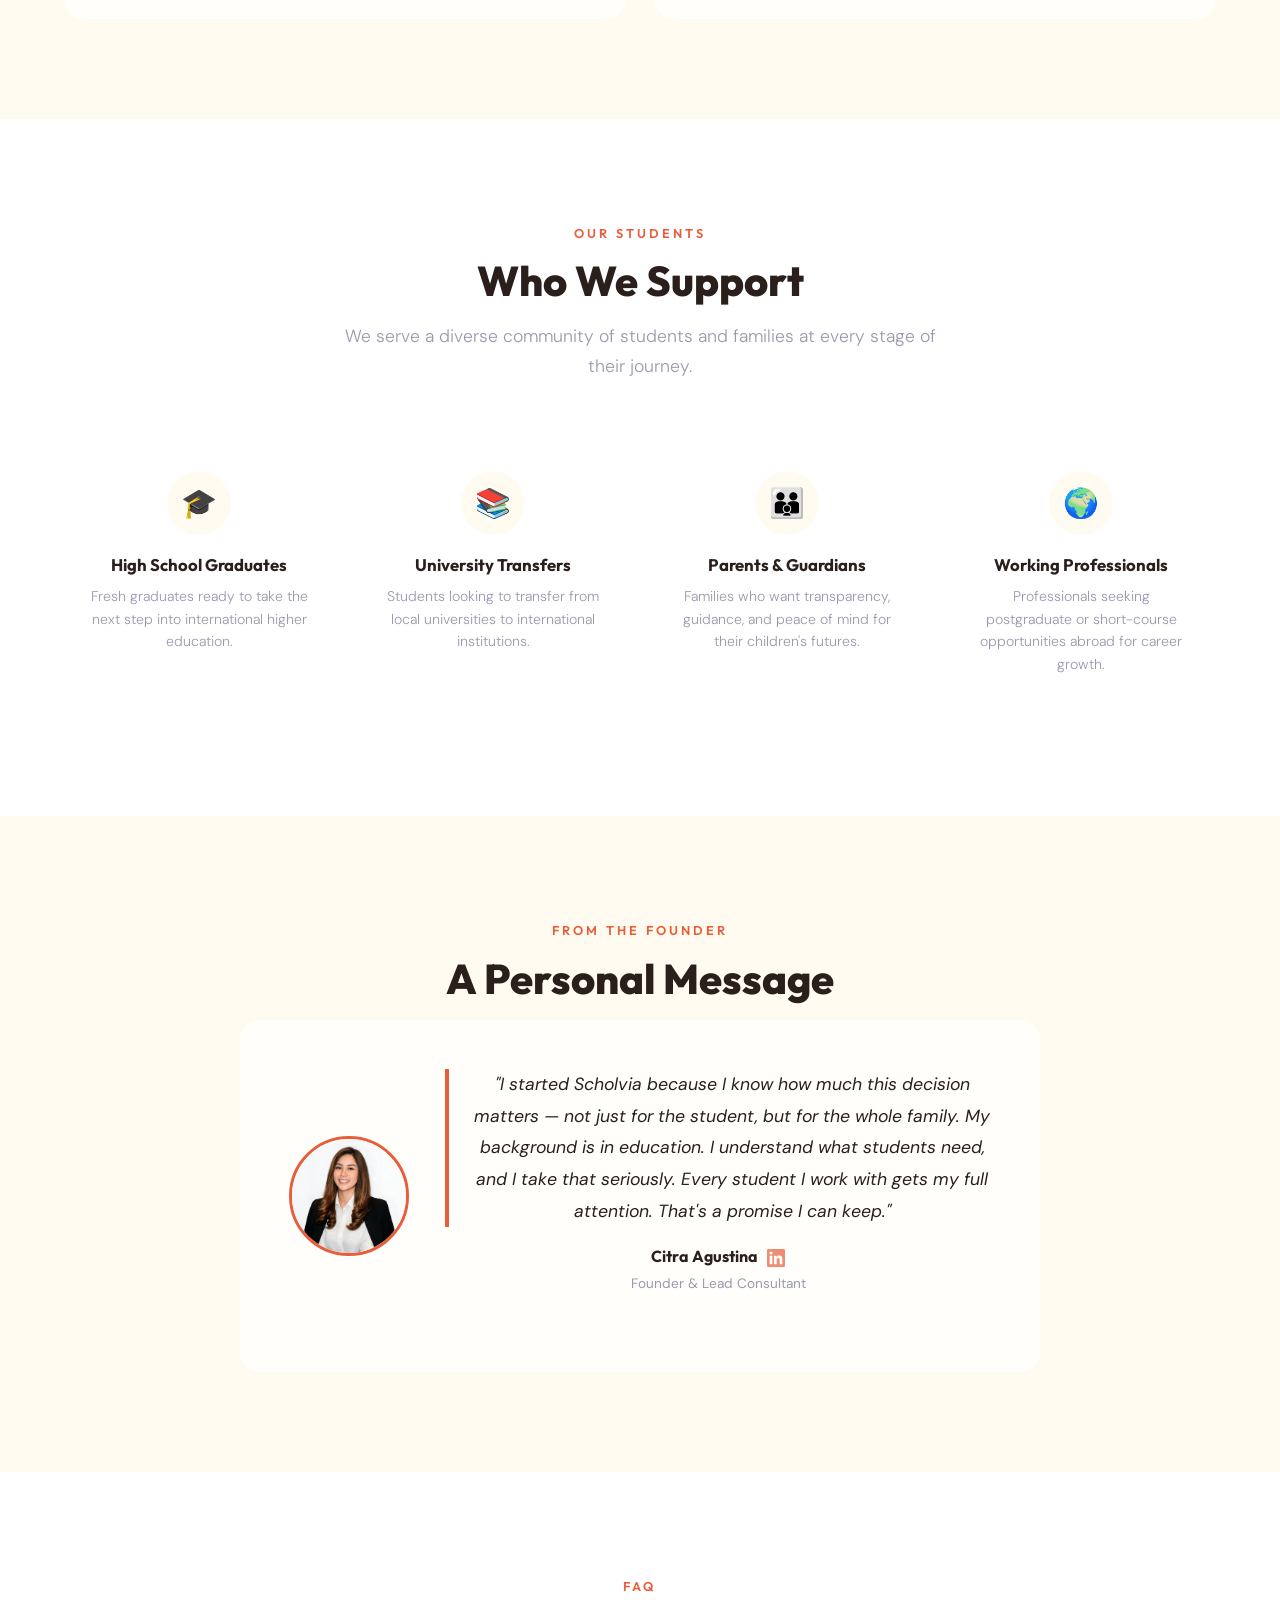
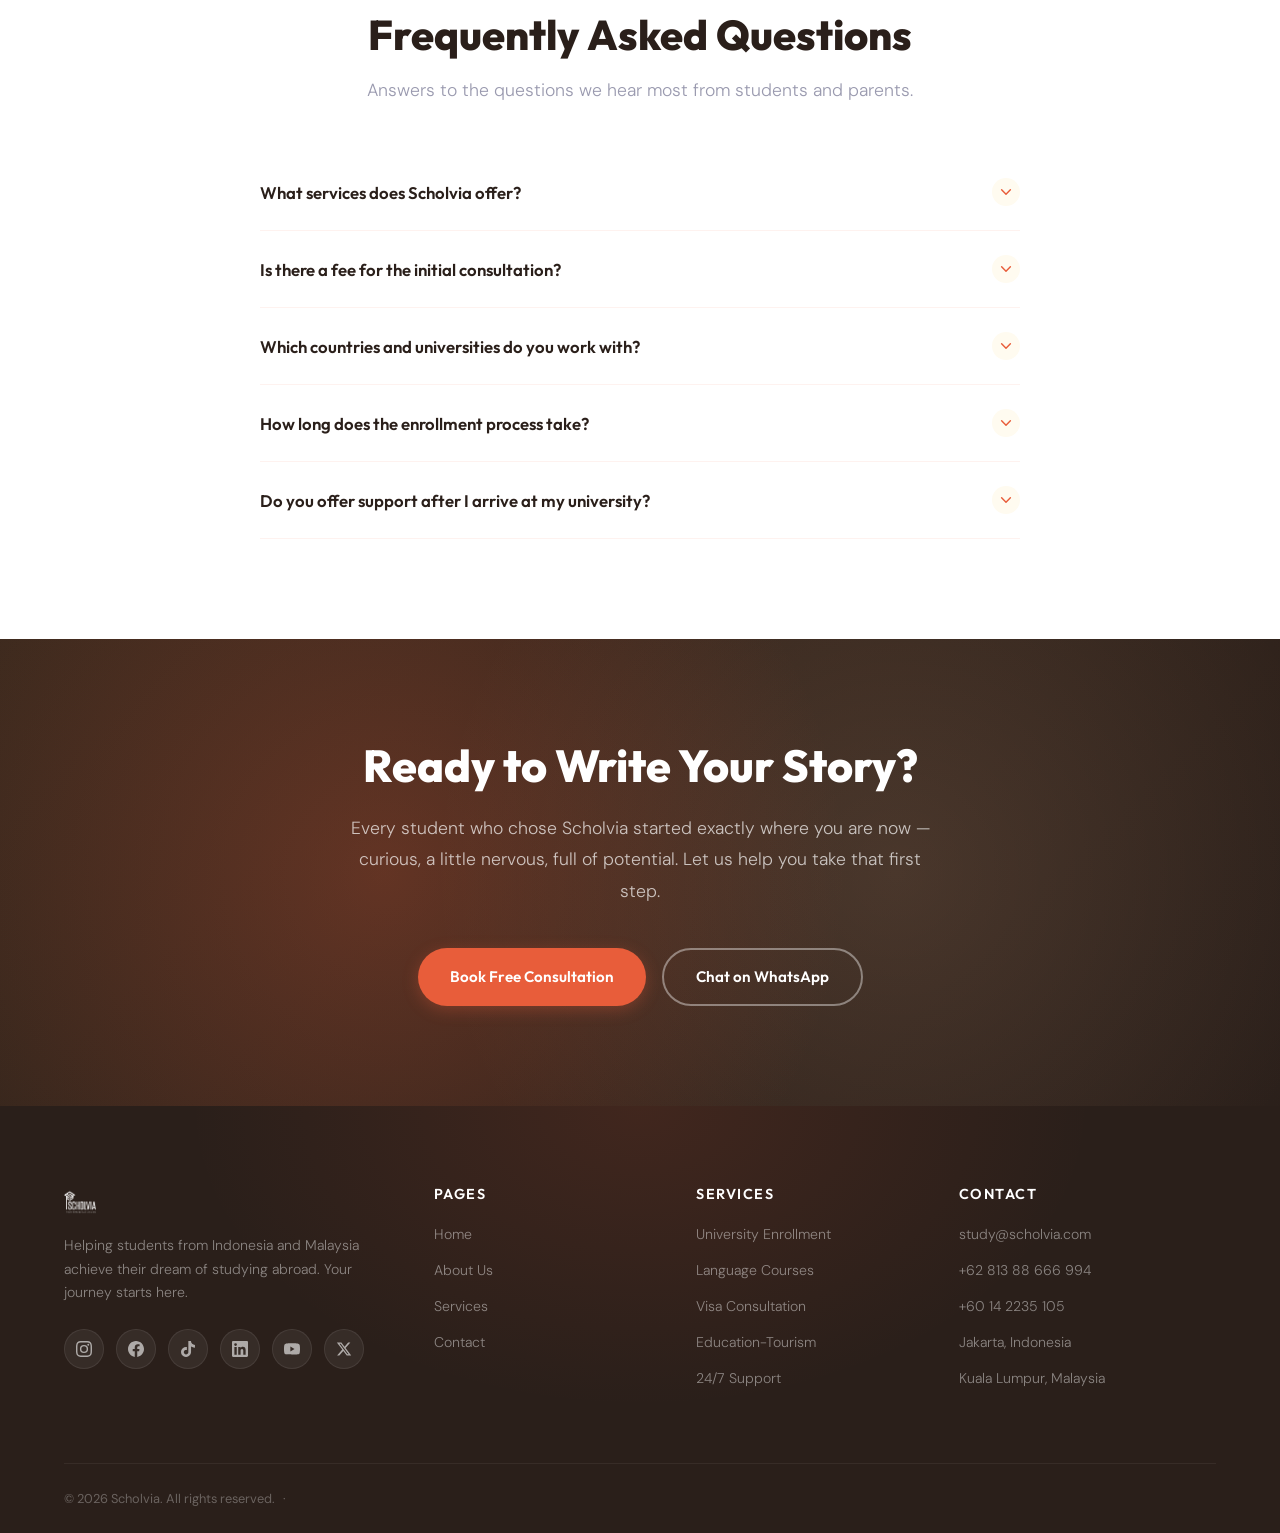
==== commit 68bf96ad: "Update founder quote with authentic personal message Replace generic quote with Citra's direct, pers" ====
--- a/preview-d/about.html
+++ b/preview-d/about.html
@@ -419,7 +419,7 @@
       <div class="glass-card founder-card reveal">
         <img src="assets/img/NEW.JPG" alt="Citra Agustina">
         <div>
-          <blockquote>"I started Scholvia because I saw too many students overwhelmed by the complexity of studying abroad. I wanted to create a place where they feel safe, supported, and never alone. Every student who walks through our door is not just a client — they are family. And we treat them that way."</blockquote>
+          <blockquote>"I started Scholvia because I know how much this decision matters — not just for the student, but for the whole family. My background is in education. I understand what students need, and I take that seriously. Every student I work with gets my full attention. That's a promise I can keep."</blockquote>
           <p class="guide-name">Citra Agustina <a href="https://www.linkedin.com/in/citragustina/" target="_blank" rel="noopener" class="linkedin-link" aria-label="Citra Agustina on LinkedIn"><svg viewBox="0 0 24 24" width="18" height="18" style="vertical-align: middle; margin-left: 6px; fill: #E85D3A;"><path d="M20.447 20.452h-3.554v-5.569c0-1.328-.027-3.037-1.852-3.037-1.853 0-2.136 1.445-2.136 2.939v5.667H9.351V9h3.414v1.561h.046c.477-.9 1.637-1.85 3.37-1.85 3.601 0 4.267 2.37 4.267 5.455v6.286zM5.337 7.433a2.062 2.062 0 01-2.063-2.065 2.064 2.064 0 112.063 2.065zm1.782 13.019H3.555V9h3.564v11.452zM22.225 0H1.771C.792 0 0 .774 0 1.729v20.542C0 23.227.792 24 1.771 24h20.451C23.2 24 24 23.227 24 22.271V1.729C24 .774 23.2 0 22.222 0h.003z"/></svg></a></p>
           <p class="guide-role">Founder &amp; Lead Consultant</p>
         </div>
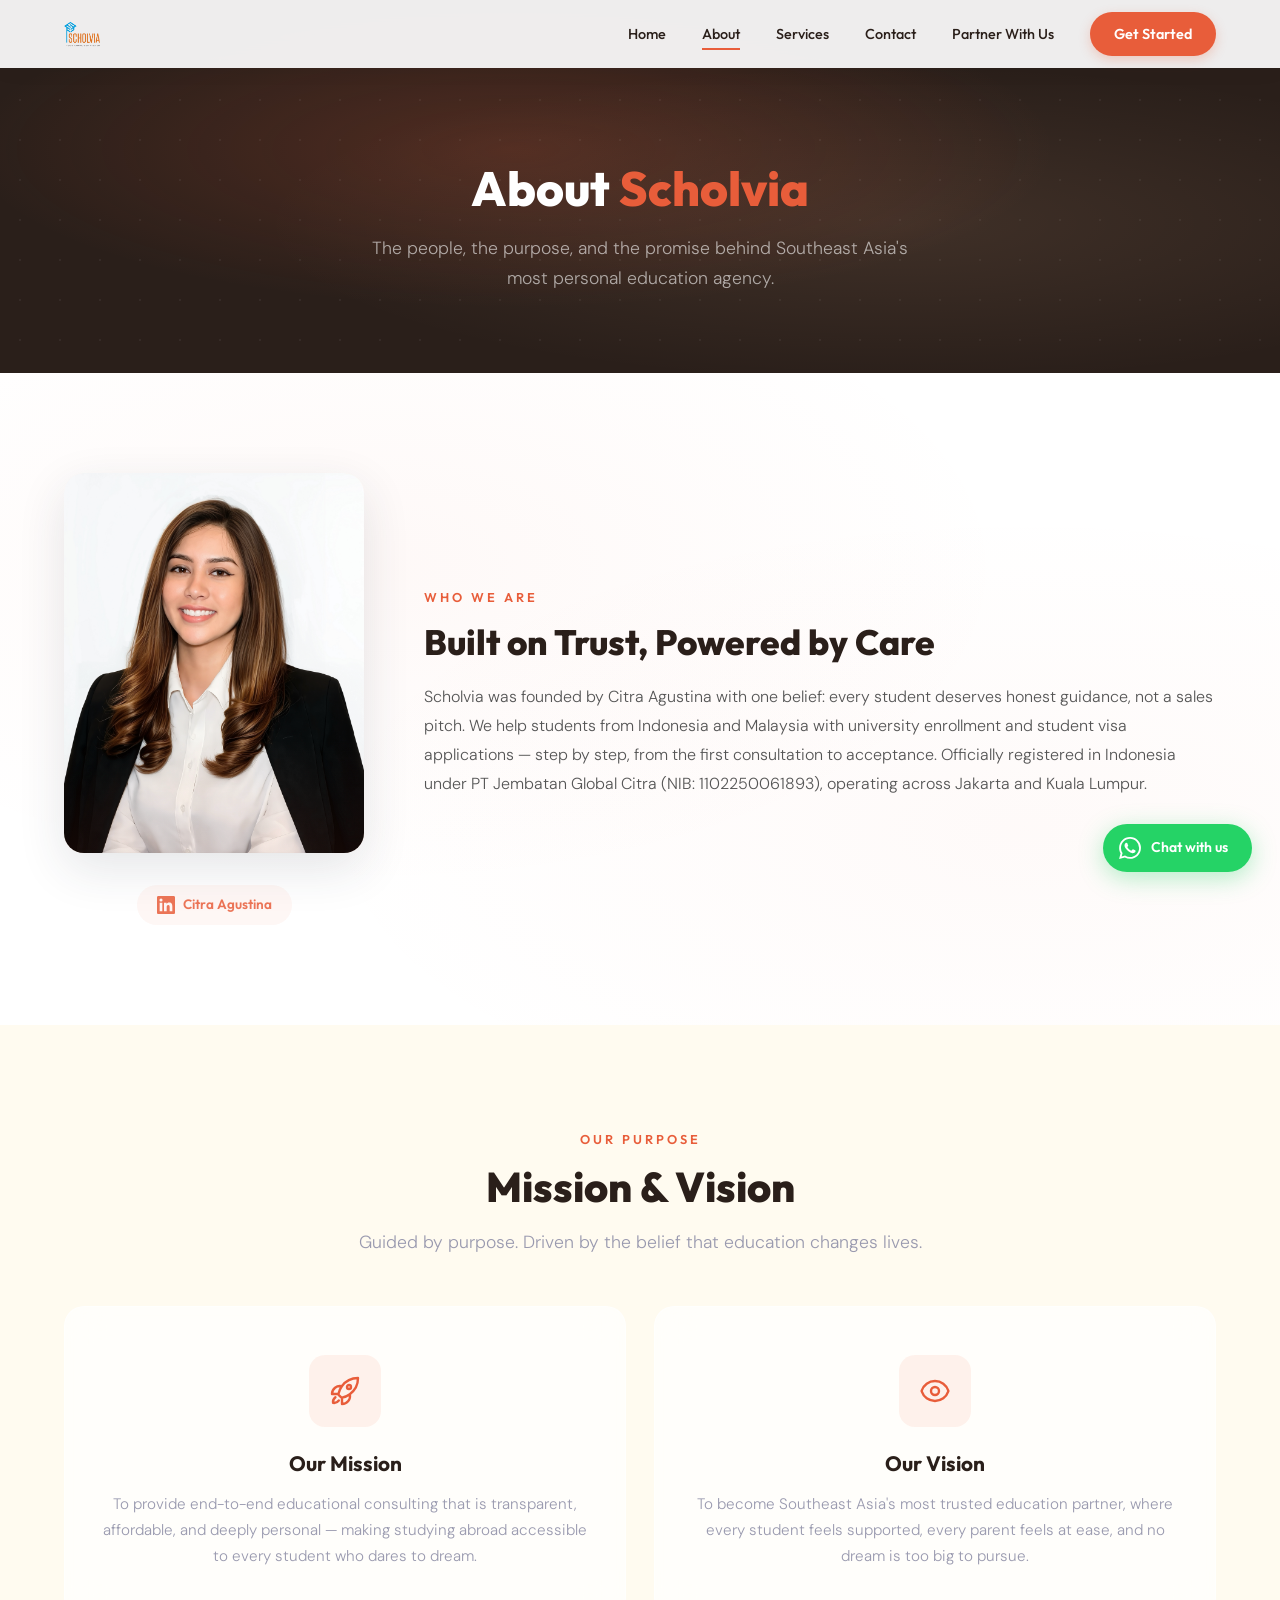
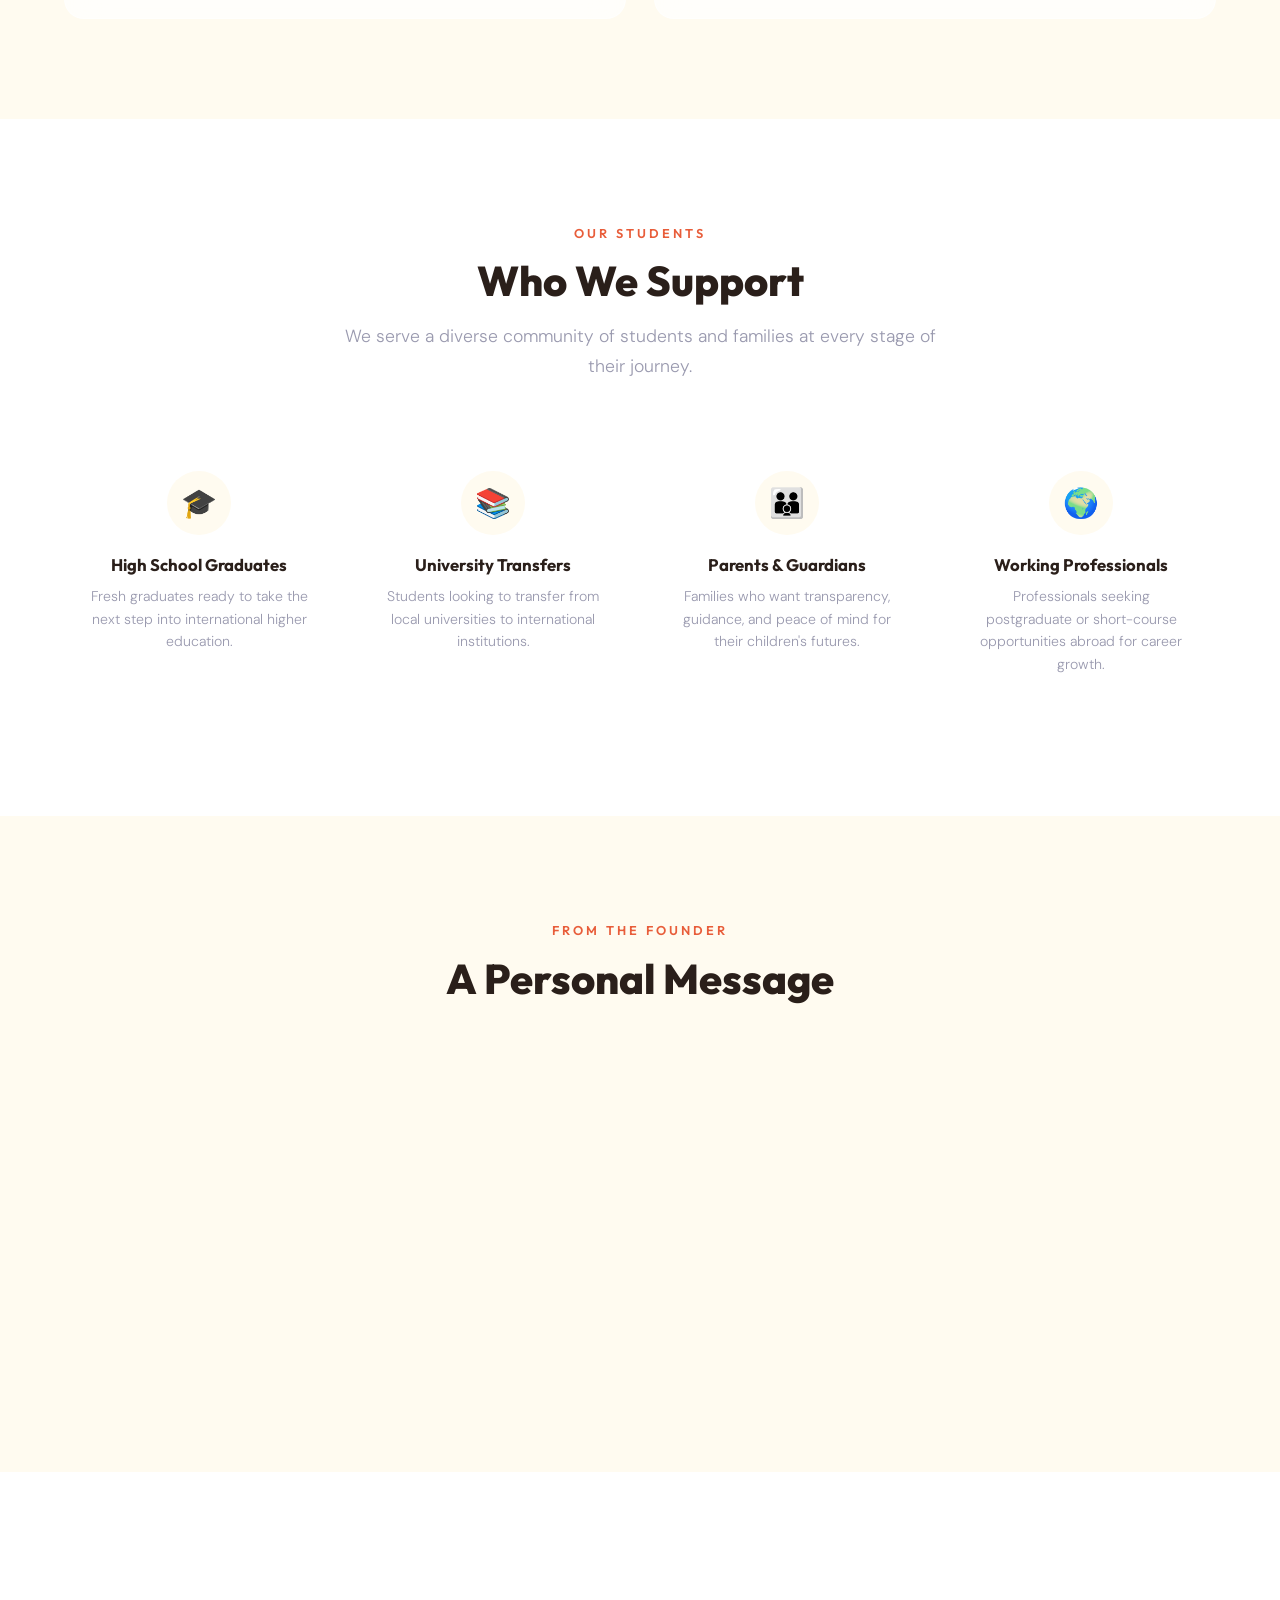
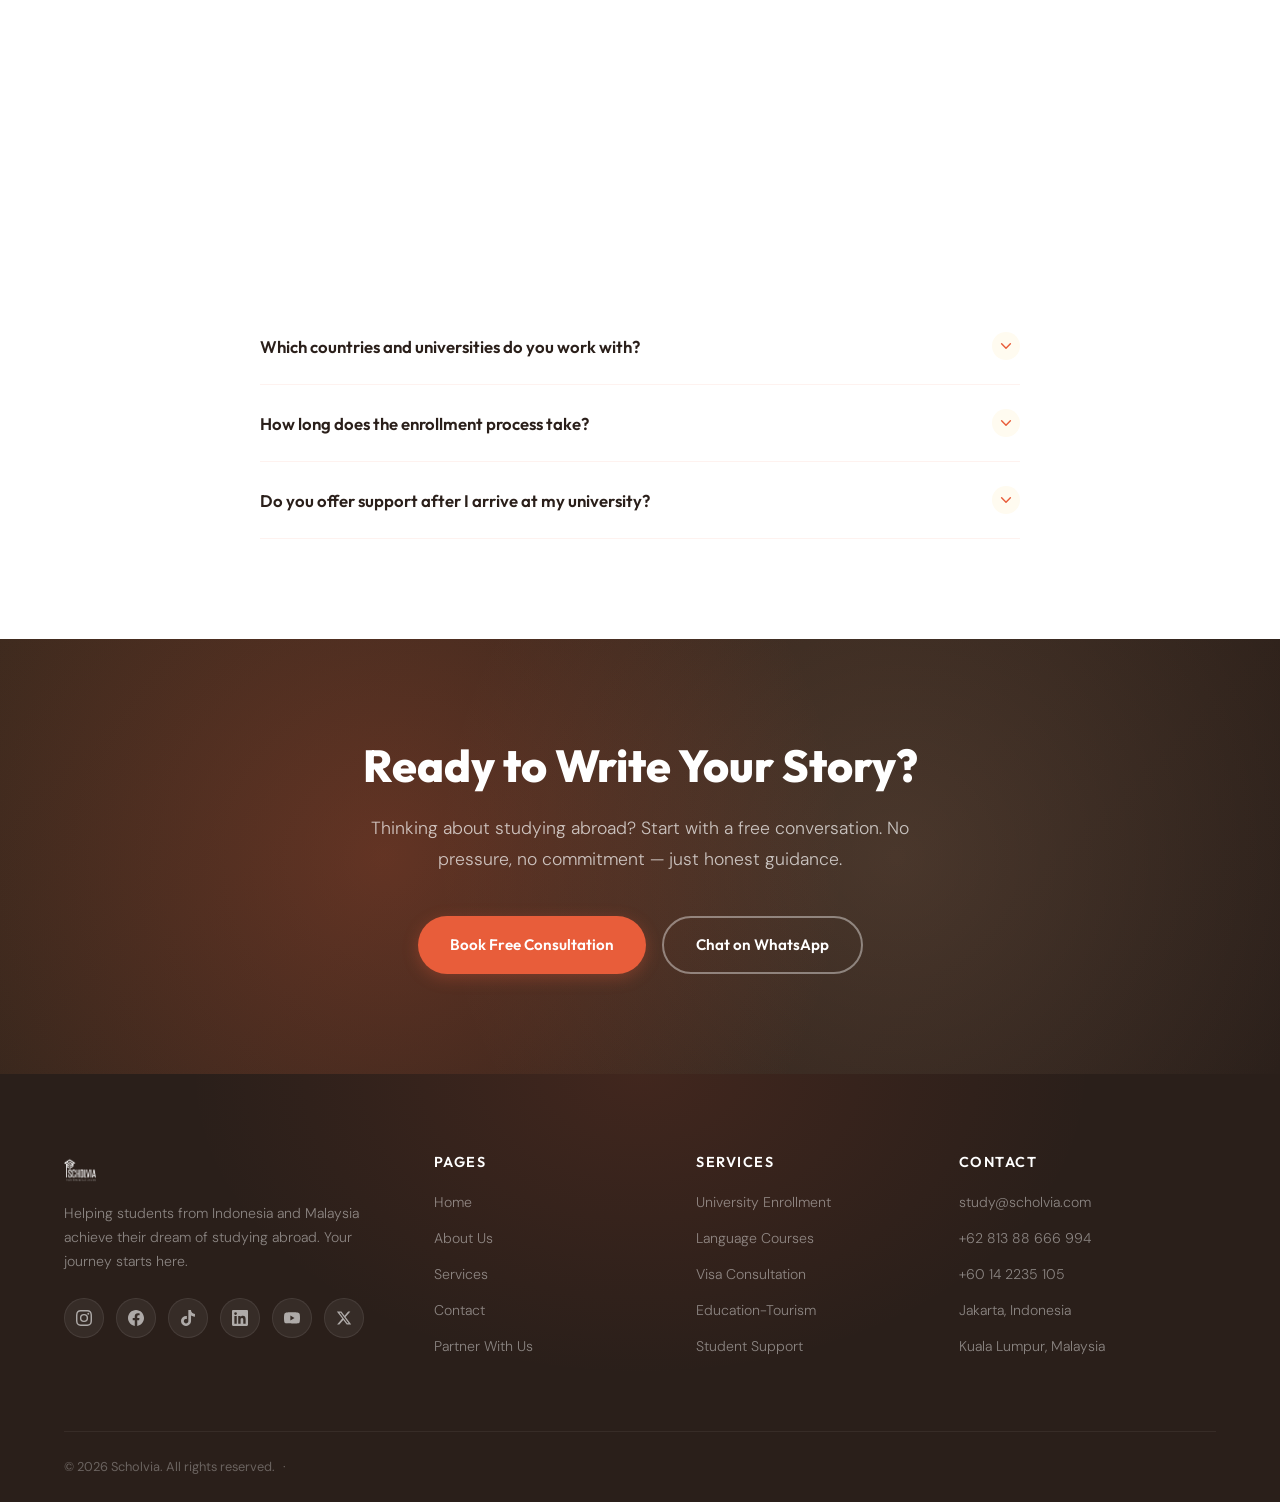
==== commit 483714a7: "Add Partner With Us to navbar/footer, update CTA text, rename Student Support - Navbar: add "Partner" ====
--- a/preview-d/about.html
+++ b/preview-d/about.html
@@ -314,6 +314,7 @@
         <a href="about.html" class="active">About</a>
         <a href="services.html">Services</a>
         <a href="contact.html">Contact</a>
+        <a href="partner.html">Partner With Us</a>
         <a href="contact.html" class="nav-cta">Get Started</a>
       </div>
     </div>
@@ -442,7 +443,7 @@
             <span class="faq-icon"><svg xmlns="http://www.w3.org/2000/svg" fill="none" viewBox="0 0 24 24" stroke-width="2.5" stroke="currentColor"><path stroke-linecap="round" stroke-linejoin="round" d="M19.5 8.25l-7.5 7.5-7.5-7.5"/></svg></span>
           </button>
           <div class="faq-answer">
-            <p>Scholvia offers comprehensive education consulting services including university enrollment assistance, language course and test preparation (IELTS, TOEFL, SAT), visa consultation and study abroad support, education-tourism programs, and 24/7 student support services. We guide you through every step from choosing the right university to settling in after arrival.</p>
+            <p>We help students with university enrollment and student visa applications. That means finding the right program, preparing documents, submitting applications, and guiding you through the visa process.</p>
           </div>
         </div>
         <div class="faq-item reveal">
@@ -451,7 +452,7 @@
             <span class="faq-icon"><svg xmlns="http://www.w3.org/2000/svg" fill="none" viewBox="0 0 24 24" stroke-width="2.5" stroke="currentColor"><path stroke-linecap="round" stroke-linejoin="round" d="M19.5 8.25l-7.5 7.5-7.5-7.5"/></svg></span>
           </button>
           <div class="faq-answer">
-            <p>No! Your initial consultation with Scholvia is completely free. We believe every student deserves the chance to explore their options without financial pressure. During this session, we will discuss your goals, assess your options, and create a personalized plan — all at no cost to you.</p>
+            <p>No. The first consultation is free. We talk about your goals, your budget, and what's realistic — no commitment needed.</p>
           </div>
         </div>
         <div class="faq-item reveal">
@@ -460,7 +461,7 @@
             <span class="faq-icon"><svg xmlns="http://www.w3.org/2000/svg" fill="none" viewBox="0 0 24 24" stroke-width="2.5" stroke="currentColor"><path stroke-linecap="round" stroke-linejoin="round" d="M19.5 8.25l-7.5 7.5-7.5-7.5"/></svg></span>
           </button>
           <div class="faq-answer">
-            <p>Scholvia partners with over 400 institutions across Malaysia, Australia, the UK, Canada, and other popular study destinations. We work with both public and private universities, colleges, and language schools to find the best fit for your academic goals, budget, and personal preferences.</p>
+            <p>We currently focus on universities in Malaysia. We're adding more partner institutions and will update this as we grow.</p>
           </div>
         </div>
         <div class="faq-item reveal">
@@ -469,7 +470,7 @@
             <span class="faq-icon"><svg xmlns="http://www.w3.org/2000/svg" fill="none" viewBox="0 0 24 24" stroke-width="2.5" stroke="currentColor"><path stroke-linecap="round" stroke-linejoin="round" d="M19.5 8.25l-7.5 7.5-7.5-7.5"/></svg></span>
           </button>
           <div class="faq-answer">
-            <p>The typical enrollment process takes 3 to 4 weeks from start to finish, depending on the university and program. This includes document preparation, application submission, and offer letter processing. Visa processing time varies by country but we keep you informed every step of the way.</p>
+            <p>It depends on the university and intake dates. Generally 4–8 weeks once all documents are ready. We'll give you a clear timeline from the start.</p>
           </div>
         </div>
         <div class="faq-item reveal">
@@ -478,7 +479,7 @@
             <span class="faq-icon"><svg xmlns="http://www.w3.org/2000/svg" fill="none" viewBox="0 0 24 24" stroke-width="2.5" stroke="currentColor"><path stroke-linecap="round" stroke-linejoin="round" d="M19.5 8.25l-7.5 7.5-7.5-7.5"/></svg></span>
           </button>
           <div class="faq-answer">
-            <p>Absolutely! Post-arrival support is free for all Scholvia students. We help with airport pickup coordination, housing arrangements, orientation guidance, and ongoing academic and personal support. Our 24/7 helpline means you can reach us any time — even at 2 AM when you are feeling homesick.</p>
+            <p>We stay in touch after your arrival. If you have questions during your first weeks, we're reachable.</p>
           </div>
         </div>
       </div>
@@ -489,7 +490,7 @@
   <section class="cta-section">
     <div class="container reveal">
       <h2>Ready to Write Your Story?</h2>
-      <p>Every student who chose Scholvia started exactly where you are now — curious, a little nervous, full of potential. Let us help you take that first step.</p>
+      <p>Thinking about studying abroad? Start with a free conversation. No pressure, no commitment — just honest guidance.</p>
       <div class="cta-buttons">
         <a href="contact.html" class="btn btn-primary">Book Free Consultation</a>
         <a href="https://wa.me/6281388666994" target="_blank" rel="noopener" class="btn btn-outline">Chat on WhatsApp</a>
@@ -531,6 +532,7 @@
           <a href="about.html">About Us</a>
           <a href="services.html">Services</a>
           <a href="contact.html">Contact</a>
+          <a href="partner.html">Partner With Us</a>
         </div>
         <div class="footer-col">
           <h4>Services</h4>
@@ -538,7 +540,7 @@
           <a href="services.html">Language Courses</a>
           <a href="services.html">Visa Consultation</a>
           <a href="services.html">Education-Tourism</a>
-          <a href="services.html">24/7 Support</a>
+          <a href="services.html">Student Support</a>
         </div>
         <div class="footer-col">
           <h4>Contact</h4>
